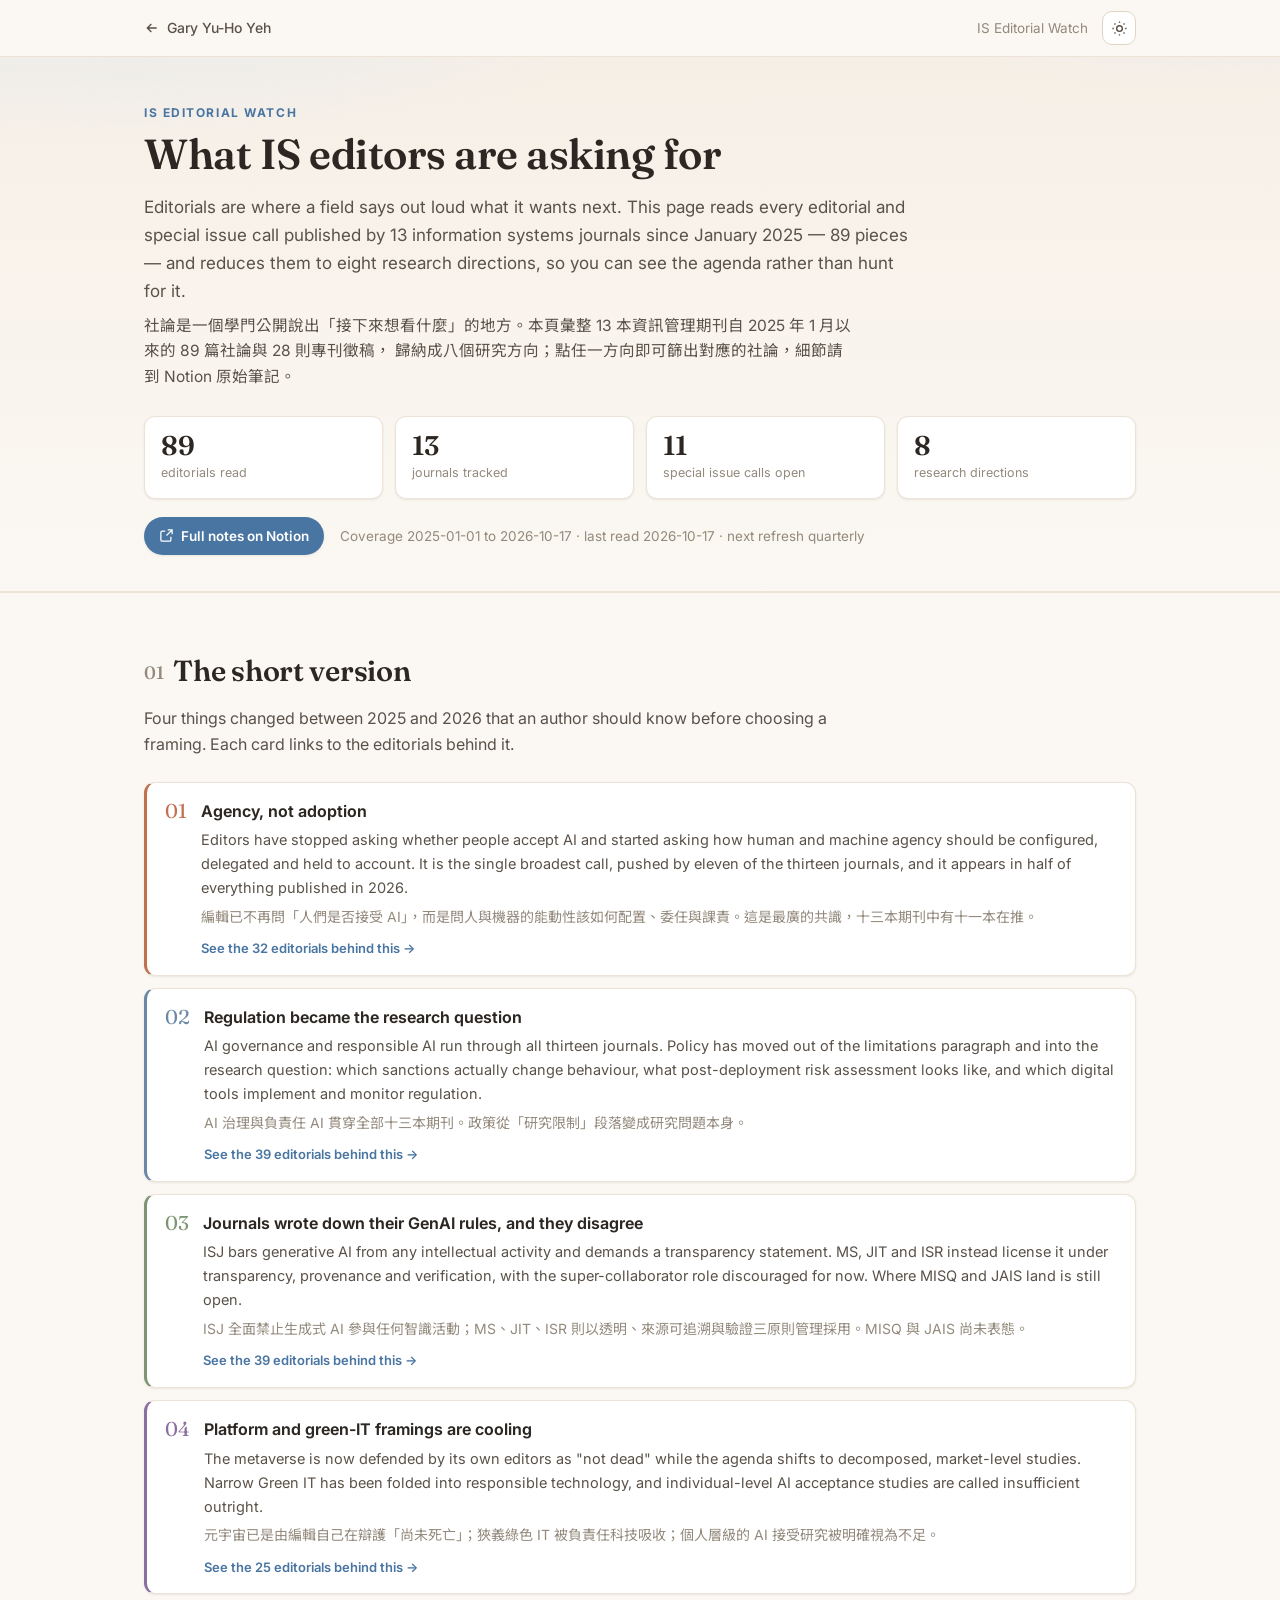
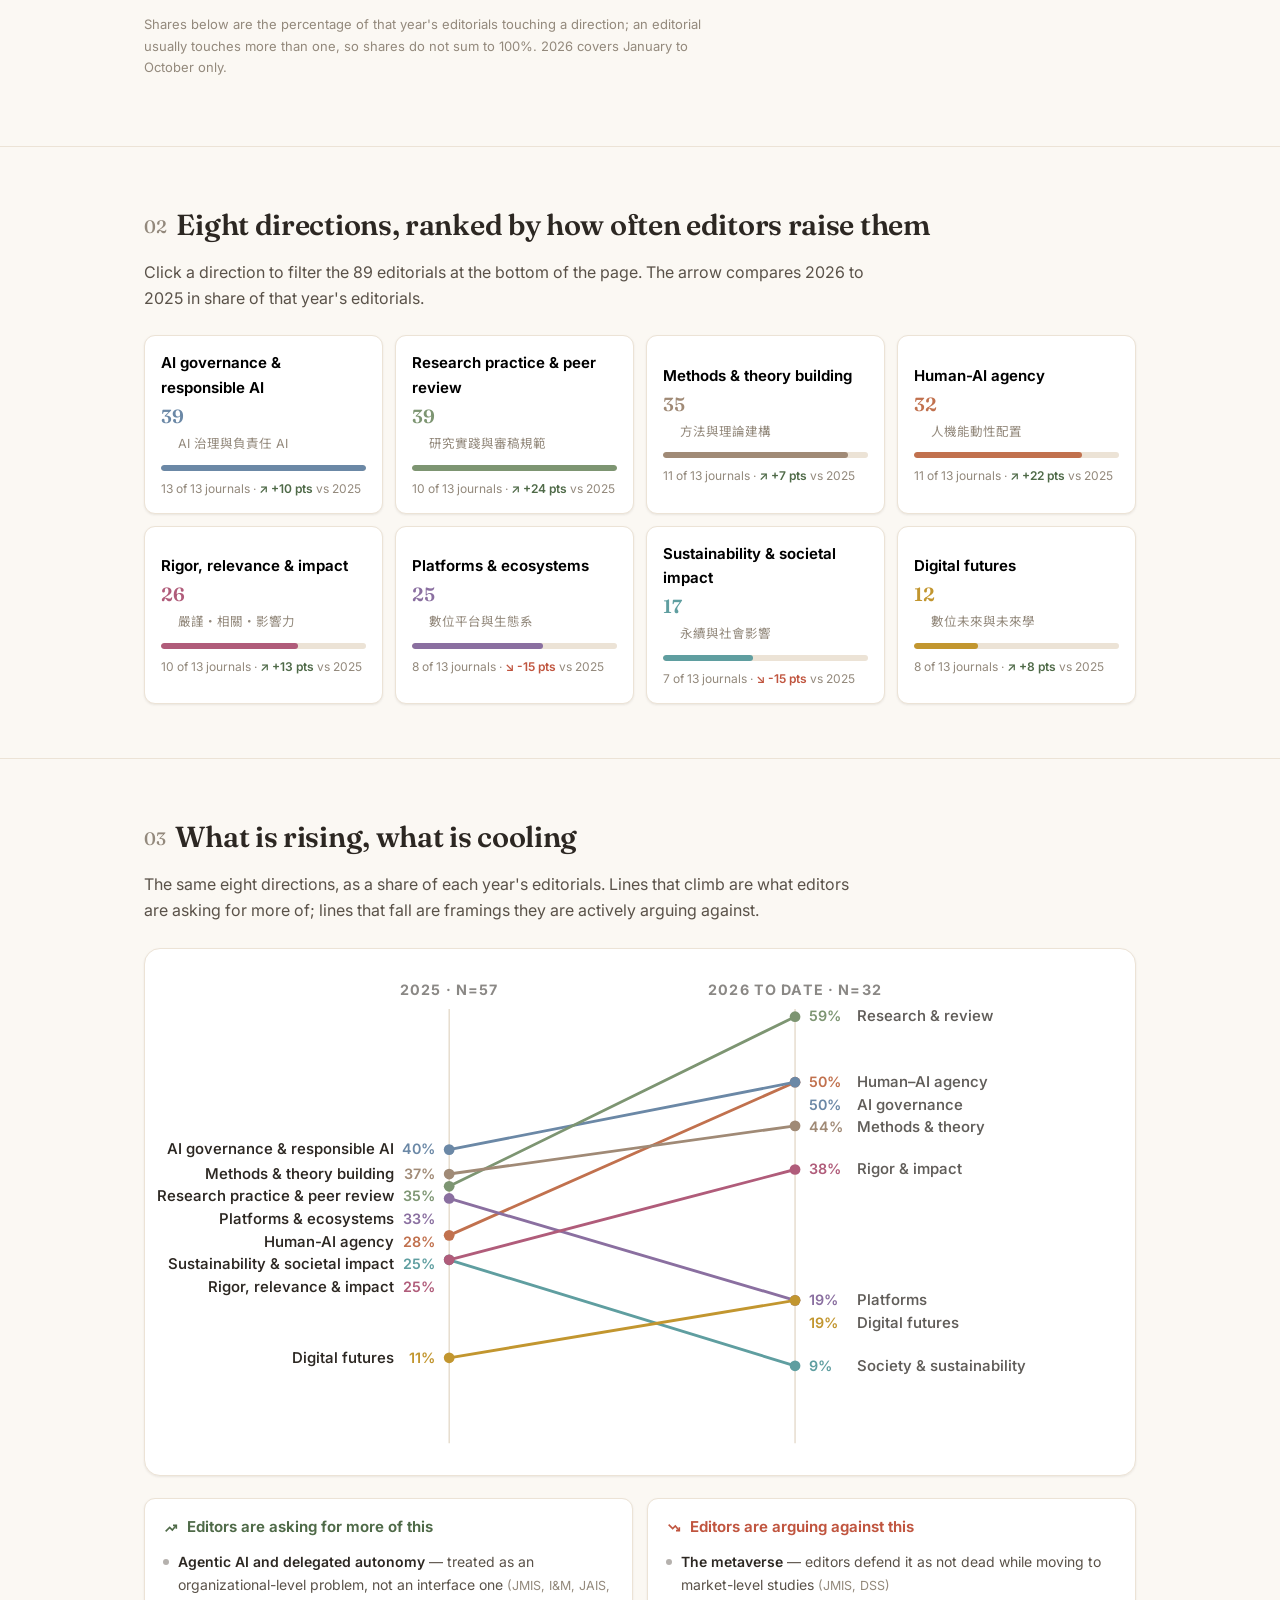
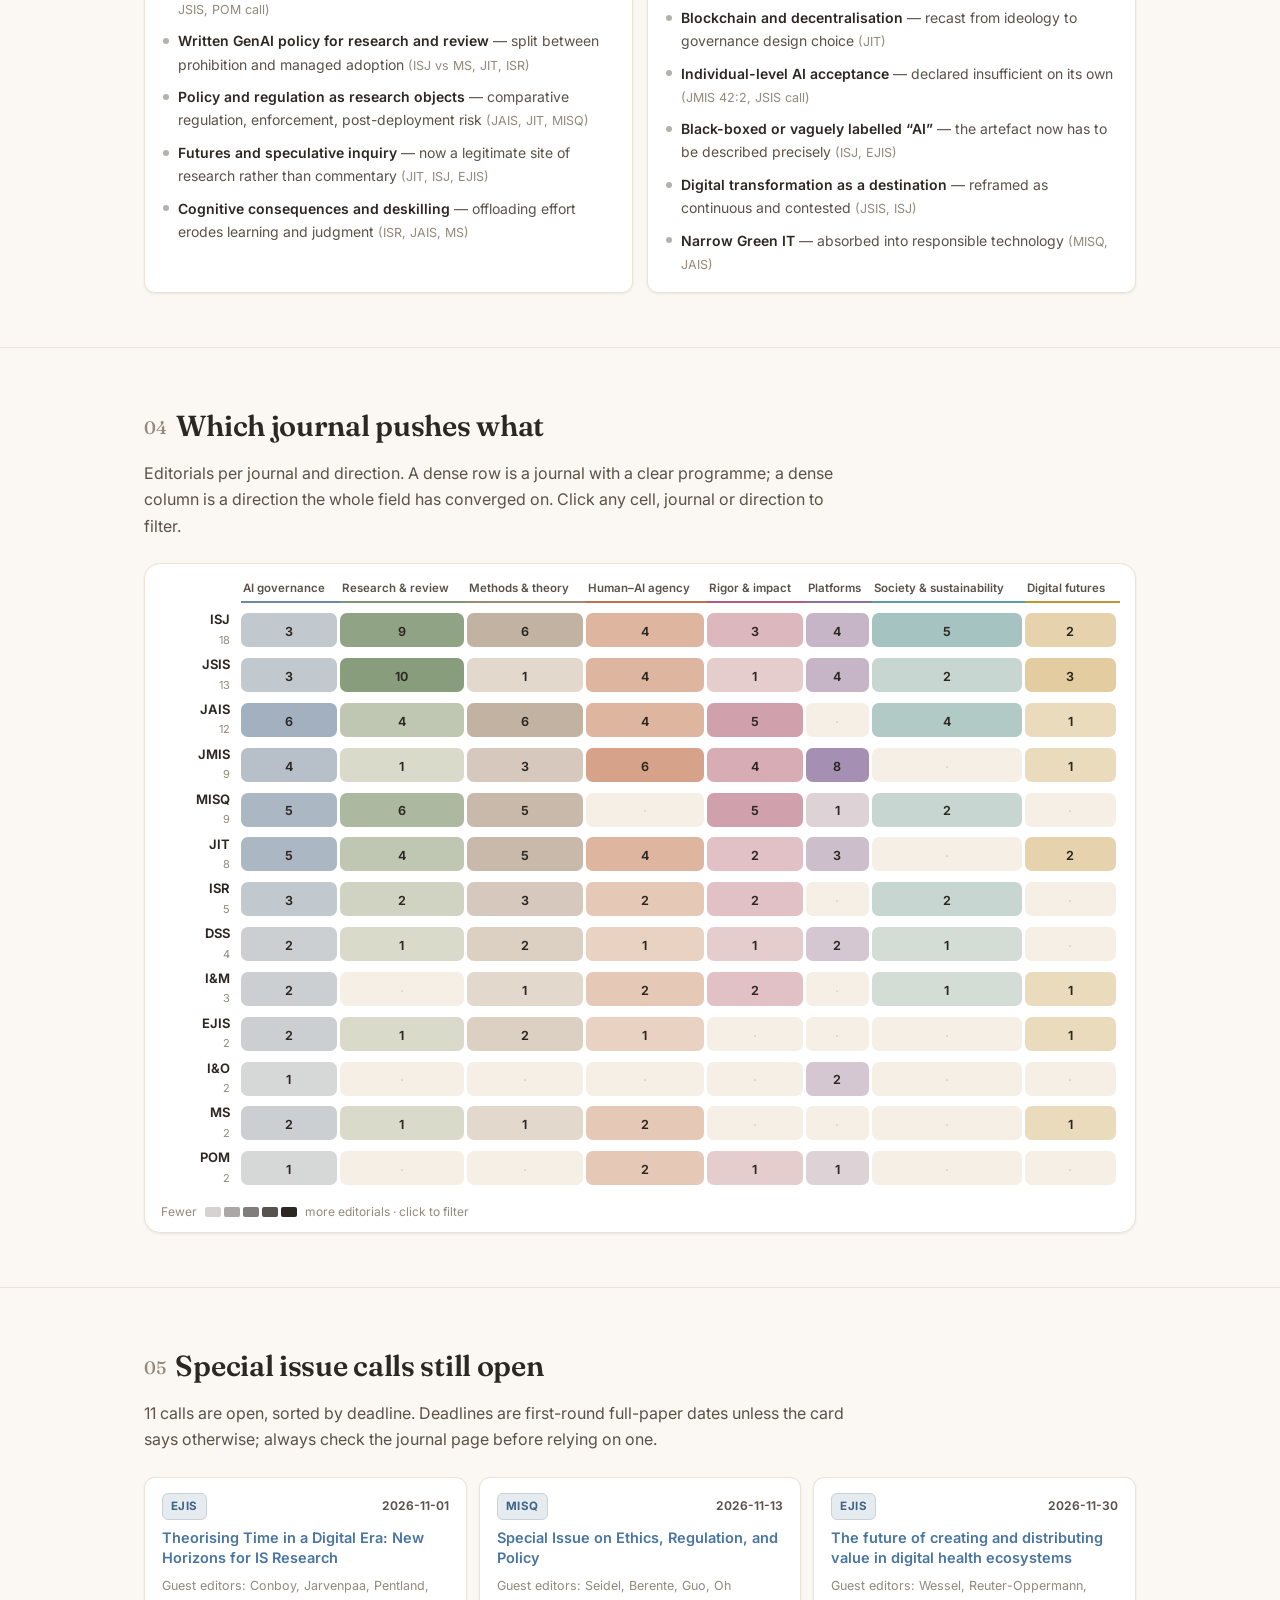
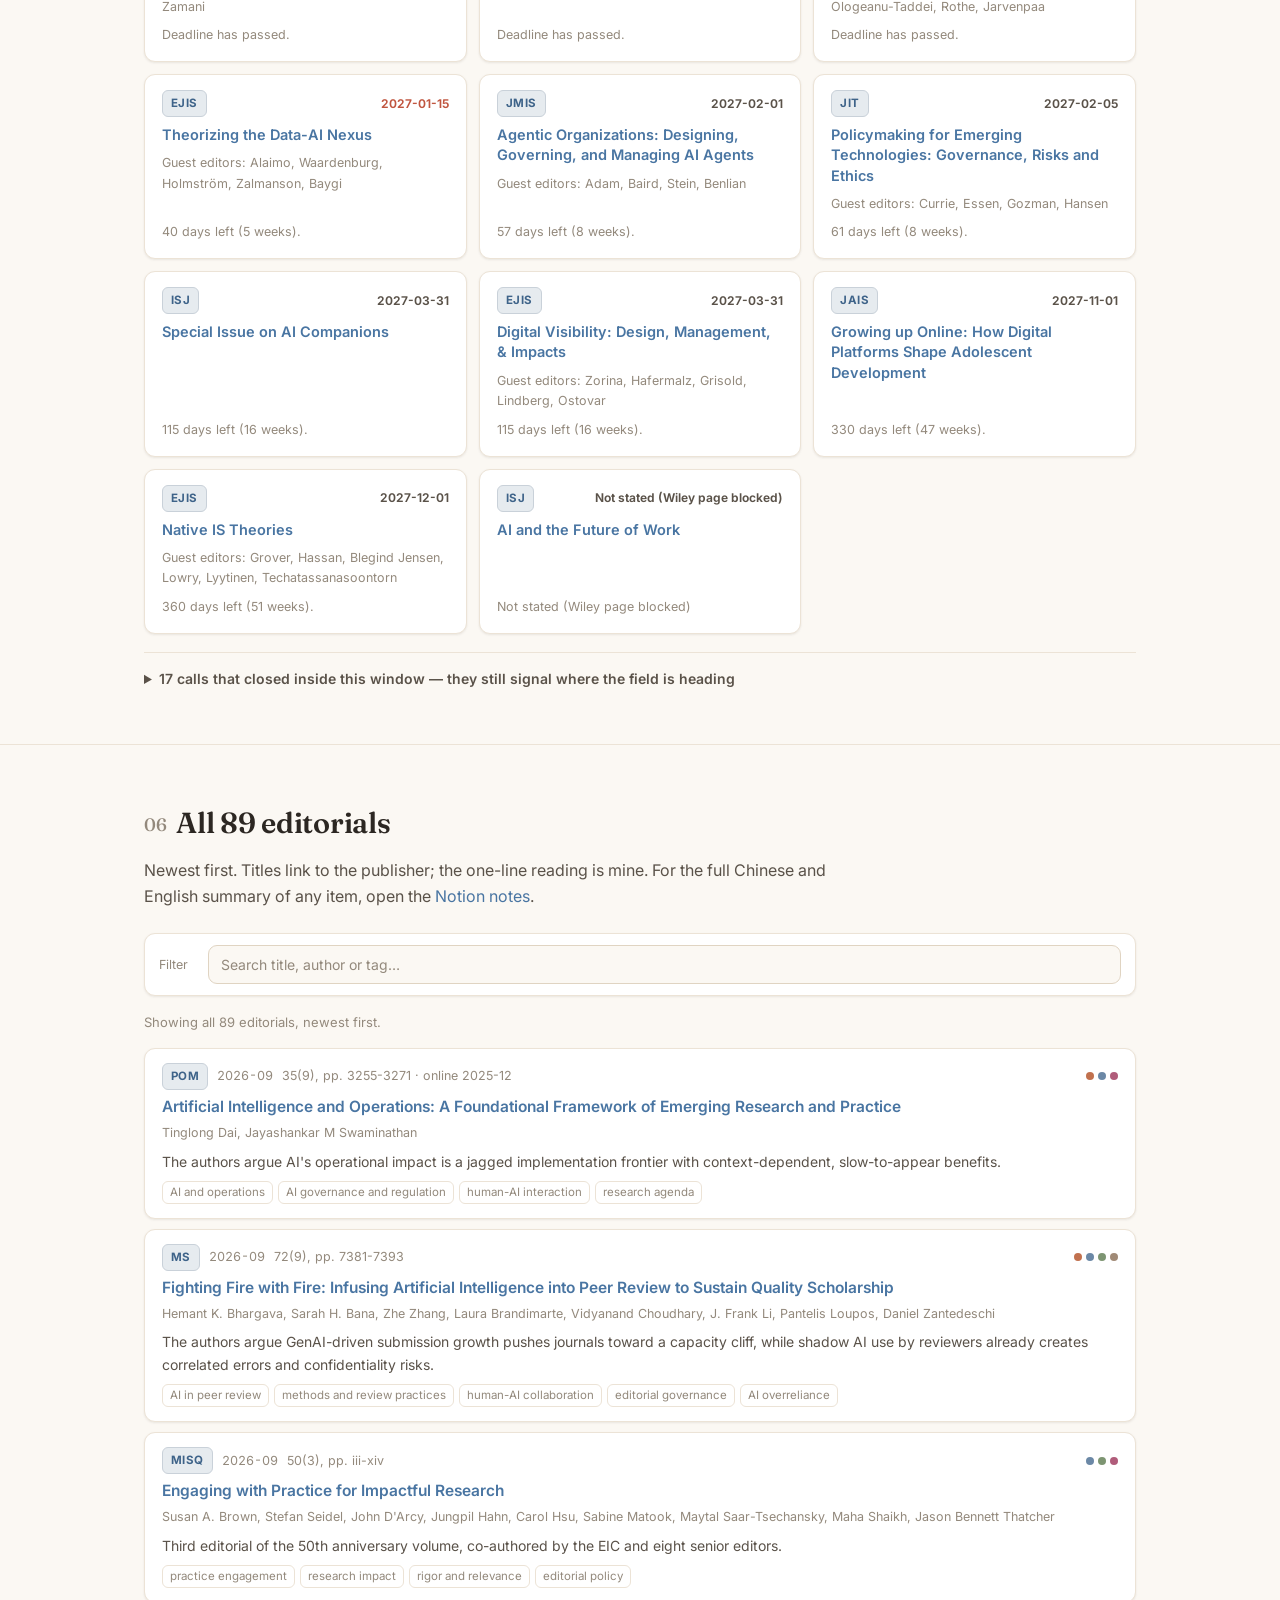
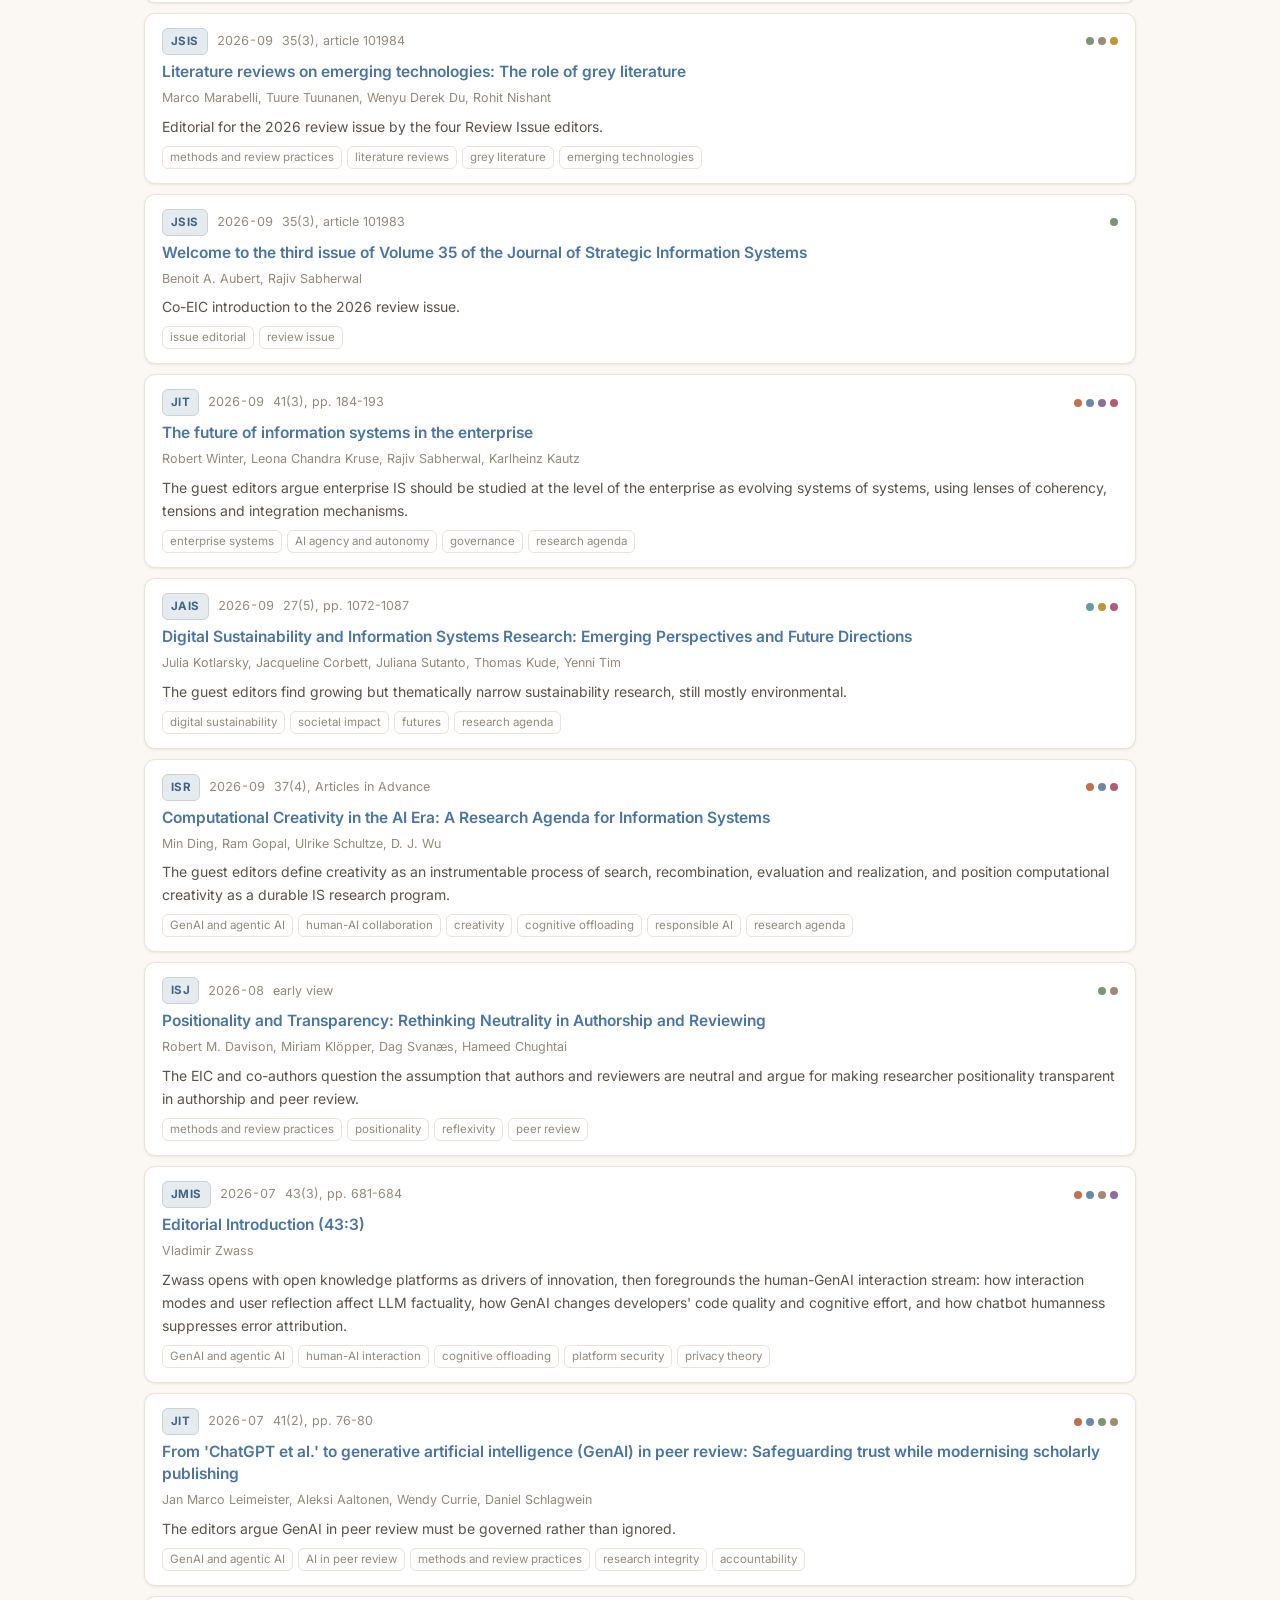
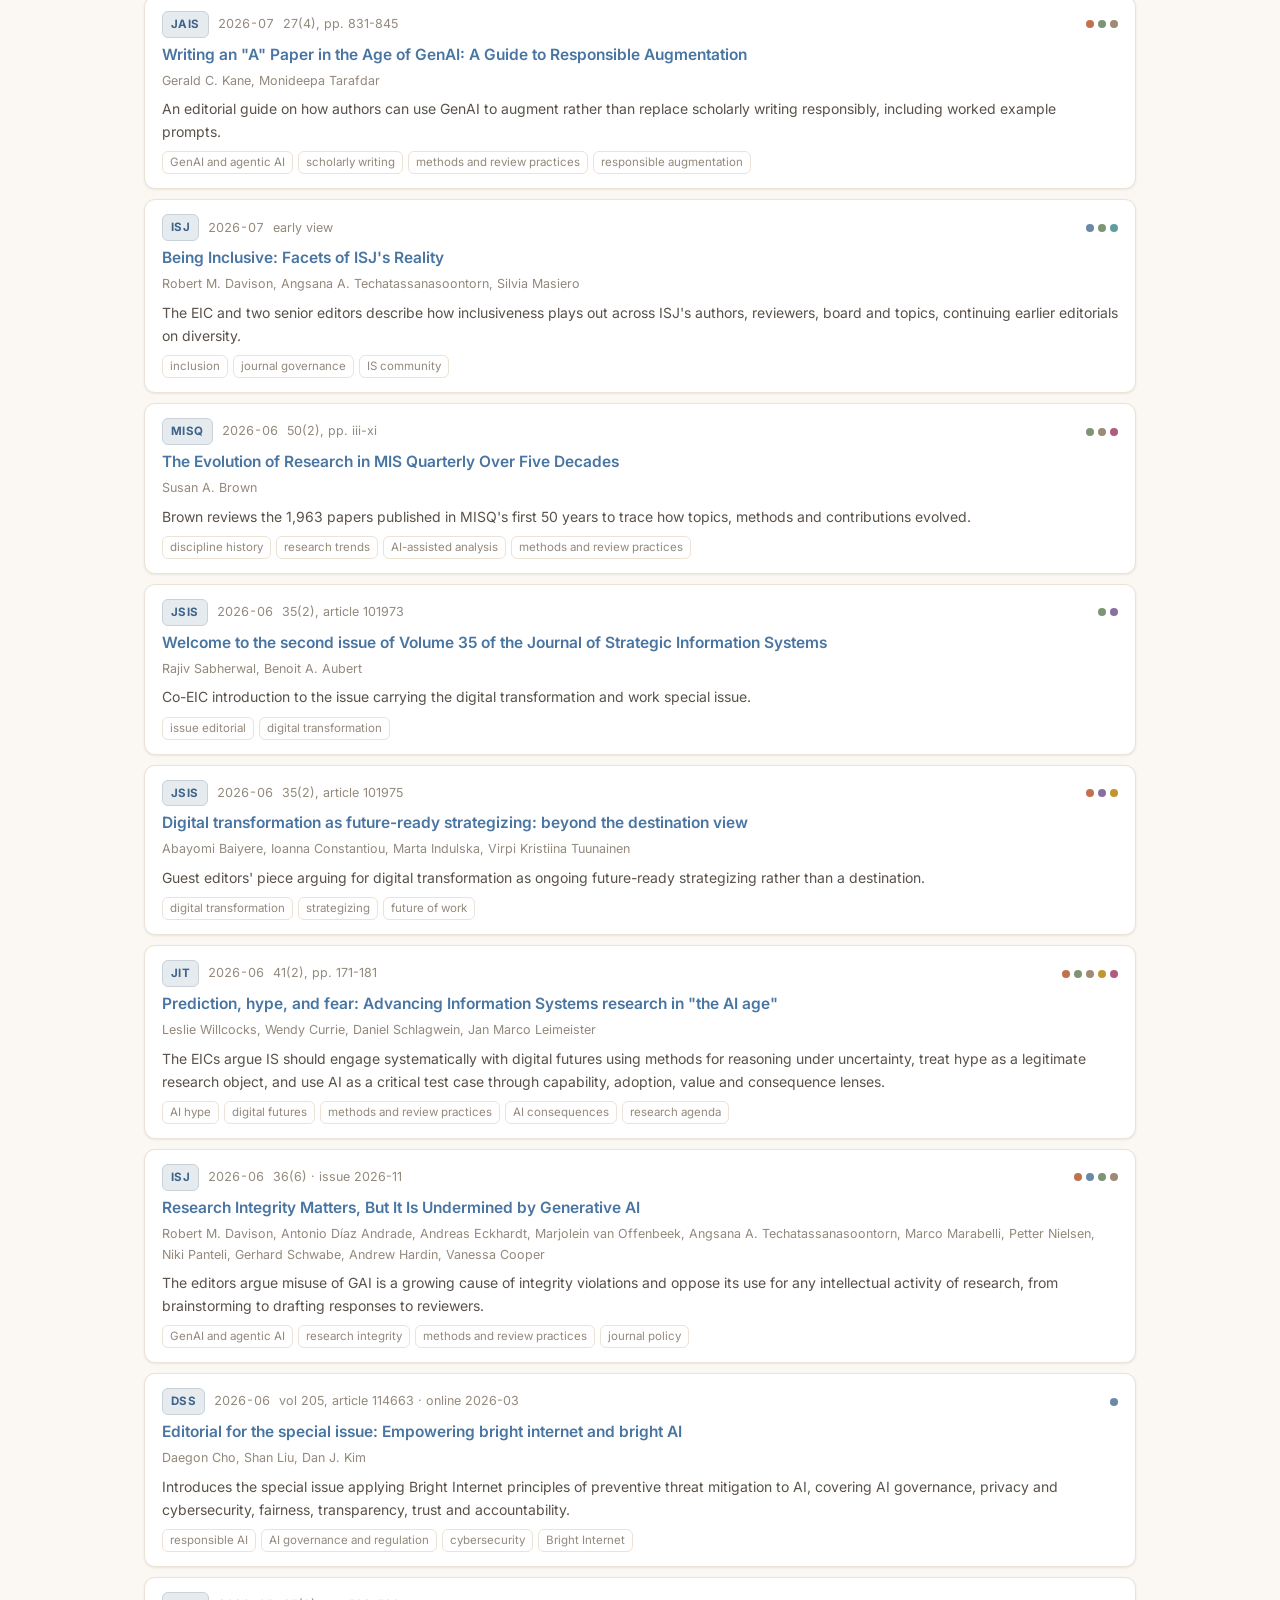
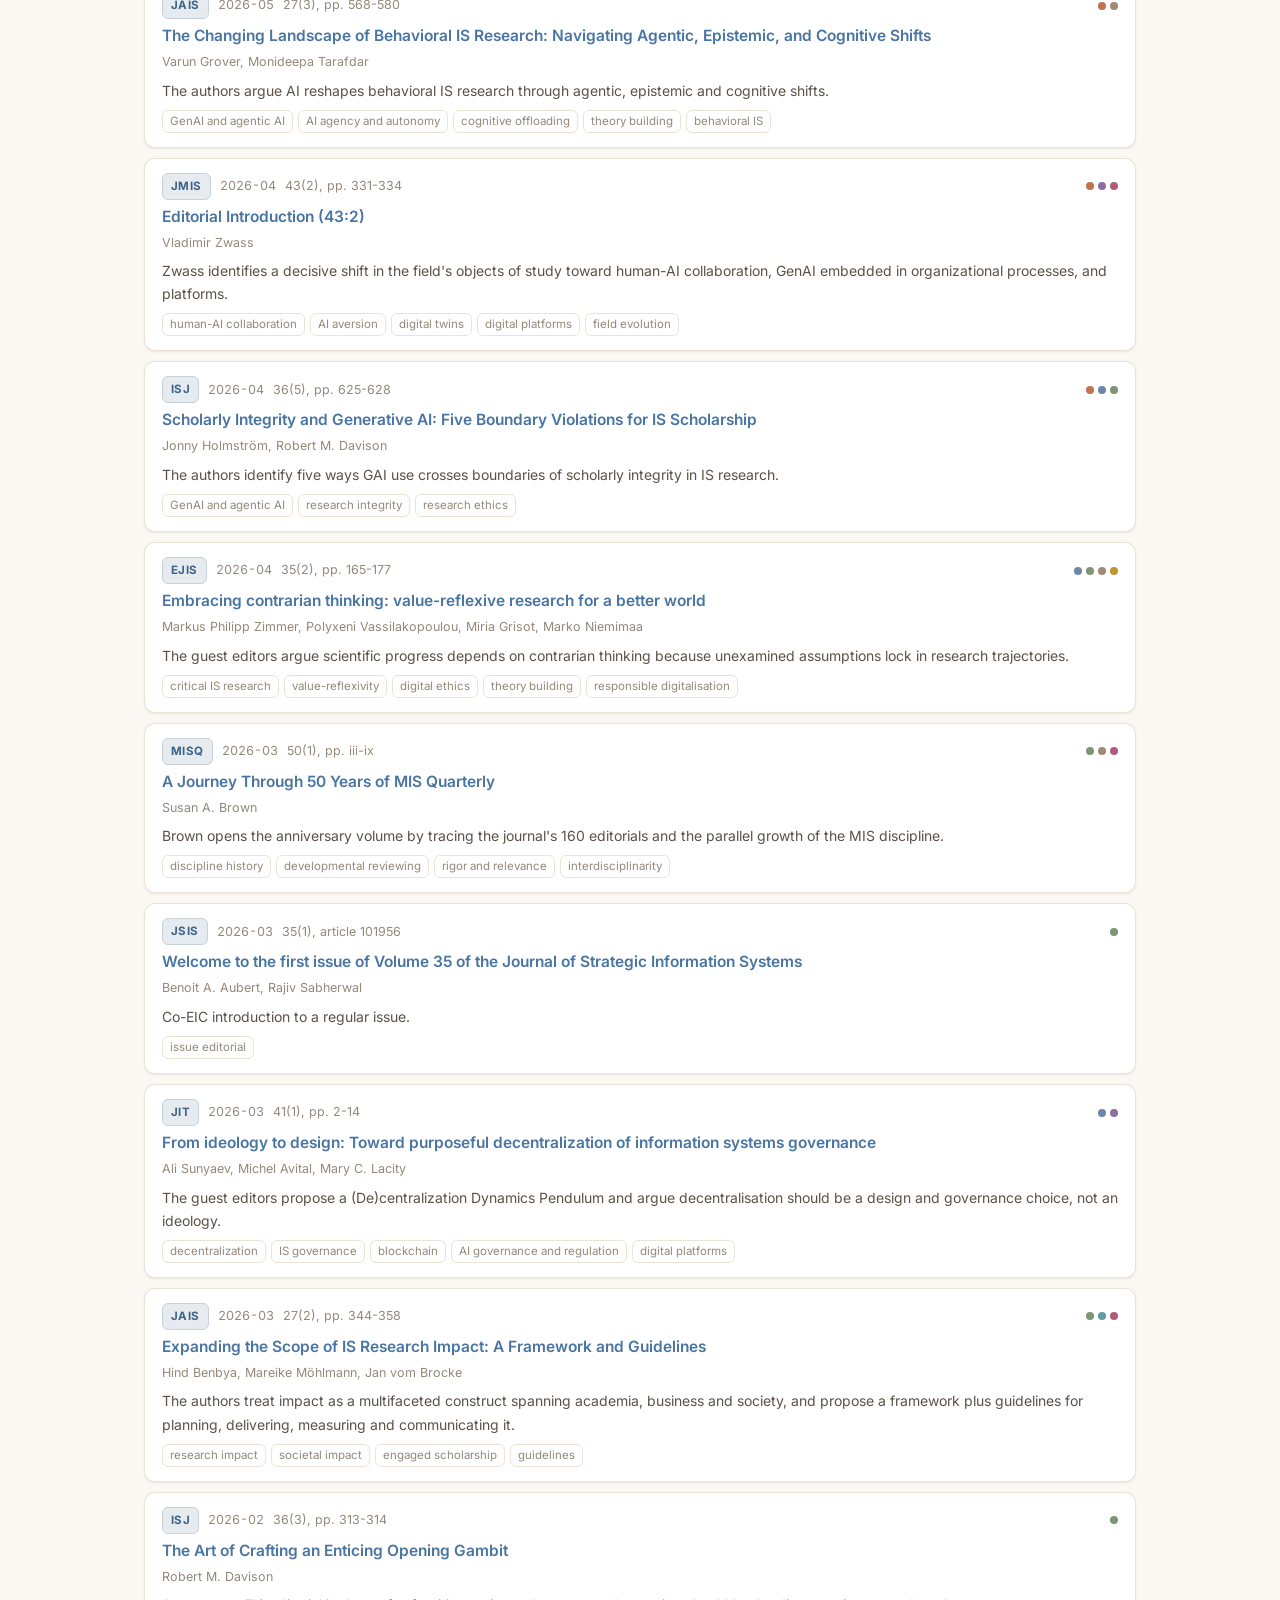
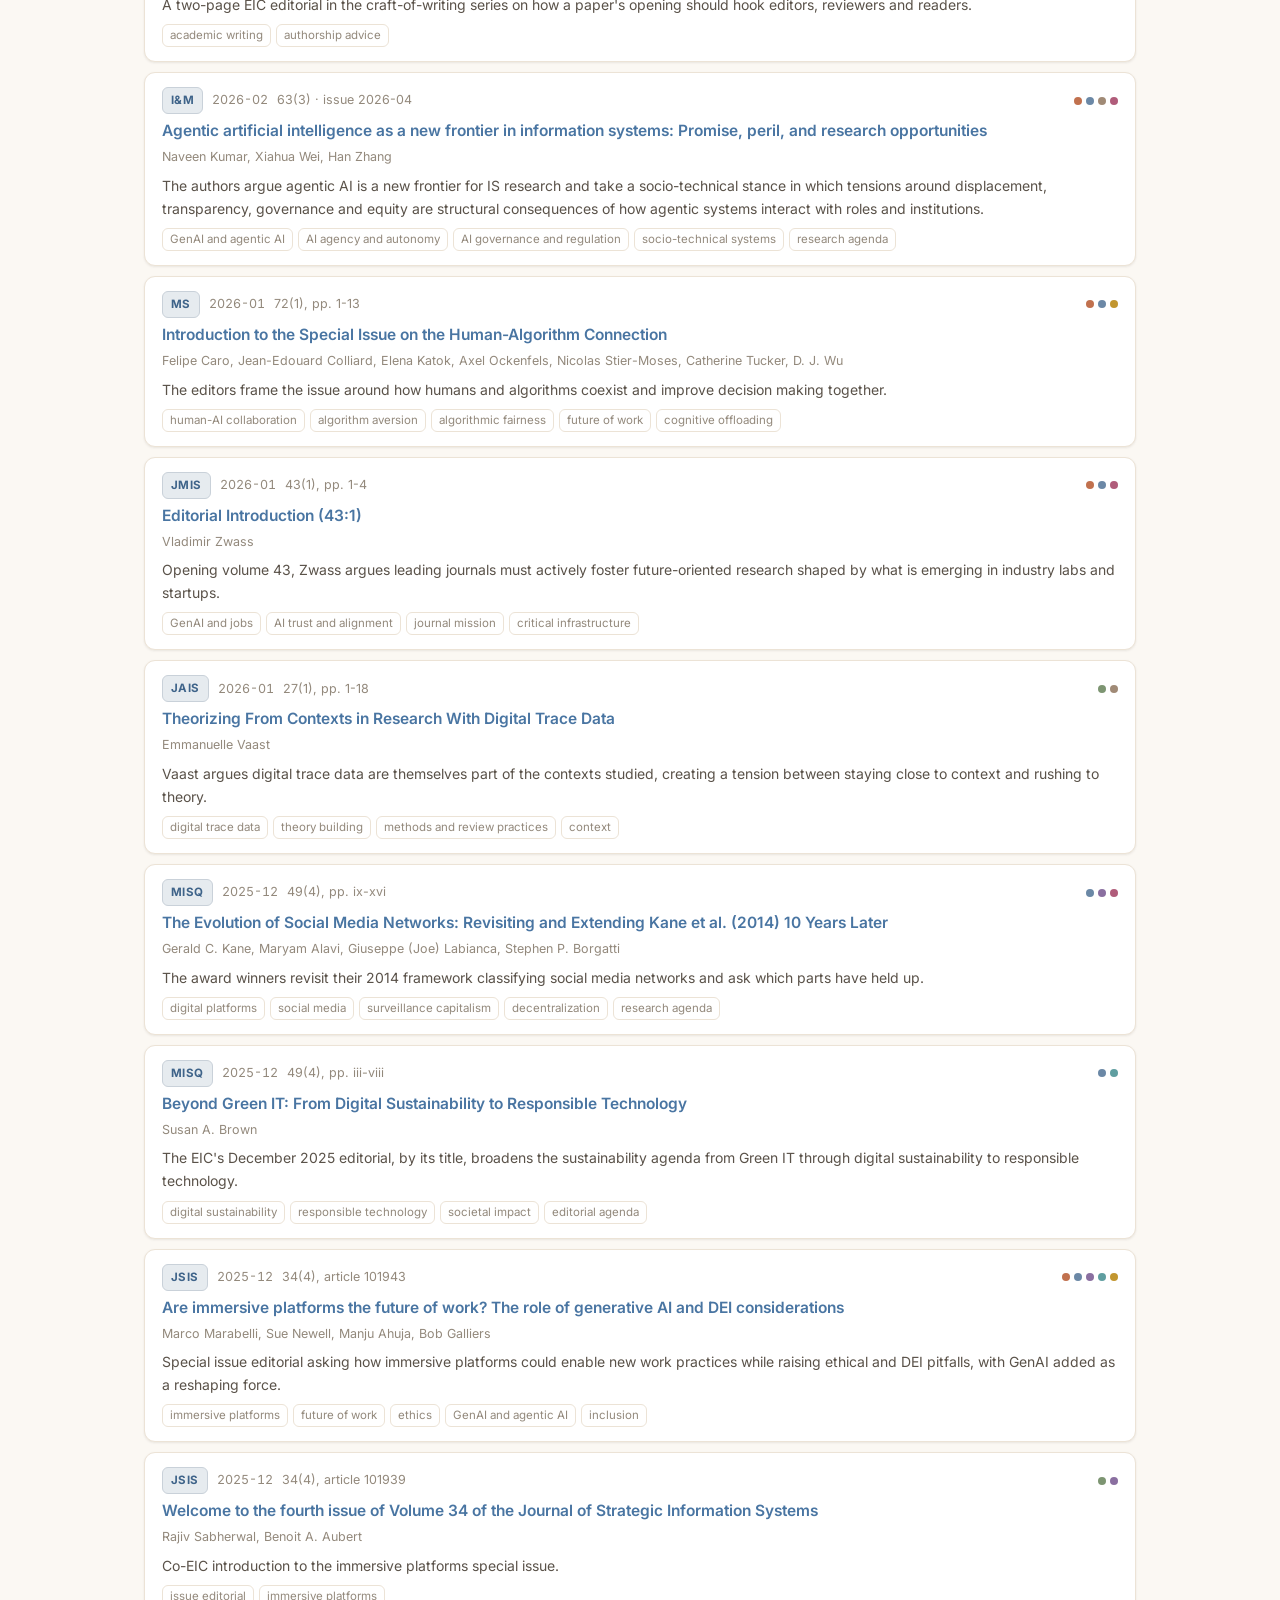
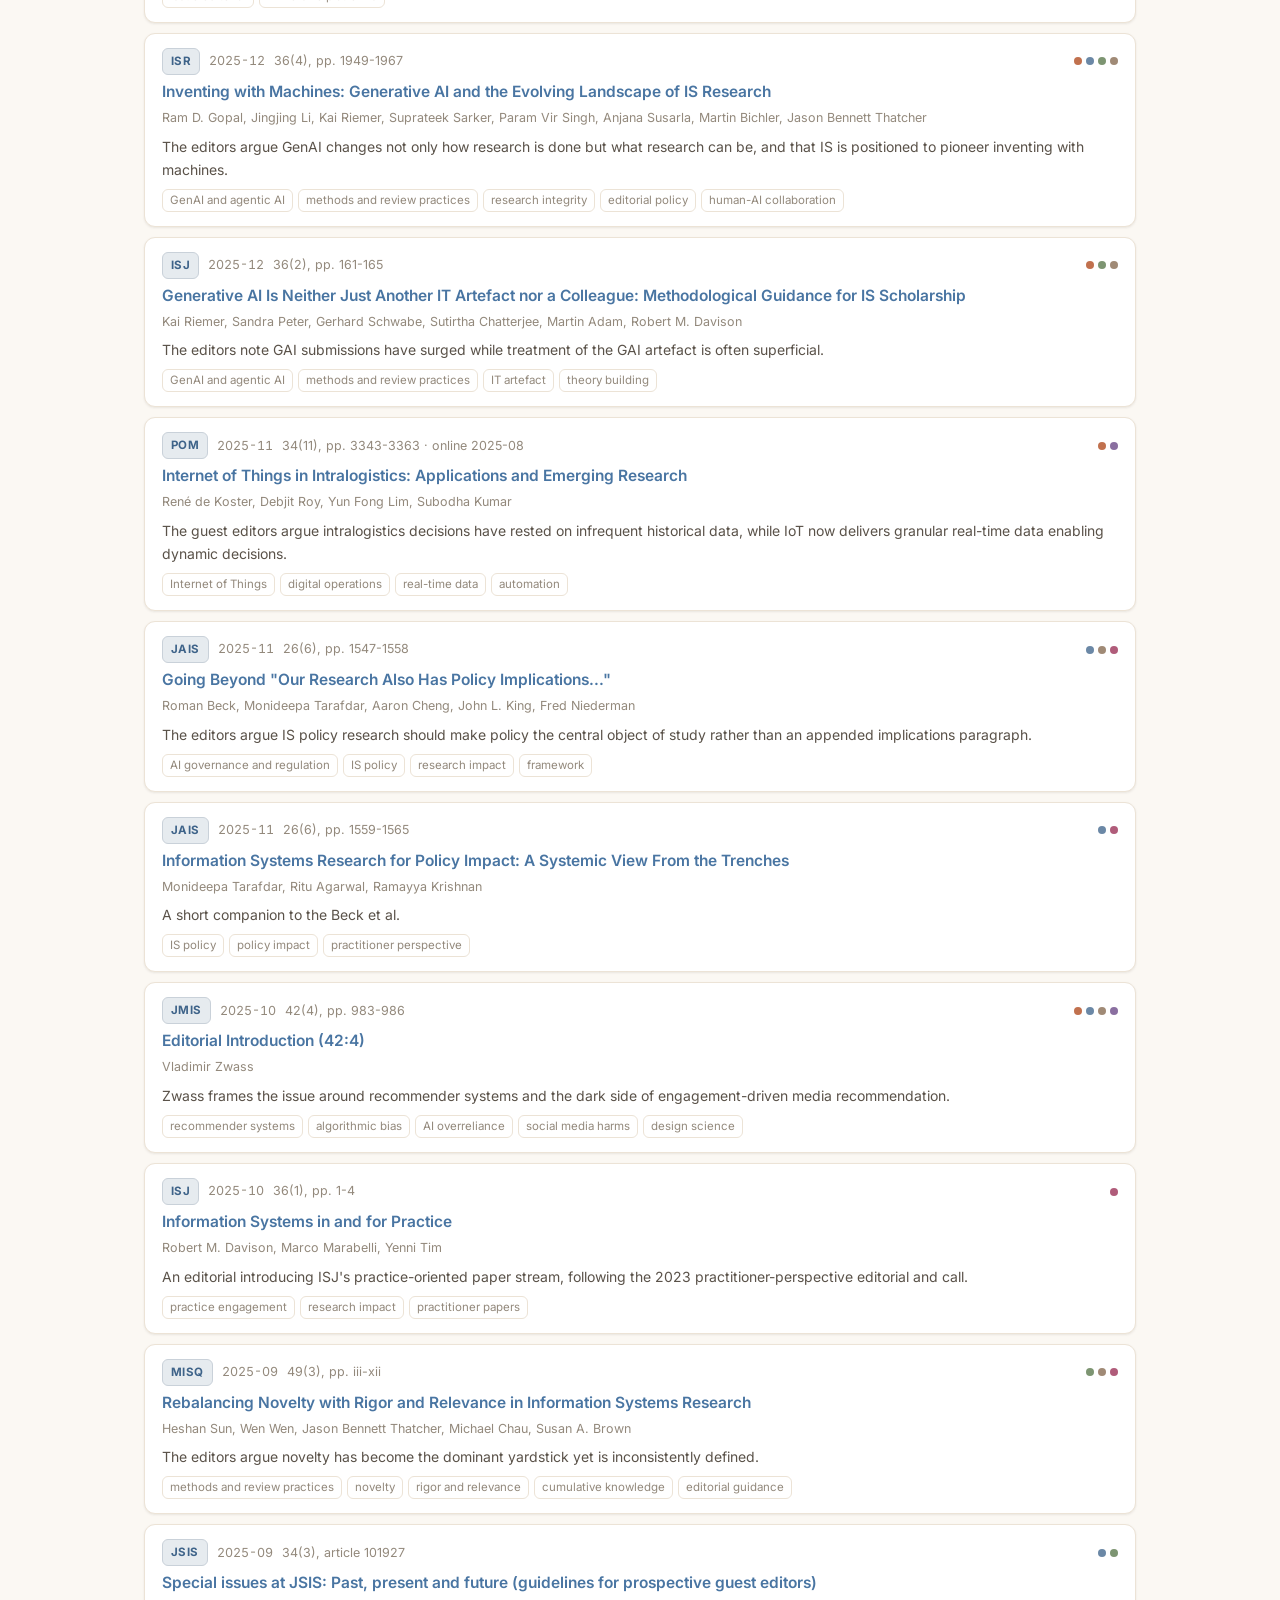
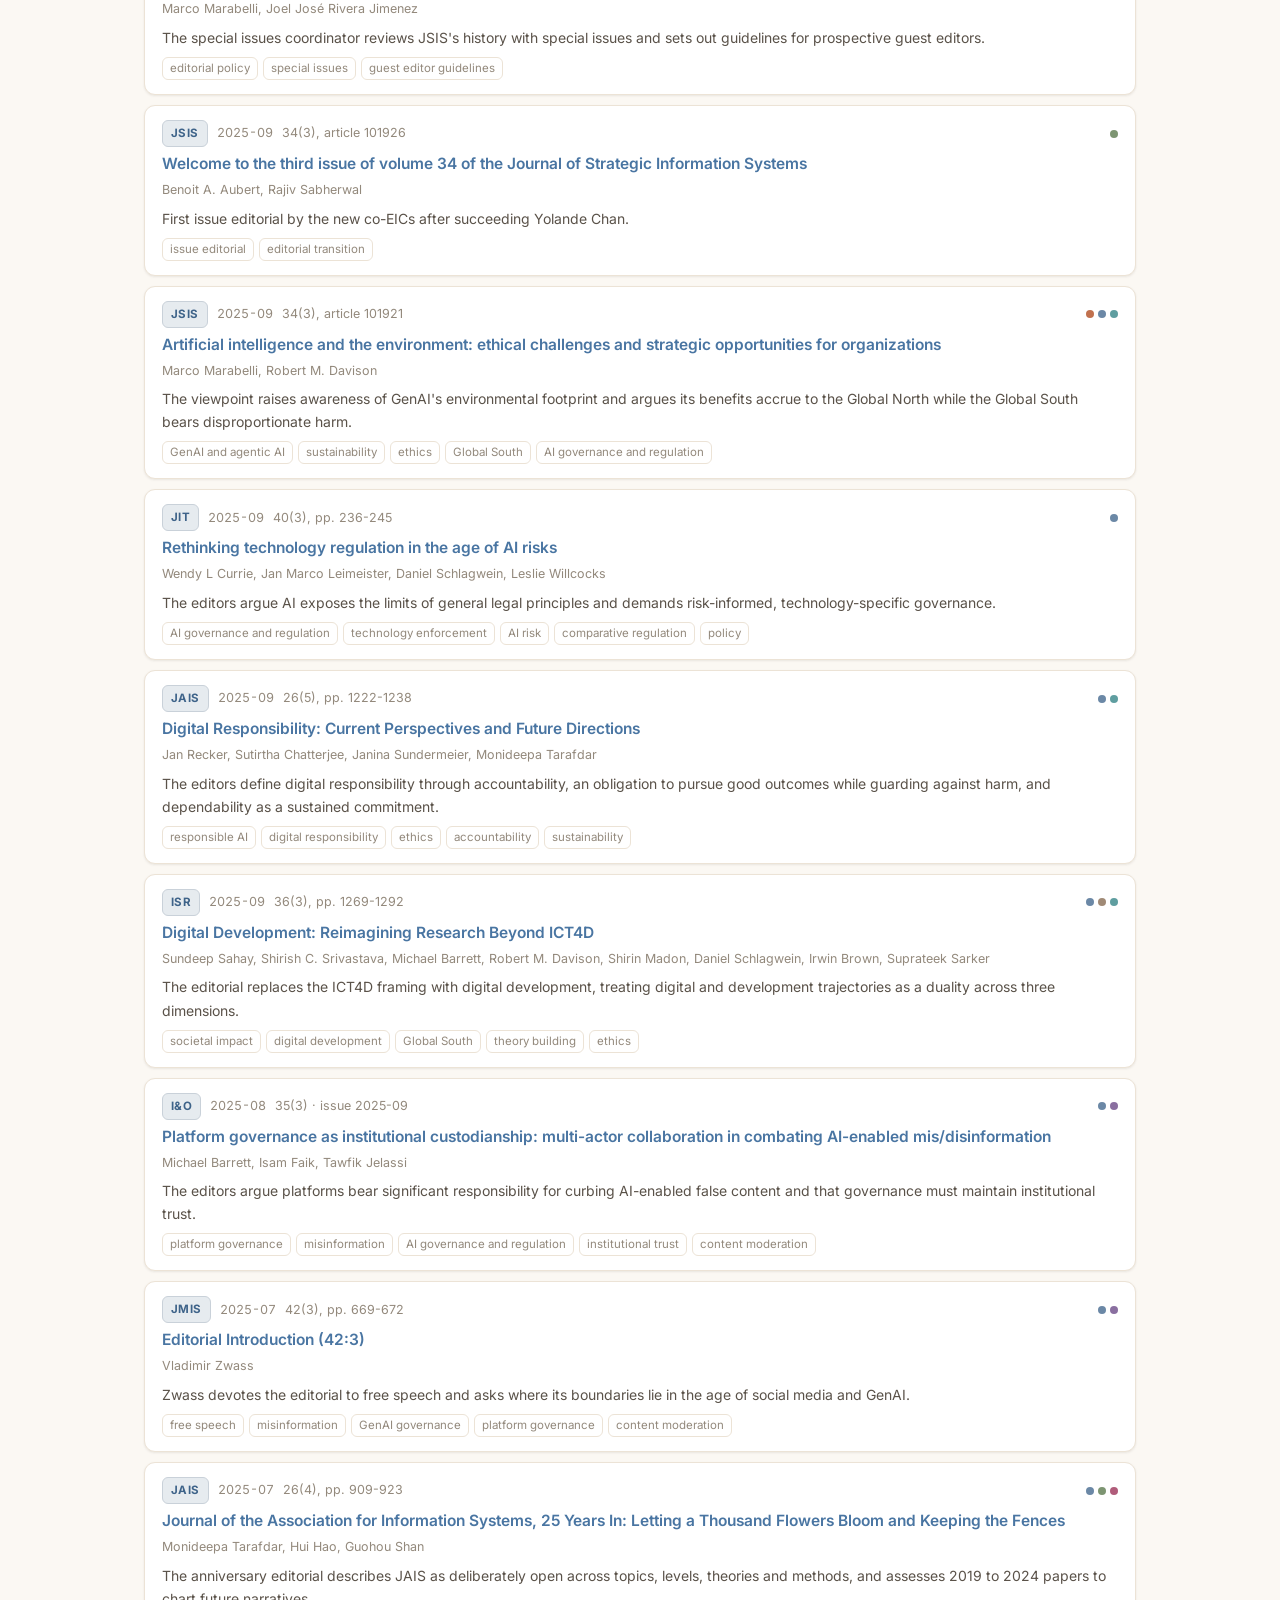
==== editorial-watch/index.html @ 1ed6191e "Add IS Editorial Watch, a quarterly reading of the field's editorials Eighty-nine editorials and twe" ====
<!DOCTYPE html>
<html lang="en">
<head>
<script>(function(){var d=document.documentElement;d.classList.add('js');try{var t=localStorage.getItem('theme');if(t)d.setAttribute('data-theme',t);}catch(e){}var m=new Date().getMonth(),x=(location.search.match(/[?&]season=(winter|spring|summer|autumn)/)||[])[1];d.setAttribute('data-season',x||(m===11||m<2?'winter':m<5?'spring':m<8?'summer':'autumn'));})();</script>
<meta charset="UTF-8" />
<meta name="viewport" content="width=device-width, initial-scale=1.0" />
<meta name="color-scheme" content="light dark" />

<title>IS Editorial Watch — What Information Systems Editors Are Asking For</title>
<meta name="description" content="A quarterly reading of 89 editorials and 28 special issue calls from 13 information systems journals (2025-01-01 to 2026-10-17). Eight research directions, which journal pushes which, what is rising and what is cooling. Maintained by Gary Yu-Ho Yeh (葉欲禾)." />
<meta name="author" content="Gary Yu-Ho Yeh" />
<meta name="keywords" content="IS editorials, information systems research agenda, MIS Quarterly editorial, ISR editorial, JMIS, ISJ, JAIS, JIT, JSIS, EJIS, special issue calls for papers, agentic AI, AI governance, GenAI policy, research trends" />
<link rel="canonical" href="https://gary2686.github.io/editorial-watch/" />
<meta name="robots" content="index, follow, max-snippet:-1, max-image-preview:large" />

<meta property="og:type" content="article" />
<meta property="og:title" content="IS Editorial Watch — What Information Systems Editors Are Asking For" />
<meta property="og:description" content="89 editorials and 28 calls for papers across 13 IS journals, read for research direction. Updated quarterly." />
<meta property="og:url" content="https://gary2686.github.io/editorial-watch/" />
<meta property="og:locale" content="en_US" />
<meta name="twitter:card" content="summary" />
<meta name="twitter:title" content="IS Editorial Watch" />
<meta name="twitter:description" content="What IS journal editors are asking for, read quarterly across 13 journals." />

<link rel="preconnect" href="https://fonts.googleapis.com" />
<link rel="preconnect" href="https://fonts.gstatic.com" crossorigin />
<link href="https://fonts.googleapis.com/css2?family=Fraunces:opsz,wght@9..144,400;9..144,500;9..144,600;9..144,700&family=Inter:wght@400;450;500;600;700&family=Noto+Sans+TC:wght@400;500;700&family=Noto+Serif+TC:wght@500;600&display=swap" rel="stylesheet" />

<script type="application/ld+json">
{
  "@context": "https://schema.org",
  "@graph": [
    {
      "@type": "CollectionPage",
      "@id": "https://gary2686.github.io/editorial-watch/#webpage",
      "url": "https://gary2686.github.io/editorial-watch/",
      "name": "IS Editorial Watch — What Information Systems Editors Are Asking For",
      "description": "A quarterly reading of 89 editorials and 28 special issue calls from 13 information systems journals, reduced to 8 research directions.",
      "inLanguage": [
        "en",
        "zh-Hant"
      ],
      "dateModified": "2026-10-17",
      "isPartOf": {
        "@id": "https://gary2686.github.io/#website"
      },
      "author": {
        "@id": "https://gary2686.github.io/#person"
      },
      "about": [
        {
          "@type": "Thing",
          "name": "AI governance & responsible AI"
        },
        {
          "@type": "Thing",
          "name": "Research practice & peer review"
        },
        {
          "@type": "Thing",
          "name": "Methods & theory building"
        },
        {
          "@type": "Thing",
          "name": "Human-AI agency"
        },
        {
          "@type": "Thing",
          "name": "Rigor, relevance & impact"
        },
        {
          "@type": "Thing",
          "name": "Platforms & ecosystems"
        },
        {
          "@type": "Thing",
          "name": "Sustainability & societal impact"
        },
        {
          "@type": "Thing",
          "name": "Digital futures"
        }
      ],
      "mainEntity": {
        "@id": "https://gary2686.github.io/editorial-watch/#directions"
      }
    },
    {
      "@type": "ItemList",
      "@id": "https://gary2686.github.io/editorial-watch/#directions",
      "name": "Research directions IS editors are asking for",
      "numberOfItems": 8,
      "itemListOrder": "https://schema.org/ItemListOrderDescending",
      "itemListElement": [
        {
          "@type": "ListItem",
          "position": 1,
          "item": {
            "@type": "DefinedTerm",
            "name": "AI governance & responsible AI",
            "alternateName": "AI 治理與負責任 AI",
            "description": "Raised in 39 of 89 editorials across 13 journals; 50% of 2026 editorials versus 40% of 2025.",
            "inDefinedTermSet": {
              "@type": "DefinedTermSet",
              "name": "IS Editorial Watch directions"
            }
          }
        },
        {
          "@type": "ListItem",
          "position": 2,
          "item": {
            "@type": "DefinedTerm",
            "name": "Research practice & peer review",
            "alternateName": "研究實踐與審稿規範",
            "description": "Raised in 39 of 89 editorials across 10 journals; 59% of 2026 editorials versus 35% of 2025.",
            "inDefinedTermSet": {
              "@type": "DefinedTermSet",
              "name": "IS Editorial Watch directions"
            }
          }
        },
        {
          "@type": "ListItem",
          "position": 3,
          "item": {
            "@type": "DefinedTerm",
            "name": "Methods & theory building",
            "alternateName": "方法與理論建構",
            "description": "Raised in 35 of 89 editorials across 11 journals; 44% of 2026 editorials versus 37% of 2025.",
            "inDefinedTermSet": {
              "@type": "DefinedTermSet",
              "name": "IS Editorial Watch directions"
            }
          }
        },
        {
          "@type": "ListItem",
          "position": 4,
          "item": {
            "@type": "DefinedTerm",
            "name": "Human-AI agency",
            "alternateName": "人機能動性配置",
            "description": "Raised in 32 of 89 editorials across 11 journals; 50% of 2026 editorials versus 28% of 2025.",
            "inDefinedTermSet": {
              "@type": "DefinedTermSet",
              "name": "IS Editorial Watch directions"
            }
          }
        },
        {
          "@type": "ListItem",
          "position": 5,
          "item": {
            "@type": "DefinedTerm",
            "name": "Rigor, relevance & impact",
            "alternateName": "嚴謹・相關・影響力",
            "description": "Raised in 26 of 89 editorials across 10 journals; 38% of 2026 editorials versus 25% of 2025.",
            "inDefinedTermSet": {
              "@type": "DefinedTermSet",
              "name": "IS Editorial Watch directions"
            }
          }
        },
        {
          "@type": "ListItem",
          "position": 6,
          "item": {
            "@type": "DefinedTerm",
            "name": "Platforms & ecosystems",
            "alternateName": "數位平台與生態系",
            "description": "Raised in 25 of 89 editorials across 8 journals; 19% of 2026 editorials versus 33% of 2025.",
            "inDefinedTermSet": {
              "@type": "DefinedTermSet",
              "name": "IS Editorial Watch directions"
            }
          }
        },
        {
          "@type": "ListItem",
          "position": 7,
          "item": {
            "@type": "DefinedTerm",
            "name": "Sustainability & societal impact",
            "alternateName": "永續與社會影響",
            "description": "Raised in 17 of 89 editorials across 7 journals; 9% of 2026 editorials versus 25% of 2025.",
            "inDefinedTermSet": {
              "@type": "DefinedTermSet",
              "name": "IS Editorial Watch directions"
            }
          }
        },
        {
          "@type": "ListItem",
          "position": 8,
          "item": {
            "@type": "DefinedTerm",
            "name": "Digital futures",
            "alternateName": "數位未來與未來學",
            "description": "Raised in 12 of 89 editorials across 8 journals; 19% of 2026 editorials versus 11% of 2025.",
            "inDefinedTermSet": {
              "@type": "DefinedTermSet",
              "name": "IS Editorial Watch directions"
            }
          }
        }
      ]
    },
    {
      "@type": "Dataset",
      "@id": "https://gary2686.github.io/editorial-watch/#dataset",
      "name": "IS Editorial Watch",
      "description": "Editorials and special issue calls for papers from 13 information systems journals, each coded with research direction tags.",
      "url": "https://gary2686.github.io/editorial-watch/",
      "temporalCoverage": "2025-01-01/2026-10-17",
      "dateModified": "2026-10-17",
      "creator": {
        "@id": "https://gary2686.github.io/#person"
      },
      "license": "https://creativecommons.org/licenses/by/4.0/",
      "isAccessibleForFree": true,
      "variableMeasured": [
        "AI governance & responsible AI",
        "Research practice & peer review",
        "Methods & theory building",
        "Human-AI agency",
        "Rigor, relevance & impact",
        "Platforms & ecosystems",
        "Sustainability & societal impact",
        "Digital futures"
      ],
      "distribution": {
        "@type": "DataDownload",
        "encodingFormat": "application/json",
        "contentUrl": "https://gary2686.github.io/data/editorial-watch.json"
      }
    }
  ]
}
</script>

<style>
/* ===================================================================
   IS Editorial Watch — page styles.
   Tokens are copied from index.html on purpose: the two pages are
   independent files, and the look has to match byte for byte.
   =================================================================== */
:root {
  --bg: #fbf8f3;
  --bg-tint: #f6efe6;
  --surface: #ffffff;
  --ink: #2c2722;
  --ink-soft: #5a5249;
  --muted: #93897c;
  --line: #ece3d6;
  --line-strong: #e0d4c2;

  --clay: #c1714e;  --clay-soft: #f3e3da;
  --sage: #7d9572;  --sage-soft: #e7eee2;
  --gold: #c2962f;  --gold-soft: #f4ead0;
  --blue: #6b88a6;  --blue-soft: #e3eaf1;

  --shadow-sm: 0 1px 2px rgba(60,45,30,.04), 0 1px 3px rgba(60,45,30,.05);
  --shadow-md: 0 4px 14px rgba(60,45,30,.06), 0 2px 6px rgba(60,45,30,.04);
  --shadow-lg: 0 12px 32px rgba(60,45,30,.09), 0 4px 10px rgba(60,45,30,.05);
  --radius: 16px;
  --radius-sm: 11px;
  --maxw: 1040px;
  --nav-h: 56px;

  --on-accent: #ffffff;
  --nav-bg: rgba(251, 248, 243, .88);
  --row-hover: #fffdfa;
  --ok: #4f6a48;
  --bad: #c0553f;
  --chip-line: #e8cdbd;
  --chip-fg: #8e4a2c;
  --link-hover: #a4582f;
  --clay-hover: #ac6244;

  /* Eight direction colours. Fixed all year: a category is not a mood,
     so these never follow the season the way --clay does. */
  --t-agency:     #c1714e;
  --t-governance: #6b88a6;
  --t-research:   #7d9572;
  --t-methods:    #a08a76;
  --t-platforms:  #8a6fa0;
  --t-society:    #5f9ea0;
  --t-futures:    #c2962f;
  --t-impact:     #b05c7a;
}

@media (prefers-color-scheme: dark) {
  :root:not([data-theme="light"]) {
    --bg: #14110e;
    --bg-tint: #1d1915;
    --surface: #1b1713;
    --ink: #f2ece3;
    --ink-soft: #c5b9a9;
    --muted: #978a7a;
    --line: #2c2620;
    --line-strong: #3d342b;

    --clay: #e09468;  --clay-soft: #3b2a1f;
    --sage: #9cb690;  --sage-soft: #26301f;
    --gold: #dcb75c;  --gold-soft: #3a3018;
    --blue: #93b2d2;  --blue-soft: #1f2d3a;

    --shadow-sm: 0 1px 2px rgba(0,0,0,.4), 0 1px 3px rgba(0,0,0,.3);
    --shadow-md: 0 4px 14px rgba(0,0,0,.45), 0 2px 6px rgba(0,0,0,.3);
    --shadow-lg: 0 12px 32px rgba(0,0,0,.55), 0 4px 10px rgba(0,0,0,.35);

    --on-accent: #1b1713;
    --nav-bg: rgba(20, 17, 14, .86);
    --row-hover: #211c17;
    --ok: #9cb690;
    --bad: #e58b73;
    --chip-line: #4d382a;
    --chip-fg: #eab68f;
    --link-hover: #efb288;
    --clay-hover: #eda87f;

    --t-agency:     #e09468;
    --t-governance: #93b2d2;
    --t-research:   #9cb690;
    --t-methods:    #c0a890;
    --t-platforms:  #b79cd0;
    --t-society:    #7fc0c2;
    --t-futures:    #dcb75c;
    --t-impact:     #d78fa6;
  }
}
:root[data-theme="dark"] {
  --bg: #14110e;
  --bg-tint: #1d1915;
  --surface: #1b1713;
  --ink: #f2ece3;
  --ink-soft: #c5b9a9;
  --muted: #978a7a;
  --line: #2c2620;
  --line-strong: #3d342b;

  --clay: #e09468;  --clay-soft: #3b2a1f;
  --sage: #9cb690;  --sage-soft: #26301f;
  --gold: #dcb75c;  --gold-soft: #3a3018;
  --blue: #93b2d2;  --blue-soft: #1f2d3a;

  --shadow-sm: 0 1px 2px rgba(0,0,0,.4), 0 1px 3px rgba(0,0,0,.3);
  --shadow-md: 0 4px 14px rgba(0,0,0,.45), 0 2px 6px rgba(0,0,0,.3);
  --shadow-lg: 0 12px 32px rgba(0,0,0,.55), 0 4px 10px rgba(0,0,0,.35);

  --on-accent: #1b1713;
  --nav-bg: rgba(20, 17, 14, .86);
  --row-hover: #211c17;
  --ok: #9cb690;
  --bad: #e58b73;
  --chip-line: #4d382a;
  --chip-fg: #eab68f;
  --link-hover: #efb288;
  --clay-hover: #eda87f;

  --t-agency:     #e09468;
  --t-governance: #93b2d2;
  --t-research:   #9cb690;
  --t-methods:    #c0a890;
  --t-platforms:  #b79cd0;
  --t-society:    #7fc0c2;
  --t-futures:    #dcb75c;
  --t-impact:     #d78fa6;
}

/* The seasonal accent, same four palettes as the profile page. */
:root[data-season="autumn"] { --clay: #c1714e; --clay-soft: #f3e3da; --clay-hover: #ac6244; --link-hover: #a4582f; --chip-line: #e8cdbd; --chip-fg: #8e4a2c; }
:root[data-season="winter"] { --clay: #4975a2; --clay-soft: #e6ebef; --clay-hover: #3e6389; --link-hover: #3e6389; --chip-line: #c9d1d9; --chip-fg: #3e6389; }
:root[data-season="spring"] { --clay: #a65979; --clay-soft: #eee7ea; --clay-hover: #8f4d68; --link-hover: #8f4d68; --chip-line: #d7cbd0; --chip-fg: #8f4d68; }
:root[data-season="summer"] { --clay: #2a7e7b; --clay-soft: #e5f0f0; --clay-hover: #216361; --link-hover: #216361; --chip-line: #c7dbdb; --chip-fg: #216361; }
@media (prefers-color-scheme: dark) {
  :root:not([data-theme="light"])[data-season="autumn"] { --clay: #e09468; --clay-soft: #3b2a1f; --clay-hover: #eda87f; --link-hover: #efb288; --chip-line: #4d382a; --chip-fg: #eab68f; }
  :root:not([data-theme="light"])[data-season="winter"] { --clay: #80a3c6; --clay-soft: #1e242a; --clay-hover: #95b2cf; --link-hover: #95b2cf; --chip-line: #38424c; --chip-fg: #8eadcc; }
  :root:not([data-theme="light"])[data-season="spring"] { --clay: #c492a7; --clay-soft: #291f23; --clay-hover: #cfa6b7; --link-hover: #cfa6b7; --chip-line: #4a3a41; --chip-fg: #cb9fb2; }
  :root:not([data-theme="light"])[data-season="summer"] { --clay: #40bfbb; --clay-soft: #1c2c2b; --clay-hover: #57c7c3; --link-hover: #57c7c3; --chip-line: #35504f; --chip-fg: #4fc4c0; }
}
:root[data-theme="dark"][data-season="autumn"] { --clay: #e09468; --clay-soft: #3b2a1f; --clay-hover: #eda87f; --link-hover: #efb288; --chip-line: #4d382a; --chip-fg: #eab68f; }
:root[data-theme="dark"][data-season="winter"] { --clay: #80a3c6; --clay-soft: #1e242a; --clay-hover: #95b2cf; --link-hover: #95b2cf; --chip-line: #38424c; --chip-fg: #8eadcc; }
:root[data-theme="dark"][data-season="spring"] { --clay: #c492a7; --clay-soft: #291f23; --clay-hover: #cfa6b7; --link-hover: #cfa6b7; --chip-line: #4a3a41; --chip-fg: #cb9fb2; }
:root[data-theme="dark"][data-season="summer"] { --clay: #40bfbb; --clay-soft: #1c2c2b; --clay-hover: #57c7c3; --link-hover: #57c7c3; --chip-line: #35504f; --chip-fg: #4fc4c0; }

* { box-sizing: border-box; }
html { scroll-behavior: smooth; scroll-padding-top: calc(var(--nav-h) + 18px); }
body {
  margin: 0;
  font-family: "Inter", system-ui, -apple-system, "Segoe UI", "Noto Sans TC", "PingFang TC", "Microsoft JhengHei", sans-serif;
  color: var(--ink); background: var(--bg); line-height: 1.65;
  -webkit-font-smoothing: antialiased; text-rendering: optimizeLegibility;
}
a { color: var(--clay); text-decoration: none; transition: color .15s ease; }
a:hover { color: var(--link-hover); text-decoration: underline; text-underline-offset: 2px; }
:focus-visible { outline: 2px solid var(--clay); outline-offset: 3px; border-radius: 4px; }
.wrap { max-width: var(--maxw); margin: 0 auto; padding: 0 24px; }
.skip { position: absolute; left: -9999px; top: 0; z-index: 100; background: var(--ink); color: #fff; padding: 10px 16px; border-radius: 0 0 8px 0; }
.skip:focus { left: 0; }

/* ---------- top bar ---------- */
.topbar {
  position: sticky; top: 0; z-index: 40; background: var(--nav-bg);
  backdrop-filter: saturate(180%) blur(12px);
  -webkit-backdrop-filter: saturate(180%) blur(12px);
  border-bottom: 1px solid var(--line);
}
.topbar-in {
  max-width: var(--maxw); margin: 0 auto; padding: 0 24px; height: var(--nav-h);
  display: flex; align-items: center; gap: 14px;
}
.home-link { display: inline-flex; align-items: center; gap: 7px; font-size: 14px; font-weight: 500; color: var(--ink-soft); }
.home-link:hover { color: var(--clay); text-decoration: none; }
.home-link svg { width: 16px; height: 16px; }
.topbar .here { font-size: 13.5px; color: var(--muted); margin-left: auto; }
.theme-toggle {
  flex: none; display: inline-flex; align-items: center; justify-content: center;
  width: 34px; height: 34px; border-radius: 10px; cursor: pointer;
  background: var(--surface); border: 1px solid var(--line-strong); color: var(--ink-soft);
}
.theme-toggle:hover { color: var(--clay); border-color: var(--clay); }
.theme-toggle svg { width: 17px; height: 17px; }
.theme-toggle .ico-moon { display: none; }
@media (prefers-color-scheme: dark) {
  :root:not([data-theme="light"]) .theme-toggle .ico-sun { display: none; }
  :root:not([data-theme="light"]) .theme-toggle .ico-moon { display: block; }
}
:root[data-theme="dark"] .theme-toggle .ico-sun { display: none; }
:root[data-theme="dark"] .theme-toggle .ico-moon { display: block; }
:root[data-theme="light"] .theme-toggle .ico-sun { display: block; }
:root[data-theme="light"] .theme-toggle .ico-moon { display: none; }

/* ---------- hero ---------- */
.hero {
  background:
    radial-gradient(900px 320px at 10% -20%, var(--clay-soft) 0%, transparent 62%),
    radial-gradient(760px 300px at 94% -25%, var(--blue-soft) 0%, transparent 55%),
    linear-gradient(180deg, var(--bg-tint) 0%, var(--bg) 100%);
  border-bottom: 1px solid var(--line);
  padding: 46px 0 36px;
}
.eyebrow { margin: 0 0 8px; font-size: 12px; font-weight: 700; letter-spacing: .13em; text-transform: uppercase; color: var(--clay); }
h1 {
  font-family: "Fraunces", Georgia, "Noto Serif TC", serif;
  font-size: clamp(29px, 4.6vw, 42px); font-weight: 600; letter-spacing: -.5px;
  margin: 0; line-height: 1.14; max-width: 24ch;
}
.lede { font-size: 17px; color: var(--ink-soft); max-width: 70ch; margin: 14px 0 0; }
.lede-zh { font-size: 15.5px; color: var(--ink-soft); max-width: 46em; margin: 8px 0 0; }
.meta-line { margin: 18px 0 0; font-size: 13.5px; color: var(--muted); display: flex; flex-wrap: wrap; gap: 8px 16px; align-items: center; }
.src-btn {
  display: inline-flex; align-items: center; gap: 7px; padding: 8px 15px;
  border-radius: 999px; background: var(--clay); color: var(--on-accent);
  font-size: 13.5px; font-weight: 600; box-shadow: var(--shadow-sm);
}
.src-btn:hover { background: var(--clay-hover); color: var(--on-accent); text-decoration: none; }
.src-btn svg { width: 15px; height: 15px; }

/* ---------- stat tiles ---------- */
.stats { display: grid; grid-template-columns: repeat(4, 1fr); gap: 12px; margin: 26px 0 0; }
.stat { background: var(--surface); border: 1px solid var(--line); border-radius: var(--radius-sm); padding: 14px 16px; box-shadow: var(--shadow-sm); }
.stat b { display: block; font-family: "Fraunces", Georgia, serif; font-size: 27px; font-weight: 600; line-height: 1.1; }
.stat span { display: block; font-size: 12.5px; color: var(--muted); margin-top: 3px; }

/* ---------- sections ---------- */
.section { padding: 54px 0; border-top: 1px solid var(--line); }
.section h2 {
  font-family: "Fraunces", Georgia, "Noto Serif TC", serif;
  font-size: clamp(22px, 3.2vw, 29px); font-weight: 600; letter-spacing: -.3px;
  margin: 0 0 10px;
}
.section h2 .num { color: var(--muted); font-size: .62em; font-weight: 500; margin-right: 10px; vertical-align: 2px; }
.sub { color: var(--ink-soft); max-width: 72ch; margin: 0 0 24px; }
.note { font-size: 13px; color: var(--muted); max-width: 70ch; }

/* ---------- takeaways ---------- */
.takeaways { display: grid; gap: 12px; margin: 0 0 20px; }
.tk { display: flex; gap: 14px; background: var(--surface); border: 1px solid var(--line); border-left: 3px solid var(--c, var(--clay)); border-radius: var(--radius-sm); padding: 15px 18px; box-shadow: var(--shadow-sm); }
.tk-n { font-family: "Fraunces", Georgia, serif; font-size: 20px; color: var(--c, var(--clay)); line-height: 1.3; flex: none; }
.tk h3 { margin: 0 0 4px; font-size: 16px; font-weight: 650; }
.tk p { margin: 0; font-size: 14.5px; color: var(--ink-soft); }
.tk p.zh { margin-top: 5px; font-size: 14px; color: var(--muted); }

/* ---------- direction cards ---------- */
.dirs { display: grid; grid-template-columns: repeat(auto-fill, minmax(236px, 1fr)); gap: 12px; }
.dir {
  position: relative; text-align: left; cursor: pointer; font: inherit;
  background: var(--surface); border: 1px solid var(--line); border-radius: var(--radius-sm);
  padding: 15px 16px 14px; box-shadow: var(--shadow-sm);
  transition: transform .16s ease, box-shadow .16s ease, border-color .16s ease;
}
.dir:hover { transform: translateY(-2px); box-shadow: var(--shadow-md); border-color: var(--c); }
.dir[aria-pressed="true"] { border-color: var(--c); box-shadow: 0 0 0 2px var(--c) inset, var(--shadow-md); }
.dir-top { display: flex; align-items: baseline; gap: 8px; }
.dir > * { display: block; }
.dot { width: 9px; height: 9px; border-radius: 50%; background: var(--c); flex: none; transform: translateY(-1px); }
.dir h3 { margin: 0; font-size: 15px; font-weight: 650; flex: 1; }
.dir .n { font-family: "Fraunces", Georgia, serif; font-size: 19px; font-weight: 600; color: var(--c); }
.dir .zh { display: block; font-size: 12.5px; color: var(--muted); margin: 2px 0 10px 17px; }
.bar { display: block; height: 6px; border-radius: 99px; background: var(--line); overflow: hidden; }
.bar i { display: block; height: 100%; background: var(--c); border-radius: 99px; }
.dir .foot { display: block; margin: 8px 0 0; font-size: 12px; color: var(--muted); }
.dir .trend { font-weight: 600; }
.dir .trend.up { color: var(--ok); }
.dir .trend.down { color: var(--bad); }

/* ---------- slope chart ---------- */
.chart-card { background: var(--surface); border: 1px solid var(--line); border-radius: var(--radius); padding: 10px 6px 4px; box-shadow: var(--shadow-sm); overflow-x: auto; }
.chart-card svg { display: block; width: 100%; height: auto; min-width: 620px; }
.slope-line { fill: none; stroke-width: 2.4; stroke-linecap: round; }
.slope-lab { font-size: 12.5px; font-weight: 550; }
.slope-val { font-size: 12px; font-weight: 600; }
.slope-axis { font-size: 12px; font-weight: 700; letter-spacing: .08em; text-transform: uppercase; }
.slope-rule { stroke: var(--line-strong); stroke-width: 1; }
.slope-g { transition: opacity .18s ease; cursor: pointer; }
.chart-card.has-sel .slope-g:not(.on) { opacity: .22; }

/* ---------- rising / fading ---------- */
.rf { display: grid; grid-template-columns: 1fr 1fr; gap: 14px; margin-top: 22px; }
.rf-col { background: var(--surface); border: 1px solid var(--line); border-radius: var(--radius-sm); padding: 16px 18px; box-shadow: var(--shadow-sm); }
.rf-col h3 { margin: 0 0 10px; font-size: 15px; font-weight: 650; display: flex; align-items: center; gap: 8px; }
.rf-col h3 svg { width: 16px; height: 16px; }
.rf-up h3 { color: var(--ok); }
.rf-down h3 { color: var(--bad); }
.rf-col ul { margin: 0; padding: 0; list-style: none; display: grid; gap: 9px; }
.rf-col li { font-size: 14px; color: var(--ink-soft); padding-left: 15px; position: relative; }
.rf-col li::before { content: ""; position: absolute; left: 0; top: .62em; width: 6px; height: 6px; border-radius: 50%; background: currentColor; opacity: .45; }
.rf-col li b { color: var(--ink); font-weight: 600; }
.rf-col li i { font-style: normal; color: var(--muted); font-size: 12.5px; }

/* ---------- matrix ---------- */
.mx-scroll { overflow-x: auto; background: var(--surface); border: 1px solid var(--line); border-radius: var(--radius); box-shadow: var(--shadow-sm); padding: 14px 16px 10px; }
.mx { border-collapse: separate; border-spacing: 3px; min-width: 660px; width: 100%; }
.mx th, .mx td { padding: 0; }
.mx thead th { vertical-align: bottom; font-size: 11.5px; font-weight: 600; color: var(--ink-soft); line-height: 1.25; text-align: left; }
.mx thead th button { all: unset; cursor: pointer; display: block; width: 100%; padding: 0 2px 6px; border-bottom: 2px solid var(--c); }
.mx thead th button:hover { color: var(--c); }
.mx thead th.corner { width: 74px; }
.mx tbody th { text-align: right; padding-right: 8px; white-space: nowrap; }
.mx tbody th button { all: unset; cursor: pointer; font-size: 13px; font-weight: 650; }
.mx tbody th button:hover { color: var(--clay); }
.mx tbody th small { display: block; font-size: 11px; font-weight: 400; color: var(--muted); }
.cell { position: relative; display: block; width: 100%; height: 34px; cursor: pointer;
        border: 0; border-radius: 7px; background: var(--bg-tint); font: inherit; }
.cell .fill { position: absolute; inset: 0; border-radius: 7px; background: var(--c); opacity: var(--a); }
.cell .v { position: relative; font-size: 12.5px; font-weight: 650; color: var(--ink); }
.cell[data-v="0"] { cursor: default; }
.cell[data-v="0"] .v { color: var(--line-strong); }
.cell:not([data-v="0"]):hover { box-shadow: 0 0 0 2px var(--c); }
.mx-legend { margin: 10px 0 0; font-size: 12px; color: var(--muted); display: flex; align-items: center; gap: 8px; }
.mx-legend .sw { display: inline-flex; gap: 3px; }
.mx-legend .sw i { width: 16px; height: 10px; border-radius: 2px; background: var(--ink); }

/* ---------- calls ---------- */
.calls { display: grid; grid-template-columns: repeat(auto-fill, minmax(290px, 1fr)); gap: 12px; }
.call { background: var(--surface); border: 1px solid var(--line); border-radius: var(--radius-sm); padding: 15px 17px; box-shadow: var(--shadow-sm); display: flex; flex-direction: column; gap: 8px; }
.call-top { display: flex; align-items: center; gap: 9px; }
.jbadge { flex: none; font-size: 11.5px; font-weight: 700; letter-spacing: .04em; padding: 3px 8px; border-radius: 6px; background: var(--clay-soft); color: var(--chip-fg); border: 1px solid var(--chip-line); }
.call .due { margin-left: auto; font-size: 12px; font-weight: 650; color: var(--ink-soft); }
.call .due.soon { color: var(--bad); }
.call h3 { margin: 0; font-size: 14.5px; font-weight: 600; line-height: 1.4; }
.call .ed { margin: 0; font-size: 12.5px; color: var(--muted); }
.call .cd { margin: auto 0 0; font-size: 12.5px; color: var(--muted); }
details.closed-calls { margin-top: 18px; border-top: 1px solid var(--line); padding-top: 14px; }
details.closed-calls summary { cursor: pointer; font-size: 14px; font-weight: 600; color: var(--ink-soft); }
details.closed-calls summary:hover { color: var(--clay); }
.closed-list { margin: 14px 0 0; padding: 0; list-style: none; display: grid; gap: 8px; }
.closed-list li { font-size: 13.5px; color: var(--ink-soft); display: flex; gap: 10px; align-items: baseline; }
.closed-list time { flex: none; font-variant-numeric: tabular-nums; color: var(--muted); font-size: 12.5px; width: 5.6em; }

/* ---------- filter bar + item list ---------- */
.filterbar { display: flex; flex-wrap: wrap; align-items: center; gap: 10px; margin: 0 0 16px;
             background: var(--surface); border: 1px solid var(--line); border-radius: var(--radius-sm);
             padding: 11px 14px; box-shadow: var(--shadow-sm); }
.filterbar .lbl { font-size: 12.5px; color: var(--muted); }
.fchip { display: inline-flex; align-items: center; gap: 6px; font-size: 13px; font-weight: 600;
         background: var(--clay-soft); color: var(--chip-fg); border: 1px solid var(--chip-line);
         border-radius: 999px; padding: 4px 6px 4px 11px; }
.fchip button { all: unset; cursor: pointer; width: 17px; height: 17px; border-radius: 50%;
                display: inline-flex; align-items: center; justify-content: center; font-size: 14px; line-height: 1; }
.fchip button:hover { background: rgba(0,0,0,.08); }
.search { flex: 1; min-width: 160px; }
.search input {
  width: 100%; font: inherit; font-size: 14px; padding: 7px 12px;
  border: 1px solid var(--line-strong); border-radius: 9px;
  background: var(--bg); color: var(--ink);
}
.search input::placeholder { color: var(--muted); }
.clear-all { all: unset; cursor: pointer; font-size: 13px; font-weight: 600; color: var(--clay); }
.clear-all:hover { color: var(--link-hover); text-decoration: underline; }
.clear-all[hidden] { display: none; }
.count-line { font-size: 13px; color: var(--muted); margin: 0 0 14px; }

.items { margin: 0; padding: 0; list-style: none; display: grid; gap: 10px; }
.item { background: var(--surface); border: 1px solid var(--line); border-radius: var(--radius-sm);
        padding: 14px 17px; box-shadow: var(--shadow-sm); transition: border-color .15s ease; }
.item:hover { border-color: var(--line-strong); background: var(--row-hover); }
.item-top { display: flex; flex-wrap: wrap; align-items: center; gap: 9px; margin-bottom: 6px; }
.item-top time { font-size: 12.5px; color: var(--muted); font-variant-numeric: tabular-nums; }
.item-top .vol { font-size: 12.5px; color: var(--muted); }
.item-top .tdots { margin-left: auto; display: inline-flex; gap: 4px; }
.item-top .tdots i { width: 8px; height: 8px; border-radius: 50%; background: var(--c); }
.item h3 { margin: 0 0 5px; font-size: 15.5px; font-weight: 600; line-height: 1.42; }
.item .au { margin: 0 0 6px; font-size: 12.5px; color: var(--muted); }
.item .kp { margin: 0; font-size: 14px; color: var(--ink-soft); }
.item .tg { margin: 8px 0 0; display: flex; flex-wrap: wrap; gap: 5px; }
.item .tg span { font-size: 11.5px; color: var(--muted); border: 1px solid var(--line); border-radius: 6px; padding: 1px 7px; }
.empty { display: none; padding: 26px; text-align: center; color: var(--muted); font-size: 14px;
         border: 1px dashed var(--line-strong); border-radius: var(--radius-sm); }
.is-empty .empty { display: block; }
.item[hidden] { display: none; }

/* ---------- method note + footer ---------- */
.how { background: var(--surface); border: 1px solid var(--line); border-radius: var(--radius); padding: 20px 22px; box-shadow: var(--shadow-sm); }
.how ol { margin: 0; padding-left: 1.3em; }
.how li { font-size: 14.5px; color: var(--ink-soft); margin-bottom: 7px; }
.how li:last-child { margin-bottom: 0; }
footer { border-top: 1px solid var(--line); padding: 28px 24px 40px; text-align: center; color: var(--muted); font-size: 13.5px; background: var(--bg-tint); }

/* ---------- reveal ---------- */
.js [data-reveal] { opacity: 0; transform: translateY(12px); }
.js [data-reveal].seen { opacity: 1; transform: none; transition: opacity .5s ease, transform .5s ease; }
html:not(.js) [data-reveal] { opacity: 1; transform: none; }

@media (max-width: 860px) {
  .stats { grid-template-columns: repeat(2, 1fr); }
  .rf { grid-template-columns: 1fr; }
}
@media (max-width: 560px) {
  .hero { padding: 34px 0 28px; }
  .section { padding: 42px 0; }
  .wrap { padding: 0 16px; }
  .topbar-in { padding: 0 16px; }
}
@media (prefers-reduced-motion: reduce) {
  html { scroll-behavior: auto; }
  * { transition: none !important; animation: none !important; }
  .js [data-reveal] { opacity: 1; transform: none; }
}
@media print {
  .topbar, .filterbar, .theme-toggle { display: none; }
  .item, .call, .dir { break-inside: avoid; box-shadow: none; }
  .item[hidden] { display: block !important; }
}
</style>
</head>
<body>

<a class="skip" href="#main">Skip to main content</a>

<div class="topbar">
  <div class="topbar-in">
    <a class="home-link" href="/">
      <svg viewBox="0 0 24 24" fill="none" stroke="currentColor" stroke-width="2"><path d="M19 12H5M11 6l-6 6 6 6"/></svg>
      Gary Yu-Ho Yeh
    </a>
    <span class="here">IS Editorial Watch</span>
    <button type="button" class="theme-toggle" id="theme-toggle" aria-label="Switch colour theme" title="Light / dark">
      <svg class="ico-sun" viewBox="0 0 24 24" fill="none" stroke="currentColor" stroke-width="2"><circle cx="12" cy="12" r="4"/><path d="M12 2v2M12 20v2M4.9 4.9l1.4 1.4M17.7 17.7l1.4 1.4M2 12h2M20 12h2M4.9 19.1l1.4-1.4M17.7 6.3l1.4-1.4"/></svg>
      <svg class="ico-moon" viewBox="0 0 24 24" fill="none" stroke="currentColor" stroke-width="2"><path d="M21 12.8A9 9 0 1 1 11.2 3a7 7 0 0 0 9.8 9.8Z"/></svg>
    </button>
  </div>
</div>

<header class="hero">
  <div class="wrap">
    <p class="eyebrow">IS Editorial Watch</p>
    <h1>What IS editors are asking for</h1>
    <p class="lede">
      Editorials are where a field says out loud what it wants next. This page reads every editorial and
      special issue call published by 13 information systems journals since January 2025 — 89 pieces —
      and reduces them to eight research directions, so you can see the agenda rather than hunt for it.
    </p>
    <p class="lede-zh" lang="zh-Hant">
      社論是一個學門公開說出「接下來想看什麼」的地方。本頁彙整 13 本資訊管理期刊自 2025 年 1 月以來的 89 篇社論與 28 則專刊徵稿，
      歸納成八個研究方向；點任一方向即可篩出對應的社論，細節請到 Notion 原始筆記。
    </p>
    <div class="stats">
      <div class="stat"><b>89</b><span>editorials read</span></div>
      <div class="stat"><b>13</b><span>journals tracked</span></div>
      <div class="stat"><b>11</b><span>special issue calls open</span></div>
      <div class="stat"><b>8</b><span>research directions</span></div>
    </div>
    <p class="meta-line">
      <a class="src-btn" href="https://app.notion.com/p/3fc65a04846a81ecb6cbf6d723de47f8" target="_blank" rel="noopener">
        <svg viewBox="0 0 24 24" fill="none" stroke="currentColor" stroke-width="2"><path d="M14 3h7v7M21 3l-9 9M19 14v5a2 2 0 0 1-2 2H5a2 2 0 0 1-2-2V7a2 2 0 0 1 2-2h5"/></svg>
        Full notes on Notion
      </a>
      <span>Coverage 2025-01-01 to 2026-10-17 · last read 2026-10-17 · next refresh quarterly</span>
    </p>
  </div>
</header>

<main id="main">

  <section class="section" id="short">
    <div class="wrap">
      <h2><span class="num">01</span>The short version</h2>
      <p class="sub">
        Four things changed between 2025 and 2026 that an author should know before choosing a framing.
        Each card links to the editorials behind it.
      </p>
      <div class="takeaways">
        <div class="tk" data-reveal style="--c:var(--t-agency)">
          <span class="tk-n">01</span>
          <div>
            <h3>Agency, not adoption</h3>
            <p>Editors have stopped asking whether people accept AI and started asking how human and machine agency should be configured, delegated and held to account. It is the single broadest call, pushed by eleven of the thirteen journals, and it appears in half of everything published in 2026.</p>
            <p class="zh" lang="zh-Hant">編輯已不再問「人們是否接受 AI」，而是問人與機器的能動性該如何配置、委任與課責。這是最廣的共識，十三本期刊中有十一本在推。</p>
            <p style="margin:8px 0 0"><button type="button" class="clear-all" data-pick-theme="agency">See the 32 editorials behind this →</button></p>
          </div>
        </div>
        <div class="tk" data-reveal style="--c:var(--t-governance)">
          <span class="tk-n">02</span>
          <div>
            <h3>Regulation became the research question</h3>
            <p>AI governance and responsible AI run through all thirteen journals. Policy has moved out of the limitations paragraph and into the research question: which sanctions actually change behaviour, what post-deployment risk assessment looks like, and which digital tools implement and monitor regulation.</p>
            <p class="zh" lang="zh-Hant">AI 治理與負責任 AI 貫穿全部十三本期刊。政策從「研究限制」段落變成研究問題本身。</p>
            <p style="margin:8px 0 0"><button type="button" class="clear-all" data-pick-theme="governance">See the 39 editorials behind this →</button></p>
          </div>
        </div>
        <div class="tk" data-reveal style="--c:var(--t-research)">
          <span class="tk-n">03</span>
          <div>
            <h3>Journals wrote down their GenAI rules, and they disagree</h3>
            <p>ISJ bars generative AI from any intellectual activity and demands a transparency statement. MS, JIT and ISR instead license it under transparency, provenance and verification, with the super-collaborator role discouraged for now. Where MISQ and JAIS land is still open.</p>
            <p class="zh" lang="zh-Hant">ISJ 全面禁止生成式 AI 參與任何智識活動；MS、JIT、ISR 則以透明、來源可追溯與驗證三原則管理採用。MISQ 與 JAIS 尚未表態。</p>
            <p style="margin:8px 0 0"><button type="button" class="clear-all" data-pick-theme="research">See the 39 editorials behind this →</button></p>
          </div>
        </div>
        <div class="tk" data-reveal style="--c:var(--t-platforms)">
          <span class="tk-n">04</span>
          <div>
            <h3>Platform and green-IT framings are cooling</h3>
            <p>The metaverse is now defended by its own editors as &quot;not dead&quot; while the agenda shifts to decomposed, market-level studies. Narrow Green IT has been folded into responsible technology, and individual-level AI acceptance studies are called insufficient outright.</p>
            <p class="zh" lang="zh-Hant">元宇宙已是由編輯自己在辯護「尚未死亡」；狹義綠色 IT 被負責任科技吸收；個人層級的 AI 接受研究被明確視為不足。</p>
            <p style="margin:8px 0 0"><button type="button" class="clear-all" data-pick-theme="platforms">See the 25 editorials behind this →</button></p>
          </div>
        </div>
      </div>
      <p class="note">
        Shares below are the percentage of that year's editorials touching a direction; an editorial usually
        touches more than one, so shares do not sum to 100%. 2026 covers January to October only.
      </p>
    </div>
  </section>

  <section class="section" id="directions">
    <div class="wrap">
      <h2><span class="num">02</span>Eight directions, ranked by how often editors raise them</h2>
      <p class="sub">
        Click a direction to filter the 89 editorials at the bottom of the page. The arrow compares
        2026 to 2025 in share of that year's editorials.
      </p>
      <div class="dirs">
        <button type="button" class="dir" data-theme="governance" data-reveal aria-pressed="false" style="--c:var(--t-governance)">
          <span class="dir-top"><i class="dot"></i><h3>AI governance &amp; responsible AI</h3><span class="n">39</span></span>
          <span class="zh" lang="zh-Hant">AI 治理與負責任 AI</span>
          <span class="bar"><i style="width:100%"></i></span>
          <span class="foot">13 of 13 journals · <span class="trend up">↗ +10 pts</span> vs 2025</span>
        </button>
        <button type="button" class="dir" data-theme="research" data-reveal aria-pressed="false" style="--c:var(--t-research)">
          <span class="dir-top"><i class="dot"></i><h3>Research practice &amp; peer review</h3><span class="n">39</span></span>
          <span class="zh" lang="zh-Hant">研究實踐與審稿規範</span>
          <span class="bar"><i style="width:100%"></i></span>
          <span class="foot">10 of 13 journals · <span class="trend up">↗ +24 pts</span> vs 2025</span>
        </button>
        <button type="button" class="dir" data-theme="methods" data-reveal aria-pressed="false" style="--c:var(--t-methods)">
          <span class="dir-top"><i class="dot"></i><h3>Methods &amp; theory building</h3><span class="n">35</span></span>
          <span class="zh" lang="zh-Hant">方法與理論建構</span>
          <span class="bar"><i style="width:90%"></i></span>
          <span class="foot">11 of 13 journals · <span class="trend up">↗ +7 pts</span> vs 2025</span>
        </button>
        <button type="button" class="dir" data-theme="agency" data-reveal aria-pressed="false" style="--c:var(--t-agency)">
          <span class="dir-top"><i class="dot"></i><h3>Human-AI agency</h3><span class="n">32</span></span>
          <span class="zh" lang="zh-Hant">人機能動性配置</span>
          <span class="bar"><i style="width:82%"></i></span>
          <span class="foot">11 of 13 journals · <span class="trend up">↗ +22 pts</span> vs 2025</span>
        </button>
        <button type="button" class="dir" data-theme="impact" data-reveal aria-pressed="false" style="--c:var(--t-impact)">
          <span class="dir-top"><i class="dot"></i><h3>Rigor, relevance &amp; impact</h3><span class="n">26</span></span>
          <span class="zh" lang="zh-Hant">嚴謹・相關・影響力</span>
          <span class="bar"><i style="width:67%"></i></span>
          <span class="foot">10 of 13 journals · <span class="trend up">↗ +13 pts</span> vs 2025</span>
        </button>
        <button type="button" class="dir" data-theme="platforms" data-reveal aria-pressed="false" style="--c:var(--t-platforms)">
          <span class="dir-top"><i class="dot"></i><h3>Platforms &amp; ecosystems</h3><span class="n">25</span></span>
          <span class="zh" lang="zh-Hant">數位平台與生態系</span>
          <span class="bar"><i style="width:64%"></i></span>
          <span class="foot">8 of 13 journals · <span class="trend down">↘ -15 pts</span> vs 2025</span>
        </button>
        <button type="button" class="dir" data-theme="society" data-reveal aria-pressed="false" style="--c:var(--t-society)">
          <span class="dir-top"><i class="dot"></i><h3>Sustainability &amp; societal impact</h3><span class="n">17</span></span>
          <span class="zh" lang="zh-Hant">永續與社會影響</span>
          <span class="bar"><i style="width:44%"></i></span>
          <span class="foot">7 of 13 journals · <span class="trend down">↘ -15 pts</span> vs 2025</span>
        </button>
        <button type="button" class="dir" data-theme="futures" data-reveal aria-pressed="false" style="--c:var(--t-futures)">
          <span class="dir-top"><i class="dot"></i><h3>Digital futures</h3><span class="n">12</span></span>
          <span class="zh" lang="zh-Hant">數位未來與未來學</span>
          <span class="bar"><i style="width:31%"></i></span>
          <span class="foot">8 of 13 journals · <span class="trend up">↗ +8 pts</span> vs 2025</span>
        </button>
      </div>
    </div>
  </section>

  <section class="section" id="momentum">
    <div class="wrap">
      <h2><span class="num">03</span>What is rising, what is cooling</h2>
      <p class="sub">
        The same eight directions, as a share of each year's editorials. Lines that climb are what editors
        are asking for more of; lines that fall are framings they are actively arguing against.
      </p>
      <div class="chart-card" id="slope-card" data-reveal>
        <svg viewBox="0 0 820 430" role="img" aria-labelledby="slope-t slope-d">
          <title id="slope-t">Share of each year's editorials by research direction</title>
          <desc id="slope-d">AI governance &amp; responsible AI 40% in 2025 to 50% in 2026; Research practice &amp; peer review 35% in 2025 to 59% in 2026; Methods &amp; theory building 37% in 2025 to 44% in 2026; Human-AI agency 28% in 2025 to 50% in 2026; Rigor, relevance &amp; impact 25% in 2025 to 38% in 2026; Platforms &amp; ecosystems 33% in 2025 to 19% in 2026; Sustainability &amp; societal impact 25% in 2025 to 9% in 2026; Digital futures 11% in 2025 to 19% in 2026</desc>
          <line class="slope-rule" x1="250" y1="42" x2="250" y2="406"/>
          <line class="slope-rule" x1="540" y1="42" x2="540" y2="406"/>
          <text class="slope-axis" x="250" y="30" text-anchor="middle" fill="currentColor" opacity=".55">2025 · n=57</text>
          <text class="slope-axis" x="540" y="30" text-anchor="middle" fill="currentColor" opacity=".55">2026 to date · n=32</text>
          <g class="slope-g" data-theme="agency" tabindex="0" role="button" aria-label="Human-AI agency, 28% in 2025, 50% in 2026">
            <line class="slope-line" x1="250" y1="231.7" x2="540" y2="103.3" stroke="var(--t-agency)"/>
            <circle cx="250" cy="231.7" r="4.5" fill="var(--t-agency)"/>
            <circle cx="540" cy="103.3" r="4.5" fill="var(--t-agency)"/>
            <text class="slope-lab" x="204" y="241.3" text-anchor="end" fill="currentColor">Human-AI agency</text>
            <text class="slope-val" x="238" y="241.3" text-anchor="end" fill="var(--t-agency)">28%</text>
            <text class="slope-val" x="552" y="107.3" fill="var(--t-agency)">50%</text>
            <text class="slope-lab" x="592" y="107.3" fill="currentColor" opacity=".75">Human–AI agency</text>
          </g>
          <g class="slope-g" data-theme="governance" tabindex="0" role="button" aria-label="AI governance &amp; responsible AI, 40% in 2025, 50% in 2026">
            <line class="slope-line" x1="250" y1="159.8" x2="540" y2="103.3" stroke="var(--t-governance)"/>
            <circle cx="250" cy="159.8" r="4.5" fill="var(--t-governance)"/>
            <circle cx="540" cy="103.3" r="4.5" fill="var(--t-governance)"/>
            <text class="slope-lab" x="204" y="163.8" text-anchor="end" fill="currentColor">AI governance &amp; responsible AI</text>
            <text class="slope-val" x="238" y="163.8" text-anchor="end" fill="var(--t-governance)">40%</text>
            <text class="slope-val" x="552" y="126.3" fill="var(--t-governance)">50%</text>
            <text class="slope-lab" x="592" y="126.3" fill="currentColor" opacity=".75">AI governance</text>
          </g>
          <g class="slope-g" data-theme="research" tabindex="0" role="button" aria-label="Research practice &amp; peer review, 35% in 2025, 59% in 2026">
            <line class="slope-line" x1="250" y1="190.6" x2="540" y2="48.4" stroke="var(--t-research)"/>
            <circle cx="250" cy="190.6" r="4.5" fill="var(--t-research)"/>
            <circle cx="540" cy="48.4" r="4.5" fill="var(--t-research)"/>
            <text class="slope-lab" x="204" y="203.3" text-anchor="end" fill="currentColor">Research practice &amp; peer review</text>
            <text class="slope-val" x="238" y="203.3" text-anchor="end" fill="var(--t-research)">35%</text>
            <text class="slope-val" x="552" y="52.4" fill="var(--t-research)">59%</text>
            <text class="slope-lab" x="592" y="52.4" fill="currentColor" opacity=".75">Research &amp; review</text>
          </g>
          <g class="slope-g" data-theme="methods" tabindex="0" role="button" aria-label="Methods &amp; theory building, 37% in 2025, 44% in 2026">
            <line class="slope-line" x1="250" y1="180.3" x2="540" y2="139.9" stroke="var(--t-methods)"/>
            <circle cx="250" cy="180.3" r="4.5" fill="var(--t-methods)"/>
            <circle cx="540" cy="139.9" r="4.5" fill="var(--t-methods)"/>
            <text class="slope-lab" x="204" y="184.3" text-anchor="end" fill="currentColor">Methods &amp; theory building</text>
            <text class="slope-val" x="238" y="184.3" text-anchor="end" fill="var(--t-methods)">37%</text>
            <text class="slope-val" x="552" y="145.3" fill="var(--t-methods)">44%</text>
            <text class="slope-lab" x="592" y="145.3" fill="currentColor" opacity=".75">Methods &amp; theory</text>
          </g>
          <g class="slope-g" data-theme="platforms" tabindex="0" role="button" aria-label="Platforms &amp; ecosystems, 33% in 2025, 19% in 2026">
            <line class="slope-line" x1="250" y1="200.8" x2="540" y2="286.2" stroke="var(--t-platforms)"/>
            <circle cx="250" cy="200.8" r="4.5" fill="var(--t-platforms)"/>
            <circle cx="540" cy="286.2" r="4.5" fill="var(--t-platforms)"/>
            <text class="slope-lab" x="204" y="222.3" text-anchor="end" fill="currentColor">Platforms &amp; ecosystems</text>
            <text class="slope-val" x="238" y="222.3" text-anchor="end" fill="var(--t-platforms)">33%</text>
            <text class="slope-val" x="552" y="290.2" fill="var(--t-platforms)">19%</text>
            <text class="slope-lab" x="592" y="290.2" fill="currentColor" opacity=".75">Platforms</text>
          </g>
          <g class="slope-g" data-theme="society" tabindex="0" role="button" aria-label="Sustainability &amp; societal impact, 25% in 2025, 9% in 2026">
            <line class="slope-line" x1="250" y1="252.2" x2="540" y2="341.1" stroke="var(--t-society)"/>
            <circle cx="250" cy="252.2" r="4.5" fill="var(--t-society)"/>
            <circle cx="540" cy="341.1" r="4.5" fill="var(--t-society)"/>
            <text class="slope-lab" x="204" y="260.3" text-anchor="end" fill="currentColor">Sustainability &amp; societal impact</text>
            <text class="slope-val" x="238" y="260.3" text-anchor="end" fill="var(--t-society)">25%</text>
            <text class="slope-val" x="552" y="345.1" fill="var(--t-society)">9%</text>
            <text class="slope-lab" x="592" y="345.1" fill="currentColor" opacity=".75">Society &amp; sustainability</text>
          </g>
          <g class="slope-g" data-theme="futures" tabindex="0" role="button" aria-label="Digital futures, 11% in 2025, 19% in 2026">
            <line class="slope-line" x1="250" y1="334.4" x2="540" y2="286.2" stroke="var(--t-futures)"/>
            <circle cx="250" cy="334.4" r="4.5" fill="var(--t-futures)"/>
            <circle cx="540" cy="286.2" r="4.5" fill="var(--t-futures)"/>
            <text class="slope-lab" x="204" y="338.4" text-anchor="end" fill="currentColor">Digital futures</text>
            <text class="slope-val" x="238" y="338.4" text-anchor="end" fill="var(--t-futures)">11%</text>
            <text class="slope-val" x="552" y="309.2" fill="var(--t-futures)">19%</text>
            <text class="slope-lab" x="592" y="309.2" fill="currentColor" opacity=".75">Digital futures</text>
          </g>
          <g class="slope-g" data-theme="impact" tabindex="0" role="button" aria-label="Rigor, relevance &amp; impact, 25% in 2025, 38% in 2026">
            <line class="slope-line" x1="250" y1="252.2" x2="540" y2="176.5" stroke="var(--t-impact)"/>
            <circle cx="250" cy="252.2" r="4.5" fill="var(--t-impact)"/>
            <circle cx="540" cy="176.5" r="4.5" fill="var(--t-impact)"/>
            <text class="slope-lab" x="204" y="279.3" text-anchor="end" fill="currentColor">Rigor, relevance &amp; impact</text>
            <text class="slope-val" x="238" y="279.3" text-anchor="end" fill="var(--t-impact)">25%</text>
            <text class="slope-val" x="552" y="180.5" fill="var(--t-impact)">38%</text>
            <text class="slope-lab" x="592" y="180.5" fill="currentColor" opacity=".75">Rigor &amp; impact</text>
          </g>
        </svg>
      </div>
      <div class="rf">
      <div class="rf-col rf-up" data-reveal>
        <h3><svg viewBox="0 0 24 24" fill="none" stroke="currentColor" stroke-width="2.4"><path d="m4 17 6-6 4 4 6-7"/><path d="M15 8h5v5"/></svg>Editors are asking for more of this</h3>
        <ul>
          <li><b>Agentic AI and delegated autonomy</b> — treated as an organizational-level problem, not an interface one <i>(JMIS, I&amp;M, JAIS, JSIS, POM call)</i></li>
          <li><b>Written GenAI policy for research and review</b> — split between prohibition and managed adoption <i>(ISJ vs MS, JIT, ISR)</i></li>
          <li><b>Policy and regulation as research objects</b> — comparative regulation, enforcement, post-deployment risk <i>(JAIS, JIT, MISQ)</i></li>
          <li><b>Futures and speculative inquiry</b> — now a legitimate site of research rather than commentary <i>(JIT, ISJ, EJIS)</i></li>
          <li><b>Cognitive consequences and deskilling</b> — offloading effort erodes learning and judgment <i>(ISR, JAIS, MS)</i></li>
        </ul>
      </div>
      <div class="rf-col rf-down" data-reveal>
        <h3><svg viewBox="0 0 24 24" fill="none" stroke="currentColor" stroke-width="2.4"><path d="m4 7 6 6 4-4 6 7"/><path d="M15 16h5v-5"/></svg>Editors are arguing against this</h3>
        <ul>
          <li><b>The metaverse</b> — editors defend it as not dead while moving to market-level studies <i>(JMIS, DSS)</i></li>
          <li><b>Blockchain and decentralisation</b> — recast from ideology to governance design choice <i>(JIT)</i></li>
          <li><b>Individual-level AI acceptance</b> — declared insufficient on its own <i>(JMIS 42:2, JSIS call)</i></li>
          <li><b>Black-boxed or vaguely labelled “AI”</b> — the artefact now has to be described precisely <i>(ISJ, EJIS)</i></li>
          <li><b>Digital transformation as a destination</b> — reframed as continuous and contested <i>(JSIS, ISJ)</i></li>
          <li><b>Narrow Green IT</b> — absorbed into responsible technology <i>(MISQ, JAIS)</i></li>
        </ul>
      </div>
      </div>
    </div>
  </section>

  <section class="section" id="journals">
    <div class="wrap">
      <h2><span class="num">04</span>Which journal pushes what</h2>
      <p class="sub">
        Editorials per journal and direction. A dense row is a journal with a clear programme; a dense column
        is a direction the whole field has converged on. Click any cell, journal or direction to filter.
      </p>
      <div class="mx-scroll" data-reveal>
      <table class="mx">
        <caption class="skip">Editorials by journal and research direction</caption>
        <thead><tr><th class="corner"><span class="skip">Journal</span></th>
          <th scope="col" style="--c:var(--t-governance)"><button type="button" data-pick-theme="governance" title="AI governance &amp; responsible AI">AI governance</button></th>
          <th scope="col" style="--c:var(--t-research)"><button type="button" data-pick-theme="research" title="Research practice &amp; peer review">Research &amp; review</button></th>
          <th scope="col" style="--c:var(--t-methods)"><button type="button" data-pick-theme="methods" title="Methods &amp; theory building">Methods &amp; theory</button></th>
          <th scope="col" style="--c:var(--t-agency)"><button type="button" data-pick-theme="agency" title="Human-AI agency">Human–AI agency</button></th>
          <th scope="col" style="--c:var(--t-impact)"><button type="button" data-pick-theme="impact" title="Rigor, relevance &amp; impact">Rigor &amp; impact</button></th>
          <th scope="col" style="--c:var(--t-platforms)"><button type="button" data-pick-theme="platforms" title="Platforms &amp; ecosystems">Platforms</button></th>
          <th scope="col" style="--c:var(--t-society)"><button type="button" data-pick-theme="society" title="Sustainability &amp; societal impact">Society &amp; sustainability</button></th>
          <th scope="col" style="--c:var(--t-futures)"><button type="button" data-pick-theme="futures" title="Digital futures">Digital futures</button></th>
        </tr></thead>
        <tbody>
          <tr><th scope="row"><button type="button" data-pick-journal="ISJ" title="Information Systems Journal">ISJ<small>18</small></button></th>
            <td><button type="button" class="cell" data-v="3" data-journal="ISJ" data-theme="governance" style="--c:var(--t-governance);--a:0.38" aria-label="ISJ, AI governance &amp; responsible AI: 3"><span class="fill"></span><span class="v">3</span></button></td>
            <td><button type="button" class="cell" data-v="9" data-journal="ISJ" data-theme="research" style="--c:var(--t-research);--a:0.83" aria-label="ISJ, Research practice &amp; peer review: 9"><span class="fill"></span><span class="v">9</span></button></td>
            <td><button type="button" class="cell" data-v="6" data-journal="ISJ" data-theme="methods" style="--c:var(--t-methods);--a:0.60" aria-label="ISJ, Methods &amp; theory building: 6"><span class="fill"></span><span class="v">6</span></button></td>
            <td><button type="button" class="cell" data-v="4" data-journal="ISJ" data-theme="agency" style="--c:var(--t-agency);--a:0.46" aria-label="ISJ, Human-AI agency: 4"><span class="fill"></span><span class="v">4</span></button></td>
            <td><button type="button" class="cell" data-v="3" data-journal="ISJ" data-theme="impact" style="--c:var(--t-impact);--a:0.38" aria-label="ISJ, Rigor, relevance &amp; impact: 3"><span class="fill"></span><span class="v">3</span></button></td>
            <td><button type="button" class="cell" data-v="4" data-journal="ISJ" data-theme="platforms" style="--c:var(--t-platforms);--a:0.46" aria-label="ISJ, Platforms &amp; ecosystems: 4"><span class="fill"></span><span class="v">4</span></button></td>
            <td><button type="button" class="cell" data-v="5" data-journal="ISJ" data-theme="society" style="--c:var(--t-society);--a:0.53" aria-label="ISJ, Sustainability &amp; societal impact: 5"><span class="fill"></span><span class="v">5</span></button></td>
            <td><button type="button" class="cell" data-v="2" data-journal="ISJ" data-theme="futures" style="--c:var(--t-futures);--a:0.31" aria-label="ISJ, Digital futures: 2"><span class="fill"></span><span class="v">2</span></button></td>
          </tr>
          <tr><th scope="row"><button type="button" data-pick-journal="JSIS" title="Journal of Strategic Information Systems">JSIS<small>13</small></button></th>
            <td><button type="button" class="cell" data-v="3" data-journal="JSIS" data-theme="governance" style="--c:var(--t-governance);--a:0.38" aria-label="JSIS, AI governance &amp; responsible AI: 3"><span class="fill"></span><span class="v">3</span></button></td>
            <td><button type="button" class="cell" data-v="10" data-journal="JSIS" data-theme="research" style="--c:var(--t-research);--a:0.90" aria-label="JSIS, Research practice &amp; peer review: 10"><span class="fill"></span><span class="v">10</span></button></td>
            <td><button type="button" class="cell" data-v="1" data-journal="JSIS" data-theme="methods" style="--c:var(--t-methods);--a:0.23" aria-label="JSIS, Methods &amp; theory building: 1"><span class="fill"></span><span class="v">1</span></button></td>
            <td><button type="button" class="cell" data-v="4" data-journal="JSIS" data-theme="agency" style="--c:var(--t-agency);--a:0.46" aria-label="JSIS, Human-AI agency: 4"><span class="fill"></span><span class="v">4</span></button></td>
            <td><button type="button" class="cell" data-v="1" data-journal="JSIS" data-theme="impact" style="--c:var(--t-impact);--a:0.23" aria-label="JSIS, Rigor, relevance &amp; impact: 1"><span class="fill"></span><span class="v">1</span></button></td>
            <td><button type="button" class="cell" data-v="4" data-journal="JSIS" data-theme="platforms" style="--c:var(--t-platforms);--a:0.46" aria-label="JSIS, Platforms &amp; ecosystems: 4"><span class="fill"></span><span class="v">4</span></button></td>
            <td><button type="button" class="cell" data-v="2" data-journal="JSIS" data-theme="society" style="--c:var(--t-society);--a:0.31" aria-label="JSIS, Sustainability &amp; societal impact: 2"><span class="fill"></span><span class="v">2</span></button></td>
            <td><button type="button" class="cell" data-v="3" data-journal="JSIS" data-theme="futures" style="--c:var(--t-futures);--a:0.38" aria-label="JSIS, Digital futures: 3"><span class="fill"></span><span class="v">3</span></button></td>
          </tr>
          <tr><th scope="row"><button type="button" data-pick-journal="JAIS" title="Journal of the Association for Information Systems">JAIS<small>12</small></button></th>
            <td><button type="button" class="cell" data-v="6" data-journal="JAIS" data-theme="governance" style="--c:var(--t-governance);--a:0.60" aria-label="JAIS, AI governance &amp; responsible AI: 6"><span class="fill"></span><span class="v">6</span></button></td>
            <td><button type="button" class="cell" data-v="4" data-journal="JAIS" data-theme="research" style="--c:var(--t-research);--a:0.46" aria-label="JAIS, Research practice &amp; peer review: 4"><span class="fill"></span><span class="v">4</span></button></td>
            <td><button type="button" class="cell" data-v="6" data-journal="JAIS" data-theme="methods" style="--c:var(--t-methods);--a:0.60" aria-label="JAIS, Methods &amp; theory building: 6"><span class="fill"></span><span class="v">6</span></button></td>
            <td><button type="button" class="cell" data-v="4" data-journal="JAIS" data-theme="agency" style="--c:var(--t-agency);--a:0.46" aria-label="JAIS, Human-AI agency: 4"><span class="fill"></span><span class="v">4</span></button></td>
            <td><button type="button" class="cell" data-v="5" data-journal="JAIS" data-theme="impact" style="--c:var(--t-impact);--a:0.53" aria-label="JAIS, Rigor, relevance &amp; impact: 5"><span class="fill"></span><span class="v">5</span></button></td>
            <td><button type="button" class="cell" data-v="0" data-journal="JAIS" data-theme="platforms" style="--c:var(--t-platforms);--a:0.00" aria-label="JAIS, Platforms &amp; ecosystems: 0"><span class="fill"></span><span class="v">·</span></button></td>
            <td><button type="button" class="cell" data-v="4" data-journal="JAIS" data-theme="society" style="--c:var(--t-society);--a:0.46" aria-label="JAIS, Sustainability &amp; societal impact: 4"><span class="fill"></span><span class="v">4</span></button></td>
            <td><button type="button" class="cell" data-v="1" data-journal="JAIS" data-theme="futures" style="--c:var(--t-futures);--a:0.23" aria-label="JAIS, Digital futures: 1"><span class="fill"></span><span class="v">1</span></button></td>
          </tr>
          <tr><th scope="row"><button type="button" data-pick-journal="JMIS" title="Journal of Management Information Systems">JMIS<small>9</small></button></th>
            <td><button type="button" class="cell" data-v="4" data-journal="JMIS" data-theme="governance" style="--c:var(--t-governance);--a:0.46" aria-label="JMIS, AI governance &amp; responsible AI: 4"><span class="fill"></span><span class="v">4</span></button></td>
            <td><button type="button" class="cell" data-v="1" data-journal="JMIS" data-theme="research" style="--c:var(--t-research);--a:0.23" aria-label="JMIS, Research practice &amp; peer review: 1"><span class="fill"></span><span class="v">1</span></button></td>
            <td><button type="button" class="cell" data-v="3" data-journal="JMIS" data-theme="methods" style="--c:var(--t-methods);--a:0.38" aria-label="JMIS, Methods &amp; theory building: 3"><span class="fill"></span><span class="v">3</span></button></td>
            <td><button type="button" class="cell" data-v="6" data-journal="JMIS" data-theme="agency" style="--c:var(--t-agency);--a:0.60" aria-label="JMIS, Human-AI agency: 6"><span class="fill"></span><span class="v">6</span></button></td>
            <td><button type="button" class="cell" data-v="4" data-journal="JMIS" data-theme="impact" style="--c:var(--t-impact);--a:0.46" aria-label="JMIS, Rigor, relevance &amp; impact: 4"><span class="fill"></span><span class="v">4</span></button></td>
            <td><button type="button" class="cell" data-v="8" data-journal="JMIS" data-theme="platforms" style="--c:var(--t-platforms);--a:0.75" aria-label="JMIS, Platforms &amp; ecosystems: 8"><span class="fill"></span><span class="v">8</span></button></td>
            <td><button type="button" class="cell" data-v="0" data-journal="JMIS" data-theme="society" style="--c:var(--t-society);--a:0.00" aria-label="JMIS, Sustainability &amp; societal impact: 0"><span class="fill"></span><span class="v">·</span></button></td>
            <td><button type="button" class="cell" data-v="1" data-journal="JMIS" data-theme="futures" style="--c:var(--t-futures);--a:0.23" aria-label="JMIS, Digital futures: 1"><span class="fill"></span><span class="v">1</span></button></td>
          </tr>
          <tr><th scope="row"><button type="button" data-pick-journal="MISQ" title="MIS Quarterly">MISQ<small>9</small></button></th>
            <td><button type="button" class="cell" data-v="5" data-journal="MISQ" data-theme="governance" style="--c:var(--t-governance);--a:0.53" aria-label="MISQ, AI governance &amp; responsible AI: 5"><span class="fill"></span><span class="v">5</span></button></td>
            <td><button type="button" class="cell" data-v="6" data-journal="MISQ" data-theme="research" style="--c:var(--t-research);--a:0.60" aria-label="MISQ, Research practice &amp; peer review: 6"><span class="fill"></span><span class="v">6</span></button></td>
            <td><button type="button" class="cell" data-v="5" data-journal="MISQ" data-theme="methods" style="--c:var(--t-methods);--a:0.53" aria-label="MISQ, Methods &amp; theory building: 5"><span class="fill"></span><span class="v">5</span></button></td>
            <td><button type="button" class="cell" data-v="0" data-journal="MISQ" data-theme="agency" style="--c:var(--t-agency);--a:0.00" aria-label="MISQ, Human-AI agency: 0"><span class="fill"></span><span class="v">·</span></button></td>
            <td><button type="button" class="cell" data-v="5" data-journal="MISQ" data-theme="impact" style="--c:var(--t-impact);--a:0.53" aria-label="MISQ, Rigor, relevance &amp; impact: 5"><span class="fill"></span><span class="v">5</span></button></td>
            <td><button type="button" class="cell" data-v="1" data-journal="MISQ" data-theme="platforms" style="--c:var(--t-platforms);--a:0.23" aria-label="MISQ, Platforms &amp; ecosystems: 1"><span class="fill"></span><span class="v">1</span></button></td>
            <td><button type="button" class="cell" data-v="2" data-journal="MISQ" data-theme="society" style="--c:var(--t-society);--a:0.31" aria-label="MISQ, Sustainability &amp; societal impact: 2"><span class="fill"></span><span class="v">2</span></button></td>
            <td><button type="button" class="cell" data-v="0" data-journal="MISQ" data-theme="futures" style="--c:var(--t-futures);--a:0.00" aria-label="MISQ, Digital futures: 0"><span class="fill"></span><span class="v">·</span></button></td>
          </tr>
          <tr><th scope="row"><button type="button" data-pick-journal="JIT" title="Journal of Information Technology">JIT<small>8</small></button></th>
            <td><button type="button" class="cell" data-v="5" data-journal="JIT" data-theme="governance" style="--c:var(--t-governance);--a:0.53" aria-label="JIT, AI governance &amp; responsible AI: 5"><span class="fill"></span><span class="v">5</span></button></td>
            <td><button type="button" class="cell" data-v="4" data-journal="JIT" data-theme="research" style="--c:var(--t-research);--a:0.46" aria-label="JIT, Research practice &amp; peer review: 4"><span class="fill"></span><span class="v">4</span></button></td>
            <td><button type="button" class="cell" data-v="5" data-journal="JIT" data-theme="methods" style="--c:var(--t-methods);--a:0.53" aria-label="JIT, Methods &amp; theory building: 5"><span class="fill"></span><span class="v">5</span></button></td>
            <td><button type="button" class="cell" data-v="4" data-journal="JIT" data-theme="agency" style="--c:var(--t-agency);--a:0.46" aria-label="JIT, Human-AI agency: 4"><span class="fill"></span><span class="v">4</span></button></td>
            <td><button type="button" class="cell" data-v="2" data-journal="JIT" data-theme="impact" style="--c:var(--t-impact);--a:0.31" aria-label="JIT, Rigor, relevance &amp; impact: 2"><span class="fill"></span><span class="v">2</span></button></td>
            <td><button type="button" class="cell" data-v="3" data-journal="JIT" data-theme="platforms" style="--c:var(--t-platforms);--a:0.38" aria-label="JIT, Platforms &amp; ecosystems: 3"><span class="fill"></span><span class="v">3</span></button></td>
            <td><button type="button" class="cell" data-v="0" data-journal="JIT" data-theme="society" style="--c:var(--t-society);--a:0.00" aria-label="JIT, Sustainability &amp; societal impact: 0"><span class="fill"></span><span class="v">·</span></button></td>
            <td><button type="button" class="cell" data-v="2" data-journal="JIT" data-theme="futures" style="--c:var(--t-futures);--a:0.31" aria-label="JIT, Digital futures: 2"><span class="fill"></span><span class="v">2</span></button></td>
          </tr>
          <tr><th scope="row"><button type="button" data-pick-journal="ISR" title="Information Systems Research">ISR<small>5</small></button></th>
            <td><button type="button" class="cell" data-v="3" data-journal="ISR" data-theme="governance" style="--c:var(--t-governance);--a:0.38" aria-label="ISR, AI governance &amp; responsible AI: 3"><span class="fill"></span><span class="v">3</span></button></td>
            <td><button type="button" class="cell" data-v="2" data-journal="ISR" data-theme="research" style="--c:var(--t-research);--a:0.31" aria-label="ISR, Research practice &amp; peer review: 2"><span class="fill"></span><span class="v">2</span></button></td>
            <td><button type="button" class="cell" data-v="3" data-journal="ISR" data-theme="methods" style="--c:var(--t-methods);--a:0.38" aria-label="ISR, Methods &amp; theory building: 3"><span class="fill"></span><span class="v">3</span></button></td>
            <td><button type="button" class="cell" data-v="2" data-journal="ISR" data-theme="agency" style="--c:var(--t-agency);--a:0.31" aria-label="ISR, Human-AI agency: 2"><span class="fill"></span><span class="v">2</span></button></td>
            <td><button type="button" class="cell" data-v="2" data-journal="ISR" data-theme="impact" style="--c:var(--t-impact);--a:0.31" aria-label="ISR, Rigor, relevance &amp; impact: 2"><span class="fill"></span><span class="v">2</span></button></td>
            <td><button type="button" class="cell" data-v="0" data-journal="ISR" data-theme="platforms" style="--c:var(--t-platforms);--a:0.00" aria-label="ISR, Platforms &amp; ecosystems: 0"><span class="fill"></span><span class="v">·</span></button></td>
            <td><button type="button" class="cell" data-v="2" data-journal="ISR" data-theme="society" style="--c:var(--t-society);--a:0.31" aria-label="ISR, Sustainability &amp; societal impact: 2"><span class="fill"></span><span class="v">2</span></button></td>
            <td><button type="button" class="cell" data-v="0" data-journal="ISR" data-theme="futures" style="--c:var(--t-futures);--a:0.00" aria-label="ISR, Digital futures: 0"><span class="fill"></span><span class="v">·</span></button></td>
          </tr>
          <tr><th scope="row"><button type="button" data-pick-journal="DSS" title="Decision Support Systems">DSS<small>4</small></button></th>
            <td><button type="button" class="cell" data-v="2" data-journal="DSS" data-theme="governance" style="--c:var(--t-governance);--a:0.31" aria-label="DSS, AI governance &amp; responsible AI: 2"><span class="fill"></span><span class="v">2</span></button></td>
            <td><button type="button" class="cell" data-v="1" data-journal="DSS" data-theme="research" style="--c:var(--t-research);--a:0.23" aria-label="DSS, Research practice &amp; peer review: 1"><span class="fill"></span><span class="v">1</span></button></td>
            <td><button type="button" class="cell" data-v="2" data-journal="DSS" data-theme="methods" style="--c:var(--t-methods);--a:0.31" aria-label="DSS, Methods &amp; theory building: 2"><span class="fill"></span><span class="v">2</span></button></td>
            <td><button type="button" class="cell" data-v="1" data-journal="DSS" data-theme="agency" style="--c:var(--t-agency);--a:0.23" aria-label="DSS, Human-AI agency: 1"><span class="fill"></span><span class="v">1</span></button></td>
            <td><button type="button" class="cell" data-v="1" data-journal="DSS" data-theme="impact" style="--c:var(--t-impact);--a:0.23" aria-label="DSS, Rigor, relevance &amp; impact: 1"><span class="fill"></span><span class="v">1</span></button></td>
            <td><button type="button" class="cell" data-v="2" data-journal="DSS" data-theme="platforms" style="--c:var(--t-platforms);--a:0.31" aria-label="DSS, Platforms &amp; ecosystems: 2"><span class="fill"></span><span class="v">2</span></button></td>
            <td><button type="button" class="cell" data-v="1" data-journal="DSS" data-theme="society" style="--c:var(--t-society);--a:0.23" aria-label="DSS, Sustainability &amp; societal impact: 1"><span class="fill"></span><span class="v">1</span></button></td>
            <td><button type="button" class="cell" data-v="0" data-journal="DSS" data-theme="futures" style="--c:var(--t-futures);--a:0.00" aria-label="DSS, Digital futures: 0"><span class="fill"></span><span class="v">·</span></button></td>
          </tr>
          <tr><th scope="row"><button type="button" data-pick-journal="I&amp;M" title="Information &amp; Management">I&amp;M<small>3</small></button></th>
            <td><button type="button" class="cell" data-v="2" data-journal="I&amp;M" data-theme="governance" style="--c:var(--t-governance);--a:0.31" aria-label="I&amp;M, AI governance &amp; responsible AI: 2"><span class="fill"></span><span class="v">2</span></button></td>
            <td><button type="button" class="cell" data-v="0" data-journal="I&amp;M" data-theme="research" style="--c:var(--t-research);--a:0.00" aria-label="I&amp;M, Research practice &amp; peer review: 0"><span class="fill"></span><span class="v">·</span></button></td>
            <td><button type="button" class="cell" data-v="1" data-journal="I&amp;M" data-theme="methods" style="--c:var(--t-methods);--a:0.23" aria-label="I&amp;M, Methods &amp; theory building: 1"><span class="fill"></span><span class="v">1</span></button></td>
            <td><button type="button" class="cell" data-v="2" data-journal="I&amp;M" data-theme="agency" style="--c:var(--t-agency);--a:0.31" aria-label="I&amp;M, Human-AI agency: 2"><span class="fill"></span><span class="v">2</span></button></td>
            <td><button type="button" class="cell" data-v="2" data-journal="I&amp;M" data-theme="impact" style="--c:var(--t-impact);--a:0.31" aria-label="I&amp;M, Rigor, relevance &amp; impact: 2"><span class="fill"></span><span class="v">2</span></button></td>
            <td><button type="button" class="cell" data-v="0" data-journal="I&amp;M" data-theme="platforms" style="--c:var(--t-platforms);--a:0.00" aria-label="I&amp;M, Platforms &amp; ecosystems: 0"><span class="fill"></span><span class="v">·</span></button></td>
            <td><button type="button" class="cell" data-v="1" data-journal="I&amp;M" data-theme="society" style="--c:var(--t-society);--a:0.23" aria-label="I&amp;M, Sustainability &amp; societal impact: 1"><span class="fill"></span><span class="v">1</span></button></td>
            <td><button type="button" class="cell" data-v="1" data-journal="I&amp;M" data-theme="futures" style="--c:var(--t-futures);--a:0.23" aria-label="I&amp;M, Digital futures: 1"><span class="fill"></span><span class="v">1</span></button></td>
          </tr>
          <tr><th scope="row"><button type="button" data-pick-journal="EJIS" title="European Journal of Information Systems">EJIS<small>2</small></button></th>
            <td><button type="button" class="cell" data-v="2" data-journal="EJIS" data-theme="governance" style="--c:var(--t-governance);--a:0.31" aria-label="EJIS, AI governance &amp; responsible AI: 2"><span class="fill"></span><span class="v">2</span></button></td>
            <td><button type="button" class="cell" data-v="1" data-journal="EJIS" data-theme="research" style="--c:var(--t-research);--a:0.23" aria-label="EJIS, Research practice &amp; peer review: 1"><span class="fill"></span><span class="v">1</span></button></td>
            <td><button type="button" class="cell" data-v="2" data-journal="EJIS" data-theme="methods" style="--c:var(--t-methods);--a:0.31" aria-label="EJIS, Methods &amp; theory building: 2"><span class="fill"></span><span class="v">2</span></button></td>
            <td><button type="button" class="cell" data-v="1" data-journal="EJIS" data-theme="agency" style="--c:var(--t-agency);--a:0.23" aria-label="EJIS, Human-AI agency: 1"><span class="fill"></span><span class="v">1</span></button></td>
            <td><button type="button" class="cell" data-v="0" data-journal="EJIS" data-theme="impact" style="--c:var(--t-impact);--a:0.00" aria-label="EJIS, Rigor, relevance &amp; impact: 0"><span class="fill"></span><span class="v">·</span></button></td>
            <td><button type="button" class="cell" data-v="0" data-journal="EJIS" data-theme="platforms" style="--c:var(--t-platforms);--a:0.00" aria-label="EJIS, Platforms &amp; ecosystems: 0"><span class="fill"></span><span class="v">·</span></button></td>
            <td><button type="button" class="cell" data-v="0" data-journal="EJIS" data-theme="society" style="--c:var(--t-society);--a:0.00" aria-label="EJIS, Sustainability &amp; societal impact: 0"><span class="fill"></span><span class="v">·</span></button></td>
            <td><button type="button" class="cell" data-v="1" data-journal="EJIS" data-theme="futures" style="--c:var(--t-futures);--a:0.23" aria-label="EJIS, Digital futures: 1"><span class="fill"></span><span class="v">1</span></button></td>
          </tr>
          <tr><th scope="row"><button type="button" data-pick-journal="I&amp;O" title="Information and Organization">I&amp;O<small>2</small></button></th>
            <td><button type="button" class="cell" data-v="1" data-journal="I&amp;O" data-theme="governance" style="--c:var(--t-governance);--a:0.23" aria-label="I&amp;O, AI governance &amp; responsible AI: 1"><span class="fill"></span><span class="v">1</span></button></td>
            <td><button type="button" class="cell" data-v="0" data-journal="I&amp;O" data-theme="research" style="--c:var(--t-research);--a:0.00" aria-label="I&amp;O, Research practice &amp; peer review: 0"><span class="fill"></span><span class="v">·</span></button></td>
            <td><button type="button" class="cell" data-v="0" data-journal="I&amp;O" data-theme="methods" style="--c:var(--t-methods);--a:0.00" aria-label="I&amp;O, Methods &amp; theory building: 0"><span class="fill"></span><span class="v">·</span></button></td>
            <td><button type="button" class="cell" data-v="0" data-journal="I&amp;O" data-theme="agency" style="--c:var(--t-agency);--a:0.00" aria-label="I&amp;O, Human-AI agency: 0"><span class="fill"></span><span class="v">·</span></button></td>
            <td><button type="button" class="cell" data-v="0" data-journal="I&amp;O" data-theme="impact" style="--c:var(--t-impact);--a:0.00" aria-label="I&amp;O, Rigor, relevance &amp; impact: 0"><span class="fill"></span><span class="v">·</span></button></td>
            <td><button type="button" class="cell" data-v="2" data-journal="I&amp;O" data-theme="platforms" style="--c:var(--t-platforms);--a:0.31" aria-label="I&amp;O, Platforms &amp; ecosystems: 2"><span class="fill"></span><span class="v">2</span></button></td>
            <td><button type="button" class="cell" data-v="0" data-journal="I&amp;O" data-theme="society" style="--c:var(--t-society);--a:0.00" aria-label="I&amp;O, Sustainability &amp; societal impact: 0"><span class="fill"></span><span class="v">·</span></button></td>
            <td><button type="button" class="cell" data-v="0" data-journal="I&amp;O" data-theme="futures" style="--c:var(--t-futures);--a:0.00" aria-label="I&amp;O, Digital futures: 0"><span class="fill"></span><span class="v">·</span></button></td>
          </tr>
          <tr><th scope="row"><button type="button" data-pick-journal="MS" title="Management Science">MS<small>2</small></button></th>
            <td><button type="button" class="cell" data-v="2" data-journal="MS" data-theme="governance" style="--c:var(--t-governance);--a:0.31" aria-label="MS, AI governance &amp; responsible AI: 2"><span class="fill"></span><span class="v">2</span></button></td>
            <td><button type="button" class="cell" data-v="1" data-journal="MS" data-theme="research" style="--c:var(--t-research);--a:0.23" aria-label="MS, Research practice &amp; peer review: 1"><span class="fill"></span><span class="v">1</span></button></td>
            <td><button type="button" class="cell" data-v="1" data-journal="MS" data-theme="methods" style="--c:var(--t-methods);--a:0.23" aria-label="MS, Methods &amp; theory building: 1"><span class="fill"></span><span class="v">1</span></button></td>
            <td><button type="button" class="cell" data-v="2" data-journal="MS" data-theme="agency" style="--c:var(--t-agency);--a:0.31" aria-label="MS, Human-AI agency: 2"><span class="fill"></span><span class="v">2</span></button></td>
            <td><button type="button" class="cell" data-v="0" data-journal="MS" data-theme="impact" style="--c:var(--t-impact);--a:0.00" aria-label="MS, Rigor, relevance &amp; impact: 0"><span class="fill"></span><span class="v">·</span></button></td>
            <td><button type="button" class="cell" data-v="0" data-journal="MS" data-theme="platforms" style="--c:var(--t-platforms);--a:0.00" aria-label="MS, Platforms &amp; ecosystems: 0"><span class="fill"></span><span class="v">·</span></button></td>
            <td><button type="button" class="cell" data-v="0" data-journal="MS" data-theme="society" style="--c:var(--t-society);--a:0.00" aria-label="MS, Sustainability &amp; societal impact: 0"><span class="fill"></span><span class="v">·</span></button></td>
            <td><button type="button" class="cell" data-v="1" data-journal="MS" data-theme="futures" style="--c:var(--t-futures);--a:0.23" aria-label="MS, Digital futures: 1"><span class="fill"></span><span class="v">1</span></button></td>
          </tr>
          <tr><th scope="row"><button type="button" data-pick-journal="POM" title="Production and Operations Management">POM<small>2</small></button></th>
            <td><button type="button" class="cell" data-v="1" data-journal="POM" data-theme="governance" style="--c:var(--t-governance);--a:0.23" aria-label="POM, AI governance &amp; responsible AI: 1"><span class="fill"></span><span class="v">1</span></button></td>
            <td><button type="button" class="cell" data-v="0" data-journal="POM" data-theme="research" style="--c:var(--t-research);--a:0.00" aria-label="POM, Research practice &amp; peer review: 0"><span class="fill"></span><span class="v">·</span></button></td>
            <td><button type="button" class="cell" data-v="0" data-journal="POM" data-theme="methods" style="--c:var(--t-methods);--a:0.00" aria-label="POM, Methods &amp; theory building: 0"><span class="fill"></span><span class="v">·</span></button></td>
            <td><button type="button" class="cell" data-v="2" data-journal="POM" data-theme="agency" style="--c:var(--t-agency);--a:0.31" aria-label="POM, Human-AI agency: 2"><span class="fill"></span><span class="v">2</span></button></td>
            <td><button type="button" class="cell" data-v="1" data-journal="POM" data-theme="impact" style="--c:var(--t-impact);--a:0.23" aria-label="POM, Rigor, relevance &amp; impact: 1"><span class="fill"></span><span class="v">1</span></button></td>
            <td><button type="button" class="cell" data-v="1" data-journal="POM" data-theme="platforms" style="--c:var(--t-platforms);--a:0.23" aria-label="POM, Platforms &amp; ecosystems: 1"><span class="fill"></span><span class="v">1</span></button></td>
            <td><button type="button" class="cell" data-v="0" data-journal="POM" data-theme="society" style="--c:var(--t-society);--a:0.00" aria-label="POM, Sustainability &amp; societal impact: 0"><span class="fill"></span><span class="v">·</span></button></td>
            <td><button type="button" class="cell" data-v="0" data-journal="POM" data-theme="futures" style="--c:var(--t-futures);--a:0.00" aria-label="POM, Digital futures: 0"><span class="fill"></span><span class="v">·</span></button></td>
          </tr>
        </tbody>
      </table>
      <p class="mx-legend">Fewer <span class="sw"><i style="opacity:0.20"></i><i style="opacity:0.40"></i><i style="opacity:0.60"></i><i style="opacity:0.80"></i><i style="opacity:1.00"></i></span> more editorials · click to filter</p>
      </div>
    </div>
  </section>

  <section class="section" id="calls">
    <div class="wrap">
      <h2><span class="num">05</span>Special issue calls still open</h2>
      <p class="sub">
        11 calls are open, sorted by deadline. Deadlines are first-round full-paper dates unless the
        card says otherwise; always check the journal page before relying on one.
      </p>
      <div class="calls">
        <article class="call" data-due="2026-11-01" data-reveal>
          <div class="call-top"><span class="jbadge">EJIS</span><span class="due">2026-11-01</span></div>
          <h3><a href="https://think.taylorandfrancis.com/special_issues/ejis-theorising-time/" target="_blank" rel="noopener">Theorising Time in a Digital Era: New Horizons for IS Research</a></h3>
          <p class="ed">Guest editors: Conboy, Jarvenpaa, Pentland, Zamani</p>
          <p class="cd">Deadline 2026-11-01</p>
        </article>
        <article class="call" data-due="2026-11-13" data-reveal>
          <div class="call-top"><span class="jbadge">MISQ</span><span class="due">2026-11-13</span></div>
          <h3><a href="https://misq.umn.edu/pages/call_for_papers_ethics_and_regulations" target="_blank" rel="noopener">Special Issue on Ethics, Regulation, and Policy</a></h3>
          <p class="ed">Guest editors: Seidel, Berente, Guo, Oh</p>
          <p class="cd">Deadline 2026-11-13</p>
        </article>
        <article class="call" data-due="2026-11-30" data-reveal>
          <div class="call-top"><span class="jbadge">EJIS</span><span class="due">2026-11-30</span></div>
          <h3><a href="https://think.taylorandfrancis.com/special_issues/digital-health-ecosystems/" target="_blank" rel="noopener">The future of creating and distributing value in digital health ecosystems</a></h3>
          <p class="ed">Guest editors: Wessel, Reuter-Oppermann, Ologeanu-Taddei, Rothe, Jarvenpaa</p>
          <p class="cd">Deadline 2026-11-30</p>
        </article>
        <article class="call" data-due="2027-01-15" data-reveal>
          <div class="call-top"><span class="jbadge">EJIS</span><span class="due">2027-01-15</span></div>
          <h3><a href="https://think.taylorandfrancis.com/special_issues/theorizing-the-data-ai-nexus/" target="_blank" rel="noopener">Theorizing the Data-AI Nexus</a></h3>
          <p class="ed">Guest editors: Alaimo, Waardenburg, Holmström, Zalmanson, Baygi</p>
          <p class="cd">Deadline 2027-01-15</p>
        </article>
        <article class="call" data-due="2027-02-01" data-reveal>
          <div class="call-top"><span class="jbadge">JMIS</span><span class="due">2027-02-01</span></div>
          <h3><a href="https://www.jmis-web.org/cfps/JMIS_CfP_Agentic_Organizations.pdf" target="_blank" rel="noopener">Agentic Organizations: Designing, Governing, and Managing AI Agents</a></h3>
          <p class="ed">Guest editors: Adam, Baird, Stein, Benlian</p>
          <p class="cd">Deadline Abstracts 2026-12-15; full papers 2027-02-01</p>
        </article>
        <article class="call" data-due="2027-02-05" data-reveal>
          <div class="call-top"><span class="jbadge">JIT</span><span class="due">2027-02-05</span></div>
          <h3><a href="https://journals.sagepub.com/page/jin/call-for-papers" target="_blank" rel="noopener">Policymaking for Emerging Technologies: Governance, Risks and Ethics</a></h3>
          <p class="ed">Guest editors: Currie, Essen, Gozman, Hansen</p>
          <p class="cd">Deadline 2027-02-05</p>
        </article>
        <article class="call" data-due="2027-03-31" data-reveal>
          <div class="call-top"><span class="jbadge">ISJ</span><span class="due">2027-03-31</span></div>
          <h3><a href="https://onlinelibrary.wiley.com/page/journal/13652575/homepage/call-for-papers/si-2026-000664" target="_blank" rel="noopener">Special Issue on AI Companions</a></h3>
          
          <p class="cd">Deadline 2027-03-31 (unverified; Wiley page blocked)</p>
        </article>
        <article class="call" data-due="2027-03-31" data-reveal>
          <div class="call-top"><span class="jbadge">EJIS</span><span class="due">2027-03-31</span></div>
          <h3><a href="https://think.taylorandfrancis.com/special_issues/ejis-digital-visibility/" target="_blank" rel="noopener">Digital Visibility: Design, Management, &amp; Impacts</a></h3>
          <p class="ed">Guest editors: Zorina, Hafermalz, Grisold, Lindberg, Ostovar</p>
          <p class="cd">Deadline 2027-03-31</p>
        </article>
        <article class="call" data-due="2027-11-01" data-reveal>
          <div class="call-top"><span class="jbadge">JAIS</span><span class="due">2027-11-01</span></div>
          <h3><a href="https://aisel.aisnet.org/jais/specialissues.html" target="_blank" rel="noopener">Growing up Online: How Digital Platforms Shape Adolescent Development</a></h3>
          
          <p class="cd">Deadline 2027-11-01</p>
        </article>
        <article class="call" data-due="2027-12-01" data-reveal>
          <div class="call-top"><span class="jbadge">EJIS</span><span class="due">2027-12-01</span></div>
          <h3><a href="https://think.taylorandfrancis.com/special_issues/ejis-native-is-theories/" target="_blank" rel="noopener">Native IS Theories</a></h3>
          <p class="ed">Guest editors: Grover, Hassan, Blegind Jensen, Lowry, Lyytinen, Techatassanasoontorn</p>
          <p class="cd">Deadline 2027-12-01</p>
        </article>
        <article class="call" data-reveal>
          <div class="call-top"><span class="jbadge">ISJ</span><span class="due">Not stated (Wiley page blocked)</span></div>
          <h3><a href="https://onlinelibrary.wiley.com/page/journal/13652575/homepage/call-for-papers/si-2026-000678" target="_blank" rel="noopener">AI and the Future of Work</a></h3>
          
          <p class="cd">Not stated (Wiley page blocked)</p>
        </article>
      </div>
      <details class="closed-calls">
        <summary>17 calls that closed inside this window — they still signal where the field is heading</summary>
        <ul class="closed-list">
          <li><time>2026-10-15</time><span><span class="jbadge">JIT</span> <a href="https://journals.sagepub.com/pb-assets/cmscontent/JIN/JIT_CFP_SI_Digital_Futures-1771402799850.pdf" target="_blank" rel="noopener">Futuring: &quot;Digital&quot; Futures as a Novel Site of Inquiry and Imagination</a></span></li>
          <li><time>2026-09-30</time><span><span class="jbadge">JSIS</span> <a href="https://callsforpapers.org/call/jsis-india-at-the-intersection-reconfiguring-commerce-capabilities-and-culture-in-age-of-technological-acceleration" target="_blank" rel="noopener">India at the Intersection: Reconfiguring Commerce, Capabilities and Culture in Age of Technological Acceleration</a></span></li>
          <li><time>2026-09-07</time><span><span class="jbadge">ISR</span> <a href="https://pubsonline.informs.org/page/isre/calls-for-papers" target="_blank" rel="noopener">Special Issue on Generative AI and New Methods of Inquiry in Information Systems Research</a></span></li>
          <li><time>2026-08-31</time><span><span class="jbadge">EJIS</span> <a href="https://think.taylorandfrancis.com/special_issues/ejis-neurois/" target="_blank" rel="noopener">Neurophysiological Foundations and Effects of Contemporary Digital Technologies</a></span></li>
          <li><time>2026-07-31</time><span><span class="jbadge">JSIS</span> <a href="https://callsforpapers.org/call/jsis-unpacking-the-multifaceted-impact-of-generative-artificial-intelligence-on-organisations" target="_blank" rel="noopener">Unpacking the Multifaceted Impact of Generative Artificial Intelligence on Organisations</a></span></li>
          <li><time>2026-06-30</time><span><span class="jbadge">POM</span> <a href="https://doi.org/10.1177/10591478251403267" target="_blank" rel="noopener">Generative AI (GenAI) and Agentic AI at the Operations-Marketing Interface</a></span></li>
          <li><time>2026-06-01</time><span><span class="jbadge">I&amp;M</span> <a href="https://www.sciencedirect.com/special-issue/327959/transformative-ai-in-online-markets-development-impact-and-the-road-ahead" target="_blank" rel="noopener">Transformative AI in Online Markets: Development, Impact, and the Road Ahead</a></span></li>
          <li><time>2026-04-30</time><span><span class="jbadge">JMIS</span> <a href="https://www.jmis-web.org/cfps/JMIS_CfP_AI_and_Media.pdf" target="_blank" rel="noopener">Generative AI as Driver of Change in Media</a></span></li>
          <li><time>2026-01-31</time><span><span class="jbadge">JMIS</span> <a href="https://www.jmis-web.org/cfps/JMIS_CFP_CNI_Special_Section.pdf" target="_blank" rel="noopener">Special Section on Critical National Infrastructure</a></span></li>
          <li><time>2026-01-30</time><span><span class="jbadge">EJIS</span> <a href="https://think.taylorandfrancis.com/special_issues/ejis-digital-futures/" target="_blank" rel="noopener">Designing our Digital Futures: Challenging Current Assumptions and Envisioning the Future of IS Design and Development</a></span></li>
          <li><time>2025-12-31</time><span><span class="jbadge">MS</span> <a href="https://doi.org/10.1287/mnsc.2024.call.v70.n10" target="_blank" rel="noopener">Virtual Special Issue on AI for Finance and Business Decisions</a></span></li>
          <li><time>2025-10-31</time><span><span class="jbadge">MISQ</span> <a href="https://misq.umn.edu/pages/call_for_papers_ai_ia" target="_blank" rel="noopener">Special Issue on the AI-IA Nexus: The Future of Information Systems Security, Privacy, and Quality</a></span></li>
          <li><time>2025-09-15</time><span><span class="jbadge">JSIS</span> <a href="https://callsforpapers.org/call/jsis-platform-partnerships" target="_blank" rel="noopener">Platform Partnerships</a></span></li>
          <li><time>2025-09-01</time><span><span class="jbadge">JSIS</span> <a href="https://callsforpapers.org/call/jsis-call-for-special-issue-review-articles" target="_blank" rel="noopener">2027 Review Issue: Call for Special Issue Review Articles</a></span></li>
          <li><time>2025-08-15</time><span><span class="jbadge">JIT</span> <a href="https://journals.sagepub.com/page/jin/call-for-papers" target="_blank" rel="noopener">Human-AI Collaboration, Emerging Digital Work Configurations and the Changing Nature of Work</a></span></li>
          <li><time>2025-07-31</time><span><span class="jbadge">JAIS</span> <a href="https://aisel.aisnet.org/jais/specialissues.html" target="_blank" rel="noopener">Contemporary Innovation in Information Infrastructures</a></span></li>
          <li><time>2025-04-01</time><span><span class="jbadge">JIT</span> <a href="https://journals.sagepub.com/pb-assets/JIT%20SI%20Future%20of%20IS%20in%20the%20Enterprise-1729852404520.pdf" target="_blank" rel="noopener">The Future of Information Systems in the Enterprise</a></span></li>
        </ul>
      </details>
    </div>
  </section>

  <section class="section" id="all">
    <div class="wrap">
      <h2><span class="num">06</span>All 89 editorials</h2>
      <p class="sub">
        Newest first. Titles link to the publisher; the one-line reading is mine. For the full Chinese and
        English summary of any item, open the <a href="https://app.notion.com/p/3fc65a04846a81ecb6cbf6d723de47f8" target="_blank" rel="noopener">Notion notes</a>.
      </p>
      <div class="filterbar">
        <span class="lbl">Filter</span>
        <span id="active-chips"></span>
        <label class="search">
          <span class="skip">Search editorials</span>
          <input type="search" id="search" placeholder="Search title, author or tag…" autocomplete="off" />
        </label>
        <button type="button" class="clear-all" id="clear-all" hidden>Clear filters</button>
      </div>
      <p class="count-line" id="count-line">Showing all 89 editorials, newest first.</p>
      <ul class="items" id="item-list">
        <li class="item" data-journal="POM" data-year="2026" data-themes="agency governance impact" data-text="artificial intelligence and operations: a foundational framework of emerging research and practice tinglong dai, jayashankar m swaminathan ai and operations ai governance and regulation human-ai interaction research agenda production and operations management pom">
          <div class="item-top"><span class="jbadge">POM</span><time datetime="2026-09">2026-09</time><span class="vol">35(9), pp. 3255-3271 · online 2025-12</span><span class="tdots" aria-hidden="true"><i style="--c:var(--t-agency)" title="Human-AI agency"></i><i style="--c:var(--t-governance)" title="AI governance &amp; responsible AI"></i><i style="--c:var(--t-impact)" title="Rigor, relevance &amp; impact"></i></span></div>
          <h3><a href="https://doi.org/10.1177/10591478251412943" target="_blank" rel="noopener">Artificial Intelligence and Operations: A Foundational Framework of Emerging Research and Practice</a></h3>
          <p class="au">Tinglong Dai, Jayashankar M Swaminathan</p>
          <p class="kp">The authors argue AI&#x27;s operational impact is a jagged implementation frontier with context-dependent, slow-to-appear benefits.</p>
          <div class="tg"><span>AI and operations</span><span>AI governance and regulation</span><span>human-AI interaction</span><span>research agenda</span></div>
        </li>
        <li class="item" data-journal="MS" data-year="2026" data-themes="agency governance research methods" data-text="fighting fire with fire: infusing artificial intelligence into peer review to sustain quality scholarship hemant k. bhargava, sarah h. bana, zhe zhang, laura brandimarte, vidyanand choudhary, j. frank li, pantelis loupos, daniel zantedeschi ai in peer review methods and review practices human-ai collaboration editorial governance ai overreliance management science ms">
          <div class="item-top"><span class="jbadge">MS</span><time datetime="2026-09">2026-09</time><span class="vol">72(9), pp. 7381-7393</span><span class="tdots" aria-hidden="true"><i style="--c:var(--t-agency)" title="Human-AI agency"></i><i style="--c:var(--t-governance)" title="AI governance &amp; responsible AI"></i><i style="--c:var(--t-research)" title="Research practice &amp; peer review"></i><i style="--c:var(--t-methods)" title="Methods &amp; theory building"></i></span></div>
          <h3><a href="https://doi.org/10.1287/mnsc.2026.00184" target="_blank" rel="noopener">Fighting Fire with Fire: Infusing Artificial Intelligence into Peer Review to Sustain Quality Scholarship</a></h3>
          <p class="au">Hemant K. Bhargava, Sarah H. Bana, Zhe Zhang, Laura Brandimarte, Vidyanand Choudhary, J. Frank Li, Pantelis Loupos, Daniel Zantedeschi</p>
          <p class="kp">The authors argue GenAI-driven submission growth pushes journals toward a capacity cliff, while shadow AI use by reviewers already creates correlated errors and confidentiality risks.</p>
          <div class="tg"><span>AI in peer review</span><span>methods and review practices</span><span>human-AI collaboration</span><span>editorial governance</span><span>AI overreliance</span></div>
        </li>
        <li class="item" data-journal="MISQ" data-year="2026" data-themes="governance research impact" data-text="engaging with practice for impactful research susan a. brown, stefan seidel, john d&#x27;arcy, jungpil hahn, carol hsu, sabine matook, maytal saar-tsechansky, maha shaikh, jason bennett thatcher practice engagement research impact rigor and relevance editorial policy mis quarterly misq">
          <div class="item-top"><span class="jbadge">MISQ</span><time datetime="2026-09">2026-09</time><span class="vol">50(3), pp. iii-xiv</span><span class="tdots" aria-hidden="true"><i style="--c:var(--t-governance)" title="AI governance &amp; responsible AI"></i><i style="--c:var(--t-research)" title="Research practice &amp; peer review"></i><i style="--c:var(--t-impact)" title="Rigor, relevance &amp; impact"></i></span></div>
          <h3><a href="https://doi.org/10.25300/misq/2026/503e1" target="_blank" rel="noopener">Engaging with Practice for Impactful Research</a></h3>
          <p class="au">Susan A. Brown, Stefan Seidel, John D&#x27;Arcy, Jungpil Hahn, Carol Hsu, Sabine Matook, Maytal Saar-Tsechansky, Maha Shaikh, Jason Bennett Thatcher</p>
          <p class="kp">Third editorial of the 50th anniversary volume, co-authored by the EIC and eight senior editors.</p>
          <div class="tg"><span>practice engagement</span><span>research impact</span><span>rigor and relevance</span><span>editorial policy</span></div>
        </li>
        <li class="item" data-journal="JSIS" data-year="2026" data-themes="research methods futures" data-text="literature reviews on emerging technologies: the role of grey literature marco marabelli, tuure tuunanen, wenyu derek du, rohit nishant methods and review practices literature reviews grey literature emerging technologies journal of strategic information systems jsis">
          <div class="item-top"><span class="jbadge">JSIS</span><time datetime="2026-09">2026-09</time><span class="vol">35(3), article 101984</span><span class="tdots" aria-hidden="true"><i style="--c:var(--t-research)" title="Research practice &amp; peer review"></i><i style="--c:var(--t-methods)" title="Methods &amp; theory building"></i><i style="--c:var(--t-futures)" title="Digital futures"></i></span></div>
          <h3><a href="https://doi.org/10.1016/j.jsis.2026.101984" target="_blank" rel="noopener">Literature reviews on emerging technologies: The role of grey literature</a></h3>
          <p class="au">Marco Marabelli, Tuure Tuunanen, Wenyu Derek Du, Rohit Nishant</p>
          <p class="kp">Editorial for the 2026 review issue by the four Review Issue editors.</p>
          <div class="tg"><span>methods and review practices</span><span>literature reviews</span><span>grey literature</span><span>emerging technologies</span></div>
        </li>
        <li class="item" data-journal="JSIS" data-year="2026" data-themes="research" data-text="welcome to the third issue of volume 35 of the journal of strategic information systems benoit a. aubert, rajiv sabherwal issue editorial review issue journal of strategic information systems jsis">
          <div class="item-top"><span class="jbadge">JSIS</span><time datetime="2026-09">2026-09</time><span class="vol">35(3), article 101983</span><span class="tdots" aria-hidden="true"><i style="--c:var(--t-research)" title="Research practice &amp; peer review"></i></span></div>
          <h3><a href="https://doi.org/10.1016/j.jsis.2026.101983" target="_blank" rel="noopener">Welcome to the third issue of Volume 35 of the Journal of Strategic Information Systems</a></h3>
          <p class="au">Benoit A. Aubert, Rajiv Sabherwal</p>
          <p class="kp">Co-EIC introduction to the 2026 review issue.</p>
          <div class="tg"><span>issue editorial</span><span>review issue</span></div>
        </li>
        <li class="item" data-journal="JIT" data-year="2026" data-themes="agency governance platforms impact" data-text="the future of information systems in the enterprise robert winter, leona chandra kruse, rajiv sabherwal, karlheinz kautz enterprise systems ai agency and autonomy governance research agenda journal of information technology jit">
          <div class="item-top"><span class="jbadge">JIT</span><time datetime="2026-09">2026-09</time><span class="vol">41(3), pp. 184-193</span><span class="tdots" aria-hidden="true"><i style="--c:var(--t-agency)" title="Human-AI agency"></i><i style="--c:var(--t-governance)" title="AI governance &amp; responsible AI"></i><i style="--c:var(--t-platforms)" title="Platforms &amp; ecosystems"></i><i style="--c:var(--t-impact)" title="Rigor, relevance &amp; impact"></i></span></div>
          <h3><a href="https://doi.org/10.1177/02683962261488060" target="_blank" rel="noopener">The future of information systems in the enterprise</a></h3>
          <p class="au">Robert Winter, Leona Chandra Kruse, Rajiv Sabherwal, Karlheinz Kautz</p>
          <p class="kp">The guest editors argue enterprise IS should be studied at the level of the enterprise as evolving systems of systems, using lenses of coherency, tensions and integration mechanisms.</p>
          <div class="tg"><span>enterprise systems</span><span>AI agency and autonomy</span><span>governance</span><span>research agenda</span></div>
        </li>
        <li class="item" data-journal="JAIS" data-year="2026" data-themes="society futures impact" data-text="digital sustainability and information systems research: emerging perspectives and future directions julia kotlarsky, jacqueline corbett, juliana sutanto, thomas kude, yenni tim digital sustainability societal impact futures research agenda journal of the association for information systems jais">
          <div class="item-top"><span class="jbadge">JAIS</span><time datetime="2026-09">2026-09</time><span class="vol">27(5), pp. 1072-1087</span><span class="tdots" aria-hidden="true"><i style="--c:var(--t-society)" title="Sustainability &amp; societal impact"></i><i style="--c:var(--t-futures)" title="Digital futures"></i><i style="--c:var(--t-impact)" title="Rigor, relevance &amp; impact"></i></span></div>
          <h3><a href="https://doi.org/10.17705/1jais.01014" target="_blank" rel="noopener">Digital Sustainability and Information Systems Research: Emerging Perspectives and Future Directions</a></h3>
          <p class="au">Julia Kotlarsky, Jacqueline Corbett, Juliana Sutanto, Thomas Kude, Yenni Tim</p>
          <p class="kp">The guest editors find growing but thematically narrow sustainability research, still mostly environmental.</p>
          <div class="tg"><span>digital sustainability</span><span>societal impact</span><span>futures</span><span>research agenda</span></div>
        </li>
        <li class="item" data-journal="ISR" data-year="2026" data-themes="agency governance impact" data-text="computational creativity in the ai era: a research agenda for information systems min ding, ram gopal, ulrike schultze, d. j. wu genai and agentic ai human-ai collaboration creativity cognitive offloading responsible ai research agenda information systems research isr">
          <div class="item-top"><span class="jbadge">ISR</span><time datetime="2026-09">2026-09</time><span class="vol">37(4), Articles in Advance</span><span class="tdots" aria-hidden="true"><i style="--c:var(--t-agency)" title="Human-AI agency"></i><i style="--c:var(--t-governance)" title="AI governance &amp; responsible AI"></i><i style="--c:var(--t-impact)" title="Rigor, relevance &amp; impact"></i></span></div>
          <h3><a href="https://doi.org/10.1287/isre.2026.editorial.v37.n4" target="_blank" rel="noopener">Computational Creativity in the AI Era: A Research Agenda for Information Systems</a></h3>
          <p class="au">Min Ding, Ram Gopal, Ulrike Schultze, D. J. Wu</p>
          <p class="kp">The guest editors define creativity as an instrumentable process of search, recombination, evaluation and realization, and position computational creativity as a durable IS research program.</p>
          <div class="tg"><span>GenAI and agentic AI</span><span>human-AI collaboration</span><span>creativity</span><span>cognitive offloading</span><span>responsible AI</span><span>research agenda</span></div>
        </li>
        <li class="item" data-journal="ISJ" data-year="2026" data-themes="research methods" data-text="positionality and transparency: rethinking neutrality in authorship and reviewing robert m. davison, miriam klöpper, dag svanæs, hameed chughtai methods and review practices positionality reflexivity peer review information systems journal isj">
          <div class="item-top"><span class="jbadge">ISJ</span><time datetime="2026-08">2026-08</time><span class="vol">early view</span><span class="tdots" aria-hidden="true"><i style="--c:var(--t-research)" title="Research practice &amp; peer review"></i><i style="--c:var(--t-methods)" title="Methods &amp; theory building"></i></span></div>
          <h3><a href="https://doi.org/10.1111/isj.70058" target="_blank" rel="noopener">Positionality and Transparency: Rethinking Neutrality in Authorship and Reviewing</a></h3>
          <p class="au">Robert M. Davison, Miriam Klöpper, Dag Svanæs, Hameed Chughtai</p>
          <p class="kp">The EIC and co-authors question the assumption that authors and reviewers are neutral and argue for making researcher positionality transparent in authorship and peer review.</p>
          <div class="tg"><span>methods and review practices</span><span>positionality</span><span>reflexivity</span><span>peer review</span></div>
        </li>
        <li class="item" data-journal="JMIS" data-year="2026" data-themes="agency governance methods platforms" data-text="editorial introduction (43:3) vladimir zwass genai and agentic ai human-ai interaction cognitive offloading platform security privacy theory journal of management information systems jmis">
          <div class="item-top"><span class="jbadge">JMIS</span><time datetime="2026-07">2026-07</time><span class="vol">43(3), pp. 681-684</span><span class="tdots" aria-hidden="true"><i style="--c:var(--t-agency)" title="Human-AI agency"></i><i style="--c:var(--t-governance)" title="AI governance &amp; responsible AI"></i><i style="--c:var(--t-methods)" title="Methods &amp; theory building"></i><i style="--c:var(--t-platforms)" title="Platforms &amp; ecosystems"></i></span></div>
          <h3><a href="https://doi.org/10.1080/07421222.2026.2692277" target="_blank" rel="noopener">Editorial Introduction (43:3)</a></h3>
          <p class="au">Vladimir Zwass</p>
          <p class="kp">Zwass opens with open knowledge platforms as drivers of innovation, then foregrounds the human-GenAI interaction stream: how interaction modes and user reflection affect LLM factuality, how GenAI changes developers&#x27; code quality and cognitive effort, and how chatbot humanness suppresses error attribution.</p>
          <div class="tg"><span>GenAI and agentic AI</span><span>human-AI interaction</span><span>cognitive offloading</span><span>platform security</span><span>privacy theory</span></div>
        </li>
        <li class="item" data-journal="JIT" data-year="2026" data-themes="agency governance research methods" data-text="from &#x27;chatgpt et al.&#x27; to generative artificial intelligence (genai) in peer review: safeguarding trust while modernising scholarly publishing jan marco leimeister, aleksi aaltonen, wendy currie, daniel schlagwein genai and agentic ai ai in peer review methods and review practices research integrity accountability journal of information technology jit">
          <div class="item-top"><span class="jbadge">JIT</span><time datetime="2026-07">2026-07</time><span class="vol">41(2), pp. 76-80</span><span class="tdots" aria-hidden="true"><i style="--c:var(--t-agency)" title="Human-AI agency"></i><i style="--c:var(--t-governance)" title="AI governance &amp; responsible AI"></i><i style="--c:var(--t-research)" title="Research practice &amp; peer review"></i><i style="--c:var(--t-methods)" title="Methods &amp; theory building"></i></span></div>
          <h3><a href="https://doi.org/10.1177/02683962261458829" target="_blank" rel="noopener">From &#x27;ChatGPT et al.&#x27; to generative artificial intelligence (GenAI) in peer review: Safeguarding trust while modernising scholarly publishing</a></h3>
          <p class="au">Jan Marco Leimeister, Aleksi Aaltonen, Wendy Currie, Daniel Schlagwein</p>
          <p class="kp">The editors argue GenAI in peer review must be governed rather than ignored.</p>
          <div class="tg"><span>GenAI and agentic AI</span><span>AI in peer review</span><span>methods and review practices</span><span>research integrity</span><span>accountability</span></div>
        </li>
        <li class="item" data-journal="JAIS" data-year="2026" data-themes="agency research methods" data-text="writing an &quot;a&quot; paper in the age of genai: a guide to responsible augmentation gerald c. kane, monideepa tarafdar genai and agentic ai scholarly writing methods and review practices responsible augmentation journal of the association for information systems jais">
          <div class="item-top"><span class="jbadge">JAIS</span><time datetime="2026-07">2026-07</time><span class="vol">27(4), pp. 831-845</span><span class="tdots" aria-hidden="true"><i style="--c:var(--t-agency)" title="Human-AI agency"></i><i style="--c:var(--t-research)" title="Research practice &amp; peer review"></i><i style="--c:var(--t-methods)" title="Methods &amp; theory building"></i></span></div>
          <h3><a href="https://doi.org/10.17705/1jais.01009" target="_blank" rel="noopener">Writing an &quot;A&quot; Paper in the Age of GenAI: A Guide to Responsible Augmentation</a></h3>
          <p class="au">Gerald C. Kane, Monideepa Tarafdar</p>
          <p class="kp">An editorial guide on how authors can use GenAI to augment rather than replace scholarly writing responsibly, including worked example prompts.</p>
          <div class="tg"><span>GenAI and agentic AI</span><span>scholarly writing</span><span>methods and review practices</span><span>responsible augmentation</span></div>
        </li>
        <li class="item" data-journal="ISJ" data-year="2026" data-themes="governance research society" data-text="being inclusive: facets of isj&#x27;s reality robert m. davison, angsana a. techatassanasoontorn, silvia masiero inclusion journal governance is community information systems journal isj">
          <div class="item-top"><span class="jbadge">ISJ</span><time datetime="2026-07">2026-07</time><span class="vol">early view</span><span class="tdots" aria-hidden="true"><i style="--c:var(--t-governance)" title="AI governance &amp; responsible AI"></i><i style="--c:var(--t-research)" title="Research practice &amp; peer review"></i><i style="--c:var(--t-society)" title="Sustainability &amp; societal impact"></i></span></div>
          <h3><a href="https://doi.org/10.1111/isj.70056" target="_blank" rel="noopener">Being Inclusive: Facets of ISJ&#x27;s Reality</a></h3>
          <p class="au">Robert M. Davison, Angsana A. Techatassanasoontorn, Silvia Masiero</p>
          <p class="kp">The EIC and two senior editors describe how inclusiveness plays out across ISJ&#x27;s authors, reviewers, board and topics, continuing earlier editorials on diversity.</p>
          <div class="tg"><span>inclusion</span><span>journal governance</span><span>IS community</span></div>
        </li>
        <li class="item" data-journal="MISQ" data-year="2026" data-themes="research methods impact" data-text="the evolution of research in mis quarterly over five decades susan a. brown discipline history research trends ai-assisted analysis methods and review practices mis quarterly misq">
          <div class="item-top"><span class="jbadge">MISQ</span><time datetime="2026-06">2026-06</time><span class="vol">50(2), pp. iii-xi</span><span class="tdots" aria-hidden="true"><i style="--c:var(--t-research)" title="Research practice &amp; peer review"></i><i style="--c:var(--t-methods)" title="Methods &amp; theory building"></i><i style="--c:var(--t-impact)" title="Rigor, relevance &amp; impact"></i></span></div>
          <h3><a href="https://doi.org/10.25300/misq/2026/502e1" target="_blank" rel="noopener">The Evolution of Research in MIS Quarterly Over Five Decades</a></h3>
          <p class="au">Susan A. Brown</p>
          <p class="kp">Brown reviews the 1,963 papers published in MISQ&#x27;s first 50 years to trace how topics, methods and contributions evolved.</p>
          <div class="tg"><span>discipline history</span><span>research trends</span><span>AI-assisted analysis</span><span>methods and review practices</span></div>
        </li>
        <li class="item" data-journal="JSIS" data-year="2026" data-themes="research platforms" data-text="welcome to the second issue of volume 35 of the journal of strategic information systems rajiv sabherwal, benoit a. aubert issue editorial digital transformation journal of strategic information systems jsis">
          <div class="item-top"><span class="jbadge">JSIS</span><time datetime="2026-06">2026-06</time><span class="vol">35(2), article 101973</span><span class="tdots" aria-hidden="true"><i style="--c:var(--t-research)" title="Research practice &amp; peer review"></i><i style="--c:var(--t-platforms)" title="Platforms &amp; ecosystems"></i></span></div>
          <h3><a href="https://doi.org/10.1016/j.jsis.2026.101973" target="_blank" rel="noopener">Welcome to the second issue of Volume 35 of the Journal of Strategic Information Systems</a></h3>
          <p class="au">Rajiv Sabherwal, Benoit A. Aubert</p>
          <p class="kp">Co-EIC introduction to the issue carrying the digital transformation and work special issue.</p>
          <div class="tg"><span>issue editorial</span><span>digital transformation</span></div>
        </li>
        <li class="item" data-journal="JSIS" data-year="2026" data-themes="agency platforms futures" data-text="digital transformation as future-ready strategizing: beyond the destination view abayomi baiyere, ioanna constantiou, marta indulska, virpi kristiina tuunainen digital transformation strategizing future of work journal of strategic information systems jsis">
          <div class="item-top"><span class="jbadge">JSIS</span><time datetime="2026-06">2026-06</time><span class="vol">35(2), article 101975</span><span class="tdots" aria-hidden="true"><i style="--c:var(--t-agency)" title="Human-AI agency"></i><i style="--c:var(--t-platforms)" title="Platforms &amp; ecosystems"></i><i style="--c:var(--t-futures)" title="Digital futures"></i></span></div>
          <h3><a href="https://doi.org/10.1016/j.jsis.2026.101975" target="_blank" rel="noopener">Digital transformation as future-ready strategizing: beyond the destination view</a></h3>
          <p class="au">Abayomi Baiyere, Ioanna Constantiou, Marta Indulska, Virpi Kristiina Tuunainen</p>
          <p class="kp">Guest editors&#x27; piece arguing for digital transformation as ongoing future-ready strategizing rather than a destination.</p>
          <div class="tg"><span>digital transformation</span><span>strategizing</span><span>future of work</span></div>
        </li>
        <li class="item" data-journal="JIT" data-year="2026" data-themes="agency research methods futures impact" data-text="prediction, hype, and fear: advancing information systems research in &quot;the ai age&quot; leslie willcocks, wendy currie, daniel schlagwein, jan marco leimeister ai hype digital futures methods and review practices ai consequences research agenda journal of information technology jit">
          <div class="item-top"><span class="jbadge">JIT</span><time datetime="2026-06">2026-06</time><span class="vol">41(2), pp. 171-181</span><span class="tdots" aria-hidden="true"><i style="--c:var(--t-agency)" title="Human-AI agency"></i><i style="--c:var(--t-research)" title="Research practice &amp; peer review"></i><i style="--c:var(--t-methods)" title="Methods &amp; theory building"></i><i style="--c:var(--t-futures)" title="Digital futures"></i><i style="--c:var(--t-impact)" title="Rigor, relevance &amp; impact"></i></span></div>
          <h3><a href="https://doi.org/10.1177/02683962261460071" target="_blank" rel="noopener">Prediction, hype, and fear: Advancing Information Systems research in &quot;the AI age&quot;</a></h3>
          <p class="au">Leslie Willcocks, Wendy Currie, Daniel Schlagwein, Jan Marco Leimeister</p>
          <p class="kp">The EICs argue IS should engage systematically with digital futures using methods for reasoning under uncertainty, treat hype as a legitimate research object, and use AI as a critical test case through capability, adoption, value and consequence lenses.</p>
          <div class="tg"><span>AI hype</span><span>digital futures</span><span>methods and review practices</span><span>AI consequences</span><span>research agenda</span></div>
        </li>
        <li class="item" data-journal="ISJ" data-year="2026" data-themes="agency governance research methods" data-text="research integrity matters, but it is undermined by generative ai robert m. davison, antonio díaz andrade, andreas eckhardt, marjolein van offenbeek, angsana a. techatassanasoontorn, marco marabelli, petter nielsen, niki panteli, gerhard schwabe, andrew hardin, vanessa cooper genai and agentic ai research integrity methods and review practices journal policy information systems journal isj">
          <div class="item-top"><span class="jbadge">ISJ</span><time datetime="2026-06">2026-06</time><span class="vol">36(6) · issue 2026-11</span><span class="tdots" aria-hidden="true"><i style="--c:var(--t-agency)" title="Human-AI agency"></i><i style="--c:var(--t-governance)" title="AI governance &amp; responsible AI"></i><i style="--c:var(--t-research)" title="Research practice &amp; peer review"></i><i style="--c:var(--t-methods)" title="Methods &amp; theory building"></i></span></div>
          <h3><a href="https://doi.org/10.1111/isj.70055" target="_blank" rel="noopener">Research Integrity Matters, But It Is Undermined by Generative AI</a></h3>
          <p class="au">Robert M. Davison, Antonio Díaz Andrade, Andreas Eckhardt, Marjolein van Offenbeek, Angsana A. Techatassanasoontorn, Marco Marabelli, Petter Nielsen, Niki Panteli, Gerhard Schwabe, Andrew Hardin, Vanessa Cooper</p>
          <p class="kp">The editors argue misuse of GAI is a growing cause of integrity violations and oppose its use for any intellectual activity of research, from brainstorming to drafting responses to reviewers.</p>
          <div class="tg"><span>GenAI and agentic AI</span><span>research integrity</span><span>methods and review practices</span><span>journal policy</span></div>
        </li>
        <li class="item" data-journal="DSS" data-year="2026" data-themes="governance" data-text="editorial for the special issue: empowering bright internet and bright ai daegon cho, shan liu, dan j. kim responsible ai ai governance and regulation cybersecurity bright internet decision support systems dss">
          <div class="item-top"><span class="jbadge">DSS</span><time datetime="2026-06">2026-06</time><span class="vol">vol 205, article 114663 · online 2026-03</span><span class="tdots" aria-hidden="true"><i style="--c:var(--t-governance)" title="AI governance &amp; responsible AI"></i></span></div>
          <h3><a href="https://doi.org/10.1016/j.dss.2026.114663" target="_blank" rel="noopener">Editorial for the special issue: Empowering bright internet and bright AI</a></h3>
          <p class="au">Daegon Cho, Shan Liu, Dan J. Kim</p>
          <p class="kp">Introduces the special issue applying Bright Internet principles of preventive threat mitigation to AI, covering AI governance, privacy and cybersecurity, fairness, transparency, trust and accountability.</p>
          <div class="tg"><span>responsible AI</span><span>AI governance and regulation</span><span>cybersecurity</span><span>Bright Internet</span></div>
        </li>
        <li class="item" data-journal="JAIS" data-year="2026" data-themes="agency methods" data-text="the changing landscape of behavioral is research: navigating agentic, epistemic, and cognitive shifts varun grover, monideepa tarafdar genai and agentic ai ai agency and autonomy cognitive offloading theory building behavioral is journal of the association for information systems jais">
          <div class="item-top"><span class="jbadge">JAIS</span><time datetime="2026-05">2026-05</time><span class="vol">27(3), pp. 568-580</span><span class="tdots" aria-hidden="true"><i style="--c:var(--t-agency)" title="Human-AI agency"></i><i style="--c:var(--t-methods)" title="Methods &amp; theory building"></i></span></div>
          <h3><a href="https://doi.org/10.17705/1jais.00994" target="_blank" rel="noopener">The Changing Landscape of Behavioral IS Research: Navigating Agentic, Epistemic, and Cognitive Shifts</a></h3>
          <p class="au">Varun Grover, Monideepa Tarafdar</p>
          <p class="kp">The authors argue AI reshapes behavioral IS research through agentic, epistemic and cognitive shifts.</p>
          <div class="tg"><span>GenAI and agentic AI</span><span>AI agency and autonomy</span><span>cognitive offloading</span><span>theory building</span><span>behavioral IS</span></div>
        </li>
        <li class="item" data-journal="JMIS" data-year="2026" data-themes="agency platforms impact" data-text="editorial introduction (43:2) vladimir zwass human-ai collaboration ai aversion digital twins digital platforms field evolution journal of management information systems jmis">
          <div class="item-top"><span class="jbadge">JMIS</span><time datetime="2026-04">2026-04</time><span class="vol">43(2), pp. 331-334</span><span class="tdots" aria-hidden="true"><i style="--c:var(--t-agency)" title="Human-AI agency"></i><i style="--c:var(--t-platforms)" title="Platforms &amp; ecosystems"></i><i style="--c:var(--t-impact)" title="Rigor, relevance &amp; impact"></i></span></div>
          <h3><a href="https://doi.org/10.1080/07421222.2026.2647460" target="_blank" rel="noopener">Editorial Introduction (43:2)</a></h3>
          <p class="au">Vladimir Zwass</p>
          <p class="kp">Zwass identifies a decisive shift in the field&#x27;s objects of study toward human-AI collaboration, GenAI embedded in organizational processes, and platforms.</p>
          <div class="tg"><span>human-AI collaboration</span><span>AI aversion</span><span>digital twins</span><span>digital platforms</span><span>field evolution</span></div>
        </li>
        <li class="item" data-journal="ISJ" data-year="2026" data-themes="agency governance research" data-text="scholarly integrity and generative ai: five boundary violations for is scholarship jonny holmström, robert m. davison genai and agentic ai research integrity research ethics information systems journal isj">
          <div class="item-top"><span class="jbadge">ISJ</span><time datetime="2026-04">2026-04</time><span class="vol">36(5), pp. 625-628</span><span class="tdots" aria-hidden="true"><i style="--c:var(--t-agency)" title="Human-AI agency"></i><i style="--c:var(--t-governance)" title="AI governance &amp; responsible AI"></i><i style="--c:var(--t-research)" title="Research practice &amp; peer review"></i></span></div>
          <h3><a href="https://doi.org/10.1111/isj.70044" target="_blank" rel="noopener">Scholarly Integrity and Generative AI: Five Boundary Violations for IS Scholarship</a></h3>
          <p class="au">Jonny Holmström, Robert M. Davison</p>
          <p class="kp">The authors identify five ways GAI use crosses boundaries of scholarly integrity in IS research.</p>
          <div class="tg"><span>GenAI and agentic AI</span><span>research integrity</span><span>research ethics</span></div>
        </li>
        <li class="item" data-journal="EJIS" data-year="2026" data-themes="governance research methods futures" data-text="embracing contrarian thinking: value-reflexive research for a better world markus philipp zimmer, polyxeni vassilakopoulou, miria grisot, marko niemimaa critical is research value-reflexivity digital ethics theory building responsible digitalisation european journal of information systems ejis">
          <div class="item-top"><span class="jbadge">EJIS</span><time datetime="2026-04">2026-04</time><span class="vol">35(2), pp. 165-177</span><span class="tdots" aria-hidden="true"><i style="--c:var(--t-governance)" title="AI governance &amp; responsible AI"></i><i style="--c:var(--t-research)" title="Research practice &amp; peer review"></i><i style="--c:var(--t-methods)" title="Methods &amp; theory building"></i><i style="--c:var(--t-futures)" title="Digital futures"></i></span></div>
          <h3><a href="https://doi.org/10.1080/0960085X.2026.2648981" target="_blank" rel="noopener">Embracing contrarian thinking: value-reflexive research for a better world</a></h3>
          <p class="au">Markus Philipp Zimmer, Polyxeni Vassilakopoulou, Miria Grisot, Marko Niemimaa</p>
          <p class="kp">The guest editors argue scientific progress depends on contrarian thinking because unexamined assumptions lock in research trajectories.</p>
          <div class="tg"><span>critical IS research</span><span>value-reflexivity</span><span>digital ethics</span><span>theory building</span><span>responsible digitalisation</span></div>
        </li>
        <li class="item" data-journal="MISQ" data-year="2026" data-themes="research methods impact" data-text="a journey through 50 years of mis quarterly susan a. brown discipline history developmental reviewing rigor and relevance interdisciplinarity mis quarterly misq">
          <div class="item-top"><span class="jbadge">MISQ</span><time datetime="2026-03">2026-03</time><span class="vol">50(1), pp. iii-ix</span><span class="tdots" aria-hidden="true"><i style="--c:var(--t-research)" title="Research practice &amp; peer review"></i><i style="--c:var(--t-methods)" title="Methods &amp; theory building"></i><i style="--c:var(--t-impact)" title="Rigor, relevance &amp; impact"></i></span></div>
          <h3><a href="https://doi.org/10.25300/misq/2026/501e1" target="_blank" rel="noopener">A Journey Through 50 Years of MIS Quarterly</a></h3>
          <p class="au">Susan A. Brown</p>
          <p class="kp">Brown opens the anniversary volume by tracing the journal&#x27;s 160 editorials and the parallel growth of the MIS discipline.</p>
          <div class="tg"><span>discipline history</span><span>developmental reviewing</span><span>rigor and relevance</span><span>interdisciplinarity</span></div>
        </li>
        <li class="item" data-journal="JSIS" data-year="2026" data-themes="research" data-text="welcome to the first issue of volume 35 of the journal of strategic information systems benoit a. aubert, rajiv sabherwal issue editorial journal of strategic information systems jsis">
          <div class="item-top"><span class="jbadge">JSIS</span><time datetime="2026-03">2026-03</time><span class="vol">35(1), article 101956</span><span class="tdots" aria-hidden="true"><i style="--c:var(--t-research)" title="Research practice &amp; peer review"></i></span></div>
          <h3><a href="https://doi.org/10.1016/j.jsis.2026.101956" target="_blank" rel="noopener">Welcome to the first issue of Volume 35 of the Journal of Strategic Information Systems</a></h3>
          <p class="au">Benoit A. Aubert, Rajiv Sabherwal</p>
          <p class="kp">Co-EIC introduction to a regular issue.</p>
          <div class="tg"><span>issue editorial</span></div>
        </li>
        <li class="item" data-journal="JIT" data-year="2026" data-themes="governance platforms" data-text="from ideology to design: toward purposeful decentralization of information systems governance ali sunyaev, michel avital, mary c. lacity decentralization is governance blockchain ai governance and regulation digital platforms journal of information technology jit">
          <div class="item-top"><span class="jbadge">JIT</span><time datetime="2026-03">2026-03</time><span class="vol">41(1), pp. 2-14</span><span class="tdots" aria-hidden="true"><i style="--c:var(--t-governance)" title="AI governance &amp; responsible AI"></i><i style="--c:var(--t-platforms)" title="Platforms &amp; ecosystems"></i></span></div>
          <h3><a href="https://doi.org/10.1177/02683962261430919" target="_blank" rel="noopener">From ideology to design: Toward purposeful decentralization of information systems governance</a></h3>
          <p class="au">Ali Sunyaev, Michel Avital, Mary C. Lacity</p>
          <p class="kp">The guest editors propose a (De)centralization Dynamics Pendulum and argue decentralisation should be a design and governance choice, not an ideology.</p>
          <div class="tg"><span>decentralization</span><span>IS governance</span><span>blockchain</span><span>AI governance and regulation</span><span>digital platforms</span></div>
        </li>
        <li class="item" data-journal="JAIS" data-year="2026" data-themes="research society impact" data-text="expanding the scope of is research impact: a framework and guidelines hind benbya, mareike möhlmann, jan vom brocke research impact societal impact engaged scholarship guidelines journal of the association for information systems jais">
          <div class="item-top"><span class="jbadge">JAIS</span><time datetime="2026-03">2026-03</time><span class="vol">27(2), pp. 344-358</span><span class="tdots" aria-hidden="true"><i style="--c:var(--t-research)" title="Research practice &amp; peer review"></i><i style="--c:var(--t-society)" title="Sustainability &amp; societal impact"></i><i style="--c:var(--t-impact)" title="Rigor, relevance &amp; impact"></i></span></div>
          <h3><a href="https://doi.org/10.17705/1jais.00987" target="_blank" rel="noopener">Expanding the Scope of IS Research Impact: A Framework and Guidelines</a></h3>
          <p class="au">Hind Benbya, Mareike Möhlmann, Jan vom Brocke</p>
          <p class="kp">The authors treat impact as a multifaceted construct spanning academia, business and society, and propose a framework plus guidelines for planning, delivering, measuring and communicating it.</p>
          <div class="tg"><span>research impact</span><span>societal impact</span><span>engaged scholarship</span><span>guidelines</span></div>
        </li>
        <li class="item" data-journal="ISJ" data-year="2026" data-themes="research" data-text="the art of crafting an enticing opening gambit robert m. davison academic writing authorship advice information systems journal isj">
          <div class="item-top"><span class="jbadge">ISJ</span><time datetime="2026-02">2026-02</time><span class="vol">36(3), pp. 313-314</span><span class="tdots" aria-hidden="true"><i style="--c:var(--t-research)" title="Research practice &amp; peer review"></i></span></div>
          <h3><a href="https://doi.org/10.1111/isj.70033" target="_blank" rel="noopener">The Art of Crafting an Enticing Opening Gambit</a></h3>
          <p class="au">Robert M. Davison</p>
          <p class="kp">A two-page EIC editorial in the craft-of-writing series on how a paper&#x27;s opening should hook editors, reviewers and readers.</p>
          <div class="tg"><span>academic writing</span><span>authorship advice</span></div>
        </li>
        <li class="item" data-journal="I&amp;M" data-year="2026" data-themes="agency governance methods impact" data-text="agentic artificial intelligence as a new frontier in information systems: promise, peril, and research opportunities naveen kumar, xiahua wei, han zhang genai and agentic ai ai agency and autonomy ai governance and regulation socio-technical systems research agenda information &amp; management i&amp;m">
          <div class="item-top"><span class="jbadge">I&amp;M</span><time datetime="2026-02">2026-02</time><span class="vol">63(3) · issue 2026-04</span><span class="tdots" aria-hidden="true"><i style="--c:var(--t-agency)" title="Human-AI agency"></i><i style="--c:var(--t-governance)" title="AI governance &amp; responsible AI"></i><i style="--c:var(--t-methods)" title="Methods &amp; theory building"></i><i style="--c:var(--t-impact)" title="Rigor, relevance &amp; impact"></i></span></div>
          <h3><a href="https://doi.org/10.1016/j.im.2026.104317" target="_blank" rel="noopener">Agentic artificial intelligence as a new frontier in information systems: Promise, peril, and research opportunities</a></h3>
          <p class="au">Naveen Kumar, Xiahua Wei, Han Zhang</p>
          <p class="kp">The authors argue agentic AI is a new frontier for IS research and take a socio-technical stance in which tensions around displacement, transparency, governance and equity are structural consequences of how agentic systems interact with roles and institutions.</p>
          <div class="tg"><span>GenAI and agentic AI</span><span>AI agency and autonomy</span><span>AI governance and regulation</span><span>socio-technical systems</span><span>research agenda</span></div>
        </li>
        <li class="item" data-journal="MS" data-year="2026" data-themes="agency governance futures" data-text="introduction to the special issue on the human-algorithm connection felipe caro, jean-edouard colliard, elena katok, axel ockenfels, nicolas stier-moses, catherine tucker, d. j. wu human-ai collaboration algorithm aversion algorithmic fairness future of work cognitive offloading management science ms">
          <div class="item-top"><span class="jbadge">MS</span><time datetime="2026-01">2026-01</time><span class="vol">72(1), pp. 1-13</span><span class="tdots" aria-hidden="true"><i style="--c:var(--t-agency)" title="Human-AI agency"></i><i style="--c:var(--t-governance)" title="AI governance &amp; responsible AI"></i><i style="--c:var(--t-futures)" title="Digital futures"></i></span></div>
          <h3><a href="https://doi.org/10.1287/mnsc.2023.intro.v72.n1" target="_blank" rel="noopener">Introduction to the Special Issue on the Human-Algorithm Connection</a></h3>
          <p class="au">Felipe Caro, Jean-Edouard Colliard, Elena Katok, Axel Ockenfels, Nicolas Stier-Moses, Catherine Tucker, D. J. Wu</p>
          <p class="kp">The editors frame the issue around how humans and algorithms coexist and improve decision making together.</p>
          <div class="tg"><span>human-AI collaboration</span><span>algorithm aversion</span><span>algorithmic fairness</span><span>future of work</span><span>cognitive offloading</span></div>
        </li>
        <li class="item" data-journal="JMIS" data-year="2026" data-themes="agency governance impact" data-text="editorial introduction (43:1) vladimir zwass genai and jobs ai trust and alignment journal mission critical infrastructure journal of management information systems jmis">
          <div class="item-top"><span class="jbadge">JMIS</span><time datetime="2026-01">2026-01</time><span class="vol">43(1), pp. 1-4</span><span class="tdots" aria-hidden="true"><i style="--c:var(--t-agency)" title="Human-AI agency"></i><i style="--c:var(--t-governance)" title="AI governance &amp; responsible AI"></i><i style="--c:var(--t-impact)" title="Rigor, relevance &amp; impact"></i></span></div>
          <h3><a href="https://doi.org/10.1080/07421222.2025.2602396" target="_blank" rel="noopener">Editorial Introduction (43:1)</a></h3>
          <p class="au">Vladimir Zwass</p>
          <p class="kp">Opening volume 43, Zwass argues leading journals must actively foster future-oriented research shaped by what is emerging in industry labs and startups.</p>
          <div class="tg"><span>GenAI and jobs</span><span>AI trust and alignment</span><span>journal mission</span><span>critical infrastructure</span></div>
        </li>
        <li class="item" data-journal="JAIS" data-year="2026" data-themes="research methods" data-text="theorizing from contexts in research with digital trace data emmanuelle vaast digital trace data theory building methods and review practices context journal of the association for information systems jais">
          <div class="item-top"><span class="jbadge">JAIS</span><time datetime="2026-01">2026-01</time><span class="vol">27(1), pp. 1-18</span><span class="tdots" aria-hidden="true"><i style="--c:var(--t-research)" title="Research practice &amp; peer review"></i><i style="--c:var(--t-methods)" title="Methods &amp; theory building"></i></span></div>
          <h3><a href="https://doi.org/10.17705/1jais.00955" target="_blank" rel="noopener">Theorizing From Contexts in Research With Digital Trace Data</a></h3>
          <p class="au">Emmanuelle Vaast</p>
          <p class="kp">Vaast argues digital trace data are themselves part of the contexts studied, creating a tension between staying close to context and rushing to theory.</p>
          <div class="tg"><span>digital trace data</span><span>theory building</span><span>methods and review practices</span><span>context</span></div>
        </li>
        <li class="item" data-journal="MISQ" data-year="2025" data-themes="governance platforms impact" data-text="the evolution of social media networks: revisiting and extending kane et al. (2014) 10 years later gerald c. kane, maryam alavi, giuseppe (joe) labianca, stephen p. borgatti digital platforms social media surveillance capitalism decentralization research agenda mis quarterly misq">
          <div class="item-top"><span class="jbadge">MISQ</span><time datetime="2025-12">2025-12</time><span class="vol">49(4), pp. ix-xvi</span><span class="tdots" aria-hidden="true"><i style="--c:var(--t-governance)" title="AI governance &amp; responsible AI"></i><i style="--c:var(--t-platforms)" title="Platforms &amp; ecosystems"></i><i style="--c:var(--t-impact)" title="Rigor, relevance &amp; impact"></i></span></div>
          <h3><a href="https://doi.org/10.25300/misq/2025/494e2" target="_blank" rel="noopener">The Evolution of Social Media Networks: Revisiting and Extending Kane et al. (2014) 10 Years Later</a></h3>
          <p class="au">Gerald C. Kane, Maryam Alavi, Giuseppe (Joe) Labianca, Stephen P. Borgatti</p>
          <p class="kp">The award winners revisit their 2014 framework classifying social media networks and ask which parts have held up.</p>
          <div class="tg"><span>digital platforms</span><span>social media</span><span>surveillance capitalism</span><span>decentralization</span><span>research agenda</span></div>
        </li>
        <li class="item" data-journal="MISQ" data-year="2025" data-themes="governance society" data-text="beyond green it: from digital sustainability to responsible technology susan a. brown digital sustainability responsible technology societal impact editorial agenda mis quarterly misq">
          <div class="item-top"><span class="jbadge">MISQ</span><time datetime="2025-12">2025-12</time><span class="vol">49(4), pp. iii-viii</span><span class="tdots" aria-hidden="true"><i style="--c:var(--t-governance)" title="AI governance &amp; responsible AI"></i><i style="--c:var(--t-society)" title="Sustainability &amp; societal impact"></i></span></div>
          <h3><a href="https://doi.org/10.25300/misq/2025/494e1" target="_blank" rel="noopener">Beyond Green IT: From Digital Sustainability to Responsible Technology</a></h3>
          <p class="au">Susan A. Brown</p>
          <p class="kp">The EIC&#x27;s December 2025 editorial, by its title, broadens the sustainability agenda from Green IT through digital sustainability to responsible technology.</p>
          <div class="tg"><span>digital sustainability</span><span>responsible technology</span><span>societal impact</span><span>editorial agenda</span></div>
        </li>
        <li class="item" data-journal="JSIS" data-year="2025" data-themes="agency governance platforms society futures" data-text="are immersive platforms the future of work? the role of generative ai and dei considerations marco marabelli, sue newell, manju ahuja, bob galliers immersive platforms future of work ethics genai and agentic ai inclusion journal of strategic information systems jsis">
          <div class="item-top"><span class="jbadge">JSIS</span><time datetime="2025-12">2025-12</time><span class="vol">34(4), article 101943</span><span class="tdots" aria-hidden="true"><i style="--c:var(--t-agency)" title="Human-AI agency"></i><i style="--c:var(--t-governance)" title="AI governance &amp; responsible AI"></i><i style="--c:var(--t-platforms)" title="Platforms &amp; ecosystems"></i><i style="--c:var(--t-society)" title="Sustainability &amp; societal impact"></i><i style="--c:var(--t-futures)" title="Digital futures"></i></span></div>
          <h3><a href="https://doi.org/10.1016/j.jsis.2025.101943" target="_blank" rel="noopener">Are immersive platforms the future of work? The role of generative AI and DEI considerations</a></h3>
          <p class="au">Marco Marabelli, Sue Newell, Manju Ahuja, Bob Galliers</p>
          <p class="kp">Special issue editorial asking how immersive platforms could enable new work practices while raising ethical and DEI pitfalls, with GenAI added as a reshaping force.</p>
          <div class="tg"><span>immersive platforms</span><span>future of work</span><span>ethics</span><span>GenAI and agentic AI</span><span>inclusion</span></div>
        </li>
        <li class="item" data-journal="JSIS" data-year="2025" data-themes="research platforms" data-text="welcome to the fourth issue of volume 34 of the journal of strategic information systems rajiv sabherwal, benoit a. aubert issue editorial immersive platforms journal of strategic information systems jsis">
          <div class="item-top"><span class="jbadge">JSIS</span><time datetime="2025-12">2025-12</time><span class="vol">34(4), article 101939</span><span class="tdots" aria-hidden="true"><i style="--c:var(--t-research)" title="Research practice &amp; peer review"></i><i style="--c:var(--t-platforms)" title="Platforms &amp; ecosystems"></i></span></div>
          <h3><a href="https://doi.org/10.1016/j.jsis.2025.101939" target="_blank" rel="noopener">Welcome to the fourth issue of Volume 34 of the Journal of Strategic Information Systems</a></h3>
          <p class="au">Rajiv Sabherwal, Benoit A. Aubert</p>
          <p class="kp">Co-EIC introduction to the immersive platforms special issue.</p>
          <div class="tg"><span>issue editorial</span><span>immersive platforms</span></div>
        </li>
        <li class="item" data-journal="ISR" data-year="2025" data-themes="agency governance research methods" data-text="inventing with machines: generative ai and the evolving landscape of is research ram d. gopal, jingjing li, kai riemer, suprateek sarker, param vir singh, anjana susarla, martin bichler, jason bennett thatcher genai and agentic ai methods and review practices research integrity editorial policy human-ai collaboration information systems research isr">
          <div class="item-top"><span class="jbadge">ISR</span><time datetime="2025-12">2025-12</time><span class="vol">36(4), pp. 1949-1967</span><span class="tdots" aria-hidden="true"><i style="--c:var(--t-agency)" title="Human-AI agency"></i><i style="--c:var(--t-governance)" title="AI governance &amp; responsible AI"></i><i style="--c:var(--t-research)" title="Research practice &amp; peer review"></i><i style="--c:var(--t-methods)" title="Methods &amp; theory building"></i></span></div>
          <h3><a href="https://doi.org/10.1287/isre.2025.editorial.v36.n4" target="_blank" rel="noopener">Inventing with Machines: Generative AI and the Evolving Landscape of IS Research</a></h3>
          <p class="au">Ram D. Gopal, Jingjing Li, Kai Riemer, Suprateek Sarker, Param Vir Singh, Anjana Susarla, Martin Bichler, Jason Bennett Thatcher</p>
          <p class="kp">The editors argue GenAI changes not only how research is done but what research can be, and that IS is positioned to pioneer inventing with machines.</p>
          <div class="tg"><span>GenAI and agentic AI</span><span>methods and review practices</span><span>research integrity</span><span>editorial policy</span><span>human-AI collaboration</span></div>
        </li>
        <li class="item" data-journal="ISJ" data-year="2025" data-themes="agency research methods" data-text="generative ai is neither just another it artefact nor a colleague: methodological guidance for is scholarship kai riemer, sandra peter, gerhard schwabe, sutirtha chatterjee, martin adam, robert m. davison genai and agentic ai methods and review practices it artefact theory building information systems journal isj">
          <div class="item-top"><span class="jbadge">ISJ</span><time datetime="2025-12">2025-12</time><span class="vol">36(2), pp. 161-165</span><span class="tdots" aria-hidden="true"><i style="--c:var(--t-agency)" title="Human-AI agency"></i><i style="--c:var(--t-research)" title="Research practice &amp; peer review"></i><i style="--c:var(--t-methods)" title="Methods &amp; theory building"></i></span></div>
          <h3><a href="https://doi.org/10.1111/isj.70027" target="_blank" rel="noopener">Generative AI Is Neither Just Another IT Artefact nor a Colleague: Methodological Guidance for IS Scholarship</a></h3>
          <p class="au">Kai Riemer, Sandra Peter, Gerhard Schwabe, Sutirtha Chatterjee, Martin Adam, Robert M. Davison</p>
          <p class="kp">The editors note GAI submissions have surged while treatment of the GAI artefact is often superficial.</p>
          <div class="tg"><span>GenAI and agentic AI</span><span>methods and review practices</span><span>IT artefact</span><span>theory building</span></div>
        </li>
        <li class="item" data-journal="POM" data-year="2025" data-themes="agency platforms" data-text="internet of things in intralogistics: applications and emerging research rené de koster, debjit roy, yun fong lim, subodha kumar internet of things digital operations real-time data automation production and operations management pom">
          <div class="item-top"><span class="jbadge">POM</span><time datetime="2025-11">2025-11</time><span class="vol">34(11), pp. 3343-3363 · online 2025-08</span><span class="tdots" aria-hidden="true"><i style="--c:var(--t-agency)" title="Human-AI agency"></i><i style="--c:var(--t-platforms)" title="Platforms &amp; ecosystems"></i></span></div>
          <h3><a href="https://doi.org/10.1177/10591478251362677" target="_blank" rel="noopener">Internet of Things in Intralogistics: Applications and Emerging Research</a></h3>
          <p class="au">René de Koster, Debjit Roy, Yun Fong Lim, Subodha Kumar</p>
          <p class="kp">The guest editors argue intralogistics decisions have rested on infrequent historical data, while IoT now delivers granular real-time data enabling dynamic decisions.</p>
          <div class="tg"><span>Internet of Things</span><span>digital operations</span><span>real-time data</span><span>automation</span></div>
        </li>
        <li class="item" data-journal="JAIS" data-year="2025" data-themes="governance methods impact" data-text="going beyond &quot;our research also has policy implications...&quot; roman beck, monideepa tarafdar, aaron cheng, john l. king, fred niederman ai governance and regulation is policy research impact framework journal of the association for information systems jais">
          <div class="item-top"><span class="jbadge">JAIS</span><time datetime="2025-11">2025-11</time><span class="vol">26(6), pp. 1547-1558</span><span class="tdots" aria-hidden="true"><i style="--c:var(--t-governance)" title="AI governance &amp; responsible AI"></i><i style="--c:var(--t-methods)" title="Methods &amp; theory building"></i><i style="--c:var(--t-impact)" title="Rigor, relevance &amp; impact"></i></span></div>
          <h3><a href="https://doi.org/10.17705/1jais.00976" target="_blank" rel="noopener">Going Beyond &quot;Our Research Also Has Policy Implications...&quot;</a></h3>
          <p class="au">Roman Beck, Monideepa Tarafdar, Aaron Cheng, John L. King, Fred Niederman</p>
          <p class="kp">The editors argue IS policy research should make policy the central object of study rather than an appended implications paragraph.</p>
          <div class="tg"><span>AI governance and regulation</span><span>IS policy</span><span>research impact</span><span>framework</span></div>
        </li>
        <li class="item" data-journal="JAIS" data-year="2025" data-themes="governance impact" data-text="information systems research for policy impact: a systemic view from the trenches monideepa tarafdar, ritu agarwal, ramayya krishnan is policy policy impact practitioner perspective journal of the association for information systems jais">
          <div class="item-top"><span class="jbadge">JAIS</span><time datetime="2025-11">2025-11</time><span class="vol">26(6), pp. 1559-1565</span><span class="tdots" aria-hidden="true"><i style="--c:var(--t-governance)" title="AI governance &amp; responsible AI"></i><i style="--c:var(--t-impact)" title="Rigor, relevance &amp; impact"></i></span></div>
          <h3><a href="https://doi.org/10.17705/1jais.00977" target="_blank" rel="noopener">Information Systems Research for Policy Impact: A Systemic View From the Trenches</a></h3>
          <p class="au">Monideepa Tarafdar, Ritu Agarwal, Ramayya Krishnan</p>
          <p class="kp">A short companion to the Beck et al.</p>
          <div class="tg"><span>IS policy</span><span>policy impact</span><span>practitioner perspective</span></div>
        </li>
        <li class="item" data-journal="JMIS" data-year="2025" data-themes="agency governance methods platforms" data-text="editorial introduction (42:4) vladimir zwass recommender systems algorithmic bias ai overreliance social media harms design science journal of management information systems jmis">
          <div class="item-top"><span class="jbadge">JMIS</span><time datetime="2025-10">2025-10</time><span class="vol">42(4), pp. 983-986</span><span class="tdots" aria-hidden="true"><i style="--c:var(--t-agency)" title="Human-AI agency"></i><i style="--c:var(--t-governance)" title="AI governance &amp; responsible AI"></i><i style="--c:var(--t-methods)" title="Methods &amp; theory building"></i><i style="--c:var(--t-platforms)" title="Platforms &amp; ecosystems"></i></span></div>
          <h3><a href="https://doi.org/10.1080/07421222.2025.2561380" target="_blank" rel="noopener">Editorial Introduction (42:4)</a></h3>
          <p class="au">Vladimir Zwass</p>
          <p class="kp">Zwass frames the issue around recommender systems and the dark side of engagement-driven media recommendation.</p>
          <div class="tg"><span>recommender systems</span><span>algorithmic bias</span><span>AI overreliance</span><span>social media harms</span><span>design science</span></div>
        </li>
        <li class="item" data-journal="ISJ" data-year="2025" data-themes="impact" data-text="information systems in and for practice robert m. davison, marco marabelli, yenni tim practice engagement research impact practitioner papers information systems journal isj">
          <div class="item-top"><span class="jbadge">ISJ</span><time datetime="2025-10">2025-10</time><span class="vol">36(1), pp. 1-4</span><span class="tdots" aria-hidden="true"><i style="--c:var(--t-impact)" title="Rigor, relevance &amp; impact"></i></span></div>
          <h3><a href="https://doi.org/10.1111/isj.70016" target="_blank" rel="noopener">Information Systems in and for Practice</a></h3>
          <p class="au">Robert M. Davison, Marco Marabelli, Yenni Tim</p>
          <p class="kp">An editorial introducing ISJ&#x27;s practice-oriented paper stream, following the 2023 practitioner-perspective editorial and call.</p>
          <div class="tg"><span>practice engagement</span><span>research impact</span><span>practitioner papers</span></div>
        </li>
        <li class="item" data-journal="MISQ" data-year="2025" data-themes="research methods impact" data-text="rebalancing novelty with rigor and relevance in information systems research heshan sun, wen wen, jason bennett thatcher, michael chau, susan a. brown methods and review practices novelty rigor and relevance cumulative knowledge editorial guidance mis quarterly misq">
          <div class="item-top"><span class="jbadge">MISQ</span><time datetime="2025-09">2025-09</time><span class="vol">49(3), pp. iii-xii</span><span class="tdots" aria-hidden="true"><i style="--c:var(--t-research)" title="Research practice &amp; peer review"></i><i style="--c:var(--t-methods)" title="Methods &amp; theory building"></i><i style="--c:var(--t-impact)" title="Rigor, relevance &amp; impact"></i></span></div>
          <h3><a href="https://doi.org/10.25300/misq/2025/493e1" target="_blank" rel="noopener">Rebalancing Novelty with Rigor and Relevance in Information Systems Research</a></h3>
          <p class="au">Heshan Sun, Wen Wen, Jason Bennett Thatcher, Michael Chau, Susan A. Brown</p>
          <p class="kp">The editors argue novelty has become the dominant yardstick yet is inconsistently defined.</p>
          <div class="tg"><span>methods and review practices</span><span>novelty</span><span>rigor and relevance</span><span>cumulative knowledge</span><span>editorial guidance</span></div>
        </li>
        <li class="item" data-journal="JSIS" data-year="2025" data-themes="governance research" data-text="special issues at jsis: past, present and future (guidelines for prospective guest editors) marco marabelli, joel josé rivera jimenez editorial policy special issues guest editor guidelines journal of strategic information systems jsis">
          <div class="item-top"><span class="jbadge">JSIS</span><time datetime="2025-09">2025-09</time><span class="vol">34(3), article 101927</span><span class="tdots" aria-hidden="true"><i style="--c:var(--t-governance)" title="AI governance &amp; responsible AI"></i><i style="--c:var(--t-research)" title="Research practice &amp; peer review"></i></span></div>
          <h3><a href="https://doi.org/10.1016/j.jsis.2025.101927" target="_blank" rel="noopener">Special issues at JSIS: Past, present and future (guidelines for prospective guest editors)</a></h3>
          <p class="au">Marco Marabelli, Joel José Rivera Jimenez</p>
          <p class="kp">The special issues coordinator reviews JSIS&#x27;s history with special issues and sets out guidelines for prospective guest editors.</p>
          <div class="tg"><span>editorial policy</span><span>special issues</span><span>guest editor guidelines</span></div>
        </li>
        <li class="item" data-journal="JSIS" data-year="2025" data-themes="research" data-text="welcome to the third issue of volume 34 of the journal of strategic information systems benoit a. aubert, rajiv sabherwal issue editorial editorial transition journal of strategic information systems jsis">
          <div class="item-top"><span class="jbadge">JSIS</span><time datetime="2025-09">2025-09</time><span class="vol">34(3), article 101926</span><span class="tdots" aria-hidden="true"><i style="--c:var(--t-research)" title="Research practice &amp; peer review"></i></span></div>
          <h3><a href="https://doi.org/10.1016/j.jsis.2025.101926" target="_blank" rel="noopener">Welcome to the third issue of volume 34 of the Journal of Strategic Information Systems</a></h3>
          <p class="au">Benoit A. Aubert, Rajiv Sabherwal</p>
          <p class="kp">First issue editorial by the new co-EICs after succeeding Yolande Chan.</p>
          <div class="tg"><span>issue editorial</span><span>editorial transition</span></div>
        </li>
        <li class="item" data-journal="JSIS" data-year="2025" data-themes="agency governance society" data-text="artificial intelligence and the environment: ethical challenges and strategic opportunities for organizations marco marabelli, robert m. davison genai and agentic ai sustainability ethics global south ai governance and regulation journal of strategic information systems jsis">
          <div class="item-top"><span class="jbadge">JSIS</span><time datetime="2025-09">2025-09</time><span class="vol">34(3), article 101921</span><span class="tdots" aria-hidden="true"><i style="--c:var(--t-agency)" title="Human-AI agency"></i><i style="--c:var(--t-governance)" title="AI governance &amp; responsible AI"></i><i style="--c:var(--t-society)" title="Sustainability &amp; societal impact"></i></span></div>
          <h3><a href="https://doi.org/10.1016/j.jsis.2025.101921" target="_blank" rel="noopener">Artificial intelligence and the environment: ethical challenges and strategic opportunities for organizations</a></h3>
          <p class="au">Marco Marabelli, Robert M. Davison</p>
          <p class="kp">The viewpoint raises awareness of GenAI&#x27;s environmental footprint and argues its benefits accrue to the Global North while the Global South bears disproportionate harm.</p>
          <div class="tg"><span>GenAI and agentic AI</span><span>sustainability</span><span>ethics</span><span>Global South</span><span>AI governance and regulation</span></div>
        </li>
        <li class="item" data-journal="JIT" data-year="2025" data-themes="governance" data-text="rethinking technology regulation in the age of ai risks wendy l currie, jan marco leimeister, daniel schlagwein, leslie willcocks ai governance and regulation technology enforcement ai risk comparative regulation policy journal of information technology jit">
          <div class="item-top"><span class="jbadge">JIT</span><time datetime="2025-09">2025-09</time><span class="vol">40(3), pp. 236-245</span><span class="tdots" aria-hidden="true"><i style="--c:var(--t-governance)" title="AI governance &amp; responsible AI"></i></span></div>
          <h3><a href="https://doi.org/10.1177/02683962251378815" target="_blank" rel="noopener">Rethinking technology regulation in the age of AI risks</a></h3>
          <p class="au">Wendy L Currie, Jan Marco Leimeister, Daniel Schlagwein, Leslie Willcocks</p>
          <p class="kp">The editors argue AI exposes the limits of general legal principles and demands risk-informed, technology-specific governance.</p>
          <div class="tg"><span>AI governance and regulation</span><span>technology enforcement</span><span>AI risk</span><span>comparative regulation</span><span>policy</span></div>
        </li>
        <li class="item" data-journal="JAIS" data-year="2025" data-themes="governance society" data-text="digital responsibility: current perspectives and future directions jan recker, sutirtha chatterjee, janina sundermeier, monideepa tarafdar responsible ai digital responsibility ethics accountability sustainability journal of the association for information systems jais">
          <div class="item-top"><span class="jbadge">JAIS</span><time datetime="2025-09">2025-09</time><span class="vol">26(5), pp. 1222-1238</span><span class="tdots" aria-hidden="true"><i style="--c:var(--t-governance)" title="AI governance &amp; responsible AI"></i><i style="--c:var(--t-society)" title="Sustainability &amp; societal impact"></i></span></div>
          <h3><a href="https://doi.org/10.17705/1jais.00966" target="_blank" rel="noopener">Digital Responsibility: Current Perspectives and Future Directions</a></h3>
          <p class="au">Jan Recker, Sutirtha Chatterjee, Janina Sundermeier, Monideepa Tarafdar</p>
          <p class="kp">The editors define digital responsibility through accountability, an obligation to pursue good outcomes while guarding against harm, and dependability as a sustained commitment.</p>
          <div class="tg"><span>responsible AI</span><span>digital responsibility</span><span>ethics</span><span>accountability</span><span>sustainability</span></div>
        </li>
        <li class="item" data-journal="ISR" data-year="2025" data-themes="governance methods society" data-text="digital development: reimagining research beyond ict4d sundeep sahay, shirish c. srivastava, michael barrett, robert m. davison, shirin madon, daniel schlagwein, irwin brown, suprateek sarker societal impact digital development global south theory building ethics information systems research isr">
          <div class="item-top"><span class="jbadge">ISR</span><time datetime="2025-09">2025-09</time><span class="vol">36(3), pp. 1269-1292</span><span class="tdots" aria-hidden="true"><i style="--c:var(--t-governance)" title="AI governance &amp; responsible AI"></i><i style="--c:var(--t-methods)" title="Methods &amp; theory building"></i><i style="--c:var(--t-society)" title="Sustainability &amp; societal impact"></i></span></div>
          <h3><a href="https://doi.org/10.1287/isre.2025.editorial.v36.n3" target="_blank" rel="noopener">Digital Development: Reimagining Research Beyond ICT4D</a></h3>
          <p class="au">Sundeep Sahay, Shirish C. Srivastava, Michael Barrett, Robert M. Davison, Shirin Madon, Daniel Schlagwein, Irwin Brown, Suprateek Sarker</p>
          <p class="kp">The editorial replaces the ICT4D framing with digital development, treating digital and development trajectories as a duality across three dimensions.</p>
          <div class="tg"><span>societal impact</span><span>digital development</span><span>Global South</span><span>theory building</span><span>ethics</span></div>
        </li>
        <li class="item" data-journal="I&amp;O" data-year="2025" data-themes="governance platforms" data-text="platform governance as institutional custodianship: multi-actor collaboration in combating ai-enabled mis/disinformation michael barrett, isam faik, tawfik jelassi platform governance misinformation ai governance and regulation institutional trust content moderation information and organization i&amp;o">
          <div class="item-top"><span class="jbadge">I&amp;O</span><time datetime="2025-08">2025-08</time><span class="vol">35(3) · issue 2025-09</span><span class="tdots" aria-hidden="true"><i style="--c:var(--t-governance)" title="AI governance &amp; responsible AI"></i><i style="--c:var(--t-platforms)" title="Platforms &amp; ecosystems"></i></span></div>
          <h3><a href="https://doi.org/10.1016/j.infoandorg.2025.100590" target="_blank" rel="noopener">Platform governance as institutional custodianship: multi-actor collaboration in combating AI-enabled mis/disinformation</a></h3>
          <p class="au">Michael Barrett, Isam Faik, Tawfik Jelassi</p>
          <p class="kp">The editors argue platforms bear significant responsibility for curbing AI-enabled false content and that governance must maintain institutional trust.</p>
          <div class="tg"><span>platform governance</span><span>misinformation</span><span>AI governance and regulation</span><span>institutional trust</span><span>content moderation</span></div>
        </li>
        <li class="item" data-journal="JMIS" data-year="2025" data-themes="governance platforms" data-text="editorial introduction (42:3) vladimir zwass free speech misinformation genai governance platform governance content moderation journal of management information systems jmis">
          <div class="item-top"><span class="jbadge">JMIS</span><time datetime="2025-07">2025-07</time><span class="vol">42(3), pp. 669-672</span><span class="tdots" aria-hidden="true"><i style="--c:var(--t-governance)" title="AI governance &amp; responsible AI"></i><i style="--c:var(--t-platforms)" title="Platforms &amp; ecosystems"></i></span></div>
          <h3><a href="https://doi.org/10.1080/07421222.2025.2520172" target="_blank" rel="noopener">Editorial Introduction (42:3)</a></h3>
          <p class="au">Vladimir Zwass</p>
          <p class="kp">Zwass devotes the editorial to free speech and asks where its boundaries lie in the age of social media and GenAI.</p>
          <div class="tg"><span>free speech</span><span>misinformation</span><span>GenAI governance</span><span>platform governance</span><span>content moderation</span></div>
        </li>
        <li class="item" data-journal="JAIS" data-year="2025" data-themes="governance research impact" data-text="journal of the association for information systems, 25 years in: letting a thousand flowers bloom and keeping the fences monideepa tarafdar, hui hao, guohou shan discipline identity editorial policy journal retrospective journal of the association for information systems jais">
          <div class="item-top"><span class="jbadge">JAIS</span><time datetime="2025-07">2025-07</time><span class="vol">26(4), pp. 909-923</span><span class="tdots" aria-hidden="true"><i style="--c:var(--t-governance)" title="AI governance &amp; responsible AI"></i><i style="--c:var(--t-research)" title="Research practice &amp; peer review"></i><i style="--c:var(--t-impact)" title="Rigor, relevance &amp; impact"></i></span></div>
          <h3><a href="https://doi.org/10.17705/1jais.00953" target="_blank" rel="noopener">Journal of the Association for Information Systems, 25 Years In: Letting a Thousand Flowers Bloom and Keeping the Fences</a></h3>
          <p class="au">Monideepa Tarafdar, Hui Hao, Guohou Shan</p>
          <p class="kp">The anniversary editorial describes JAIS as deliberately open across topics, levels, theories and methods, and assesses 2019 to 2024 papers to chart future narratives.</p>
          <div class="tg"><span>discipline identity</span><span>editorial policy</span><span>journal retrospective</span></div>
        </li>
        <li class="item" data-journal="ISJ" data-year="2025" data-themes="methods society" data-text="decoloniality and information systems: making local contexts relevant to is research hameed chughtai, amber g. young decoloniality epistemic plurality global south theory building information systems journal isj">
          <div class="item-top"><span class="jbadge">ISJ</span><time datetime="2025-07">2025-07</time><span class="vol">35(4), pp. 1285-1293 · online 2024-12</span><span class="tdots" aria-hidden="true"><i style="--c:var(--t-methods)" title="Methods &amp; theory building"></i><i style="--c:var(--t-society)" title="Sustainability &amp; societal impact"></i></span></div>
          <h3><a href="https://doi.org/10.1111/isj.12579" target="_blank" rel="noopener">Decoloniality and Information Systems: Making Local Contexts Relevant to IS Research</a></h3>
          <p class="au">Hameed Chughtai, Amber G. Young</p>
          <p class="kp">Guest editorial for the decoloniality special issue, arguing for making local, non-Western contexts and knowledges relevant to IS research.</p>
          <div class="tg"><span>decoloniality</span><span>epistemic plurality</span><span>Global South</span><span>theory building</span></div>
        </li>
        <li class="item" data-journal="ISJ" data-year="2025" data-themes="platforms society" data-text="exploring alternative (non-economic) forms of value engendered by digital platforms petros chamakiotis, dimitra petrakaki digital platforms social value societal impact information systems journal isj">
          <div class="item-top"><span class="jbadge">ISJ</span><time datetime="2025-07">2025-07</time><span class="vol">35(4) · online 2024-12</span><span class="tdots" aria-hidden="true"><i style="--c:var(--t-platforms)" title="Platforms &amp; ecosystems"></i><i style="--c:var(--t-society)" title="Sustainability &amp; societal impact"></i></span></div>
          <h3><a href="https://doi.org/10.1111/isj.12576" target="_blank" rel="noopener">Exploring Alternative (Non-Economic) Forms of Value Engendered by Digital Platforms</a></h3>
          <p class="au">Petros Chamakiotis, Dimitra Petrakaki</p>
          <p class="kp">Special issue introduction on non-economic forms of value created through digital platforms, beyond platform economics.</p>
          <div class="tg"><span>digital platforms</span><span>social value</span><span>societal impact</span></div>
        </li>
        <li class="item" data-journal="DSS" data-year="2025" data-themes="agency platforms impact" data-text="metaverse opportunities and challenges: a research agenda and editorial on the special issue on the evolution of metaverse platforms (part 2) arpan kumar kar, patrick mikalef, rohit nishant, xin (robert) luo, manish gupta metaverse digital platforms research agenda adoption decision support systems dss">
          <div class="item-top"><span class="jbadge">DSS</span><time datetime="2025-07">2025-07</time><span class="vol">vol 194, article 114456 · online 2025-04</span><span class="tdots" aria-hidden="true"><i style="--c:var(--t-agency)" title="Human-AI agency"></i><i style="--c:var(--t-platforms)" title="Platforms &amp; ecosystems"></i><i style="--c:var(--t-impact)" title="Rigor, relevance &amp; impact"></i></span></div>
          <h3><a href="https://doi.org/10.1016/j.dss.2025.114456" target="_blank" rel="noopener">Metaverse opportunities and challenges: A research agenda and editorial on the special issue on the evolution of Metaverse platforms (part 2)</a></h3>
          <p class="au">Arpan Kumar Kar, Patrick Mikalef, Rohit Nishant, Xin (Robert) Luo, Manish Gupta</p>
          <p class="kp">The editors treat the metaverse as a distinct IT artifact with its own research directions and propose a layered framework from technology artifacts through techno-functional features and adoption to impacts on individuals, organizations and societies.</p>
          <div class="tg"><span>metaverse</span><span>digital platforms</span><span>research agenda</span><span>adoption</span></div>
        </li>
        <li class="item" data-journal="MISQ" data-year="2025" data-themes="governance research society" data-text="global by design: reaffirming our commitment to inclusive is scholarship michelle carter, susan a. brown inclusion global scholarship editorial policy is community mis quarterly misq">
          <div class="item-top"><span class="jbadge">MISQ</span><time datetime="2025-06">2025-06</time><span class="vol">49(2), pp. iii-vii</span><span class="tdots" aria-hidden="true"><i style="--c:var(--t-governance)" title="AI governance &amp; responsible AI"></i><i style="--c:var(--t-research)" title="Research practice &amp; peer review"></i><i style="--c:var(--t-society)" title="Sustainability &amp; societal impact"></i></span></div>
          <h3><a href="https://doi.org/10.25300/MISQ/2025/492E0" target="_blank" rel="noopener">Global by Design: Reaffirming Our Commitment to Inclusive IS Scholarship</a></h3>
          <p class="au">Michelle Carter, Susan A. Brown</p>
          <p class="kp">The EIC and a senior editor reaffirm MISQ&#x27;s commitment to globally inclusive scholarship.</p>
          <div class="tg"><span>inclusion</span><span>global scholarship</span><span>editorial policy</span><span>IS community</span></div>
        </li>
        <li class="item" data-journal="JSIS" data-year="2025" data-themes="agency research impact" data-text="ai agents: potential implications for is research? shan ling pan, rohit nishant, tuure tuunanen, jyoti choudrie genai and agentic ai ai agency and autonomy research agenda review issue journal of strategic information systems jsis">
          <div class="item-top"><span class="jbadge">JSIS</span><time datetime="2025-06">2025-06</time><span class="vol">34(2), article 101906</span><span class="tdots" aria-hidden="true"><i style="--c:var(--t-agency)" title="Human-AI agency"></i><i style="--c:var(--t-research)" title="Research practice &amp; peer review"></i><i style="--c:var(--t-impact)" title="Rigor, relevance &amp; impact"></i></span></div>
          <h3><a href="https://doi.org/10.1016/j.jsis.2025.101906" target="_blank" rel="noopener">AI Agents: Potential implications for IS Research?</a></h3>
          <p class="au">Shan Ling Pan, Rohit Nishant, Tuure Tuunanen, Jyoti Choudrie</p>
          <p class="kp">Editorial for the 2025 review issue asking what agentic AI means for IS research.</p>
          <div class="tg"><span>GenAI and agentic AI</span><span>AI agency and autonomy</span><span>research agenda</span><span>review issue</span></div>
        </li>
        <li class="item" data-journal="JSIS" data-year="2025" data-themes="research" data-text="welcome to the second issue of volume 34 of the journal of strategic information systems yolande e. chan issue editorial review issue journal of strategic information systems jsis">
          <div class="item-top"><span class="jbadge">JSIS</span><time datetime="2025-06">2025-06</time><span class="vol">34(2), article 101909</span><span class="tdots" aria-hidden="true"><i style="--c:var(--t-research)" title="Research practice &amp; peer review"></i></span></div>
          <h3><a href="https://doi.org/10.1016/j.jsis.2025.101909" target="_blank" rel="noopener">Welcome to the second issue of Volume 34 of the Journal of Strategic Information Systems</a></h3>
          <p class="au">Yolande E. Chan</p>
          <p class="kp">The outgoing EIC&#x27;s last issue editorial, introducing the 2025 review issue.</p>
          <div class="tg"><span>issue editorial</span><span>review issue</span></div>
        </li>
        <li class="item" data-journal="ISR" data-year="2025" data-themes="research methods" data-text="advancing next-generation multimethod research in information systems: a framework and some recommendations for authors and evaluators suprateek sarker, hillol bala, yili hong, atreyi kankanhalli, matti rossi, bin gu, gal oestreicher-singer methods and review practices multimethod research research design evaluation criteria information systems research isr">
          <div class="item-top"><span class="jbadge">ISR</span><time datetime="2025-06">2025-06</time><span class="vol">36(2), pp. 647-668</span><span class="tdots" aria-hidden="true"><i style="--c:var(--t-research)" title="Research practice &amp; peer review"></i><i style="--c:var(--t-methods)" title="Methods &amp; theory building"></i></span></div>
          <h3><a href="https://doi.org/10.1287/isre.2025.editorial.v36.n2" target="_blank" rel="noopener">Advancing Next-Generation Multimethod Research in Information Systems: A Framework and Some Recommendations for Authors and Evaluators</a></h3>
          <p class="au">Suprateek Sarker, Hillol Bala, Yili Hong, Atreyi Kankanhalli, Matti Rossi, Bin Gu, Gal Oestreicher-Singer</p>
          <p class="kp">The editors endorse multimethod research and propose a framework crossing methodological distance (proximate or distant) with nature of integration (interlayered or intertwined), yielding assembly, blend, bridge and fusion designs.</p>
          <div class="tg"><span>methods and review practices</span><span>multimethod research</span><span>research design</span><span>evaluation criteria</span></div>
        </li>
        <li class="item" data-journal="JIT" data-year="2025" data-themes="agency research methods" data-text="next-generation is research methods: towards a better understanding of complex and dynamic phenomena ... and generative ai as the elephant in the room ivo blohm, shaila miranda, shuk ying ho, jan marco leimeister methods and review practices genai and agentic ai research integrity computational methods design science journal of information technology jit">
          <div class="item-top"><span class="jbadge">JIT</span><time datetime="2025-05">2025-05</time><span class="vol">40(2)</span><span class="tdots" aria-hidden="true"><i style="--c:var(--t-agency)" title="Human-AI agency"></i><i style="--c:var(--t-research)" title="Research practice &amp; peer review"></i><i style="--c:var(--t-methods)" title="Methods &amp; theory building"></i></span></div>
          <h3><a href="https://doi.org/10.1177/02683962251340699" target="_blank" rel="noopener">Next-generation IS research methods: towards a better understanding of complex and dynamic phenomena ... and generative AI as the elephant in the room</a></h3>
          <p class="au">Ivo Blohm, Shaila Miranda, Shuk Ying Ho, Jan Marco Leimeister</p>
          <p class="kp">The guest editors argue IS needs methods that capture complex, dynamic and temporal phenomena, and that GenAI is an unavoidable productivity aid across paradigms.</p>
          <div class="tg"><span>methods and review practices</span><span>GenAI and agentic AI</span><span>research integrity</span><span>computational methods</span><span>design science</span></div>
        </li>
        <li class="item" data-journal="JAIS" data-year="2025" data-themes="agency methods society" data-text="health analytics and is theorizing aaron baird, yusen xia, rajiv kohli health analytics theory building human-ai collaboration causal ml equity journal of the association for information systems jais">
          <div class="item-top"><span class="jbadge">JAIS</span><time datetime="2025-05">2025-05</time><span class="vol">26(3), pp. 575-588</span><span class="tdots" aria-hidden="true"><i style="--c:var(--t-agency)" title="Human-AI agency"></i><i style="--c:var(--t-methods)" title="Methods &amp; theory building"></i><i style="--c:var(--t-society)" title="Sustainability &amp; societal impact"></i></span></div>
          <h3><a href="https://doi.org/10.17705/1jais.00945" target="_blank" rel="noopener">Health Analytics and IS Theorizing</a></h3>
          <p class="au">Aaron Baird, Yusen Xia, Rajiv Kohli</p>
          <p class="kp">The guest editors show how IS researchers can make theoretical contributions in health analytics and propose directions including causal ML for hypothesis generation, fairness in resource allocation, human-AI collaboration in care processes and policy learning.</p>
          <div class="tg"><span>health analytics</span><span>theory building</span><span>human-AI collaboration</span><span>causal ML</span><span>equity</span></div>
        </li>
        <li class="item" data-journal="ISJ" data-year="2025" data-themes="research" data-text="reviews, recommendations and decisions: contrasting perspectives robert m. davison peer review editorial decisions authorship advice information systems journal isj">
          <div class="item-top"><span class="jbadge">ISJ</span><time datetime="2025-05">2025-05</time><span class="vol">35(3), pp. 821-823 · online 2024-11</span><span class="tdots" aria-hidden="true"><i style="--c:var(--t-research)" title="Research practice &amp; peer review"></i></span></div>
          <h3><a href="https://doi.org/10.1111/isj.12571" target="_blank" rel="noopener">Reviews, recommendations and decisions: Contrasting perspectives</a></h3>
          <p class="au">Robert M. Davison</p>
          <p class="kp">The EIC contrasts how reviewer reports, editor recommendations and EIC decisions can diverge and how authors should read them.</p>
          <div class="tg"><span>peer review</span><span>editorial decisions</span><span>authorship advice</span></div>
        </li>
        <li class="item" data-journal="EJIS" data-year="2025" data-themes="agency governance methods" data-text="responsible ai starts with the artifact: challenging the concept of responsible ai in is research patrick mikalef, alexander benlian, kieran conboy, monideepa tarafdar responsible ai it artifact ai governance and regulation conceptual clarity genai and agentic ai european journal of information systems ejis">
          <div class="item-top"><span class="jbadge">EJIS</span><time datetime="2025-05">2025-05</time><span class="vol">34(3), pp. 407-414</span><span class="tdots" aria-hidden="true"><i style="--c:var(--t-agency)" title="Human-AI agency"></i><i style="--c:var(--t-governance)" title="AI governance &amp; responsible AI"></i><i style="--c:var(--t-methods)" title="Methods &amp; theory building"></i></span></div>
          <h3><a href="https://doi.org/10.1080/0960085X.2025.2506875" target="_blank" rel="noopener">Responsible AI starts with the artifact: Challenging the concept of responsible AI in IS research</a></h3>
          <p class="au">Patrick Mikalef, Alexander Benlian, Kieran Conboy, Monideepa Tarafdar</p>
          <p class="kp">The editors note a flood of AI submissions framed around responsibility.</p>
          <div class="tg"><span>responsible AI</span><span>IT artifact</span><span>AI governance and regulation</span><span>conceptual clarity</span><span>GenAI and agentic AI</span></div>
        </li>
        <li class="item" data-journal="JMIS" data-year="2025" data-themes="agency platforms impact" data-text="generative ai and its transformative value for digital platforms michael wessel, martin adam, alexander benlian, ann majchrzak, ferdinand thies genai and agentic ai digital platforms platform ecosystems complementors research agenda journal of management information systems jmis">
          <div class="item-top"><span class="jbadge">JMIS</span><time datetime="2025-04">2025-04</time><span class="vol">42(2), pp. 346-369</span><span class="tdots" aria-hidden="true"><i style="--c:var(--t-agency)" title="Human-AI agency"></i><i style="--c:var(--t-platforms)" title="Platforms &amp; ecosystems"></i><i style="--c:var(--t-impact)" title="Rigor, relevance &amp; impact"></i></span></div>
          <h3><a href="https://doi.org/10.1080/07421222.2025.2487315" target="_blank" rel="noopener">Generative AI and its Transformative Value for Digital Platforms</a></h3>
          <p class="au">Michael Wessel, Martin Adam, Alexander Benlian, Ann Majchrzak, Ferdinand Thies</p>
          <p class="kp">The guest editors argue GenAI is a turning point for digital platforms because it reshapes value creation, participation and governance.</p>
          <div class="tg"><span>GenAI and agentic AI</span><span>digital platforms</span><span>platform ecosystems</span><span>complementors</span><span>research agenda</span></div>
        </li>
        <li class="item" data-journal="JMIS" data-year="2025" data-themes="agency platforms" data-text="editorial introduction (42:2) vladimir zwass digital platforms genai and agentic ai organizational-level impact human-computer symbiosis journal of management information systems jmis">
          <div class="item-top"><span class="jbadge">JMIS</span><time datetime="2025-04">2025-04</time><span class="vol">42(2), pp. 343-345</span><span class="tdots" aria-hidden="true"><i style="--c:var(--t-agency)" title="Human-AI agency"></i><i style="--c:var(--t-platforms)" title="Platforms &amp; ecosystems"></i></span></div>
          <h3><a href="https://doi.org/10.1080/07421222.2025.2487307" target="_blank" rel="noopener">Editorial Introduction (42:2)</a></h3>
          <p class="au">Vladimir Zwass</p>
          <p class="kp">Zwass characterizes digital platforms as the prevailing architecture of the online economy and connects GenAI job crafting to the vision of human-computer symbiosis.</p>
          <div class="tg"><span>digital platforms</span><span>GenAI and agentic AI</span><span>organizational-level impact</span><span>human-computer symbiosis</span></div>
        </li>
        <li class="item" data-journal="I&amp;M" data-year="2025" data-themes="society futures" data-text="navigating digital turbulence and seizing new possibilities: special issue from the pacific asia conference on information systems andrew burton-jones, chuan-hoo tan, bo (justin) xiao pacis asia-pacific is digital turbulence special issue information &amp; management i&amp;m">
          <div class="item-top"><span class="jbadge">I&amp;M</span><time datetime="2025-04">2025-04</time><span class="vol">62(5) · issue 2025-07</span><span class="tdots" aria-hidden="true"><i style="--c:var(--t-society)" title="Sustainability &amp; societal impact"></i><i style="--c:var(--t-futures)" title="Digital futures"></i></span></div>
          <h3><a href="https://doi.org/10.1016/j.im.2025.104158" target="_blank" rel="noopener">Navigating digital turbulence and seizing new possibilities: Special issue from the Pacific Asia Conference on Information Systems</a></h3>
          <p class="au">Andrew Burton-Jones, Chuan-Hoo Tan, Bo (Justin) Xiao</p>
          <p class="kp">Guest editors&#x27; editorial for the PACIS 2023 special issue.</p>
          <div class="tg"><span>PACIS</span><span>Asia-Pacific IS</span><span>digital turbulence</span><span>special issue</span></div>
        </li>
        <li class="item" data-journal="MISQ" data-year="2025" data-themes="research methods" data-text="quantitative behavioral is research: a look back and a look forward likoebe m. maruping, dezhi yin, adela chen, atreyi kankanhalli, andrew burton-jones, susan a. brown methods and review practices quantitative behavioral research theory development editorial guidance mis quarterly misq">
          <div class="item-top"><span class="jbadge">MISQ</span><time datetime="2025-03">2025-03</time><span class="vol">49(1), pp. iii-xviii</span><span class="tdots" aria-hidden="true"><i style="--c:var(--t-research)" title="Research practice &amp; peer review"></i><i style="--c:var(--t-methods)" title="Methods &amp; theory building"></i></span></div>
          <h3><a href="https://doi.org/10.25300/misq/2025/49.1.00" target="_blank" rel="noopener">Quantitative Behavioral IS Research: A Look Back and a Look Forward</a></h3>
          <p class="au">Likoebe M. Maruping, Dezhi Yin, Adela Chen, Atreyi Kankanhalli, Andrew Burton-Jones, Susan A. Brown</p>
          <p class="kp">A 16-page programmatic editorial by five senior editors and the EIC taking stock of quantitative behavioral IS research and charting its future.</p>
          <div class="tg"><span>methods and review practices</span><span>quantitative behavioral research</span><span>theory development</span><span>editorial guidance</span></div>
        </li>
        <li class="item" data-journal="MISQ" data-year="2025" data-themes="governance methods" data-text="&quot;complexity is the worst enemy of security&quot;: studying cybersecurity through the lens of organizational complexity bruce schneier, anthony vance cybersecurity organizational complexity data breaches theory building mis quarterly misq">
          <div class="item-top"><span class="jbadge">MISQ</span><time datetime="2025-03">2025-03</time><span class="vol">49(1), pp. 205-210</span><span class="tdots" aria-hidden="true"><i style="--c:var(--t-governance)" title="AI governance &amp; responsible AI"></i><i style="--c:var(--t-methods)" title="Methods &amp; theory building"></i></span></div>
          <h3><a href="https://doi.org/10.25300/MISQ/2025/49.1.075" target="_blank" rel="noopener">&quot;Complexity Is the Worst Enemy of Security&quot;: Studying Cybersecurity Through the Lens of Organizational Complexity</a></h3>
          <p class="au">Bruce Schneier, Anthony Vance</p>
          <p class="kp">The authors extend the principle that complexity is the worst enemy of security from software to organizations, where more components and interactions enlarge the attack surface and weaken accountability.</p>
          <div class="tg"><span>cybersecurity</span><span>organizational complexity</span><span>data breaches</span><span>theory building</span></div>
        </li>
        <li class="item" data-journal="JSIS" data-year="2025" data-themes="research" data-text="welcome to the first issue of volume 34 of the journal of strategic information systems yolande e. chan issue editorial journal of strategic information systems jsis">
          <div class="item-top"><span class="jbadge">JSIS</span><time datetime="2025-03">2025-03</time><span class="vol">34(1), article 101887</span><span class="tdots" aria-hidden="true"><i style="--c:var(--t-research)" title="Research practice &amp; peer review"></i></span></div>
          <h3><a href="https://doi.org/10.1016/j.jsis.2025.101887" target="_blank" rel="noopener">Welcome to the first issue of Volume 34 of the Journal of Strategic Information Systems</a></h3>
          <p class="au">Yolande E. Chan</p>
          <p class="kp">EIC introduction to a regular issue.</p>
          <div class="tg"><span>issue editorial</span></div>
        </li>
        <li class="item" data-journal="JIT" data-year="2025" data-themes="governance research methods futures" data-text="digital futures: definition (what), importance (why) and methods (how) daniel schlagwein, wendy currie, jan marco leimeister, leslie willcocks digital futures futures studies methods and review practices editorial policy journal of information technology jit">
          <div class="item-top"><span class="jbadge">JIT</span><time datetime="2025-03">2025-03</time><span class="vol">40(1), pp. 2-8 · online 2024-12</span><span class="tdots" aria-hidden="true"><i style="--c:var(--t-governance)" title="AI governance &amp; responsible AI"></i><i style="--c:var(--t-research)" title="Research practice &amp; peer review"></i><i style="--c:var(--t-methods)" title="Methods &amp; theory building"></i><i style="--c:var(--t-futures)" title="Digital futures"></i></span></div>
          <h3><a href="https://doi.org/10.1177/02683962241301544" target="_blank" rel="noopener">Digital futures: Definition (what), importance (why) and methods (how)</a></h3>
          <p class="au">Daniel Schlagwein, Wendy Currie, Jan Marco Leimeister, Leslie Willcocks</p>
          <p class="kp">The editors propose digital futures as a research field studying diverse long-term futures shaped by digital technologies, defined pluralistically.</p>
          <div class="tg"><span>digital futures</span><span>futures studies</span><span>methods and review practices</span><span>editorial policy</span></div>
        </li>
        <li class="item" data-journal="JAIS" data-year="2025" data-themes="agency governance methods" data-text="policy for sociotechnical gen ai assessment: leveraging end users ju yeon jung, susan j. winter genai and agentic ai ai governance and regulation end users sociotechnical assessment journal of the association for information systems jais">
          <div class="item-top"><span class="jbadge">JAIS</span><time datetime="2025-03">2025-03</time><span class="vol">26(2), pp. 287-293</span><span class="tdots" aria-hidden="true"><i style="--c:var(--t-agency)" title="Human-AI agency"></i><i style="--c:var(--t-governance)" title="AI governance &amp; responsible AI"></i><i style="--c:var(--t-methods)" title="Methods &amp; theory building"></i></span></div>
          <h3><a href="https://doi.org/10.17705/1jais.00934" target="_blank" rel="noopener">Policy for Sociotechnical Gen AI Assessment: Leveraging End Users</a></h3>
          <p class="au">Ju Yeon Jung, Susan J. Winter</p>
          <p class="kp">The authors argue GenAI assessment must be sociotechnical and recommend treating end users as a key knowledge source, offering an illustrative framework.</p>
          <div class="tg"><span>GenAI and agentic AI</span><span>AI governance and regulation</span><span>end users</span><span>sociotechnical assessment</span></div>
        </li>
        <li class="item" data-journal="ISR" data-year="2025" data-themes="society impact" data-text="human-centric information systems research on the digital future of healthcare indranil bardhan, rajiv kohli, eivor oborn, abhay mishra, chuan hoo tan, monica chiarini tremblay, suprateek sarker digital health ai in healthcare societal impact health equity research agenda information systems research isr">
          <div class="item-top"><span class="jbadge">ISR</span><time datetime="2025-03">2025-03</time><span class="vol">36(1), pp. 1-20</span><span class="tdots" aria-hidden="true"><i style="--c:var(--t-society)" title="Sustainability &amp; societal impact"></i><i style="--c:var(--t-impact)" title="Rigor, relevance &amp; impact"></i></span></div>
          <h3><a href="https://doi.org/10.1287/isre.2025.editorial.v36.n1" target="_blank" rel="noopener">Human-Centric Information Systems Research on the Digital Future of Healthcare</a></h3>
          <p class="au">Indranil Bardhan, Rajiv Kohli, Eivor Oborn, Abhay Mishra, Chuan Hoo Tan, Monica Chiarini Tremblay, Suprateek Sarker</p>
          <p class="kp">Using topic modeling on 192 papers, the editors map six past themes and four emerging clusters in healthcare IS research.</p>
          <div class="tg"><span>digital health</span><span>AI in healthcare</span><span>societal impact</span><span>health equity</span><span>research agenda</span></div>
        </li>
        <li class="item" data-journal="ISJ" data-year="2025" data-themes="agency methods futures" data-text="the new wave of &#x27;hybrid&#x27; work: an opportunity to revise assumptions and build theory efpraxia d. zamani, mary beth watson-manheim, pamela abbott, angela lin hybrid work future of work sociomateriality theory building information systems journal isj">
          <div class="item-top"><span class="jbadge">ISJ</span><time datetime="2025-03">2025-03</time><span class="vol">35(2), pp. 710-719 · online 2024-08</span><span class="tdots" aria-hidden="true"><i style="--c:var(--t-agency)" title="Human-AI agency"></i><i style="--c:var(--t-methods)" title="Methods &amp; theory building"></i><i style="--c:var(--t-futures)" title="Digital futures"></i></span></div>
          <h3><a href="https://doi.org/10.1111/isj.12558" target="_blank" rel="noopener">The new wave of &#x27;hybrid&#x27; work: An opportunity to revise assumptions and build theory</a></h3>
          <p class="au">Efpraxia D. Zamani, Mary Beth Watson-Manheim, Pamela Abbott, Angela Lin</p>
          <p class="kp">The guest editors argue hybrid work demands fresh thinking about how space, time and technology interact, and challenge treating technology as a black box or neutral enabler.</p>
          <div class="tg"><span>hybrid work</span><span>future of work</span><span>sociomateriality</span><span>theory building</span></div>
        </li>
        <li class="item" data-journal="ISJ" data-year="2025" data-themes="platforms society" data-text="digitally enabled sharing economy models at the base of the pyramid israr qureshi, babita bhatt, dhirendra mani shukla sharing economy base of the pyramid societal impact information systems journal isj">
          <div class="item-top"><span class="jbadge">ISJ</span><time datetime="2025-03">2025-03</time><span class="vol">35(2), pp. 807-813 · online 2024-08</span><span class="tdots" aria-hidden="true"><i style="--c:var(--t-platforms)" title="Platforms &amp; ecosystems"></i><i style="--c:var(--t-society)" title="Sustainability &amp; societal impact"></i></span></div>
          <h3><a href="https://doi.org/10.1111/isj.12555" target="_blank" rel="noopener">Digitally enabled sharing economy models at the base of the pyramid</a></h3>
          <p class="au">Israr Qureshi, Babita Bhatt, Dhirendra Mani Shukla</p>
          <p class="kp">Guest editors&#x27; editorial for the special issue on digitally enabled sharing economy models at the base of the pyramid.</p>
          <div class="tg"><span>sharing economy</span><span>base of the pyramid</span><span>societal impact</span></div>
        </li>
        <li class="item" data-journal="ISJ" data-year="2025" data-themes="platforms" data-text="the dynamics, organisation and evolution of digital platforms and ecosystems barney tan, xiao xiao, michael chau, felix ter chian tan, carmen leong digital platforms ecosystems complementors platform evolution information systems journal isj">
          <div class="item-top"><span class="jbadge">ISJ</span><time datetime="2025-03">2025-03</time><span class="vol">35(2), pp. 417-421 · online 2024-08</span><span class="tdots" aria-hidden="true"><i style="--c:var(--t-platforms)" title="Platforms &amp; ecosystems"></i></span></div>
          <h3><a href="https://doi.org/10.1111/isj.12548" target="_blank" rel="noopener">The Dynamics, Organisation and Evolution of Digital Platforms and Ecosystems</a></h3>
          <p class="au">Barney Tan, Xiao Xiao, Michael Chau, Felix Ter Chian Tan, Carmen Leong</p>
          <p class="kp">The guest editors organise the special issue around how ecosystem entities compete and collaborate, how different types organise for success, and how ecosystems emerge and evolve.</p>
          <div class="tg"><span>digital platforms</span><span>ecosystems</span><span>complementors</span><span>platform evolution</span></div>
        </li>
        <li class="item" data-journal="ISJ" data-year="2025" data-themes="futures impact" data-text="the future (as a focus) of is research robert m. davison, gerhard schwabe digital futures futures studies research agenda information systems journal isj">
          <div class="item-top"><span class="jbadge">ISJ</span><time datetime="2025-02">2025-02</time><span class="vol">35(6), pp. 1513-1515</span><span class="tdots" aria-hidden="true"><i style="--c:var(--t-futures)" title="Digital futures"></i><i style="--c:var(--t-impact)" title="Rigor, relevance &amp; impact"></i></span></div>
          <h3><a href="https://doi.org/10.1111/isj.12591" target="_blank" rel="noopener">The Future (As a Focus) of IS Research</a></h3>
          <p class="au">Robert M. Davison, Gerhard Schwabe</p>
          <p class="kp">The EIC and a senior editor argue the future itself should become a focus of IS research, related to the futures studies call.</p>
          <div class="tg"><span>digital futures</span><span>futures studies</span><span>research agenda</span></div>
        </li>
        <li class="item" data-journal="ISJ" data-year="2025" data-themes="research" data-text="why you should write a cover letter robert m. davison submission process authorship advice editorial practice information systems journal isj">
          <div class="item-top"><span class="jbadge">ISJ</span><time datetime="2025-02">2025-02</time><span class="vol">35(5), pp. 1309-1310</span><span class="tdots" aria-hidden="true"><i style="--c:var(--t-research)" title="Research practice &amp; peer review"></i></span></div>
          <h3><a href="https://doi.org/10.1111/isj.12590" target="_blank" rel="noopener">Why You Should Write a Cover Letter</a></h3>
          <p class="au">Robert M. Davison</p>
          <p class="kp">A two-page EIC note urging a substantive cover letter with each submission.</p>
          <div class="tg"><span>submission process</span><span>authorship advice</span><span>editorial practice</span></div>
        </li>
        <li class="item" data-journal="I&amp;O" data-year="2025" data-themes="platforms" data-text="digital innovation, platforms, and global strategy danielle m. logue, peter j. williamson, anna elise roberts, yadong luo, michael barrett digital platforms global strategy digital innovation special issue information and organization i&amp;o">
          <div class="item-top"><span class="jbadge">I&amp;O</span><time datetime="2025-02">2025-02</time><span class="vol">35(1) · issue 2025-03</span><span class="tdots" aria-hidden="true"><i style="--c:var(--t-platforms)" title="Platforms &amp; ecosystems"></i></span></div>
          <h3><a href="https://doi.org/10.1016/j.infoandorg.2025.100562" target="_blank" rel="noopener">Digital innovation, platforms, and global strategy</a></h3>
          <p class="au">Danielle M. Logue, Peter J. Williamson, Anna Elise Roberts, Yadong Luo, Michael Barrett</p>
          <p class="kp">Guest editors&#x27; introduction to the special issue on digital innovation, platforms and global strategy.</p>
          <div class="tg"><span>digital platforms</span><span>global strategy</span><span>digital innovation</span><span>special issue</span></div>
        </li>
        <li class="item" data-journal="JMIS" data-year="2025" data-themes="platforms futures impact" data-text="long live the metaverse: identifying the potential for market disruption and future research paul benjamin lowry, wai fong boh, stacie petter, jan marco leimeister metaverse hype cycle business models research agenda design journal of management information systems jmis">
          <div class="item-top"><span class="jbadge">JMIS</span><time datetime="2025-01">2025-01</time><span class="vol">42(1), pp. 3-38</span><span class="tdots" aria-hidden="true"><i style="--c:var(--t-platforms)" title="Platforms &amp; ecosystems"></i><i style="--c:var(--t-futures)" title="Digital futures"></i><i style="--c:var(--t-impact)" title="Rigor, relevance &amp; impact"></i></span></div>
          <h3><a href="https://doi.org/10.1080/07421222.2025.2455770" target="_blank" rel="noopener">Long Live the Metaverse: Identifying the Potential for Market Disruption and Future Research</a></h3>
          <p class="au">Paul Benjamin Lowry, Wai Fong Boh, Stacie Petter, Jan Marco Leimeister</p>
          <p class="kp">The guest editors contend the Metaverse is nascent rather than dead and is passing through the usual hype cycle, with GenAI likely to enable many Metaverse applications.</p>
          <div class="tg"><span>metaverse</span><span>hype cycle</span><span>business models</span><span>research agenda</span><span>design</span></div>
        </li>
        <li class="item" data-journal="JMIS" data-year="2025" data-themes="research methods platforms" data-text="editorial introduction (42:1) vladimir zwass metaverse journal leadership sociotechnical is it duality and risks journal of management information systems jmis">
          <div class="item-top"><span class="jbadge">JMIS</span><time datetime="2025-01">2025-01</time><span class="vol">42(1), pp. 1-2</span><span class="tdots" aria-hidden="true"><i style="--c:var(--t-research)" title="Research practice &amp; peer review"></i><i style="--c:var(--t-methods)" title="Methods &amp; theory building"></i><i style="--c:var(--t-platforms)" title="Platforms &amp; ecosystems"></i></span></div>
          <h3><a href="https://doi.org/10.1080/07421222.2025.2452011" target="_blank" rel="noopener">Editorial Introduction (42:1)</a></h3>
          <p class="au">Vladimir Zwass</p>
          <p class="kp">Zwass argues leading journals define the field&#x27;s intellectual content and must shape it rather than merely filter.</p>
          <div class="tg"><span>metaverse</span><span>journal leadership</span><span>sociotechnical IS</span><span>IT duality and risks</span></div>
        </li>
        <li class="item" data-journal="JIT" data-year="2025" data-themes="methods platforms" data-text="organizing vision revisited and reimagined for a changing world e burton swanson, neil ramiller, ping wang theory building it innovation diffusion institutional theory journal of information technology jit">
          <div class="item-top"><span class="jbadge">JIT</span><time datetime="2025-01">2025-01</time><span class="vol">40(4) · issue 2025-12</span><span class="tdots" aria-hidden="true"><i style="--c:var(--t-methods)" title="Methods &amp; theory building"></i><i style="--c:var(--t-platforms)" title="Platforms &amp; ecosystems"></i></span></div>
          <h3><a href="https://doi.org/10.1177/02683962251315765" target="_blank" rel="noopener">Organizing vision revisited and reimagined for a changing world</a></h3>
          <p class="au">E Burton Swanson, Neil Ramiller, Ping Wang</p>
          <p class="kp">The authors revisit organizing vision theory, find it applied to about 46 technologies but confined mostly to IS, and ask whether AI challenges it.</p>
          <div class="tg"><span>theory building</span><span>IT innovation diffusion</span><span>institutional theory</span></div>
        </li>
        <li class="item" data-journal="JAIS" data-year="2025" data-themes="governance" data-text="legal compliance and the open texture of law arto lanamäki, mika viljanen, karin väyrynen, lyria bennett moses ai governance and regulation legal compliance eu ai act technology enforcement journal of the association for information systems jais">
          <div class="item-top"><span class="jbadge">JAIS</span><time datetime="2025-01">2025-01</time><span class="vol">26(1), pp. 1-8</span><span class="tdots" aria-hidden="true"><i style="--c:var(--t-governance)" title="AI governance &amp; responsible AI"></i></span></div>
          <h3><a href="https://doi.org/10.17705/1jais.00922" target="_blank" rel="noopener">Legal Compliance and the Open Texture of Law</a></h3>
          <p class="au">Arto Lanamäki, Mika Viljanen, Karin Väyrynen, Lyria Bennett Moses</p>
          <p class="kp">The authors argue laws are often vague, so compliance requires interpretation before compliance mechanisms can be designed and must proceed under uncertainty.</p>
          <div class="tg"><span>AI governance and regulation</span><span>legal compliance</span><span>EU AI Act</span><span>technology enforcement</span></div>
        </li>
        <li class="item" data-journal="ISJ" data-year="2025" data-themes="methods platforms impact" data-text="digital transformation: quo vadit? lauri wessel, elaine mosconi, marta indulska, abayomi baiyere digital transformation conceptual clarity research agenda information systems journal isj">
          <div class="item-top"><span class="jbadge">ISJ</span><time datetime="2025-01">2025-01</time><span class="vol">35(4), pp. 1294-1308 · issue 2025-07</span><span class="tdots" aria-hidden="true"><i style="--c:var(--t-methods)" title="Methods &amp; theory building"></i><i style="--c:var(--t-platforms)" title="Platforms &amp; ecosystems"></i><i style="--c:var(--t-impact)" title="Rigor, relevance &amp; impact"></i></span></div>
          <h3><a href="https://doi.org/10.1111/isj.12578" target="_blank" rel="noopener">Digital Transformation: Quo Vadit?</a></h3>
          <p class="au">Lauri Wessel, Elaine Mosconi, Marta Indulska, Abayomi Baiyere</p>
          <p class="kp">The guest editors examine how the digital transformation concept has evolved and argue for a more nuanced understanding.</p>
          <div class="tg"><span>digital transformation</span><span>conceptual clarity</span><span>research agenda</span></div>
        </li>
        <li class="item" data-journal="ISJ" data-year="2025" data-themes="society" data-text="information systems and sustainable development: from conceptual underpinnings to empirical insights barney tan, petter nielsen sustainable development green is societal impact information systems journal isj">
          <div class="item-top"><span class="jbadge">ISJ</span><time datetime="2025-01">2025-01</time><span class="vol">35(1), pp. 414-416 · online 2024-07</span><span class="tdots" aria-hidden="true"><i style="--c:var(--t-society)" title="Sustainability &amp; societal impact"></i></span></div>
          <h3><a href="https://doi.org/10.1111/isj.12543" target="_blank" rel="noopener">Information systems and sustainable development: From conceptual underpinnings to empirical insights</a></h3>
          <p class="au">Barney Tan, Petter Nielsen</p>
          <p class="kp">Three-page special issue introduction on how IS help achieve the UN SDGs, including critical perspectives.</p>
          <div class="tg"><span>sustainable development</span><span>green IS</span><span>societal impact</span></div>
        </li>
        <li class="item" data-journal="ISJ" data-year="2025" data-themes="research" data-text="fit, scope and the shifting baseline: is your submission likely to be desk rejected? robert m. davison, stan karanasios, sutirtha chatterjee desk rejection journal fit submission advice information systems journal isj">
          <div class="item-top"><span class="jbadge">ISJ</span><time datetime="2025-01">2025-01</time><span class="vol">35(1), pp. 1-5 · online 2024-05</span><span class="tdots" aria-hidden="true"><i style="--c:var(--t-research)" title="Research practice &amp; peer review"></i></span></div>
          <h3><a href="https://doi.org/10.1111/isj.12538" target="_blank" rel="noopener">Fit, scope and the shifting baseline: Is your submission likely to be desk rejected?</a></h3>
          <p class="au">Robert M. Davison, Stan Karanasios, Sutirtha Chatterjee</p>
          <p class="kp">The EIC and two senior editors explain desk rejection in terms of fit with scope and a shifting baseline of expected contribution.</p>
          <div class="tg"><span>desk rejection</span><span>journal fit</span><span>submission advice</span></div>
        </li>
        <li class="item" data-journal="I&amp;M" data-year="2025" data-themes="agency governance impact" data-text="addressing bias in generative ai: challenges and research opportunities in information management xiahua wei, naveen kumar, han zhang genai and agentic ai responsible ai fairness research agenda information &amp; management i&amp;m">
          <div class="item-top"><span class="jbadge">I&amp;M</span><time datetime="2025-01">2025-01</time><span class="vol">62(2) · issue 2025-03</span><span class="tdots" aria-hidden="true"><i style="--c:var(--t-agency)" title="Human-AI agency"></i><i style="--c:var(--t-governance)" title="AI governance &amp; responsible AI"></i><i style="--c:var(--t-impact)" title="Rigor, relevance &amp; impact"></i></span></div>
          <h3><a href="https://doi.org/10.1016/j.im.2025.104103" target="_blank" rel="noopener">Addressing bias in generative AI: Challenges and research opportunities in information management</a></h3>
          <p class="au">Xiahua Wei, Naveen Kumar, Han Zhang</p>
          <p class="kp">The authors trace GenAI bias to training data, algorithmic assumptions and human subjectivity, review detection and debiasing methods, and propose a framework spanning research design, technical development and policy impact.</p>
          <div class="tg"><span>GenAI and agentic AI</span><span>responsible AI</span><span>fairness</span><span>research agenda</span></div>
        </li>
        <li class="item" data-journal="DSS" data-year="2025" data-themes="governance research methods" data-text="returning the &quot;socio&quot; to decision support research: expanding beyond a purely technical mindset cecil eng huang chua, fred niederman socio-technical design design science methods and review practices editorial policy decision support systems dss">
          <div class="item-top"><span class="jbadge">DSS</span><time datetime="2025-01">2025-01</time><span class="vol">vol 188, article 114352</span><span class="tdots" aria-hidden="true"><i style="--c:var(--t-governance)" title="AI governance &amp; responsible AI"></i><i style="--c:var(--t-research)" title="Research practice &amp; peer review"></i><i style="--c:var(--t-methods)" title="Methods &amp; theory building"></i></span></div>
          <h3><a href="https://doi.org/10.1016/j.dss.2024.114352" target="_blank" rel="noopener">Returning the &quot;socio&quot; to decision support research: Expanding beyond a purely technical mindset</a></h3>
          <p class="au">Cecil Eng Huang Chua, Fred Niederman</p>
          <p class="kp">The authors argue design-science decision support research is too technical, illustrate with the 1854 cholera investigations, and contend socio-technical design artifacts are effectively discouraged at DSS.</p>
          <div class="tg"><span>socio-technical design</span><span>design science</span><span>methods and review practices</span><span>editorial policy</span></div>
        </li>
        <li class="item" data-journal="DSS" data-year="2025" data-themes="methods platforms society" data-text="the evolution of organizations and stakeholders for metaverse ecosystems: editorial for the special issue on metaverse part 1 arpan kumar kar, patrick mikalef, rohit nishant, xin (robert) luo, manish gupta metaverse platform ecosystems stakeholders socio-technical decision support systems dss">
          <div class="item-top"><span class="jbadge">DSS</span><time datetime="2025-01">2025-01</time><span class="vol">vol 188, article 114353 · online 2024-11</span><span class="tdots" aria-hidden="true"><i style="--c:var(--t-methods)" title="Methods &amp; theory building"></i><i style="--c:var(--t-platforms)" title="Platforms &amp; ecosystems"></i><i style="--c:var(--t-society)" title="Sustainability &amp; societal impact"></i></span></div>
          <h3><a href="https://doi.org/10.1016/j.dss.2024.114353" target="_blank" rel="noopener">The evolution of organizations and stakeholders for metaverse ecosystems: Editorial for the special issue on metaverse part 1</a></h3>
          <p class="au">Arpan Kumar Kar, Patrick Mikalef, Rohit Nishant, Xin (Robert) Luo, Manish Gupta</p>
          <p class="kp">The editors argue platforms are evolving into metaverse ecosystems while empirical research on their socio-technical aspects remains limited.</p>
          <div class="tg"><span>metaverse</span><span>platform ecosystems</span><span>stakeholders</span><span>socio-technical</span></div>
        </li>
        <li class="empty">Nothing matches that combination. Try clearing a filter.</li>
      </ul>
    </div>
  </section>

  <section class="section" id="how">
    <div class="wrap">
      <h2><span class="num">07</span>How this page is kept honest</h2>
      <div class="how">
        <ol>
          <li>Every item is read from the journal's own editorial or call page, not from a database export. Where a publisher blocked access, the summary rests on the abstract or metadata and says so in the Notion notes.</li>
          <li>Editor-written agenda pieces that publishers label as research notes or discussion papers are included and flagged, because they do the work of an editorial.</li>
          <li>The eight directions are assigned from the direction tags recorded for each item; an item can sit in several. The counts on this page are generated from that file, never typed by hand.</li>
          <li>Refreshed quarterly from the <a href="https://app.notion.com/p/3fc65a04846a81ecb6cbf6d723de47f8" target="_blank" rel="noopener">IS Editorial Watch notes on Notion</a>, which is where corrections should land first.</li>
        </ol>
      </div>
      <p class="note" style="margin-top:14px;">
        Coverage 2025-01-01 to 2026-10-17. Last read 2026-10-17. Journals: Information Systems Journal (ISJ), Journal of Strategic Information Systems (JSIS), Journal of the Association for Information Systems (JAIS), Journal of Management Information Systems (JMIS), MIS Quarterly (MISQ), Journal of Information Technology (JIT), Information Systems Research (ISR), Decision Support Systems (DSS), Information & Management (I&M), European Journal of Information Systems (EJIS), Information and Organization (I&O), Management Science (MS), Production and Operations Management (POM).
      </p>
    </div>
  </section>

</main>

<footer>
  <p style="margin:0 0 6px;">
    Compiled by <a href="/">Gary Yu-Ho Yeh</a> (<span lang="zh-Hant">葉欲禾</span>) ·
    National Sun Yat-sen University · Virginia Tech
  </p>
  <p style="margin:0;">A reading of other people's editorials. All judgments are mine, all errors too.</p>
</footer>

<script>
(function () {
  "use strict";

  /* ---------- light / dark, shared with the profile page ---------- */
  var root = document.documentElement;
  var toggle = document.getElementById("theme-toggle");
  if (toggle) {
    toggle.addEventListener("click", function () {
      var cur = root.getAttribute("data-theme");
      if (!cur) {
        var prefersDark = window.matchMedia &&
          window.matchMedia("(prefers-color-scheme: dark)").matches;
        cur = prefersDark ? "dark" : "light";
      }
      var next = cur === "dark" ? "light" : "dark";
      root.setAttribute("data-theme", next);
      try { localStorage.setItem("theme", next); } catch (e) {}
    });
  }

  /* ---------- scroll reveal (scroll-driven, never animation-driven) ---------- */
  var reveals = [].slice.call(document.querySelectorAll("[data-reveal]"));
  function showVisible() {
    var h = window.innerHeight || 800;
    for (var i = reveals.length - 1; i >= 0; i--) {
      if (reveals[i].getBoundingClientRect().top < h - 40) {
        reveals[i].classList.add("seen");
        reveals.splice(i, 1);
      }
    }
    if (!reveals.length) window.removeEventListener("scroll", showVisible);
  }
  showVisible();
  window.addEventListener("scroll", showVisible, { passive: true });
  window.addEventListener("resize", showVisible);
  setTimeout(function () {
    reveals.forEach(function (el) { el.classList.add("seen"); });
    reveals.length = 0;
  }, 1200);

  /* ---------- deadline countdowns ---------- */
  var today = new Date();
  today.setHours(0, 0, 0, 0);
  document.querySelectorAll("[data-due]").forEach(function (el) {
    var p = el.getAttribute("data-due").split("-");
    var d = new Date(+p[0], +p[1] - 1, +p[2]);
    var days = Math.round((d - today) / 86400000);
    if (isNaN(days)) return;
    var out = el.querySelector(".cd");
    if (!out) return;
    if (days < 0) { out.textContent = "Deadline has passed."; return; }
    out.textContent = days === 0 ? "Due today."
      : days === 1 ? "1 day left."
      : days + " days left (" + (days / 7 | 0) + " weeks).";
    if (days <= 45) {
      var due = el.querySelector(".due");
      if (due) due.classList.add("soon");
    }
  });

  /* ---------- the one filter state everything shares ---------- */
  var state = { theme: "", journal: "", q: "" };
  var items = [].slice.call(document.querySelectorAll(".item"));
  var list = document.getElementById("item-list");
  var countLine = document.getElementById("count-line");
  var chipBox = document.getElementById("active-chips");
  var search = document.getElementById("search");
  var chartCard = document.getElementById("slope-card");

  var THEME_LABEL = {};
  document.querySelectorAll(".dir").forEach(function (b) {
    THEME_LABEL[b.getAttribute("data-theme")] =
      b.querySelector("h3").textContent.trim();
  });

  function matches(el) {
    if (state.theme &&
        (" " + el.getAttribute("data-themes") + " ").indexOf(" " + state.theme + " ") < 0) return false;
    if (state.journal && el.getAttribute("data-journal") !== state.journal) return false;
    if (state.q && el.getAttribute("data-text").indexOf(state.q) < 0) return false;
    return true;
  }

  function chip(label, kind) {
    var s = document.createElement("span");
    s.className = "fchip";
    s.appendChild(document.createTextNode(label));
    var b = document.createElement("button");
    b.type = "button";
    b.setAttribute("aria-label", "Remove filter: " + label);
    b.textContent = "×";
    b.addEventListener("click", function () { set(kind, ""); });
    s.appendChild(b);
    return s;
  }

  function render() {
    var n = 0;
    items.forEach(function (el) {
      var ok = matches(el);
      el.hidden = !ok;
      if (ok) n++;
    });
    list.classList.toggle("is-empty", n === 0);
    countLine.textContent = n === items.length
      ? "Showing all " + items.length + " editorials, newest first."
      : "Showing " + n + " of " + items.length + " editorials.";

    chipBox.textContent = "";
    if (state.theme) chipBox.appendChild(chip(THEME_LABEL[state.theme] || state.theme, "theme"));
    if (state.journal) chipBox.appendChild(chip(state.journal, "journal"));

    document.querySelectorAll(".dir").forEach(function (b) {
      b.setAttribute("aria-pressed", b.getAttribute("data-theme") === state.theme ? "true" : "false");
    });
    if (chartCard) {
      chartCard.classList.toggle("has-sel", !!state.theme);
      chartCard.querySelectorAll(".slope-g").forEach(function (g) {
        g.classList.toggle("on", g.getAttribute("data-theme") === state.theme);
      });
    }
    var clear = document.getElementById("clear-all");
    clear.hidden = !(state.theme || state.journal || state.q);
  }

  function set(kind, value, scroll) {
    state[kind] = state[kind] === value ? "" : value;
    render();
    if (scroll) {
      var top = document.getElementById("all").getBoundingClientRect().top + window.pageYOffset - 70;
      window.scrollTo({ top: top, behavior: "smooth" });
    }
  }

  document.querySelectorAll(".dir").forEach(function (b) {
    b.addEventListener("click", function () { set("theme", b.getAttribute("data-theme"), true); });
  });
  document.querySelectorAll("[data-pick-theme]").forEach(function (b) {
    b.addEventListener("click", function () { set("theme", b.getAttribute("data-pick-theme"), true); });
  });
  document.querySelectorAll("[data-pick-journal]").forEach(function (b) {
    b.addEventListener("click", function () { set("journal", b.getAttribute("data-pick-journal"), true); });
  });
  document.querySelectorAll(".cell").forEach(function (b) {
    if (b.getAttribute("data-v") === "0") return;
    b.addEventListener("click", function () {
      state.theme = b.getAttribute("data-theme");
      state.journal = b.getAttribute("data-journal");
      render();
      var top = document.getElementById("all").getBoundingClientRect().top + window.pageYOffset - 70;
      window.scrollTo({ top: top, behavior: "smooth" });
    });
  });
  if (chartCard) {
    chartCard.querySelectorAll(".slope-g").forEach(function (g) {
      g.addEventListener("click", function () { set("theme", g.getAttribute("data-theme"), true); });
    });
  }

  var t;
  search.addEventListener("input", function () {
    clearTimeout(t);
    t = setTimeout(function () {
      state.q = search.value.trim().toLowerCase();
      render();
    }, 140);
  });

  document.getElementById("clear-all").addEventListener("click", function () {
    state.theme = state.journal = state.q = "";
    search.value = "";
    render();
  });

  /* a ?theme= or ?journal= link lands pre-filtered */
  var qs = location.search;
  var mt = qs.match(/[?&]theme=([a-z]+)/);
  var mj = qs.match(/[?&]journal=([A-Za-z&]+)/);
  if (mt && THEME_LABEL[mt[1]]) state.theme = mt[1];
  if (mj) state.journal = decodeURIComponent(mj[1]);
  render();
})();
</script>
</body>
</html>
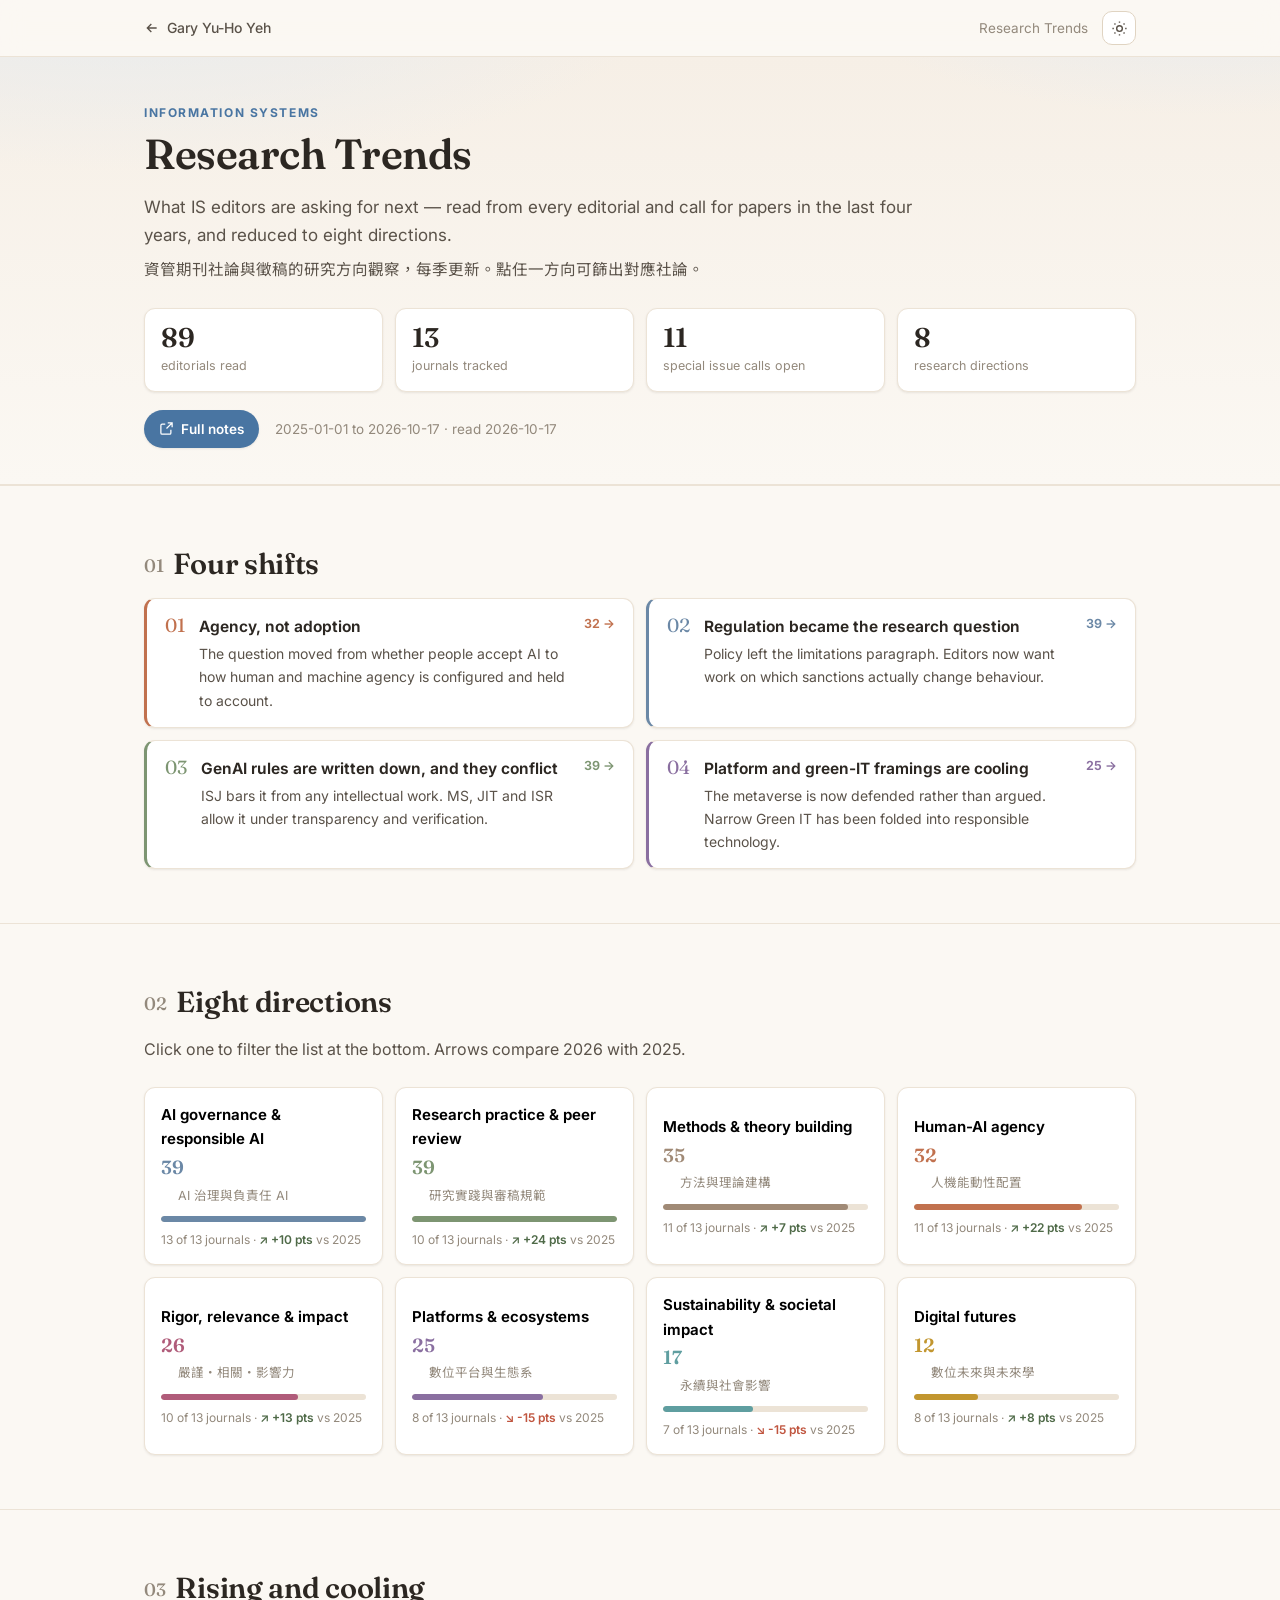
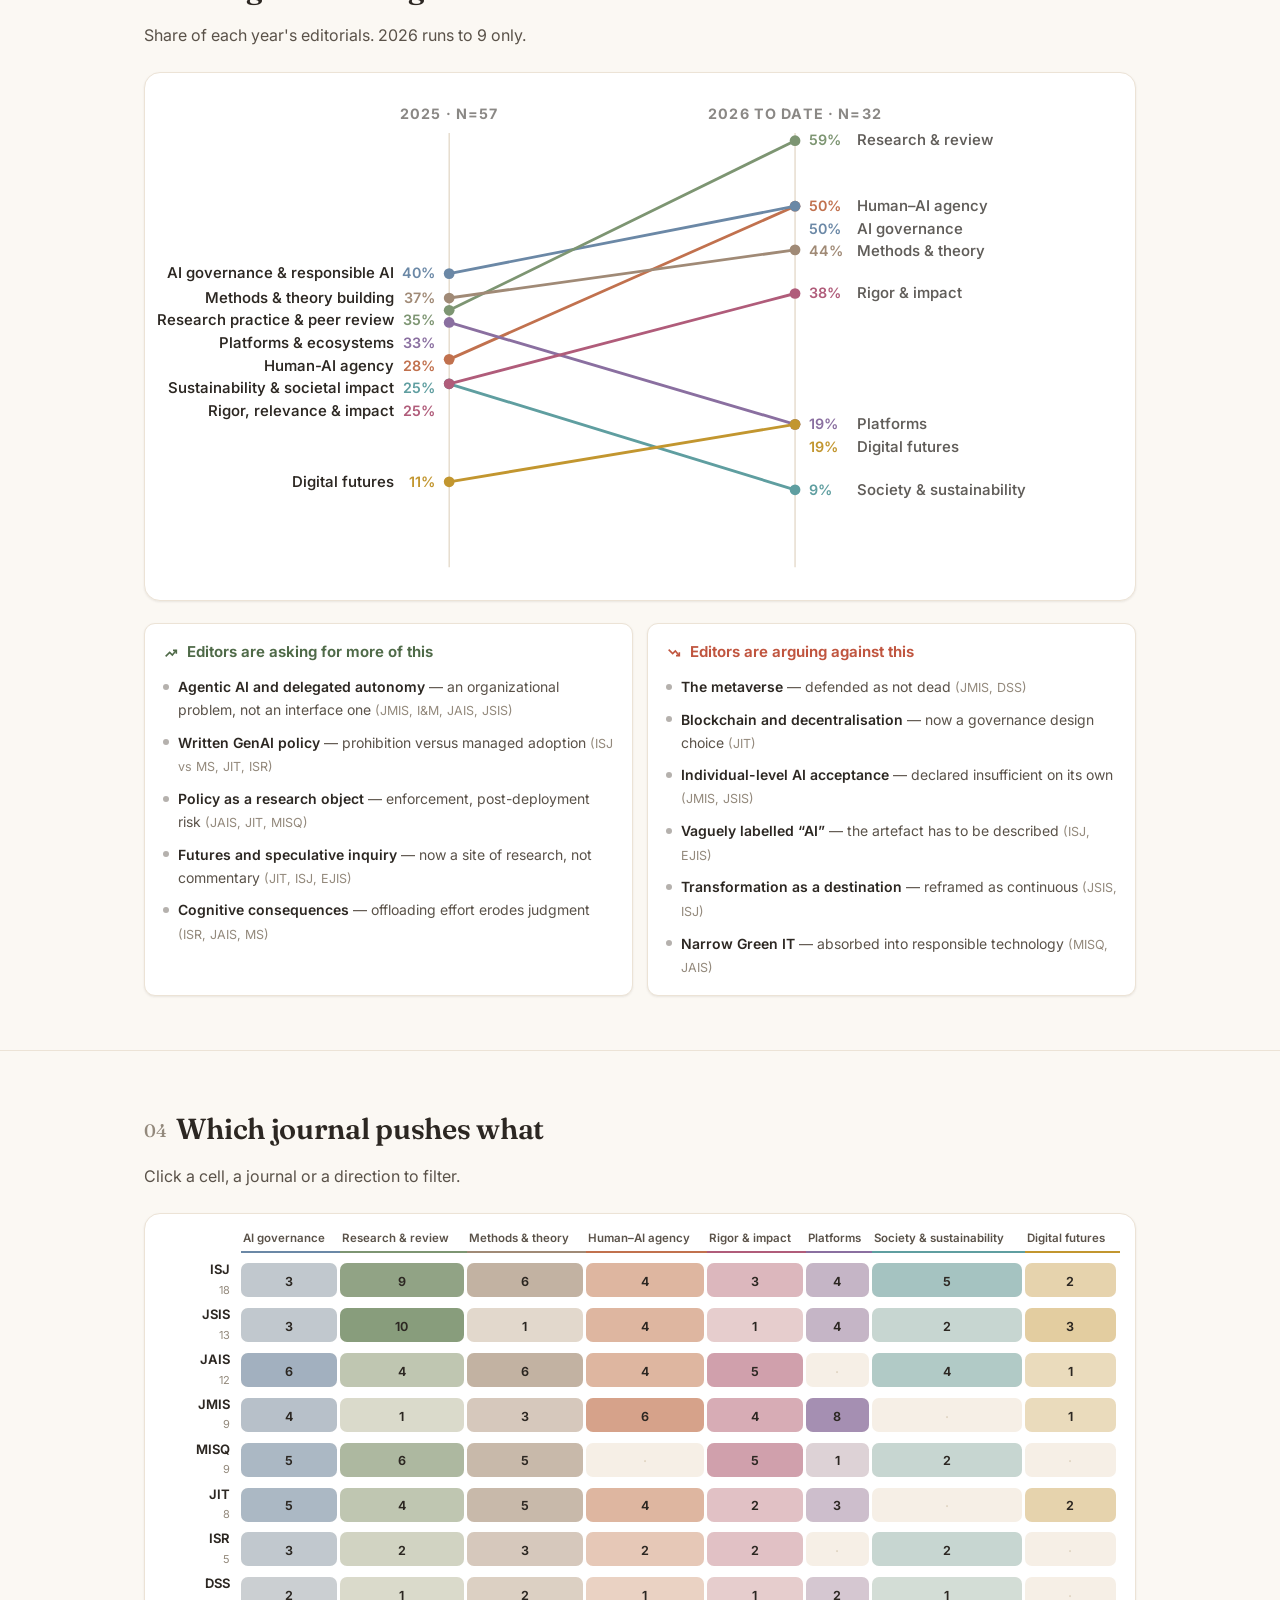
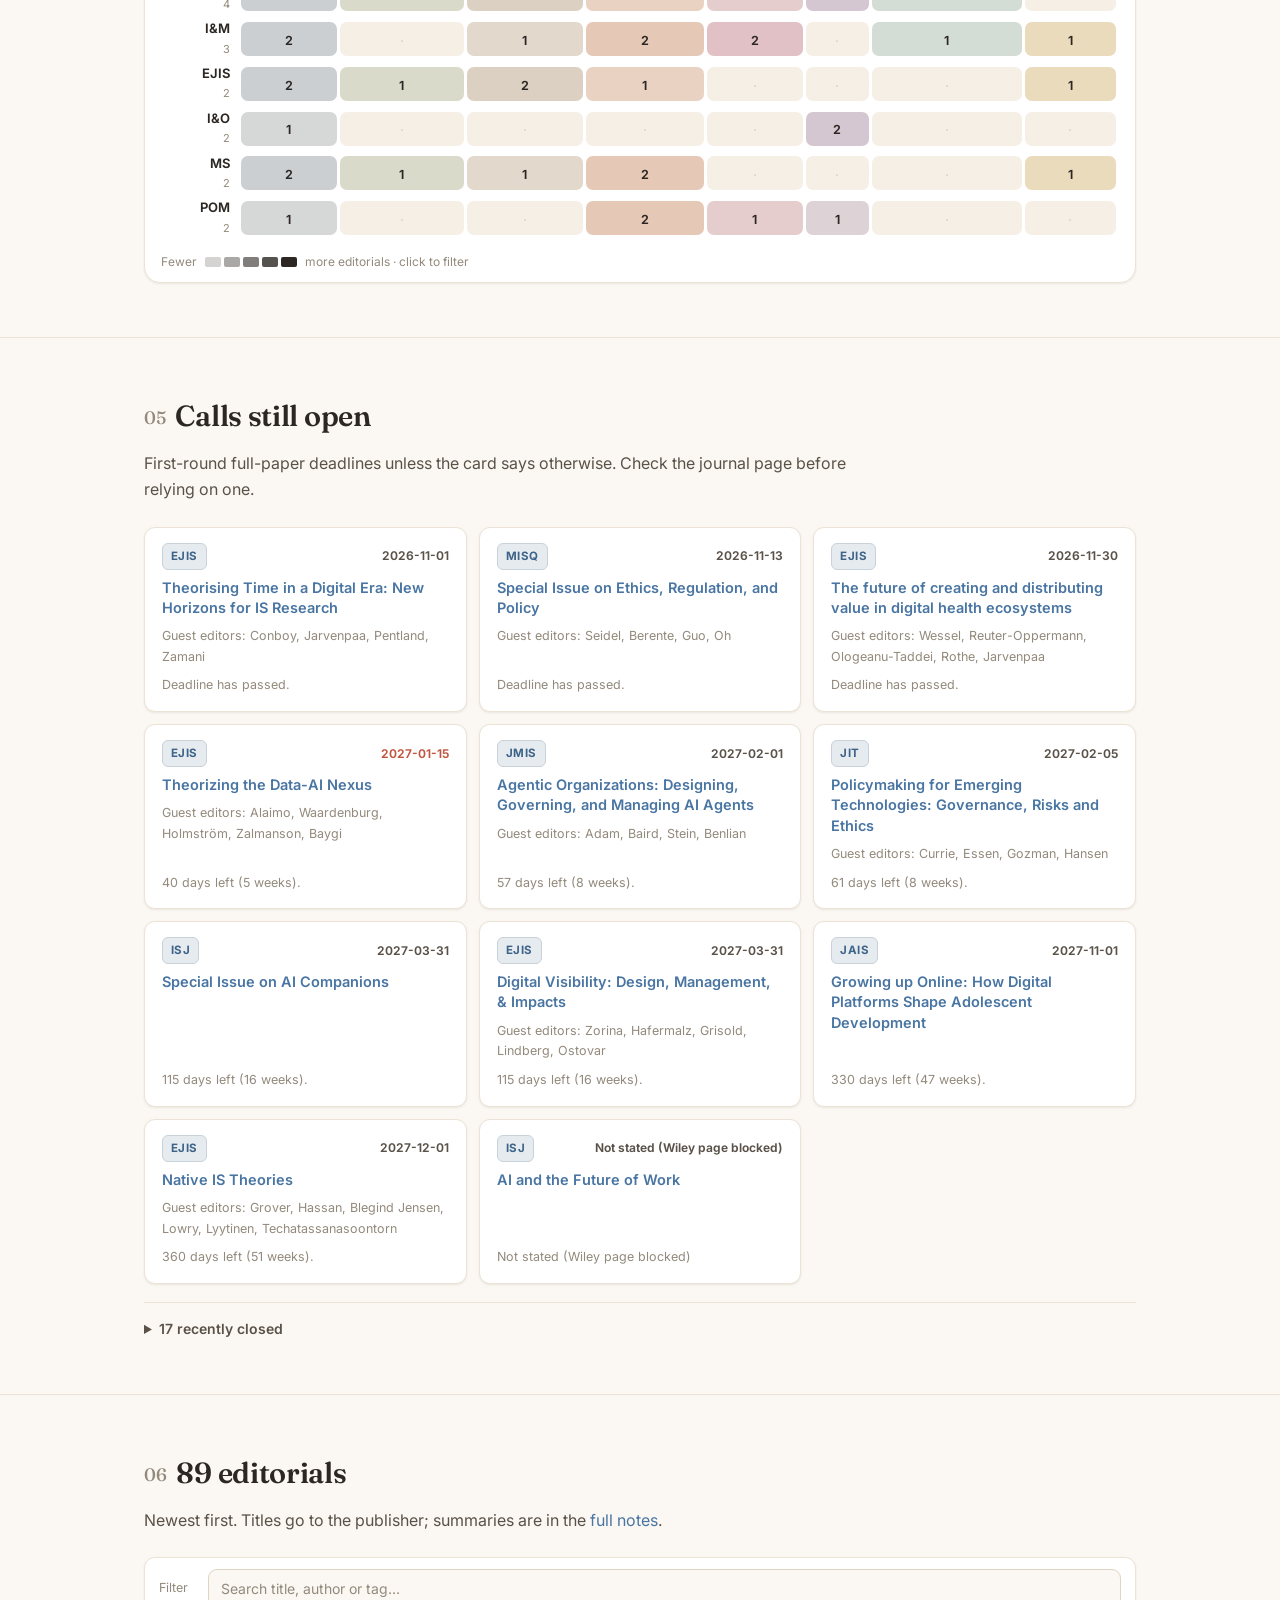
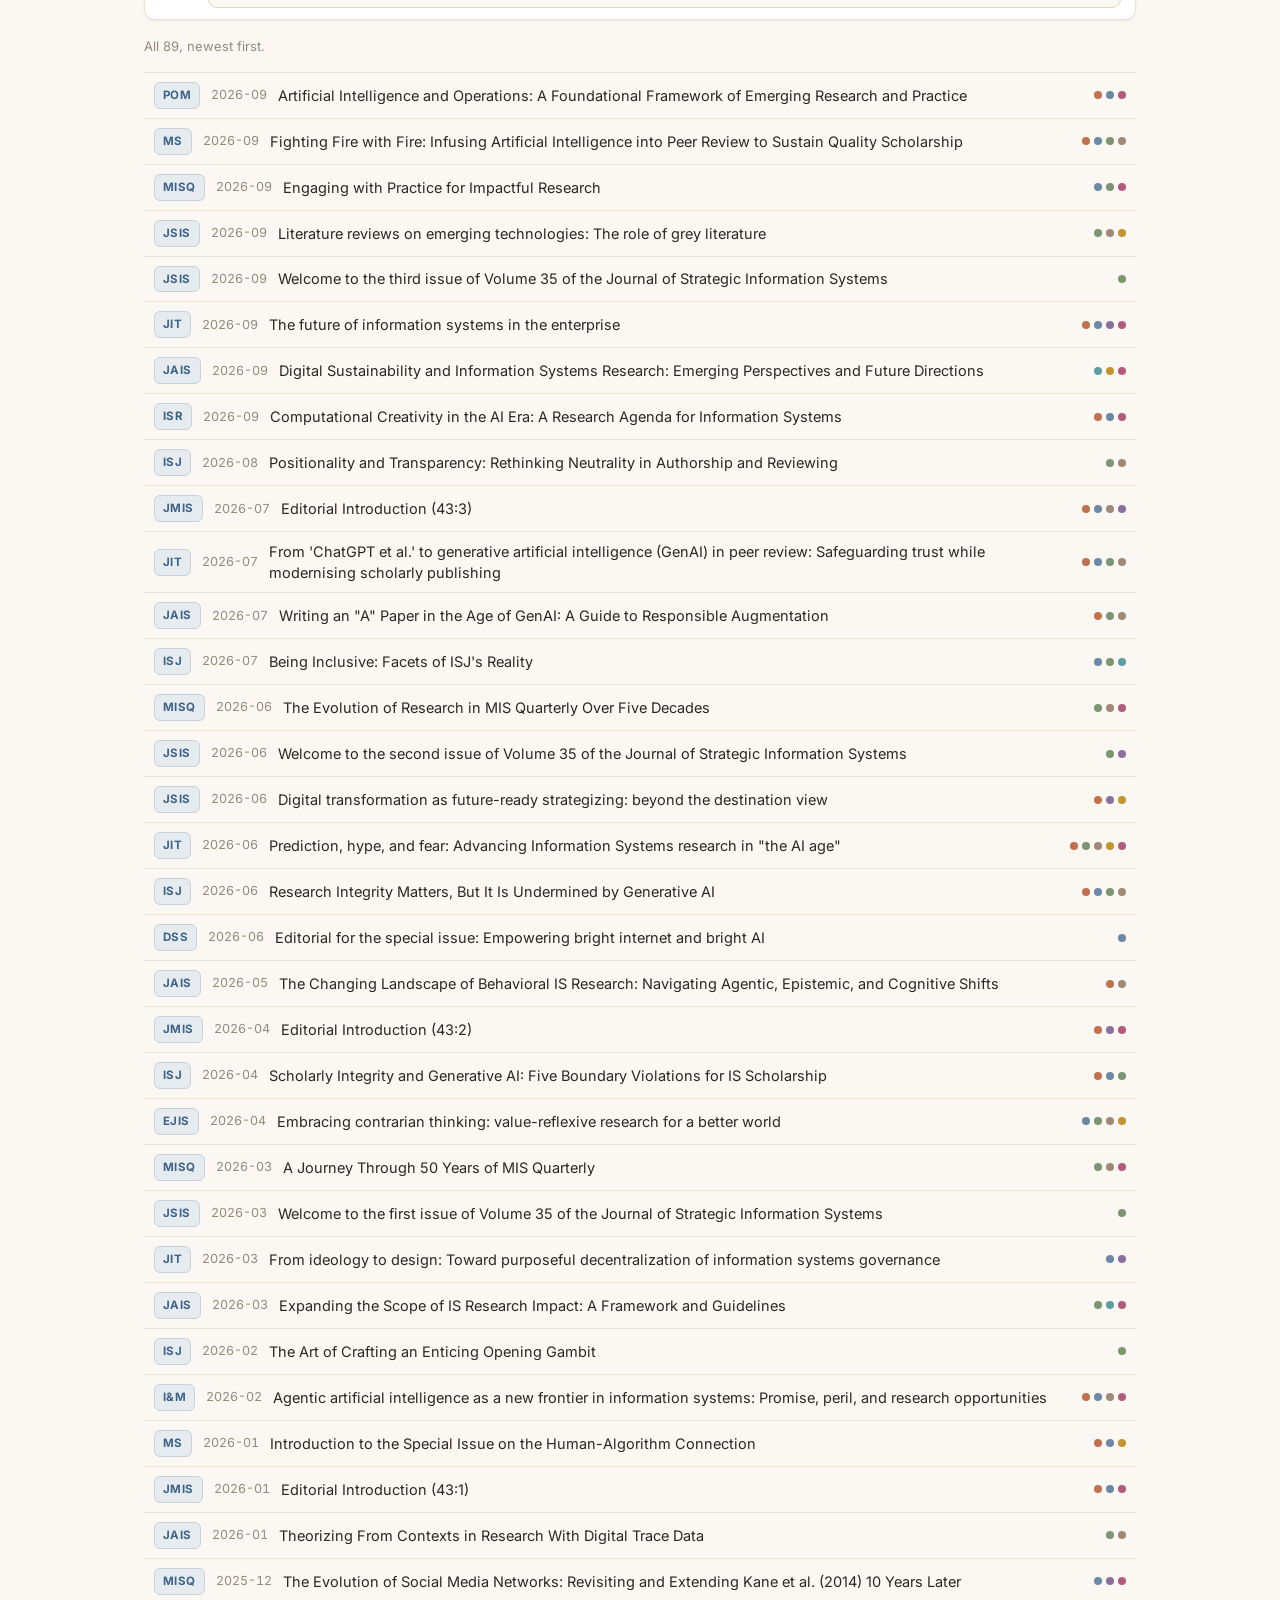
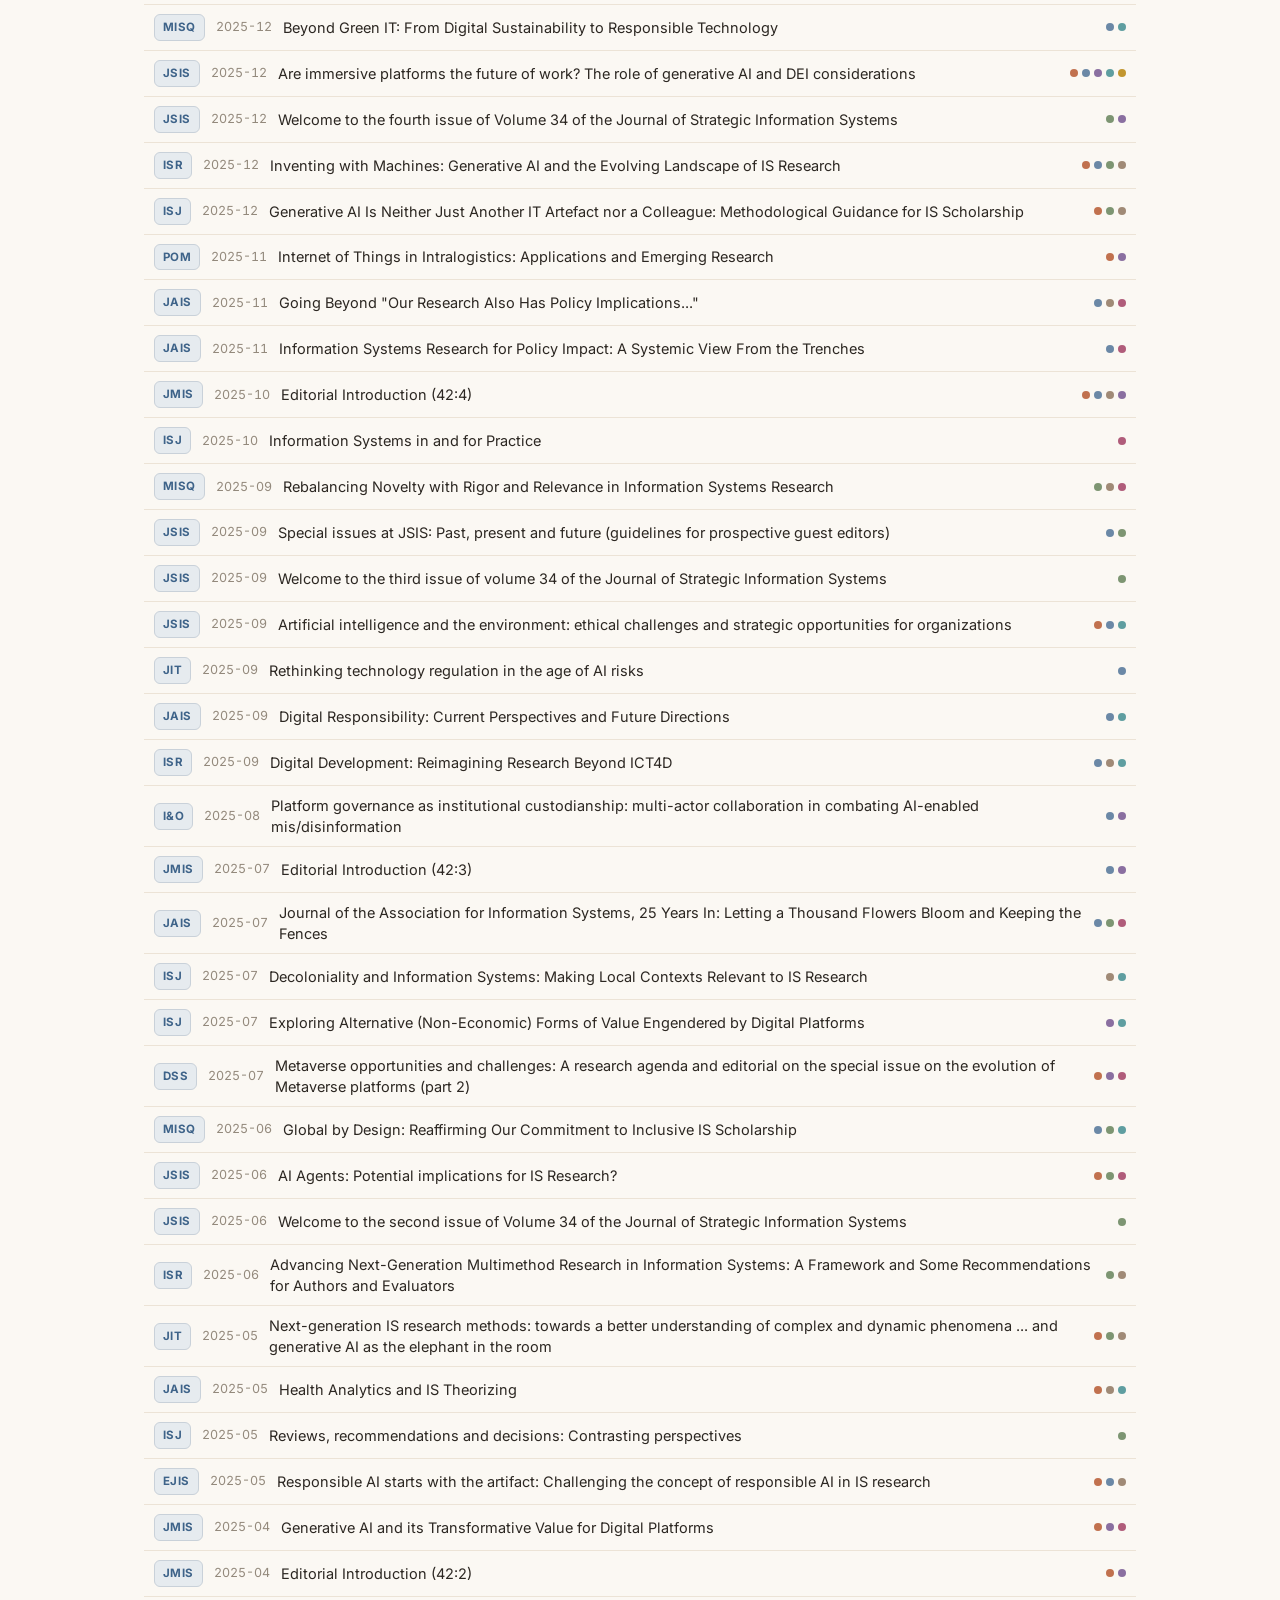
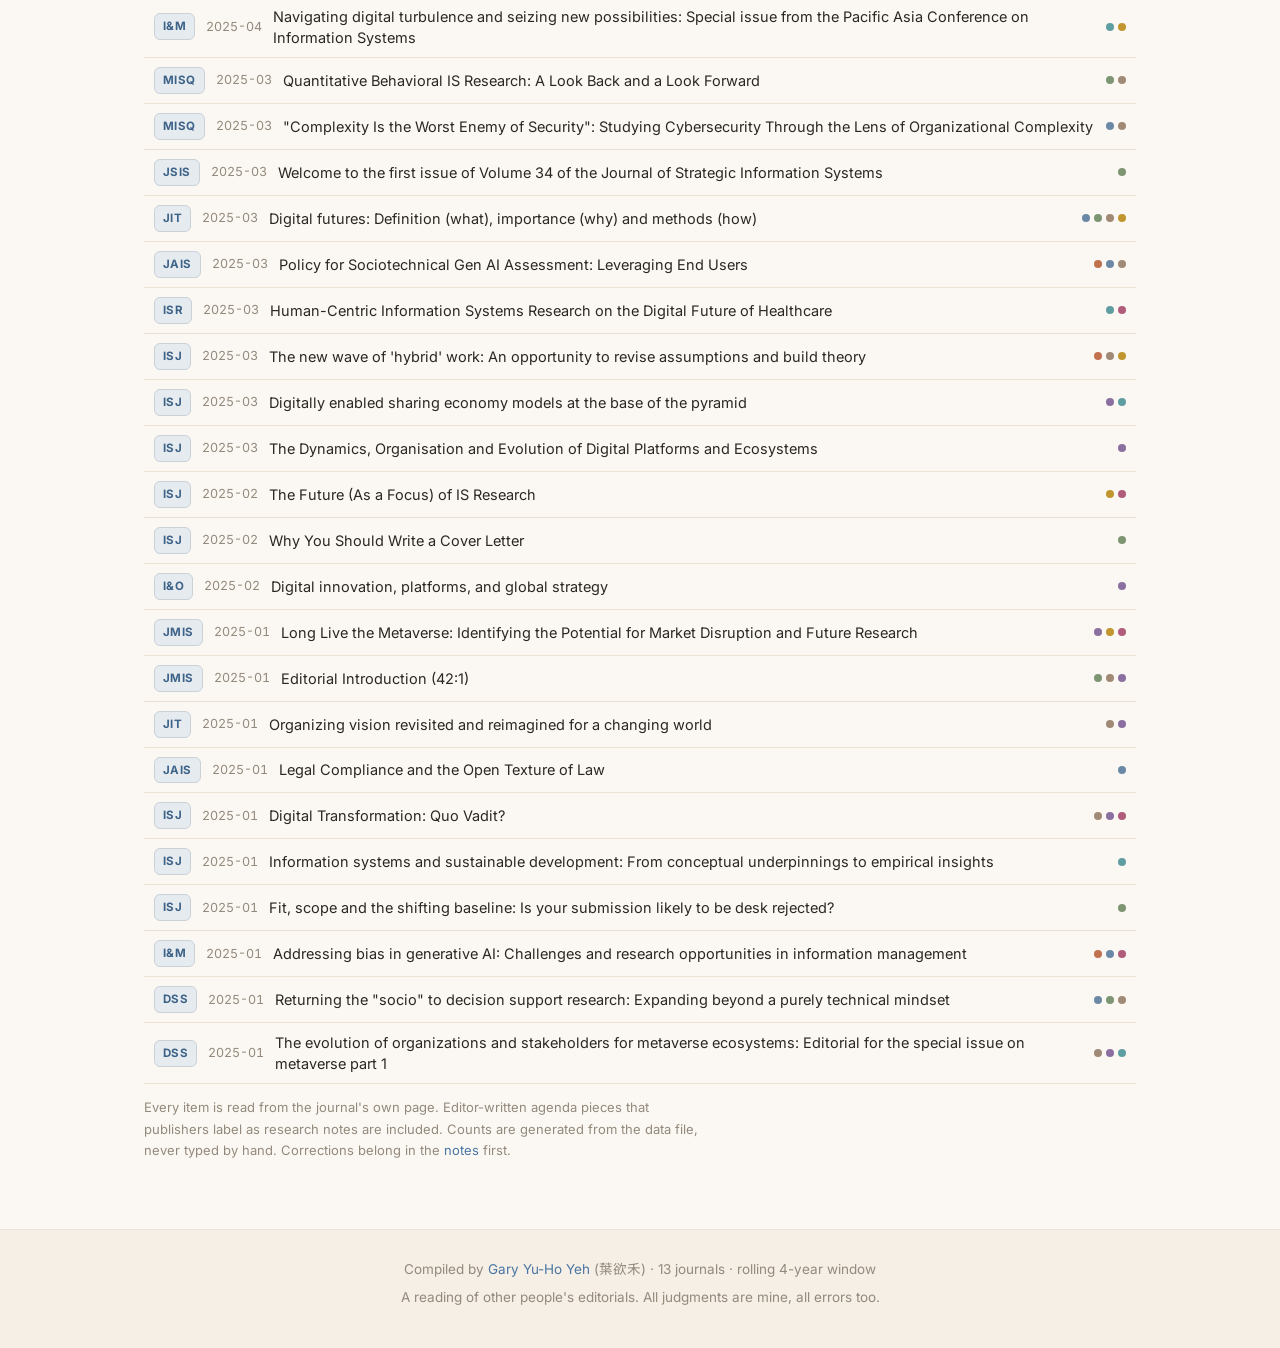
==== commit cc338d48: "Rename the page to Research Trends and cut it down Same data, far fewer words. The hero is one sente" ====
--- a/editorial-watch/index.html
+++ b/editorial-watch/index.html
@@ -1,2041 +1,22 @@
 <!DOCTYPE html>
 <html lang="en">
 <head>
-<script>(function(){var d=document.documentElement;d.classList.add('js');try{var t=localStorage.getItem('theme');if(t)d.setAttribute('data-theme',t);}catch(e){}var m=new Date().getMonth(),x=(location.search.match(/[?&]season=(winter|spring|summer|autumn)/)||[])[1];d.setAttribute('data-season',x||(m===11||m<2?'winter':m<5?'spring':m<8?'summer':'autumn'));})();</script>
 <meta charset="UTF-8" />
 <meta name="viewport" content="width=device-width, initial-scale=1.0" />
-<meta name="color-scheme" content="light dark" />
-
-<title>IS Editorial Watch — What Information Systems Editors Are Asking For</title>
-<meta name="description" content="A quarterly reading of 89 editorials and 28 special issue calls from 13 information systems journals (2025-01-01 to 2026-10-17). Eight research directions, which journal pushes which, what is rising and what is cooling. Maintained by Gary Yu-Ho Yeh (葉欲禾)." />
-<meta name="author" content="Gary Yu-Ho Yeh" />
-<meta name="keywords" content="IS editorials, information systems research agenda, MIS Quarterly editorial, ISR editorial, JMIS, ISJ, JAIS, JIT, JSIS, EJIS, special issue calls for papers, agentic AI, AI governance, GenAI policy, research trends" />
-<link rel="canonical" href="https://gary2686.github.io/editorial-watch/" />
-<meta name="robots" content="index, follow, max-snippet:-1, max-image-preview:large" />
-
-<meta property="og:type" content="article" />
-<meta property="og:title" content="IS Editorial Watch — What Information Systems Editors Are Asking For" />
-<meta property="og:description" content="89 editorials and 28 calls for papers across 13 IS journals, read for research direction. Updated quarterly." />
-<meta property="og:url" content="https://gary2686.github.io/editorial-watch/" />
-<meta property="og:locale" content="en_US" />
-<meta name="twitter:card" content="summary" />
-<meta name="twitter:title" content="IS Editorial Watch" />
-<meta name="twitter:description" content="What IS journal editors are asking for, read quarterly across 13 journals." />
-
-<link rel="preconnect" href="https://fonts.googleapis.com" />
-<link rel="preconnect" href="https://fonts.gstatic.com" crossorigin />
-<link href="https://fonts.googleapis.com/css2?family=Fraunces:opsz,wght@9..144,400;9..144,500;9..144,600;9..144,700&family=Inter:wght@400;450;500;600;700&family=Noto+Sans+TC:wght@400;500;700&family=Noto+Serif+TC:wght@500;600&display=swap" rel="stylesheet" />
-
-<script type="application/ld+json">
-{
-  "@context": "https://schema.org",
-  "@graph": [
-    {
-      "@type": "CollectionPage",
-      "@id": "https://gary2686.github.io/editorial-watch/#webpage",
-      "url": "https://gary2686.github.io/editorial-watch/",
-      "name": "IS Editorial Watch — What Information Systems Editors Are Asking For",
-      "description": "A quarterly reading of 89 editorials and 28 special issue calls from 13 information systems journals, reduced to 8 research directions.",
-      "inLanguage": [
-        "en",
-        "zh-Hant"
-      ],
-      "dateModified": "2026-10-17",
-      "isPartOf": {
-        "@id": "https://gary2686.github.io/#website"
-      },
-      "author": {
-        "@id": "https://gary2686.github.io/#person"
-      },
-      "about": [
-        {
-          "@type": "Thing",
-          "name": "AI governance & responsible AI"
-        },
-        {
-          "@type": "Thing",
-          "name": "Research practice & peer review"
-        },
-        {
-          "@type": "Thing",
-          "name": "Methods & theory building"
-        },
-        {
-          "@type": "Thing",
-          "name": "Human-AI agency"
-        },
-        {
-          "@type": "Thing",
-          "name": "Rigor, relevance & impact"
-        },
-        {
-          "@type": "Thing",
-          "name": "Platforms & ecosystems"
-        },
-        {
-          "@type": "Thing",
-          "name": "Sustainability & societal impact"
-        },
-        {
-          "@type": "Thing",
-          "name": "Digital futures"
-        }
-      ],
-      "mainEntity": {
-        "@id": "https://gary2686.github.io/editorial-watch/#directions"
-      }
-    },
-    {
-      "@type": "ItemList",
-      "@id": "https://gary2686.github.io/editorial-watch/#directions",
-      "name": "Research directions IS editors are asking for",
-      "numberOfItems": 8,
-      "itemListOrder": "https://schema.org/ItemListOrderDescending",
-      "itemListElement": [
-        {
-          "@type": "ListItem",
-          "position": 1,
-          "item": {
-            "@type": "DefinedTerm",
-            "name": "AI governance & responsible AI",
-            "alternateName": "AI 治理與負責任 AI",
-            "description": "Raised in 39 of 89 editorials across 13 journals; 50% of 2026 editorials versus 40% of 2025.",
-            "inDefinedTermSet": {
-              "@type": "DefinedTermSet",
-              "name": "IS Editorial Watch directions"
-            }
-          }
-        },
-        {
-          "@type": "ListItem",
-          "position": 2,
-          "item": {
-            "@type": "DefinedTerm",
-            "name": "Research practice & peer review",
-            "alternateName": "研究實踐與審稿規範",
-            "description": "Raised in 39 of 89 editorials across 10 journals; 59% of 2026 editorials versus 35% of 2025.",
-            "inDefinedTermSet": {
-              "@type": "DefinedTermSet",
-              "name": "IS Editorial Watch directions"
-            }
-          }
-        },
-        {
-          "@type": "ListItem",
-          "position": 3,
-          "item": {
-            "@type": "DefinedTerm",
-            "name": "Methods & theory building",
-            "alternateName": "方法與理論建構",
-            "description": "Raised in 35 of 89 editorials across 11 journals; 44% of 2026 editorials versus 37% of 2025.",
-            "inDefinedTermSet": {
-              "@type": "DefinedTermSet",
-              "name": "IS Editorial Watch directions"
-            }
-          }
-        },
-        {
-          "@type": "ListItem",
-          "position": 4,
-          "item": {
-            "@type": "DefinedTerm",
-            "name": "Human-AI agency",
-            "alternateName": "人機能動性配置",
-            "description": "Raised in 32 of 89 editorials across 11 journals; 50% of 2026 editorials versus 28% of 2025.",
-            "inDefinedTermSet": {
-              "@type": "DefinedTermSet",
-              "name": "IS Editorial Watch directions"
-            }
-          }
-        },
-        {
-          "@type": "ListItem",
-          "position": 5,
-          "item": {
-            "@type": "DefinedTerm",
-            "name": "Rigor, relevance & impact",
-            "alternateName": "嚴謹・相關・影響力",
-            "description": "Raised in 26 of 89 editorials across 10 journals; 38% of 2026 editorials versus 25% of 2025.",
-            "inDefinedTermSet": {
-              "@type": "DefinedTermSet",
-              "name": "IS Editorial Watch directions"
-            }
-          }
-        },
-        {
-          "@type": "ListItem",
-          "position": 6,
-          "item": {
-            "@type": "DefinedTerm",
-            "name": "Platforms & ecosystems",
-            "alternateName": "數位平台與生態系",
-            "description": "Raised in 25 of 89 editorials across 8 journals; 19% of 2026 editorials versus 33% of 2025.",
-            "inDefinedTermSet": {
-              "@type": "DefinedTermSet",
-              "name": "IS Editorial Watch directions"
-            }
-          }
-        },
-        {
-          "@type": "ListItem",
-          "position": 7,
-          "item": {
-            "@type": "DefinedTerm",
-            "name": "Sustainability & societal impact",
-            "alternateName": "永續與社會影響",
-            "description": "Raised in 17 of 89 editorials across 7 journals; 9% of 2026 editorials versus 25% of 2025.",
-            "inDefinedTermSet": {
-              "@type": "DefinedTermSet",
-              "name": "IS Editorial Watch directions"
-            }
-          }
-        },
-        {
-          "@type": "ListItem",
-          "position": 8,
-          "item": {
-            "@type": "DefinedTerm",
-            "name": "Digital futures",
-            "alternateName": "數位未來與未來學",
-            "description": "Raised in 12 of 89 editorials across 8 journals; 19% of 2026 editorials versus 11% of 2025.",
-            "inDefinedTermSet": {
-              "@type": "DefinedTermSet",
-              "name": "IS Editorial Watch directions"
-            }
-          }
-        }
-      ]
-    },
-    {
-      "@type": "Dataset",
-      "@id": "https://gary2686.github.io/editorial-watch/#dataset",
-      "name": "IS Editorial Watch",
-      "description": "Editorials and special issue calls for papers from 13 information systems journals, each coded with research direction tags.",
-      "url": "https://gary2686.github.io/editorial-watch/",
-      "temporalCoverage": "2025-01-01/2026-10-17",
-      "dateModified": "2026-10-17",
-      "creator": {
-        "@id": "https://gary2686.github.io/#person"
-      },
-      "license": "https://creativecommons.org/licenses/by/4.0/",
-      "isAccessibleForFree": true,
-      "variableMeasured": [
-        "AI governance & responsible AI",
-        "Research practice & peer review",
-        "Methods & theory building",
-        "Human-AI agency",
-        "Rigor, relevance & impact",
-        "Platforms & ecosystems",
-        "Sustainability & societal impact",
-        "Digital futures"
-      ],
-      "distribution": {
-        "@type": "DataDownload",
-        "encodingFormat": "application/json",
-        "contentUrl": "https://gary2686.github.io/data/editorial-watch.json"
-      }
-    }
-  ]
-}
-</script>
-
+<title>Moved to Research Trends</title>
+<link rel="canonical" href="https://gary2686.github.io/research-trends/" />
+<meta name="robots" content="noindex, follow" />
+<meta http-equiv="refresh" content="0; url=/research-trends/" />
 <style>
-/* ===================================================================
-   IS Editorial Watch — page styles.
-   Tokens are copied from index.html on purpose: the two pages are
-   independent files, and the look has to match byte for byte.
-   =================================================================== */
-:root {
-  --bg: #fbf8f3;
-  --bg-tint: #f6efe6;
-  --surface: #ffffff;
-  --ink: #2c2722;
-  --ink-soft: #5a5249;
-  --muted: #93897c;
-  --line: #ece3d6;
-  --line-strong: #e0d4c2;
-
-  --clay: #c1714e;  --clay-soft: #f3e3da;
-  --sage: #7d9572;  --sage-soft: #e7eee2;
-  --gold: #c2962f;  --gold-soft: #f4ead0;
-  --blue: #6b88a6;  --blue-soft: #e3eaf1;
-
-  --shadow-sm: 0 1px 2px rgba(60,45,30,.04), 0 1px 3px rgba(60,45,30,.05);
-  --shadow-md: 0 4px 14px rgba(60,45,30,.06), 0 2px 6px rgba(60,45,30,.04);
-  --shadow-lg: 0 12px 32px rgba(60,45,30,.09), 0 4px 10px rgba(60,45,30,.05);
-  --radius: 16px;
-  --radius-sm: 11px;
-  --maxw: 1040px;
-  --nav-h: 56px;
-
-  --on-accent: #ffffff;
-  --nav-bg: rgba(251, 248, 243, .88);
-  --row-hover: #fffdfa;
-  --ok: #4f6a48;
-  --bad: #c0553f;
-  --chip-line: #e8cdbd;
-  --chip-fg: #8e4a2c;
-  --link-hover: #a4582f;
-  --clay-hover: #ac6244;
-
-  /* Eight direction colours. Fixed all year: a category is not a mood,
-     so these never follow the season the way --clay does. */
-  --t-agency:     #c1714e;
-  --t-governance: #6b88a6;
-  --t-research:   #7d9572;
-  --t-methods:    #a08a76;
-  --t-platforms:  #8a6fa0;
-  --t-society:    #5f9ea0;
-  --t-futures:    #c2962f;
-  --t-impact:     #b05c7a;
-}
-
-@media (prefers-color-scheme: dark) {
-  :root:not([data-theme="light"]) {
-    --bg: #14110e;
-    --bg-tint: #1d1915;
-    --surface: #1b1713;
-    --ink: #f2ece3;
-    --ink-soft: #c5b9a9;
-    --muted: #978a7a;
-    --line: #2c2620;
-    --line-strong: #3d342b;
-
-    --clay: #e09468;  --clay-soft: #3b2a1f;
-    --sage: #9cb690;  --sage-soft: #26301f;
-    --gold: #dcb75c;  --gold-soft: #3a3018;
-    --blue: #93b2d2;  --blue-soft: #1f2d3a;
-
-    --shadow-sm: 0 1px 2px rgba(0,0,0,.4), 0 1px 3px rgba(0,0,0,.3);
-    --shadow-md: 0 4px 14px rgba(0,0,0,.45), 0 2px 6px rgba(0,0,0,.3);
-    --shadow-lg: 0 12px 32px rgba(0,0,0,.55), 0 4px 10px rgba(0,0,0,.35);
-
-    --on-accent: #1b1713;
-    --nav-bg: rgba(20, 17, 14, .86);
-    --row-hover: #211c17;
-    --ok: #9cb690;
-    --bad: #e58b73;
-    --chip-line: #4d382a;
-    --chip-fg: #eab68f;
-    --link-hover: #efb288;
-    --clay-hover: #eda87f;
-
-    --t-agency:     #e09468;
-    --t-governance: #93b2d2;
-    --t-research:   #9cb690;
-    --t-methods:    #c0a890;
-    --t-platforms:  #b79cd0;
-    --t-society:    #7fc0c2;
-    --t-futures:    #dcb75c;
-    --t-impact:     #d78fa6;
-  }
-}
-:root[data-theme="dark"] {
-  --bg: #14110e;
-  --bg-tint: #1d1915;
-  --surface: #1b1713;
-  --ink: #f2ece3;
-  --ink-soft: #c5b9a9;
-  --muted: #978a7a;
-  --line: #2c2620;
-  --line-strong: #3d342b;
-
-  --clay: #e09468;  --clay-soft: #3b2a1f;
-  --sage: #9cb690;  --sage-soft: #26301f;
-  --gold: #dcb75c;  --gold-soft: #3a3018;
-  --blue: #93b2d2;  --blue-soft: #1f2d3a;
-
-  --shadow-sm: 0 1px 2px rgba(0,0,0,.4), 0 1px 3px rgba(0,0,0,.3);
-  --shadow-md: 0 4px 14px rgba(0,0,0,.45), 0 2px 6px rgba(0,0,0,.3);
-  --shadow-lg: 0 12px 32px rgba(0,0,0,.55), 0 4px 10px rgba(0,0,0,.35);
-
-  --on-accent: #1b1713;
-  --nav-bg: rgba(20, 17, 14, .86);
-  --row-hover: #211c17;
-  --ok: #9cb690;
-  --bad: #e58b73;
-  --chip-line: #4d382a;
-  --chip-fg: #eab68f;
-  --link-hover: #efb288;
-  --clay-hover: #eda87f;
-
-  --t-agency:     #e09468;
-  --t-governance: #93b2d2;
-  --t-research:   #9cb690;
-  --t-methods:    #c0a890;
-  --t-platforms:  #b79cd0;
-  --t-society:    #7fc0c2;
-  --t-futures:    #dcb75c;
-  --t-impact:     #d78fa6;
-}
-
-/* The seasonal accent, same four palettes as the profile page. */
-:root[data-season="autumn"] { --clay: #c1714e; --clay-soft: #f3e3da; --clay-hover: #ac6244; --link-hover: #a4582f; --chip-line: #e8cdbd; --chip-fg: #8e4a2c; }
-:root[data-season="winter"] { --clay: #4975a2; --clay-soft: #e6ebef; --clay-hover: #3e6389; --link-hover: #3e6389; --chip-line: #c9d1d9; --chip-fg: #3e6389; }
-:root[data-season="spring"] { --clay: #a65979; --clay-soft: #eee7ea; --clay-hover: #8f4d68; --link-hover: #8f4d68; --chip-line: #d7cbd0; --chip-fg: #8f4d68; }
-:root[data-season="summer"] { --clay: #2a7e7b; --clay-soft: #e5f0f0; --clay-hover: #216361; --link-hover: #216361; --chip-line: #c7dbdb; --chip-fg: #216361; }
-@media (prefers-color-scheme: dark) {
-  :root:not([data-theme="light"])[data-season="autumn"] { --clay: #e09468; --clay-soft: #3b2a1f; --clay-hover: #eda87f; --link-hover: #efb288; --chip-line: #4d382a; --chip-fg: #eab68f; }
-  :root:not([data-theme="light"])[data-season="winter"] { --clay: #80a3c6; --clay-soft: #1e242a; --clay-hover: #95b2cf; --link-hover: #95b2cf; --chip-line: #38424c; --chip-fg: #8eadcc; }
-  :root:not([data-theme="light"])[data-season="spring"] { --clay: #c492a7; --clay-soft: #291f23; --clay-hover: #cfa6b7; --link-hover: #cfa6b7; --chip-line: #4a3a41; --chip-fg: #cb9fb2; }
-  :root:not([data-theme="light"])[data-season="summer"] { --clay: #40bfbb; --clay-soft: #1c2c2b; --clay-hover: #57c7c3; --link-hover: #57c7c3; --chip-line: #35504f; --chip-fg: #4fc4c0; }
-}
-:root[data-theme="dark"][data-season="autumn"] { --clay: #e09468; --clay-soft: #3b2a1f; --clay-hover: #eda87f; --link-hover: #efb288; --chip-line: #4d382a; --chip-fg: #eab68f; }
-:root[data-theme="dark"][data-season="winter"] { --clay: #80a3c6; --clay-soft: #1e242a; --clay-hover: #95b2cf; --link-hover: #95b2cf; --chip-line: #38424c; --chip-fg: #8eadcc; }
-:root[data-theme="dark"][data-season="spring"] { --clay: #c492a7; --clay-soft: #291f23; --clay-hover: #cfa6b7; --link-hover: #cfa6b7; --chip-line: #4a3a41; --chip-fg: #cb9fb2; }
-:root[data-theme="dark"][data-season="summer"] { --clay: #40bfbb; --clay-soft: #1c2c2b; --clay-hover: #57c7c3; --link-hover: #57c7c3; --chip-line: #35504f; --chip-fg: #4fc4c0; }
-
-* { box-sizing: border-box; }
-html { scroll-behavior: smooth; scroll-padding-top: calc(var(--nav-h) + 18px); }
-body {
-  margin: 0;
-  font-family: "Inter", system-ui, -apple-system, "Segoe UI", "Noto Sans TC", "PingFang TC", "Microsoft JhengHei", sans-serif;
-  color: var(--ink); background: var(--bg); line-height: 1.65;
-  -webkit-font-smoothing: antialiased; text-rendering: optimizeLegibility;
-}
-a { color: var(--clay); text-decoration: none; transition: color .15s ease; }
-a:hover { color: var(--link-hover); text-decoration: underline; text-underline-offset: 2px; }
-:focus-visible { outline: 2px solid var(--clay); outline-offset: 3px; border-radius: 4px; }
-.wrap { max-width: var(--maxw); margin: 0 auto; padding: 0 24px; }
-.skip { position: absolute; left: -9999px; top: 0; z-index: 100; background: var(--ink); color: #fff; padding: 10px 16px; border-radius: 0 0 8px 0; }
-.skip:focus { left: 0; }
-
-/* ---------- top bar ---------- */
-.topbar {
-  position: sticky; top: 0; z-index: 40; background: var(--nav-bg);
-  backdrop-filter: saturate(180%) blur(12px);
-  -webkit-backdrop-filter: saturate(180%) blur(12px);
-  border-bottom: 1px solid var(--line);
-}
-.topbar-in {
-  max-width: var(--maxw); margin: 0 auto; padding: 0 24px; height: var(--nav-h);
-  display: flex; align-items: center; gap: 14px;
-}
-.home-link { display: inline-flex; align-items: center; gap: 7px; font-size: 14px; font-weight: 500; color: var(--ink-soft); }
-.home-link:hover { color: var(--clay); text-decoration: none; }
-.home-link svg { width: 16px; height: 16px; }
-.topbar .here { font-size: 13.5px; color: var(--muted); margin-left: auto; }
-.theme-toggle {
-  flex: none; display: inline-flex; align-items: center; justify-content: center;
-  width: 34px; height: 34px; border-radius: 10px; cursor: pointer;
-  background: var(--surface); border: 1px solid var(--line-strong); color: var(--ink-soft);
-}
-.theme-toggle:hover { color: var(--clay); border-color: var(--clay); }
-.theme-toggle svg { width: 17px; height: 17px; }
-.theme-toggle .ico-moon { display: none; }
-@media (prefers-color-scheme: dark) {
-  :root:not([data-theme="light"]) .theme-toggle .ico-sun { display: none; }
-  :root:not([data-theme="light"]) .theme-toggle .ico-moon { display: block; }
-}
-:root[data-theme="dark"] .theme-toggle .ico-sun { display: none; }
-:root[data-theme="dark"] .theme-toggle .ico-moon { display: block; }
-:root[data-theme="light"] .theme-toggle .ico-sun { display: block; }
-:root[data-theme="light"] .theme-toggle .ico-moon { display: none; }
-
-/* ---------- hero ---------- */
-.hero {
-  background:
-    radial-gradient(900px 320px at 10% -20%, var(--clay-soft) 0%, transparent 62%),
-    radial-gradient(760px 300px at 94% -25%, var(--blue-soft) 0%, transparent 55%),
-    linear-gradient(180deg, var(--bg-tint) 0%, var(--bg) 100%);
-  border-bottom: 1px solid var(--line);
-  padding: 46px 0 36px;
-}
-.eyebrow { margin: 0 0 8px; font-size: 12px; font-weight: 700; letter-spacing: .13em; text-transform: uppercase; color: var(--clay); }
-h1 {
-  font-family: "Fraunces", Georgia, "Noto Serif TC", serif;
-  font-size: clamp(29px, 4.6vw, 42px); font-weight: 600; letter-spacing: -.5px;
-  margin: 0; line-height: 1.14; max-width: 24ch;
-}
-.lede { font-size: 17px; color: var(--ink-soft); max-width: 70ch; margin: 14px 0 0; }
-.lede-zh { font-size: 15.5px; color: var(--ink-soft); max-width: 46em; margin: 8px 0 0; }
-.meta-line { margin: 18px 0 0; font-size: 13.5px; color: var(--muted); display: flex; flex-wrap: wrap; gap: 8px 16px; align-items: center; }
-.src-btn {
-  display: inline-flex; align-items: center; gap: 7px; padding: 8px 15px;
-  border-radius: 999px; background: var(--clay); color: var(--on-accent);
-  font-size: 13.5px; font-weight: 600; box-shadow: var(--shadow-sm);
-}
-.src-btn:hover { background: var(--clay-hover); color: var(--on-accent); text-decoration: none; }
-.src-btn svg { width: 15px; height: 15px; }
-
-/* ---------- stat tiles ---------- */
-.stats { display: grid; grid-template-columns: repeat(4, 1fr); gap: 12px; margin: 26px 0 0; }
-.stat { background: var(--surface); border: 1px solid var(--line); border-radius: var(--radius-sm); padding: 14px 16px; box-shadow: var(--shadow-sm); }
-.stat b { display: block; font-family: "Fraunces", Georgia, serif; font-size: 27px; font-weight: 600; line-height: 1.1; }
-.stat span { display: block; font-size: 12.5px; color: var(--muted); margin-top: 3px; }
-
-/* ---------- sections ---------- */
-.section { padding: 54px 0; border-top: 1px solid var(--line); }
-.section h2 {
-  font-family: "Fraunces", Georgia, "Noto Serif TC", serif;
-  font-size: clamp(22px, 3.2vw, 29px); font-weight: 600; letter-spacing: -.3px;
-  margin: 0 0 10px;
-}
-.section h2 .num { color: var(--muted); font-size: .62em; font-weight: 500; margin-right: 10px; vertical-align: 2px; }
-.sub { color: var(--ink-soft); max-width: 72ch; margin: 0 0 24px; }
-.note { font-size: 13px; color: var(--muted); max-width: 70ch; }
-
-/* ---------- takeaways ---------- */
-.takeaways { display: grid; gap: 12px; margin: 0 0 20px; }
-.tk { display: flex; gap: 14px; background: var(--surface); border: 1px solid var(--line); border-left: 3px solid var(--c, var(--clay)); border-radius: var(--radius-sm); padding: 15px 18px; box-shadow: var(--shadow-sm); }
-.tk-n { font-family: "Fraunces", Georgia, serif; font-size: 20px; color: var(--c, var(--clay)); line-height: 1.3; flex: none; }
-.tk h3 { margin: 0 0 4px; font-size: 16px; font-weight: 650; }
-.tk p { margin: 0; font-size: 14.5px; color: var(--ink-soft); }
-.tk p.zh { margin-top: 5px; font-size: 14px; color: var(--muted); }
-
-/* ---------- direction cards ---------- */
-.dirs { display: grid; grid-template-columns: repeat(auto-fill, minmax(236px, 1fr)); gap: 12px; }
-.dir {
-  position: relative; text-align: left; cursor: pointer; font: inherit;
-  background: var(--surface); border: 1px solid var(--line); border-radius: var(--radius-sm);
-  padding: 15px 16px 14px; box-shadow: var(--shadow-sm);
-  transition: transform .16s ease, box-shadow .16s ease, border-color .16s ease;
-}
-.dir:hover { transform: translateY(-2px); box-shadow: var(--shadow-md); border-color: var(--c); }
-.dir[aria-pressed="true"] { border-color: var(--c); box-shadow: 0 0 0 2px var(--c) inset, var(--shadow-md); }
-.dir-top { display: flex; align-items: baseline; gap: 8px; }
-.dir > * { display: block; }
-.dot { width: 9px; height: 9px; border-radius: 50%; background: var(--c); flex: none; transform: translateY(-1px); }
-.dir h3 { margin: 0; font-size: 15px; font-weight: 650; flex: 1; }
-.dir .n { font-family: "Fraunces", Georgia, serif; font-size: 19px; font-weight: 600; color: var(--c); }
-.dir .zh { display: block; font-size: 12.5px; color: var(--muted); margin: 2px 0 10px 17px; }
-.bar { display: block; height: 6px; border-radius: 99px; background: var(--line); overflow: hidden; }
-.bar i { display: block; height: 100%; background: var(--c); border-radius: 99px; }
-.dir .foot { display: block; margin: 8px 0 0; font-size: 12px; color: var(--muted); }
-.dir .trend { font-weight: 600; }
-.dir .trend.up { color: var(--ok); }
-.dir .trend.down { color: var(--bad); }
-
-/* ---------- slope chart ---------- */
-.chart-card { background: var(--surface); border: 1px solid var(--line); border-radius: var(--radius); padding: 10px 6px 4px; box-shadow: var(--shadow-sm); overflow-x: auto; }
-.chart-card svg { display: block; width: 100%; height: auto; min-width: 620px; }
-.slope-line { fill: none; stroke-width: 2.4; stroke-linecap: round; }
-.slope-lab { font-size: 12.5px; font-weight: 550; }
-.slope-val { font-size: 12px; font-weight: 600; }
-.slope-axis { font-size: 12px; font-weight: 700; letter-spacing: .08em; text-transform: uppercase; }
-.slope-rule { stroke: var(--line-strong); stroke-width: 1; }
-.slope-g { transition: opacity .18s ease; cursor: pointer; }
-.chart-card.has-sel .slope-g:not(.on) { opacity: .22; }
-
-/* ---------- rising / fading ---------- */
-.rf { display: grid; grid-template-columns: 1fr 1fr; gap: 14px; margin-top: 22px; }
-.rf-col { background: var(--surface); border: 1px solid var(--line); border-radius: var(--radius-sm); padding: 16px 18px; box-shadow: var(--shadow-sm); }
-.rf-col h3 { margin: 0 0 10px; font-size: 15px; font-weight: 650; display: flex; align-items: center; gap: 8px; }
-.rf-col h3 svg { width: 16px; height: 16px; }
-.rf-up h3 { color: var(--ok); }
-.rf-down h3 { color: var(--bad); }
-.rf-col ul { margin: 0; padding: 0; list-style: none; display: grid; gap: 9px; }
-.rf-col li { font-size: 14px; color: var(--ink-soft); padding-left: 15px; position: relative; }
-.rf-col li::before { content: ""; position: absolute; left: 0; top: .62em; width: 6px; height: 6px; border-radius: 50%; background: currentColor; opacity: .45; }
-.rf-col li b { color: var(--ink); font-weight: 600; }
-.rf-col li i { font-style: normal; color: var(--muted); font-size: 12.5px; }
-
-/* ---------- matrix ---------- */
-.mx-scroll { overflow-x: auto; background: var(--surface); border: 1px solid var(--line); border-radius: var(--radius); box-shadow: var(--shadow-sm); padding: 14px 16px 10px; }
-.mx { border-collapse: separate; border-spacing: 3px; min-width: 660px; width: 100%; }
-.mx th, .mx td { padding: 0; }
-.mx thead th { vertical-align: bottom; font-size: 11.5px; font-weight: 600; color: var(--ink-soft); line-height: 1.25; text-align: left; }
-.mx thead th button { all: unset; cursor: pointer; display: block; width: 100%; padding: 0 2px 6px; border-bottom: 2px solid var(--c); }
-.mx thead th button:hover { color: var(--c); }
-.mx thead th.corner { width: 74px; }
-.mx tbody th { text-align: right; padding-right: 8px; white-space: nowrap; }
-.mx tbody th button { all: unset; cursor: pointer; font-size: 13px; font-weight: 650; }
-.mx tbody th button:hover { color: var(--clay); }
-.mx tbody th small { display: block; font-size: 11px; font-weight: 400; color: var(--muted); }
-.cell { position: relative; display: block; width: 100%; height: 34px; cursor: pointer;
-        border: 0; border-radius: 7px; background: var(--bg-tint); font: inherit; }
-.cell .fill { position: absolute; inset: 0; border-radius: 7px; background: var(--c); opacity: var(--a); }
-.cell .v { position: relative; font-size: 12.5px; font-weight: 650; color: var(--ink); }
-.cell[data-v="0"] { cursor: default; }
-.cell[data-v="0"] .v { color: var(--line-strong); }
-.cell:not([data-v="0"]):hover { box-shadow: 0 0 0 2px var(--c); }
-.mx-legend { margin: 10px 0 0; font-size: 12px; color: var(--muted); display: flex; align-items: center; gap: 8px; }
-.mx-legend .sw { display: inline-flex; gap: 3px; }
-.mx-legend .sw i { width: 16px; height: 10px; border-radius: 2px; background: var(--ink); }
-
-/* ---------- calls ---------- */
-.calls { display: grid; grid-template-columns: repeat(auto-fill, minmax(290px, 1fr)); gap: 12px; }
-.call { background: var(--surface); border: 1px solid var(--line); border-radius: var(--radius-sm); padding: 15px 17px; box-shadow: var(--shadow-sm); display: flex; flex-direction: column; gap: 8px; }
-.call-top { display: flex; align-items: center; gap: 9px; }
-.jbadge { flex: none; font-size: 11.5px; font-weight: 700; letter-spacing: .04em; padding: 3px 8px; border-radius: 6px; background: var(--clay-soft); color: var(--chip-fg); border: 1px solid var(--chip-line); }
-.call .due { margin-left: auto; font-size: 12px; font-weight: 650; color: var(--ink-soft); }
-.call .due.soon { color: var(--bad); }
-.call h3 { margin: 0; font-size: 14.5px; font-weight: 600; line-height: 1.4; }
-.call .ed { margin: 0; font-size: 12.5px; color: var(--muted); }
-.call .cd { margin: auto 0 0; font-size: 12.5px; color: var(--muted); }
-details.closed-calls { margin-top: 18px; border-top: 1px solid var(--line); padding-top: 14px; }
-details.closed-calls summary { cursor: pointer; font-size: 14px; font-weight: 600; color: var(--ink-soft); }
-details.closed-calls summary:hover { color: var(--clay); }
-.closed-list { margin: 14px 0 0; padding: 0; list-style: none; display: grid; gap: 8px; }
-.closed-list li { font-size: 13.5px; color: var(--ink-soft); display: flex; gap: 10px; align-items: baseline; }
-.closed-list time { flex: none; font-variant-numeric: tabular-nums; color: var(--muted); font-size: 12.5px; width: 5.6em; }
-
-/* ---------- filter bar + item list ---------- */
-.filterbar { display: flex; flex-wrap: wrap; align-items: center; gap: 10px; margin: 0 0 16px;
-             background: var(--surface); border: 1px solid var(--line); border-radius: var(--radius-sm);
-             padding: 11px 14px; box-shadow: var(--shadow-sm); }
-.filterbar .lbl { font-size: 12.5px; color: var(--muted); }
-.fchip { display: inline-flex; align-items: center; gap: 6px; font-size: 13px; font-weight: 600;
-         background: var(--clay-soft); color: var(--chip-fg); border: 1px solid var(--chip-line);
-         border-radius: 999px; padding: 4px 6px 4px 11px; }
-.fchip button { all: unset; cursor: pointer; width: 17px; height: 17px; border-radius: 50%;
-                display: inline-flex; align-items: center; justify-content: center; font-size: 14px; line-height: 1; }
-.fchip button:hover { background: rgba(0,0,0,.08); }
-.search { flex: 1; min-width: 160px; }
-.search input {
-  width: 100%; font: inherit; font-size: 14px; padding: 7px 12px;
-  border: 1px solid var(--line-strong); border-radius: 9px;
-  background: var(--bg); color: var(--ink);
-}
-.search input::placeholder { color: var(--muted); }
-.clear-all { all: unset; cursor: pointer; font-size: 13px; font-weight: 600; color: var(--clay); }
-.clear-all:hover { color: var(--link-hover); text-decoration: underline; }
-.clear-all[hidden] { display: none; }
-.count-line { font-size: 13px; color: var(--muted); margin: 0 0 14px; }
-
-.items { margin: 0; padding: 0; list-style: none; display: grid; gap: 10px; }
-.item { background: var(--surface); border: 1px solid var(--line); border-radius: var(--radius-sm);
-        padding: 14px 17px; box-shadow: var(--shadow-sm); transition: border-color .15s ease; }
-.item:hover { border-color: var(--line-strong); background: var(--row-hover); }
-.item-top { display: flex; flex-wrap: wrap; align-items: center; gap: 9px; margin-bottom: 6px; }
-.item-top time { font-size: 12.5px; color: var(--muted); font-variant-numeric: tabular-nums; }
-.item-top .vol { font-size: 12.5px; color: var(--muted); }
-.item-top .tdots { margin-left: auto; display: inline-flex; gap: 4px; }
-.item-top .tdots i { width: 8px; height: 8px; border-radius: 50%; background: var(--c); }
-.item h3 { margin: 0 0 5px; font-size: 15.5px; font-weight: 600; line-height: 1.42; }
-.item .au { margin: 0 0 6px; font-size: 12.5px; color: var(--muted); }
-.item .kp { margin: 0; font-size: 14px; color: var(--ink-soft); }
-.item .tg { margin: 8px 0 0; display: flex; flex-wrap: wrap; gap: 5px; }
-.item .tg span { font-size: 11.5px; color: var(--muted); border: 1px solid var(--line); border-radius: 6px; padding: 1px 7px; }
-.empty { display: none; padding: 26px; text-align: center; color: var(--muted); font-size: 14px;
-         border: 1px dashed var(--line-strong); border-radius: var(--radius-sm); }
-.is-empty .empty { display: block; }
-.item[hidden] { display: none; }
-
-/* ---------- method note + footer ---------- */
-.how { background: var(--surface); border: 1px solid var(--line); border-radius: var(--radius); padding: 20px 22px; box-shadow: var(--shadow-sm); }
-.how ol { margin: 0; padding-left: 1.3em; }
-.how li { font-size: 14.5px; color: var(--ink-soft); margin-bottom: 7px; }
-.how li:last-child { margin-bottom: 0; }
-footer { border-top: 1px solid var(--line); padding: 28px 24px 40px; text-align: center; color: var(--muted); font-size: 13.5px; background: var(--bg-tint); }
-
-/* ---------- reveal ---------- */
-.js [data-reveal] { opacity: 0; transform: translateY(12px); }
-.js [data-reveal].seen { opacity: 1; transform: none; transition: opacity .5s ease, transform .5s ease; }
-html:not(.js) [data-reveal] { opacity: 1; transform: none; }
-
-@media (max-width: 860px) {
-  .stats { grid-template-columns: repeat(2, 1fr); }
-  .rf { grid-template-columns: 1fr; }
-}
-@media (max-width: 560px) {
-  .hero { padding: 34px 0 28px; }
-  .section { padding: 42px 0; }
-  .wrap { padding: 0 16px; }
-  .topbar-in { padding: 0 16px; }
-}
-@media (prefers-reduced-motion: reduce) {
-  html { scroll-behavior: auto; }
-  * { transition: none !important; animation: none !important; }
-  .js [data-reveal] { opacity: 1; transform: none; }
-}
-@media print {
-  .topbar, .filterbar, .theme-toggle { display: none; }
-  .item, .call, .dir { break-inside: avoid; box-shadow: none; }
-  .item[hidden] { display: block !important; }
-}
+  body { font-family: system-ui, -apple-system, "Segoe UI", sans-serif;
+         margin: 0; min-height: 100vh; display: grid; place-items: center;
+         background: #fbf8f3; color: #2c2722; }
+  a { color: #c1714e; }
+  @media (prefers-color-scheme: dark) { body { background: #14110e; color: #f2ece3; } a { color: #e09468; } }
 </style>
 </head>
 <body>
-
-<a class="skip" href="#main">Skip to main content</a>
-
-<div class="topbar">
-  <div class="topbar-in">
-    <a class="home-link" href="/">
-      <svg viewBox="0 0 24 24" fill="none" stroke="currentColor" stroke-width="2"><path d="M19 12H5M11 6l-6 6 6 6"/></svg>
-      Gary Yu-Ho Yeh
-    </a>
-    <span class="here">IS Editorial Watch</span>
-    <button type="button" class="theme-toggle" id="theme-toggle" aria-label="Switch colour theme" title="Light / dark">
-      <svg class="ico-sun" viewBox="0 0 24 24" fill="none" stroke="currentColor" stroke-width="2"><circle cx="12" cy="12" r="4"/><path d="M12 2v2M12 20v2M4.9 4.9l1.4 1.4M17.7 17.7l1.4 1.4M2 12h2M20 12h2M4.9 19.1l1.4-1.4M17.7 6.3l1.4-1.4"/></svg>
-      <svg class="ico-moon" viewBox="0 0 24 24" fill="none" stroke="currentColor" stroke-width="2"><path d="M21 12.8A9 9 0 1 1 11.2 3a7 7 0 0 0 9.8 9.8Z"/></svg>
-    </button>
-  </div>
-</div>
-
-<header class="hero">
-  <div class="wrap">
-    <p class="eyebrow">IS Editorial Watch</p>
-    <h1>What IS editors are asking for</h1>
-    <p class="lede">
-      Editorials are where a field says out loud what it wants next. This page reads every editorial and
-      special issue call published by 13 information systems journals since January 2025 — 89 pieces —
-      and reduces them to eight research directions, so you can see the agenda rather than hunt for it.
-    </p>
-    <p class="lede-zh" lang="zh-Hant">
-      社論是一個學門公開說出「接下來想看什麼」的地方。本頁彙整 13 本資訊管理期刊自 2025 年 1 月以來的 89 篇社論與 28 則專刊徵稿，
-      歸納成八個研究方向；點任一方向即可篩出對應的社論，細節請到 Notion 原始筆記。
-    </p>
-    <div class="stats">
-      <div class="stat"><b>89</b><span>editorials read</span></div>
-      <div class="stat"><b>13</b><span>journals tracked</span></div>
-      <div class="stat"><b>11</b><span>special issue calls open</span></div>
-      <div class="stat"><b>8</b><span>research directions</span></div>
-    </div>
-    <p class="meta-line">
-      <a class="src-btn" href="https://app.notion.com/p/3fc65a04846a81ecb6cbf6d723de47f8" target="_blank" rel="noopener">
-        <svg viewBox="0 0 24 24" fill="none" stroke="currentColor" stroke-width="2"><path d="M14 3h7v7M21 3l-9 9M19 14v5a2 2 0 0 1-2 2H5a2 2 0 0 1-2-2V7a2 2 0 0 1 2-2h5"/></svg>
-        Full notes on Notion
-      </a>
-      <span>Coverage 2025-01-01 to 2026-10-17 · last read 2026-10-17 · next refresh quarterly</span>
-    </p>
-  </div>
-</header>
-
-<main id="main">
-
-  <section class="section" id="short">
-    <div class="wrap">
-      <h2><span class="num">01</span>The short version</h2>
-      <p class="sub">
-        Four things changed between 2025 and 2026 that an author should know before choosing a framing.
-        Each card links to the editorials behind it.
-      </p>
-      <div class="takeaways">
-        <div class="tk" data-reveal style="--c:var(--t-agency)">
-          <span class="tk-n">01</span>
-          <div>
-            <h3>Agency, not adoption</h3>
-            <p>Editors have stopped asking whether people accept AI and started asking how human and machine agency should be configured, delegated and held to account. It is the single broadest call, pushed by eleven of the thirteen journals, and it appears in half of everything published in 2026.</p>
-            <p class="zh" lang="zh-Hant">編輯已不再問「人們是否接受 AI」，而是問人與機器的能動性該如何配置、委任與課責。這是最廣的共識，十三本期刊中有十一本在推。</p>
-            <p style="margin:8px 0 0"><button type="button" class="clear-all" data-pick-theme="agency">See the 32 editorials behind this →</button></p>
-          </div>
-        </div>
-        <div class="tk" data-reveal style="--c:var(--t-governance)">
-          <span class="tk-n">02</span>
-          <div>
-            <h3>Regulation became the research question</h3>
-            <p>AI governance and responsible AI run through all thirteen journals. Policy has moved out of the limitations paragraph and into the research question: which sanctions actually change behaviour, what post-deployment risk assessment looks like, and which digital tools implement and monitor regulation.</p>
-            <p class="zh" lang="zh-Hant">AI 治理與負責任 AI 貫穿全部十三本期刊。政策從「研究限制」段落變成研究問題本身。</p>
-            <p style="margin:8px 0 0"><button type="button" class="clear-all" data-pick-theme="governance">See the 39 editorials behind this →</button></p>
-          </div>
-        </div>
-        <div class="tk" data-reveal style="--c:var(--t-research)">
-          <span class="tk-n">03</span>
-          <div>
-            <h3>Journals wrote down their GenAI rules, and they disagree</h3>
-            <p>ISJ bars generative AI from any intellectual activity and demands a transparency statement. MS, JIT and ISR instead license it under transparency, provenance and verification, with the super-collaborator role discouraged for now. Where MISQ and JAIS land is still open.</p>
-            <p class="zh" lang="zh-Hant">ISJ 全面禁止生成式 AI 參與任何智識活動；MS、JIT、ISR 則以透明、來源可追溯與驗證三原則管理採用。MISQ 與 JAIS 尚未表態。</p>
-            <p style="margin:8px 0 0"><button type="button" class="clear-all" data-pick-theme="research">See the 39 editorials behind this →</button></p>
-          </div>
-        </div>
-        <div class="tk" data-reveal style="--c:var(--t-platforms)">
-          <span class="tk-n">04</span>
-          <div>
-            <h3>Platform and green-IT framings are cooling</h3>
-            <p>The metaverse is now defended by its own editors as &quot;not dead&quot; while the agenda shifts to decomposed, market-level studies. Narrow Green IT has been folded into responsible technology, and individual-level AI acceptance studies are called insufficient outright.</p>
-            <p class="zh" lang="zh-Hant">元宇宙已是由編輯自己在辯護「尚未死亡」；狹義綠色 IT 被負責任科技吸收；個人層級的 AI 接受研究被明確視為不足。</p>
-            <p style="margin:8px 0 0"><button type="button" class="clear-all" data-pick-theme="platforms">See the 25 editorials behind this →</button></p>
-          </div>
-        </div>
-      </div>
-      <p class="note">
-        Shares below are the percentage of that year's editorials touching a direction; an editorial usually
-        touches more than one, so shares do not sum to 100%. 2026 covers January to October only.
-      </p>
-    </div>
-  </section>
-
-  <section class="section" id="directions">
-    <div class="wrap">
-      <h2><span class="num">02</span>Eight directions, ranked by how often editors raise them</h2>
-      <p class="sub">
-        Click a direction to filter the 89 editorials at the bottom of the page. The arrow compares
-        2026 to 2025 in share of that year's editorials.
-      </p>
-      <div class="dirs">
-        <button type="button" class="dir" data-theme="governance" data-reveal aria-pressed="false" style="--c:var(--t-governance)">
-          <span class="dir-top"><i class="dot"></i><h3>AI governance &amp; responsible AI</h3><span class="n">39</span></span>
-          <span class="zh" lang="zh-Hant">AI 治理與負責任 AI</span>
-          <span class="bar"><i style="width:100%"></i></span>
-          <span class="foot">13 of 13 journals · <span class="trend up">↗ +10 pts</span> vs 2025</span>
-        </button>
-        <button type="button" class="dir" data-theme="research" data-reveal aria-pressed="false" style="--c:var(--t-research)">
-          <span class="dir-top"><i class="dot"></i><h3>Research practice &amp; peer review</h3><span class="n">39</span></span>
-          <span class="zh" lang="zh-Hant">研究實踐與審稿規範</span>
-          <span class="bar"><i style="width:100%"></i></span>
-          <span class="foot">10 of 13 journals · <span class="trend up">↗ +24 pts</span> vs 2025</span>
-        </button>
-        <button type="button" class="dir" data-theme="methods" data-reveal aria-pressed="false" style="--c:var(--t-methods)">
-          <span class="dir-top"><i class="dot"></i><h3>Methods &amp; theory building</h3><span class="n">35</span></span>
-          <span class="zh" lang="zh-Hant">方法與理論建構</span>
-          <span class="bar"><i style="width:90%"></i></span>
-          <span class="foot">11 of 13 journals · <span class="trend up">↗ +7 pts</span> vs 2025</span>
-        </button>
-        <button type="button" class="dir" data-theme="agency" data-reveal aria-pressed="false" style="--c:var(--t-agency)">
-          <span class="dir-top"><i class="dot"></i><h3>Human-AI agency</h3><span class="n">32</span></span>
-          <span class="zh" lang="zh-Hant">人機能動性配置</span>
-          <span class="bar"><i style="width:82%"></i></span>
-          <span class="foot">11 of 13 journals · <span class="trend up">↗ +22 pts</span> vs 2025</span>
-        </button>
-        <button type="button" class="dir" data-theme="impact" data-reveal aria-pressed="false" style="--c:var(--t-impact)">
-          <span class="dir-top"><i class="dot"></i><h3>Rigor, relevance &amp; impact</h3><span class="n">26</span></span>
-          <span class="zh" lang="zh-Hant">嚴謹・相關・影響力</span>
-          <span class="bar"><i style="width:67%"></i></span>
-          <span class="foot">10 of 13 journals · <span class="trend up">↗ +13 pts</span> vs 2025</span>
-        </button>
-        <button type="button" class="dir" data-theme="platforms" data-reveal aria-pressed="false" style="--c:var(--t-platforms)">
-          <span class="dir-top"><i class="dot"></i><h3>Platforms &amp; ecosystems</h3><span class="n">25</span></span>
-          <span class="zh" lang="zh-Hant">數位平台與生態系</span>
-          <span class="bar"><i style="width:64%"></i></span>
-          <span class="foot">8 of 13 journals · <span class="trend down">↘ -15 pts</span> vs 2025</span>
-        </button>
-        <button type="button" class="dir" data-theme="society" data-reveal aria-pressed="false" style="--c:var(--t-society)">
-          <span class="dir-top"><i class="dot"></i><h3>Sustainability &amp; societal impact</h3><span class="n">17</span></span>
-          <span class="zh" lang="zh-Hant">永續與社會影響</span>
-          <span class="bar"><i style="width:44%"></i></span>
-          <span class="foot">7 of 13 journals · <span class="trend down">↘ -15 pts</span> vs 2025</span>
-        </button>
-        <button type="button" class="dir" data-theme="futures" data-reveal aria-pressed="false" style="--c:var(--t-futures)">
-          <span class="dir-top"><i class="dot"></i><h3>Digital futures</h3><span class="n">12</span></span>
-          <span class="zh" lang="zh-Hant">數位未來與未來學</span>
-          <span class="bar"><i style="width:31%"></i></span>
-          <span class="foot">8 of 13 journals · <span class="trend up">↗ +8 pts</span> vs 2025</span>
-        </button>
-      </div>
-    </div>
-  </section>
-
-  <section class="section" id="momentum">
-    <div class="wrap">
-      <h2><span class="num">03</span>What is rising, what is cooling</h2>
-      <p class="sub">
-        The same eight directions, as a share of each year's editorials. Lines that climb are what editors
-        are asking for more of; lines that fall are framings they are actively arguing against.
-      </p>
-      <div class="chart-card" id="slope-card" data-reveal>
-        <svg viewBox="0 0 820 430" role="img" aria-labelledby="slope-t slope-d">
-          <title id="slope-t">Share of each year's editorials by research direction</title>
-          <desc id="slope-d">AI governance &amp; responsible AI 40% in 2025 to 50% in 2026; Research practice &amp; peer review 35% in 2025 to 59% in 2026; Methods &amp; theory building 37% in 2025 to 44% in 2026; Human-AI agency 28% in 2025 to 50% in 2026; Rigor, relevance &amp; impact 25% in 2025 to 38% in 2026; Platforms &amp; ecosystems 33% in 2025 to 19% in 2026; Sustainability &amp; societal impact 25% in 2025 to 9% in 2026; Digital futures 11% in 2025 to 19% in 2026</desc>
-          <line class="slope-rule" x1="250" y1="42" x2="250" y2="406"/>
-          <line class="slope-rule" x1="540" y1="42" x2="540" y2="406"/>
-          <text class="slope-axis" x="250" y="30" text-anchor="middle" fill="currentColor" opacity=".55">2025 · n=57</text>
-          <text class="slope-axis" x="540" y="30" text-anchor="middle" fill="currentColor" opacity=".55">2026 to date · n=32</text>
-          <g class="slope-g" data-theme="agency" tabindex="0" role="button" aria-label="Human-AI agency, 28% in 2025, 50% in 2026">
-            <line class="slope-line" x1="250" y1="231.7" x2="540" y2="103.3" stroke="var(--t-agency)"/>
-            <circle cx="250" cy="231.7" r="4.5" fill="var(--t-agency)"/>
-            <circle cx="540" cy="103.3" r="4.5" fill="var(--t-agency)"/>
-            <text class="slope-lab" x="204" y="241.3" text-anchor="end" fill="currentColor">Human-AI agency</text>
-            <text class="slope-val" x="238" y="241.3" text-anchor="end" fill="var(--t-agency)">28%</text>
-            <text class="slope-val" x="552" y="107.3" fill="var(--t-agency)">50%</text>
-            <text class="slope-lab" x="592" y="107.3" fill="currentColor" opacity=".75">Human–AI agency</text>
-          </g>
-          <g class="slope-g" data-theme="governance" tabindex="0" role="button" aria-label="AI governance &amp; responsible AI, 40% in 2025, 50% in 2026">
-            <line class="slope-line" x1="250" y1="159.8" x2="540" y2="103.3" stroke="var(--t-governance)"/>
-            <circle cx="250" cy="159.8" r="4.5" fill="var(--t-governance)"/>
-            <circle cx="540" cy="103.3" r="4.5" fill="var(--t-governance)"/>
-            <text class="slope-lab" x="204" y="163.8" text-anchor="end" fill="currentColor">AI governance &amp; responsible AI</text>
-            <text class="slope-val" x="238" y="163.8" text-anchor="end" fill="var(--t-governance)">40%</text>
-            <text class="slope-val" x="552" y="126.3" fill="var(--t-governance)">50%</text>
-            <text class="slope-lab" x="592" y="126.3" fill="currentColor" opacity=".75">AI governance</text>
-          </g>
-          <g class="slope-g" data-theme="research" tabindex="0" role="button" aria-label="Research practice &amp; peer review, 35% in 2025, 59% in 2026">
-            <line class="slope-line" x1="250" y1="190.6" x2="540" y2="48.4" stroke="var(--t-research)"/>
-            <circle cx="250" cy="190.6" r="4.5" fill="var(--t-research)"/>
-            <circle cx="540" cy="48.4" r="4.5" fill="var(--t-research)"/>
-            <text class="slope-lab" x="204" y="203.3" text-anchor="end" fill="currentColor">Research practice &amp; peer review</text>
-            <text class="slope-val" x="238" y="203.3" text-anchor="end" fill="var(--t-research)">35%</text>
-            <text class="slope-val" x="552" y="52.4" fill="var(--t-research)">59%</text>
-            <text class="slope-lab" x="592" y="52.4" fill="currentColor" opacity=".75">Research &amp; review</text>
-          </g>
-          <g class="slope-g" data-theme="methods" tabindex="0" role="button" aria-label="Methods &amp; theory building, 37% in 2025, 44% in 2026">
-            <line class="slope-line" x1="250" y1="180.3" x2="540" y2="139.9" stroke="var(--t-methods)"/>
-            <circle cx="250" cy="180.3" r="4.5" fill="var(--t-methods)"/>
-            <circle cx="540" cy="139.9" r="4.5" fill="var(--t-methods)"/>
-            <text class="slope-lab" x="204" y="184.3" text-anchor="end" fill="currentColor">Methods &amp; theory building</text>
-            <text class="slope-val" x="238" y="184.3" text-anchor="end" fill="var(--t-methods)">37%</text>
-            <text class="slope-val" x="552" y="145.3" fill="var(--t-methods)">44%</text>
-            <text class="slope-lab" x="592" y="145.3" fill="currentColor" opacity=".75">Methods &amp; theory</text>
-          </g>
-          <g class="slope-g" data-theme="platforms" tabindex="0" role="button" aria-label="Platforms &amp; ecosystems, 33% in 2025, 19% in 2026">
-            <line class="slope-line" x1="250" y1="200.8" x2="540" y2="286.2" stroke="var(--t-platforms)"/>
-            <circle cx="250" cy="200.8" r="4.5" fill="var(--t-platforms)"/>
-            <circle cx="540" cy="286.2" r="4.5" fill="var(--t-platforms)"/>
-            <text class="slope-lab" x="204" y="222.3" text-anchor="end" fill="currentColor">Platforms &amp; ecosystems</text>
-            <text class="slope-val" x="238" y="222.3" text-anchor="end" fill="var(--t-platforms)">33%</text>
-            <text class="slope-val" x="552" y="290.2" fill="var(--t-platforms)">19%</text>
-            <text class="slope-lab" x="592" y="290.2" fill="currentColor" opacity=".75">Platforms</text>
-          </g>
-          <g class="slope-g" data-theme="society" tabindex="0" role="button" aria-label="Sustainability &amp; societal impact, 25% in 2025, 9% in 2026">
-            <line class="slope-line" x1="250" y1="252.2" x2="540" y2="341.1" stroke="var(--t-society)"/>
-            <circle cx="250" cy="252.2" r="4.5" fill="var(--t-society)"/>
-            <circle cx="540" cy="341.1" r="4.5" fill="var(--t-society)"/>
-            <text class="slope-lab" x="204" y="260.3" text-anchor="end" fill="currentColor">Sustainability &amp; societal impact</text>
-            <text class="slope-val" x="238" y="260.3" text-anchor="end" fill="var(--t-society)">25%</text>
-            <text class="slope-val" x="552" y="345.1" fill="var(--t-society)">9%</text>
-            <text class="slope-lab" x="592" y="345.1" fill="currentColor" opacity=".75">Society &amp; sustainability</text>
-          </g>
-          <g class="slope-g" data-theme="futures" tabindex="0" role="button" aria-label="Digital futures, 11% in 2025, 19% in 2026">
-            <line class="slope-line" x1="250" y1="334.4" x2="540" y2="286.2" stroke="var(--t-futures)"/>
-            <circle cx="250" cy="334.4" r="4.5" fill="var(--t-futures)"/>
-            <circle cx="540" cy="286.2" r="4.5" fill="var(--t-futures)"/>
-            <text class="slope-lab" x="204" y="338.4" text-anchor="end" fill="currentColor">Digital futures</text>
-            <text class="slope-val" x="238" y="338.4" text-anchor="end" fill="var(--t-futures)">11%</text>
-            <text class="slope-val" x="552" y="309.2" fill="var(--t-futures)">19%</text>
-            <text class="slope-lab" x="592" y="309.2" fill="currentColor" opacity=".75">Digital futures</text>
-          </g>
-          <g class="slope-g" data-theme="impact" tabindex="0" role="button" aria-label="Rigor, relevance &amp; impact, 25% in 2025, 38% in 2026">
-            <line class="slope-line" x1="250" y1="252.2" x2="540" y2="176.5" stroke="var(--t-impact)"/>
-            <circle cx="250" cy="252.2" r="4.5" fill="var(--t-impact)"/>
-            <circle cx="540" cy="176.5" r="4.5" fill="var(--t-impact)"/>
-            <text class="slope-lab" x="204" y="279.3" text-anchor="end" fill="currentColor">Rigor, relevance &amp; impact</text>
-            <text class="slope-val" x="238" y="279.3" text-anchor="end" fill="var(--t-impact)">25%</text>
-            <text class="slope-val" x="552" y="180.5" fill="var(--t-impact)">38%</text>
-            <text class="slope-lab" x="592" y="180.5" fill="currentColor" opacity=".75">Rigor &amp; impact</text>
-          </g>
-        </svg>
-      </div>
-      <div class="rf">
-      <div class="rf-col rf-up" data-reveal>
-        <h3><svg viewBox="0 0 24 24" fill="none" stroke="currentColor" stroke-width="2.4"><path d="m4 17 6-6 4 4 6-7"/><path d="M15 8h5v5"/></svg>Editors are asking for more of this</h3>
-        <ul>
-          <li><b>Agentic AI and delegated autonomy</b> — treated as an organizational-level problem, not an interface one <i>(JMIS, I&amp;M, JAIS, JSIS, POM call)</i></li>
-          <li><b>Written GenAI policy for research and review</b> — split between prohibition and managed adoption <i>(ISJ vs MS, JIT, ISR)</i></li>
-          <li><b>Policy and regulation as research objects</b> — comparative regulation, enforcement, post-deployment risk <i>(JAIS, JIT, MISQ)</i></li>
-          <li><b>Futures and speculative inquiry</b> — now a legitimate site of research rather than commentary <i>(JIT, ISJ, EJIS)</i></li>
-          <li><b>Cognitive consequences and deskilling</b> — offloading effort erodes learning and judgment <i>(ISR, JAIS, MS)</i></li>
-        </ul>
-      </div>
-      <div class="rf-col rf-down" data-reveal>
-        <h3><svg viewBox="0 0 24 24" fill="none" stroke="currentColor" stroke-width="2.4"><path d="m4 7 6 6 4-4 6 7"/><path d="M15 16h5v-5"/></svg>Editors are arguing against this</h3>
-        <ul>
-          <li><b>The metaverse</b> — editors defend it as not dead while moving to market-level studies <i>(JMIS, DSS)</i></li>
-          <li><b>Blockchain and decentralisation</b> — recast from ideology to governance design choice <i>(JIT)</i></li>
-          <li><b>Individual-level AI acceptance</b> — declared insufficient on its own <i>(JMIS 42:2, JSIS call)</i></li>
-          <li><b>Black-boxed or vaguely labelled “AI”</b> — the artefact now has to be described precisely <i>(ISJ, EJIS)</i></li>
-          <li><b>Digital transformation as a destination</b> — reframed as continuous and contested <i>(JSIS, ISJ)</i></li>
-          <li><b>Narrow Green IT</b> — absorbed into responsible technology <i>(MISQ, JAIS)</i></li>
-        </ul>
-      </div>
-      </div>
-    </div>
-  </section>
-
-  <section class="section" id="journals">
-    <div class="wrap">
-      <h2><span class="num">04</span>Which journal pushes what</h2>
-      <p class="sub">
-        Editorials per journal and direction. A dense row is a journal with a clear programme; a dense column
-        is a direction the whole field has converged on. Click any cell, journal or direction to filter.
-      </p>
-      <div class="mx-scroll" data-reveal>
-      <table class="mx">
-        <caption class="skip">Editorials by journal and research direction</caption>
-        <thead><tr><th class="corner"><span class="skip">Journal</span></th>
-          <th scope="col" style="--c:var(--t-governance)"><button type="button" data-pick-theme="governance" title="AI governance &amp; responsible AI">AI governance</button></th>
-          <th scope="col" style="--c:var(--t-research)"><button type="button" data-pick-theme="research" title="Research practice &amp; peer review">Research &amp; review</button></th>
-          <th scope="col" style="--c:var(--t-methods)"><button type="button" data-pick-theme="methods" title="Methods &amp; theory building">Methods &amp; theory</button></th>
-          <th scope="col" style="--c:var(--t-agency)"><button type="button" data-pick-theme="agency" title="Human-AI agency">Human–AI agency</button></th>
-          <th scope="col" style="--c:var(--t-impact)"><button type="button" data-pick-theme="impact" title="Rigor, relevance &amp; impact">Rigor &amp; impact</button></th>
-          <th scope="col" style="--c:var(--t-platforms)"><button type="button" data-pick-theme="platforms" title="Platforms &amp; ecosystems">Platforms</button></th>
-          <th scope="col" style="--c:var(--t-society)"><button type="button" data-pick-theme="society" title="Sustainability &amp; societal impact">Society &amp; sustainability</button></th>
-          <th scope="col" style="--c:var(--t-futures)"><button type="button" data-pick-theme="futures" title="Digital futures">Digital futures</button></th>
-        </tr></thead>
-        <tbody>
-          <tr><th scope="row"><button type="button" data-pick-journal="ISJ" title="Information Systems Journal">ISJ<small>18</small></button></th>
-            <td><button type="button" class="cell" data-v="3" data-journal="ISJ" data-theme="governance" style="--c:var(--t-governance);--a:0.38" aria-label="ISJ, AI governance &amp; responsible AI: 3"><span class="fill"></span><span class="v">3</span></button></td>
-            <td><button type="button" class="cell" data-v="9" data-journal="ISJ" data-theme="research" style="--c:var(--t-research);--a:0.83" aria-label="ISJ, Research practice &amp; peer review: 9"><span class="fill"></span><span class="v">9</span></button></td>
-            <td><button type="button" class="cell" data-v="6" data-journal="ISJ" data-theme="methods" style="--c:var(--t-methods);--a:0.60" aria-label="ISJ, Methods &amp; theory building: 6"><span class="fill"></span><span class="v">6</span></button></td>
-            <td><button type="button" class="cell" data-v="4" data-journal="ISJ" data-theme="agency" style="--c:var(--t-agency);--a:0.46" aria-label="ISJ, Human-AI agency: 4"><span class="fill"></span><span class="v">4</span></button></td>
-            <td><button type="button" class="cell" data-v="3" data-journal="ISJ" data-theme="impact" style="--c:var(--t-impact);--a:0.38" aria-label="ISJ, Rigor, relevance &amp; impact: 3"><span class="fill"></span><span class="v">3</span></button></td>
-            <td><button type="button" class="cell" data-v="4" data-journal="ISJ" data-theme="platforms" style="--c:var(--t-platforms);--a:0.46" aria-label="ISJ, Platforms &amp; ecosystems: 4"><span class="fill"></span><span class="v">4</span></button></td>
-            <td><button type="button" class="cell" data-v="5" data-journal="ISJ" data-theme="society" style="--c:var(--t-society);--a:0.53" aria-label="ISJ, Sustainability &amp; societal impact: 5"><span class="fill"></span><span class="v">5</span></button></td>
-            <td><button type="button" class="cell" data-v="2" data-journal="ISJ" data-theme="futures" style="--c:var(--t-futures);--a:0.31" aria-label="ISJ, Digital futures: 2"><span class="fill"></span><span class="v">2</span></button></td>
-          </tr>
-          <tr><th scope="row"><button type="button" data-pick-journal="JSIS" title="Journal of Strategic Information Systems">JSIS<small>13</small></button></th>
-            <td><button type="button" class="cell" data-v="3" data-journal="JSIS" data-theme="governance" style="--c:var(--t-governance);--a:0.38" aria-label="JSIS, AI governance &amp; responsible AI: 3"><span class="fill"></span><span class="v">3</span></button></td>
-            <td><button type="button" class="cell" data-v="10" data-journal="JSIS" data-theme="research" style="--c:var(--t-research);--a:0.90" aria-label="JSIS, Research practice &amp; peer review: 10"><span class="fill"></span><span class="v">10</span></button></td>
-            <td><button type="button" class="cell" data-v="1" data-journal="JSIS" data-theme="methods" style="--c:var(--t-methods);--a:0.23" aria-label="JSIS, Methods &amp; theory building: 1"><span class="fill"></span><span class="v">1</span></button></td>
-            <td><button type="button" class="cell" data-v="4" data-journal="JSIS" data-theme="agency" style="--c:var(--t-agency);--a:0.46" aria-label="JSIS, Human-AI agency: 4"><span class="fill"></span><span class="v">4</span></button></td>
-            <td><button type="button" class="cell" data-v="1" data-journal="JSIS" data-theme="impact" style="--c:var(--t-impact);--a:0.23" aria-label="JSIS, Rigor, relevance &amp; impact: 1"><span class="fill"></span><span class="v">1</span></button></td>
-            <td><button type="button" class="cell" data-v="4" data-journal="JSIS" data-theme="platforms" style="--c:var(--t-platforms);--a:0.46" aria-label="JSIS, Platforms &amp; ecosystems: 4"><span class="fill"></span><span class="v">4</span></button></td>
-            <td><button type="button" class="cell" data-v="2" data-journal="JSIS" data-theme="society" style="--c:var(--t-society);--a:0.31" aria-label="JSIS, Sustainability &amp; societal impact: 2"><span class="fill"></span><span class="v">2</span></button></td>
-            <td><button type="button" class="cell" data-v="3" data-journal="JSIS" data-theme="futures" style="--c:var(--t-futures);--a:0.38" aria-label="JSIS, Digital futures: 3"><span class="fill"></span><span class="v">3</span></button></td>
-          </tr>
-          <tr><th scope="row"><button type="button" data-pick-journal="JAIS" title="Journal of the Association for Information Systems">JAIS<small>12</small></button></th>
-            <td><button type="button" class="cell" data-v="6" data-journal="JAIS" data-theme="governance" style="--c:var(--t-governance);--a:0.60" aria-label="JAIS, AI governance &amp; responsible AI: 6"><span class="fill"></span><span class="v">6</span></button></td>
-            <td><button type="button" class="cell" data-v="4" data-journal="JAIS" data-theme="research" style="--c:var(--t-research);--a:0.46" aria-label="JAIS, Research practice &amp; peer review: 4"><span class="fill"></span><span class="v">4</span></button></td>
-            <td><button type="button" class="cell" data-v="6" data-journal="JAIS" data-theme="methods" style="--c:var(--t-methods);--a:0.60" aria-label="JAIS, Methods &amp; theory building: 6"><span class="fill"></span><span class="v">6</span></button></td>
-            <td><button type="button" class="cell" data-v="4" data-journal="JAIS" data-theme="agency" style="--c:var(--t-agency);--a:0.46" aria-label="JAIS, Human-AI agency: 4"><span class="fill"></span><span class="v">4</span></button></td>
-            <td><button type="button" class="cell" data-v="5" data-journal="JAIS" data-theme="impact" style="--c:var(--t-impact);--a:0.53" aria-label="JAIS, Rigor, relevance &amp; impact: 5"><span class="fill"></span><span class="v">5</span></button></td>
-            <td><button type="button" class="cell" data-v="0" data-journal="JAIS" data-theme="platforms" style="--c:var(--t-platforms);--a:0.00" aria-label="JAIS, Platforms &amp; ecosystems: 0"><span class="fill"></span><span class="v">·</span></button></td>
-            <td><button type="button" class="cell" data-v="4" data-journal="JAIS" data-theme="society" style="--c:var(--t-society);--a:0.46" aria-label="JAIS, Sustainability &amp; societal impact: 4"><span class="fill"></span><span class="v">4</span></button></td>
-            <td><button type="button" class="cell" data-v="1" data-journal="JAIS" data-theme="futures" style="--c:var(--t-futures);--a:0.23" aria-label="JAIS, Digital futures: 1"><span class="fill"></span><span class="v">1</span></button></td>
-          </tr>
-          <tr><th scope="row"><button type="button" data-pick-journal="JMIS" title="Journal of Management Information Systems">JMIS<small>9</small></button></th>
-            <td><button type="button" class="cell" data-v="4" data-journal="JMIS" data-theme="governance" style="--c:var(--t-governance);--a:0.46" aria-label="JMIS, AI governance &amp; responsible AI: 4"><span class="fill"></span><span class="v">4</span></button></td>
-            <td><button type="button" class="cell" data-v="1" data-journal="JMIS" data-theme="research" style="--c:var(--t-research);--a:0.23" aria-label="JMIS, Research practice &amp; peer review: 1"><span class="fill"></span><span class="v">1</span></button></td>
-            <td><button type="button" class="cell" data-v="3" data-journal="JMIS" data-theme="methods" style="--c:var(--t-methods);--a:0.38" aria-label="JMIS, Methods &amp; theory building: 3"><span class="fill"></span><span class="v">3</span></button></td>
-            <td><button type="button" class="cell" data-v="6" data-journal="JMIS" data-theme="agency" style="--c:var(--t-agency);--a:0.60" aria-label="JMIS, Human-AI agency: 6"><span class="fill"></span><span class="v">6</span></button></td>
-            <td><button type="button" class="cell" data-v="4" data-journal="JMIS" data-theme="impact" style="--c:var(--t-impact);--a:0.46" aria-label="JMIS, Rigor, relevance &amp; impact: 4"><span class="fill"></span><span class="v">4</span></button></td>
-            <td><button type="button" class="cell" data-v="8" data-journal="JMIS" data-theme="platforms" style="--c:var(--t-platforms);--a:0.75" aria-label="JMIS, Platforms &amp; ecosystems: 8"><span class="fill"></span><span class="v">8</span></button></td>
-            <td><button type="button" class="cell" data-v="0" data-journal="JMIS" data-theme="society" style="--c:var(--t-society);--a:0.00" aria-label="JMIS, Sustainability &amp; societal impact: 0"><span class="fill"></span><span class="v">·</span></button></td>
-            <td><button type="button" class="cell" data-v="1" data-journal="JMIS" data-theme="futures" style="--c:var(--t-futures);--a:0.23" aria-label="JMIS, Digital futures: 1"><span class="fill"></span><span class="v">1</span></button></td>
-          </tr>
-          <tr><th scope="row"><button type="button" data-pick-journal="MISQ" title="MIS Quarterly">MISQ<small>9</small></button></th>
-            <td><button type="button" class="cell" data-v="5" data-journal="MISQ" data-theme="governance" style="--c:var(--t-governance);--a:0.53" aria-label="MISQ, AI governance &amp; responsible AI: 5"><span class="fill"></span><span class="v">5</span></button></td>
-            <td><button type="button" class="cell" data-v="6" data-journal="MISQ" data-theme="research" style="--c:var(--t-research);--a:0.60" aria-label="MISQ, Research practice &amp; peer review: 6"><span class="fill"></span><span class="v">6</span></button></td>
-            <td><button type="button" class="cell" data-v="5" data-journal="MISQ" data-theme="methods" style="--c:var(--t-methods);--a:0.53" aria-label="MISQ, Methods &amp; theory building: 5"><span class="fill"></span><span class="v">5</span></button></td>
-            <td><button type="button" class="cell" data-v="0" data-journal="MISQ" data-theme="agency" style="--c:var(--t-agency);--a:0.00" aria-label="MISQ, Human-AI agency: 0"><span class="fill"></span><span class="v">·</span></button></td>
-            <td><button type="button" class="cell" data-v="5" data-journal="MISQ" data-theme="impact" style="--c:var(--t-impact);--a:0.53" aria-label="MISQ, Rigor, relevance &amp; impact: 5"><span class="fill"></span><span class="v">5</span></button></td>
-            <td><button type="button" class="cell" data-v="1" data-journal="MISQ" data-theme="platforms" style="--c:var(--t-platforms);--a:0.23" aria-label="MISQ, Platforms &amp; ecosystems: 1"><span class="fill"></span><span class="v">1</span></button></td>
-            <td><button type="button" class="cell" data-v="2" data-journal="MISQ" data-theme="society" style="--c:var(--t-society);--a:0.31" aria-label="MISQ, Sustainability &amp; societal impact: 2"><span class="fill"></span><span class="v">2</span></button></td>
-            <td><button type="button" class="cell" data-v="0" data-journal="MISQ" data-theme="futures" style="--c:var(--t-futures);--a:0.00" aria-label="MISQ, Digital futures: 0"><span class="fill"></span><span class="v">·</span></button></td>
-          </tr>
-          <tr><th scope="row"><button type="button" data-pick-journal="JIT" title="Journal of Information Technology">JIT<small>8</small></button></th>
-            <td><button type="button" class="cell" data-v="5" data-journal="JIT" data-theme="governance" style="--c:var(--t-governance);--a:0.53" aria-label="JIT, AI governance &amp; responsible AI: 5"><span class="fill"></span><span class="v">5</span></button></td>
-            <td><button type="button" class="cell" data-v="4" data-journal="JIT" data-theme="research" style="--c:var(--t-research);--a:0.46" aria-label="JIT, Research practice &amp; peer review: 4"><span class="fill"></span><span class="v">4</span></button></td>
-            <td><button type="button" class="cell" data-v="5" data-journal="JIT" data-theme="methods" style="--c:var(--t-methods);--a:0.53" aria-label="JIT, Methods &amp; theory building: 5"><span class="fill"></span><span class="v">5</span></button></td>
-            <td><button type="button" class="cell" data-v="4" data-journal="JIT" data-theme="agency" style="--c:var(--t-agency);--a:0.46" aria-label="JIT, Human-AI agency: 4"><span class="fill"></span><span class="v">4</span></button></td>
-            <td><button type="button" class="cell" data-v="2" data-journal="JIT" data-theme="impact" style="--c:var(--t-impact);--a:0.31" aria-label="JIT, Rigor, relevance &amp; impact: 2"><span class="fill"></span><span class="v">2</span></button></td>
-            <td><button type="button" class="cell" data-v="3" data-journal="JIT" data-theme="platforms" style="--c:var(--t-platforms);--a:0.38" aria-label="JIT, Platforms &amp; ecosystems: 3"><span class="fill"></span><span class="v">3</span></button></td>
-            <td><button type="button" class="cell" data-v="0" data-journal="JIT" data-theme="society" style="--c:var(--t-society);--a:0.00" aria-label="JIT, Sustainability &amp; societal impact: 0"><span class="fill"></span><span class="v">·</span></button></td>
-            <td><button type="button" class="cell" data-v="2" data-journal="JIT" data-theme="futures" style="--c:var(--t-futures);--a:0.31" aria-label="JIT, Digital futures: 2"><span class="fill"></span><span class="v">2</span></button></td>
-          </tr>
-          <tr><th scope="row"><button type="button" data-pick-journal="ISR" title="Information Systems Research">ISR<small>5</small></button></th>
-            <td><button type="button" class="cell" data-v="3" data-journal="ISR" data-theme="governance" style="--c:var(--t-governance);--a:0.38" aria-label="ISR, AI governance &amp; responsible AI: 3"><span class="fill"></span><span class="v">3</span></button></td>
-            <td><button type="button" class="cell" data-v="2" data-journal="ISR" data-theme="research" style="--c:var(--t-research);--a:0.31" aria-label="ISR, Research practice &amp; peer review: 2"><span class="fill"></span><span class="v">2</span></button></td>
-            <td><button type="button" class="cell" data-v="3" data-journal="ISR" data-theme="methods" style="--c:var(--t-methods);--a:0.38" aria-label="ISR, Methods &amp; theory building: 3"><span class="fill"></span><span class="v">3</span></button></td>
-            <td><button type="button" class="cell" data-v="2" data-journal="ISR" data-theme="agency" style="--c:var(--t-agency);--a:0.31" aria-label="ISR, Human-AI agency: 2"><span class="fill"></span><span class="v">2</span></button></td>
-            <td><button type="button" class="cell" data-v="2" data-journal="ISR" data-theme="impact" style="--c:var(--t-impact);--a:0.31" aria-label="ISR, Rigor, relevance &amp; impact: 2"><span class="fill"></span><span class="v">2</span></button></td>
-            <td><button type="button" class="cell" data-v="0" data-journal="ISR" data-theme="platforms" style="--c:var(--t-platforms);--a:0.00" aria-label="ISR, Platforms &amp; ecosystems: 0"><span class="fill"></span><span class="v">·</span></button></td>
-            <td><button type="button" class="cell" data-v="2" data-journal="ISR" data-theme="society" style="--c:var(--t-society);--a:0.31" aria-label="ISR, Sustainability &amp; societal impact: 2"><span class="fill"></span><span class="v">2</span></button></td>
-            <td><button type="button" class="cell" data-v="0" data-journal="ISR" data-theme="futures" style="--c:var(--t-futures);--a:0.00" aria-label="ISR, Digital futures: 0"><span class="fill"></span><span class="v">·</span></button></td>
-          </tr>
-          <tr><th scope="row"><button type="button" data-pick-journal="DSS" title="Decision Support Systems">DSS<small>4</small></button></th>
-            <td><button type="button" class="cell" data-v="2" data-journal="DSS" data-theme="governance" style="--c:var(--t-governance);--a:0.31" aria-label="DSS, AI governance &amp; responsible AI: 2"><span class="fill"></span><span class="v">2</span></button></td>
-            <td><button type="button" class="cell" data-v="1" data-journal="DSS" data-theme="research" style="--c:var(--t-research);--a:0.23" aria-label="DSS, Research practice &amp; peer review: 1"><span class="fill"></span><span class="v">1</span></button></td>
-            <td><button type="button" class="cell" data-v="2" data-journal="DSS" data-theme="methods" style="--c:var(--t-methods);--a:0.31" aria-label="DSS, Methods &amp; theory building: 2"><span class="fill"></span><span class="v">2</span></button></td>
-            <td><button type="button" class="cell" data-v="1" data-journal="DSS" data-theme="agency" style="--c:var(--t-agency);--a:0.23" aria-label="DSS, Human-AI agency: 1"><span class="fill"></span><span class="v">1</span></button></td>
-            <td><button type="button" class="cell" data-v="1" data-journal="DSS" data-theme="impact" style="--c:var(--t-impact);--a:0.23" aria-label="DSS, Rigor, relevance &amp; impact: 1"><span class="fill"></span><span class="v">1</span></button></td>
-            <td><button type="button" class="cell" data-v="2" data-journal="DSS" data-theme="platforms" style="--c:var(--t-platforms);--a:0.31" aria-label="DSS, Platforms &amp; ecosystems: 2"><span class="fill"></span><span class="v">2</span></button></td>
-            <td><button type="button" class="cell" data-v="1" data-journal="DSS" data-theme="society" style="--c:var(--t-society);--a:0.23" aria-label="DSS, Sustainability &amp; societal impact: 1"><span class="fill"></span><span class="v">1</span></button></td>
-            <td><button type="button" class="cell" data-v="0" data-journal="DSS" data-theme="futures" style="--c:var(--t-futures);--a:0.00" aria-label="DSS, Digital futures: 0"><span class="fill"></span><span class="v">·</span></button></td>
-          </tr>
-          <tr><th scope="row"><button type="button" data-pick-journal="I&amp;M" title="Information &amp; Management">I&amp;M<small>3</small></button></th>
-            <td><button type="button" class="cell" data-v="2" data-journal="I&amp;M" data-theme="governance" style="--c:var(--t-governance);--a:0.31" aria-label="I&amp;M, AI governance &amp; responsible AI: 2"><span class="fill"></span><span class="v">2</span></button></td>
-            <td><button type="button" class="cell" data-v="0" data-journal="I&amp;M" data-theme="research" style="--c:var(--t-research);--a:0.00" aria-label="I&amp;M, Research practice &amp; peer review: 0"><span class="fill"></span><span class="v">·</span></button></td>
-            <td><button type="button" class="cell" data-v="1" data-journal="I&amp;M" data-theme="methods" style="--c:var(--t-methods);--a:0.23" aria-label="I&amp;M, Methods &amp; theory building: 1"><span class="fill"></span><span class="v">1</span></button></td>
-            <td><button type="button" class="cell" data-v="2" data-journal="I&amp;M" data-theme="agency" style="--c:var(--t-agency);--a:0.31" aria-label="I&amp;M, Human-AI agency: 2"><span class="fill"></span><span class="v">2</span></button></td>
-            <td><button type="button" class="cell" data-v="2" data-journal="I&amp;M" data-theme="impact" style="--c:var(--t-impact);--a:0.31" aria-label="I&amp;M, Rigor, relevance &amp; impact: 2"><span class="fill"></span><span class="v">2</span></button></td>
-            <td><button type="button" class="cell" data-v="0" data-journal="I&amp;M" data-theme="platforms" style="--c:var(--t-platforms);--a:0.00" aria-label="I&amp;M, Platforms &amp; ecosystems: 0"><span class="fill"></span><span class="v">·</span></button></td>
-            <td><button type="button" class="cell" data-v="1" data-journal="I&amp;M" data-theme="society" style="--c:var(--t-society);--a:0.23" aria-label="I&amp;M, Sustainability &amp; societal impact: 1"><span class="fill"></span><span class="v">1</span></button></td>
-            <td><button type="button" class="cell" data-v="1" data-journal="I&amp;M" data-theme="futures" style="--c:var(--t-futures);--a:0.23" aria-label="I&amp;M, Digital futures: 1"><span class="fill"></span><span class="v">1</span></button></td>
-          </tr>
-          <tr><th scope="row"><button type="button" data-pick-journal="EJIS" title="European Journal of Information Systems">EJIS<small>2</small></button></th>
-            <td><button type="button" class="cell" data-v="2" data-journal="EJIS" data-theme="governance" style="--c:var(--t-governance);--a:0.31" aria-label="EJIS, AI governance &amp; responsible AI: 2"><span class="fill"></span><span class="v">2</span></button></td>
-            <td><button type="button" class="cell" data-v="1" data-journal="EJIS" data-theme="research" style="--c:var(--t-research);--a:0.23" aria-label="EJIS, Research practice &amp; peer review: 1"><span class="fill"></span><span class="v">1</span></button></td>
-            <td><button type="button" class="cell" data-v="2" data-journal="EJIS" data-theme="methods" style="--c:var(--t-methods);--a:0.31" aria-label="EJIS, Methods &amp; theory building: 2"><span class="fill"></span><span class="v">2</span></button></td>
-            <td><button type="button" class="cell" data-v="1" data-journal="EJIS" data-theme="agency" style="--c:var(--t-agency);--a:0.23" aria-label="EJIS, Human-AI agency: 1"><span class="fill"></span><span class="v">1</span></button></td>
-            <td><button type="button" class="cell" data-v="0" data-journal="EJIS" data-theme="impact" style="--c:var(--t-impact);--a:0.00" aria-label="EJIS, Rigor, relevance &amp; impact: 0"><span class="fill"></span><span class="v">·</span></button></td>
-            <td><button type="button" class="cell" data-v="0" data-journal="EJIS" data-theme="platforms" style="--c:var(--t-platforms);--a:0.00" aria-label="EJIS, Platforms &amp; ecosystems: 0"><span class="fill"></span><span class="v">·</span></button></td>
-            <td><button type="button" class="cell" data-v="0" data-journal="EJIS" data-theme="society" style="--c:var(--t-society);--a:0.00" aria-label="EJIS, Sustainability &amp; societal impact: 0"><span class="fill"></span><span class="v">·</span></button></td>
-            <td><button type="button" class="cell" data-v="1" data-journal="EJIS" data-theme="futures" style="--c:var(--t-futures);--a:0.23" aria-label="EJIS, Digital futures: 1"><span class="fill"></span><span class="v">1</span></button></td>
-          </tr>
-          <tr><th scope="row"><button type="button" data-pick-journal="I&amp;O" title="Information and Organization">I&amp;O<small>2</small></button></th>
-            <td><button type="button" class="cell" data-v="1" data-journal="I&amp;O" data-theme="governance" style="--c:var(--t-governance);--a:0.23" aria-label="I&amp;O, AI governance &amp; responsible AI: 1"><span class="fill"></span><span class="v">1</span></button></td>
-            <td><button type="button" class="cell" data-v="0" data-journal="I&amp;O" data-theme="research" style="--c:var(--t-research);--a:0.00" aria-label="I&amp;O, Research practice &amp; peer review: 0"><span class="fill"></span><span class="v">·</span></button></td>
-            <td><button type="button" class="cell" data-v="0" data-journal="I&amp;O" data-theme="methods" style="--c:var(--t-methods);--a:0.00" aria-label="I&amp;O, Methods &amp; theory building: 0"><span class="fill"></span><span class="v">·</span></button></td>
-            <td><button type="button" class="cell" data-v="0" data-journal="I&amp;O" data-theme="agency" style="--c:var(--t-agency);--a:0.00" aria-label="I&amp;O, Human-AI agency: 0"><span class="fill"></span><span class="v">·</span></button></td>
-            <td><button type="button" class="cell" data-v="0" data-journal="I&amp;O" data-theme="impact" style="--c:var(--t-impact);--a:0.00" aria-label="I&amp;O, Rigor, relevance &amp; impact: 0"><span class="fill"></span><span class="v">·</span></button></td>
-            <td><button type="button" class="cell" data-v="2" data-journal="I&amp;O" data-theme="platforms" style="--c:var(--t-platforms);--a:0.31" aria-label="I&amp;O, Platforms &amp; ecosystems: 2"><span class="fill"></span><span class="v">2</span></button></td>
-            <td><button type="button" class="cell" data-v="0" data-journal="I&amp;O" data-theme="society" style="--c:var(--t-society);--a:0.00" aria-label="I&amp;O, Sustainability &amp; societal impact: 0"><span class="fill"></span><span class="v">·</span></button></td>
-            <td><button type="button" class="cell" data-v="0" data-journal="I&amp;O" data-theme="futures" style="--c:var(--t-futures);--a:0.00" aria-label="I&amp;O, Digital futures: 0"><span class="fill"></span><span class="v">·</span></button></td>
-          </tr>
-          <tr><th scope="row"><button type="button" data-pick-journal="MS" title="Management Science">MS<small>2</small></button></th>
-            <td><button type="button" class="cell" data-v="2" data-journal="MS" data-theme="governance" style="--c:var(--t-governance);--a:0.31" aria-label="MS, AI governance &amp; responsible AI: 2"><span class="fill"></span><span class="v">2</span></button></td>
-            <td><button type="button" class="cell" data-v="1" data-journal="MS" data-theme="research" style="--c:var(--t-research);--a:0.23" aria-label="MS, Research practice &amp; peer review: 1"><span class="fill"></span><span class="v">1</span></button></td>
-            <td><button type="button" class="cell" data-v="1" data-journal="MS" data-theme="methods" style="--c:var(--t-methods);--a:0.23" aria-label="MS, Methods &amp; theory building: 1"><span class="fill"></span><span class="v">1</span></button></td>
-            <td><button type="button" class="cell" data-v="2" data-journal="MS" data-theme="agency" style="--c:var(--t-agency);--a:0.31" aria-label="MS, Human-AI agency: 2"><span class="fill"></span><span class="v">2</span></button></td>
-            <td><button type="button" class="cell" data-v="0" data-journal="MS" data-theme="impact" style="--c:var(--t-impact);--a:0.00" aria-label="MS, Rigor, relevance &amp; impact: 0"><span class="fill"></span><span class="v">·</span></button></td>
-            <td><button type="button" class="cell" data-v="0" data-journal="MS" data-theme="platforms" style="--c:var(--t-platforms);--a:0.00" aria-label="MS, Platforms &amp; ecosystems: 0"><span class="fill"></span><span class="v">·</span></button></td>
-            <td><button type="button" class="cell" data-v="0" data-journal="MS" data-theme="society" style="--c:var(--t-society);--a:0.00" aria-label="MS, Sustainability &amp; societal impact: 0"><span class="fill"></span><span class="v">·</span></button></td>
-            <td><button type="button" class="cell" data-v="1" data-journal="MS" data-theme="futures" style="--c:var(--t-futures);--a:0.23" aria-label="MS, Digital futures: 1"><span class="fill"></span><span class="v">1</span></button></td>
-          </tr>
-          <tr><th scope="row"><button type="button" data-pick-journal="POM" title="Production and Operations Management">POM<small>2</small></button></th>
-            <td><button type="button" class="cell" data-v="1" data-journal="POM" data-theme="governance" style="--c:var(--t-governance);--a:0.23" aria-label="POM, AI governance &amp; responsible AI: 1"><span class="fill"></span><span class="v">1</span></button></td>
-            <td><button type="button" class="cell" data-v="0" data-journal="POM" data-theme="research" style="--c:var(--t-research);--a:0.00" aria-label="POM, Research practice &amp; peer review: 0"><span class="fill"></span><span class="v">·</span></button></td>
-            <td><button type="button" class="cell" data-v="0" data-journal="POM" data-theme="methods" style="--c:var(--t-methods);--a:0.00" aria-label="POM, Methods &amp; theory building: 0"><span class="fill"></span><span class="v">·</span></button></td>
-            <td><button type="button" class="cell" data-v="2" data-journal="POM" data-theme="agency" style="--c:var(--t-agency);--a:0.31" aria-label="POM, Human-AI agency: 2"><span class="fill"></span><span class="v">2</span></button></td>
-            <td><button type="button" class="cell" data-v="1" data-journal="POM" data-theme="impact" style="--c:var(--t-impact);--a:0.23" aria-label="POM, Rigor, relevance &amp; impact: 1"><span class="fill"></span><span class="v">1</span></button></td>
-            <td><button type="button" class="cell" data-v="1" data-journal="POM" data-theme="platforms" style="--c:var(--t-platforms);--a:0.23" aria-label="POM, Platforms &amp; ecosystems: 1"><span class="fill"></span><span class="v">1</span></button></td>
-            <td><button type="button" class="cell" data-v="0" data-journal="POM" data-theme="society" style="--c:var(--t-society);--a:0.00" aria-label="POM, Sustainability &amp; societal impact: 0"><span class="fill"></span><span class="v">·</span></button></td>
-            <td><button type="button" class="cell" data-v="0" data-journal="POM" data-theme="futures" style="--c:var(--t-futures);--a:0.00" aria-label="POM, Digital futures: 0"><span class="fill"></span><span class="v">·</span></button></td>
-          </tr>
-        </tbody>
-      </table>
-      <p class="mx-legend">Fewer <span class="sw"><i style="opacity:0.20"></i><i style="opacity:0.40"></i><i style="opacity:0.60"></i><i style="opacity:0.80"></i><i style="opacity:1.00"></i></span> more editorials · click to filter</p>
-      </div>
-    </div>
-  </section>
-
-  <section class="section" id="calls">
-    <div class="wrap">
-      <h2><span class="num">05</span>Special issue calls still open</h2>
-      <p class="sub">
-        11 calls are open, sorted by deadline. Deadlines are first-round full-paper dates unless the
-        card says otherwise; always check the journal page before relying on one.
-      </p>
-      <div class="calls">
-        <article class="call" data-due="2026-11-01" data-reveal>
-          <div class="call-top"><span class="jbadge">EJIS</span><span class="due">2026-11-01</span></div>
-          <h3><a href="https://think.taylorandfrancis.com/special_issues/ejis-theorising-time/" target="_blank" rel="noopener">Theorising Time in a Digital Era: New Horizons for IS Research</a></h3>
-          <p class="ed">Guest editors: Conboy, Jarvenpaa, Pentland, Zamani</p>
-          <p class="cd">Deadline 2026-11-01</p>
-        </article>
-        <article class="call" data-due="2026-11-13" data-reveal>
-          <div class="call-top"><span class="jbadge">MISQ</span><span class="due">2026-11-13</span></div>
-          <h3><a href="https://misq.umn.edu/pages/call_for_papers_ethics_and_regulations" target="_blank" rel="noopener">Special Issue on Ethics, Regulation, and Policy</a></h3>
-          <p class="ed">Guest editors: Seidel, Berente, Guo, Oh</p>
-          <p class="cd">Deadline 2026-11-13</p>
-        </article>
-        <article class="call" data-due="2026-11-30" data-reveal>
-          <div class="call-top"><span class="jbadge">EJIS</span><span class="due">2026-11-30</span></div>
-          <h3><a href="https://think.taylorandfrancis.com/special_issues/digital-health-ecosystems/" target="_blank" rel="noopener">The future of creating and distributing value in digital health ecosystems</a></h3>
-          <p class="ed">Guest editors: Wessel, Reuter-Oppermann, Ologeanu-Taddei, Rothe, Jarvenpaa</p>
-          <p class="cd">Deadline 2026-11-30</p>
-        </article>
-        <article class="call" data-due="2027-01-15" data-reveal>
-          <div class="call-top"><span class="jbadge">EJIS</span><span class="due">2027-01-15</span></div>
-          <h3><a href="https://think.taylorandfrancis.com/special_issues/theorizing-the-data-ai-nexus/" target="_blank" rel="noopener">Theorizing the Data-AI Nexus</a></h3>
-          <p class="ed">Guest editors: Alaimo, Waardenburg, Holmström, Zalmanson, Baygi</p>
-          <p class="cd">Deadline 2027-01-15</p>
-        </article>
-        <article class="call" data-due="2027-02-01" data-reveal>
-          <div class="call-top"><span class="jbadge">JMIS</span><span class="due">2027-02-01</span></div>
-          <h3><a href="https://www.jmis-web.org/cfps/JMIS_CfP_Agentic_Organizations.pdf" target="_blank" rel="noopener">Agentic Organizations: Designing, Governing, and Managing AI Agents</a></h3>
-          <p class="ed">Guest editors: Adam, Baird, Stein, Benlian</p>
-          <p class="cd">Deadline Abstracts 2026-12-15; full papers 2027-02-01</p>
-        </article>
-        <article class="call" data-due="2027-02-05" data-reveal>
-          <div class="call-top"><span class="jbadge">JIT</span><span class="due">2027-02-05</span></div>
-          <h3><a href="https://journals.sagepub.com/page/jin/call-for-papers" target="_blank" rel="noopener">Policymaking for Emerging Technologies: Governance, Risks and Ethics</a></h3>
-          <p class="ed">Guest editors: Currie, Essen, Gozman, Hansen</p>
-          <p class="cd">Deadline 2027-02-05</p>
-        </article>
-        <article class="call" data-due="2027-03-31" data-reveal>
-          <div class="call-top"><span class="jbadge">ISJ</span><span class="due">2027-03-31</span></div>
-          <h3><a href="https://onlinelibrary.wiley.com/page/journal/13652575/homepage/call-for-papers/si-2026-000664" target="_blank" rel="noopener">Special Issue on AI Companions</a></h3>
-          
-          <p class="cd">Deadline 2027-03-31 (unverified; Wiley page blocked)</p>
-        </article>
-        <article class="call" data-due="2027-03-31" data-reveal>
-          <div class="call-top"><span class="jbadge">EJIS</span><span class="due">2027-03-31</span></div>
-          <h3><a href="https://think.taylorandfrancis.com/special_issues/ejis-digital-visibility/" target="_blank" rel="noopener">Digital Visibility: Design, Management, &amp; Impacts</a></h3>
-          <p class="ed">Guest editors: Zorina, Hafermalz, Grisold, Lindberg, Ostovar</p>
-          <p class="cd">Deadline 2027-03-31</p>
-        </article>
-        <article class="call" data-due="2027-11-01" data-reveal>
-          <div class="call-top"><span class="jbadge">JAIS</span><span class="due">2027-11-01</span></div>
-          <h3><a href="https://aisel.aisnet.org/jais/specialissues.html" target="_blank" rel="noopener">Growing up Online: How Digital Platforms Shape Adolescent Development</a></h3>
-          
-          <p class="cd">Deadline 2027-11-01</p>
-        </article>
-        <article class="call" data-due="2027-12-01" data-reveal>
-          <div class="call-top"><span class="jbadge">EJIS</span><span class="due">2027-12-01</span></div>
-          <h3><a href="https://think.taylorandfrancis.com/special_issues/ejis-native-is-theories/" target="_blank" rel="noopener">Native IS Theories</a></h3>
-          <p class="ed">Guest editors: Grover, Hassan, Blegind Jensen, Lowry, Lyytinen, Techatassanasoontorn</p>
-          <p class="cd">Deadline 2027-12-01</p>
-        </article>
-        <article class="call" data-reveal>
-          <div class="call-top"><span class="jbadge">ISJ</span><span class="due">Not stated (Wiley page blocked)</span></div>
-          <h3><a href="https://onlinelibrary.wiley.com/page/journal/13652575/homepage/call-for-papers/si-2026-000678" target="_blank" rel="noopener">AI and the Future of Work</a></h3>
-          
-          <p class="cd">Not stated (Wiley page blocked)</p>
-        </article>
-      </div>
-      <details class="closed-calls">
-        <summary>17 calls that closed inside this window — they still signal where the field is heading</summary>
-        <ul class="closed-list">
-          <li><time>2026-10-15</time><span><span class="jbadge">JIT</span> <a href="https://journals.sagepub.com/pb-assets/cmscontent/JIN/JIT_CFP_SI_Digital_Futures-1771402799850.pdf" target="_blank" rel="noopener">Futuring: &quot;Digital&quot; Futures as a Novel Site of Inquiry and Imagination</a></span></li>
-          <li><time>2026-09-30</time><span><span class="jbadge">JSIS</span> <a href="https://callsforpapers.org/call/jsis-india-at-the-intersection-reconfiguring-commerce-capabilities-and-culture-in-age-of-technological-acceleration" target="_blank" rel="noopener">India at the Intersection: Reconfiguring Commerce, Capabilities and Culture in Age of Technological Acceleration</a></span></li>
-          <li><time>2026-09-07</time><span><span class="jbadge">ISR</span> <a href="https://pubsonline.informs.org/page/isre/calls-for-papers" target="_blank" rel="noopener">Special Issue on Generative AI and New Methods of Inquiry in Information Systems Research</a></span></li>
-          <li><time>2026-08-31</time><span><span class="jbadge">EJIS</span> <a href="https://think.taylorandfrancis.com/special_issues/ejis-neurois/" target="_blank" rel="noopener">Neurophysiological Foundations and Effects of Contemporary Digital Technologies</a></span></li>
-          <li><time>2026-07-31</time><span><span class="jbadge">JSIS</span> <a href="https://callsforpapers.org/call/jsis-unpacking-the-multifaceted-impact-of-generative-artificial-intelligence-on-organisations" target="_blank" rel="noopener">Unpacking the Multifaceted Impact of Generative Artificial Intelligence on Organisations</a></span></li>
-          <li><time>2026-06-30</time><span><span class="jbadge">POM</span> <a href="https://doi.org/10.1177/10591478251403267" target="_blank" rel="noopener">Generative AI (GenAI) and Agentic AI at the Operations-Marketing Interface</a></span></li>
-          <li><time>2026-06-01</time><span><span class="jbadge">I&amp;M</span> <a href="https://www.sciencedirect.com/special-issue/327959/transformative-ai-in-online-markets-development-impact-and-the-road-ahead" target="_blank" rel="noopener">Transformative AI in Online Markets: Development, Impact, and the Road Ahead</a></span></li>
-          <li><time>2026-04-30</time><span><span class="jbadge">JMIS</span> <a href="https://www.jmis-web.org/cfps/JMIS_CfP_AI_and_Media.pdf" target="_blank" rel="noopener">Generative AI as Driver of Change in Media</a></span></li>
-          <li><time>2026-01-31</time><span><span class="jbadge">JMIS</span> <a href="https://www.jmis-web.org/cfps/JMIS_CFP_CNI_Special_Section.pdf" target="_blank" rel="noopener">Special Section on Critical National Infrastructure</a></span></li>
-          <li><time>2026-01-30</time><span><span class="jbadge">EJIS</span> <a href="https://think.taylorandfrancis.com/special_issues/ejis-digital-futures/" target="_blank" rel="noopener">Designing our Digital Futures: Challenging Current Assumptions and Envisioning the Future of IS Design and Development</a></span></li>
-          <li><time>2025-12-31</time><span><span class="jbadge">MS</span> <a href="https://doi.org/10.1287/mnsc.2024.call.v70.n10" target="_blank" rel="noopener">Virtual Special Issue on AI for Finance and Business Decisions</a></span></li>
-          <li><time>2025-10-31</time><span><span class="jbadge">MISQ</span> <a href="https://misq.umn.edu/pages/call_for_papers_ai_ia" target="_blank" rel="noopener">Special Issue on the AI-IA Nexus: The Future of Information Systems Security, Privacy, and Quality</a></span></li>
-          <li><time>2025-09-15</time><span><span class="jbadge">JSIS</span> <a href="https://callsforpapers.org/call/jsis-platform-partnerships" target="_blank" rel="noopener">Platform Partnerships</a></span></li>
-          <li><time>2025-09-01</time><span><span class="jbadge">JSIS</span> <a href="https://callsforpapers.org/call/jsis-call-for-special-issue-review-articles" target="_blank" rel="noopener">2027 Review Issue: Call for Special Issue Review Articles</a></span></li>
-          <li><time>2025-08-15</time><span><span class="jbadge">JIT</span> <a href="https://journals.sagepub.com/page/jin/call-for-papers" target="_blank" rel="noopener">Human-AI Collaboration, Emerging Digital Work Configurations and the Changing Nature of Work</a></span></li>
-          <li><time>2025-07-31</time><span><span class="jbadge">JAIS</span> <a href="https://aisel.aisnet.org/jais/specialissues.html" target="_blank" rel="noopener">Contemporary Innovation in Information Infrastructures</a></span></li>
-          <li><time>2025-04-01</time><span><span class="jbadge">JIT</span> <a href="https://journals.sagepub.com/pb-assets/JIT%20SI%20Future%20of%20IS%20in%20the%20Enterprise-1729852404520.pdf" target="_blank" rel="noopener">The Future of Information Systems in the Enterprise</a></span></li>
-        </ul>
-      </details>
-    </div>
-  </section>
-
-  <section class="section" id="all">
-    <div class="wrap">
-      <h2><span class="num">06</span>All 89 editorials</h2>
-      <p class="sub">
-        Newest first. Titles link to the publisher; the one-line reading is mine. For the full Chinese and
-        English summary of any item, open the <a href="https://app.notion.com/p/3fc65a04846a81ecb6cbf6d723de47f8" target="_blank" rel="noopener">Notion notes</a>.
-      </p>
-      <div class="filterbar">
-        <span class="lbl">Filter</span>
-        <span id="active-chips"></span>
-        <label class="search">
-          <span class="skip">Search editorials</span>
-          <input type="search" id="search" placeholder="Search title, author or tag…" autocomplete="off" />
-        </label>
-        <button type="button" class="clear-all" id="clear-all" hidden>Clear filters</button>
-      </div>
-      <p class="count-line" id="count-line">Showing all 89 editorials, newest first.</p>
-      <ul class="items" id="item-list">
-        <li class="item" data-journal="POM" data-year="2026" data-themes="agency governance impact" data-text="artificial intelligence and operations: a foundational framework of emerging research and practice tinglong dai, jayashankar m swaminathan ai and operations ai governance and regulation human-ai interaction research agenda production and operations management pom">
-          <div class="item-top"><span class="jbadge">POM</span><time datetime="2026-09">2026-09</time><span class="vol">35(9), pp. 3255-3271 · online 2025-12</span><span class="tdots" aria-hidden="true"><i style="--c:var(--t-agency)" title="Human-AI agency"></i><i style="--c:var(--t-governance)" title="AI governance &amp; responsible AI"></i><i style="--c:var(--t-impact)" title="Rigor, relevance &amp; impact"></i></span></div>
-          <h3><a href="https://doi.org/10.1177/10591478251412943" target="_blank" rel="noopener">Artificial Intelligence and Operations: A Foundational Framework of Emerging Research and Practice</a></h3>
-          <p class="au">Tinglong Dai, Jayashankar M Swaminathan</p>
-          <p class="kp">The authors argue AI&#x27;s operational impact is a jagged implementation frontier with context-dependent, slow-to-appear benefits.</p>
-          <div class="tg"><span>AI and operations</span><span>AI governance and regulation</span><span>human-AI interaction</span><span>research agenda</span></div>
-        </li>
-        <li class="item" data-journal="MS" data-year="2026" data-themes="agency governance research methods" data-text="fighting fire with fire: infusing artificial intelligence into peer review to sustain quality scholarship hemant k. bhargava, sarah h. bana, zhe zhang, laura brandimarte, vidyanand choudhary, j. frank li, pantelis loupos, daniel zantedeschi ai in peer review methods and review practices human-ai collaboration editorial governance ai overreliance management science ms">
-          <div class="item-top"><span class="jbadge">MS</span><time datetime="2026-09">2026-09</time><span class="vol">72(9), pp. 7381-7393</span><span class="tdots" aria-hidden="true"><i style="--c:var(--t-agency)" title="Human-AI agency"></i><i style="--c:var(--t-governance)" title="AI governance &amp; responsible AI"></i><i style="--c:var(--t-research)" title="Research practice &amp; peer review"></i><i style="--c:var(--t-methods)" title="Methods &amp; theory building"></i></span></div>
-          <h3><a href="https://doi.org/10.1287/mnsc.2026.00184" target="_blank" rel="noopener">Fighting Fire with Fire: Infusing Artificial Intelligence into Peer Review to Sustain Quality Scholarship</a></h3>
-          <p class="au">Hemant K. Bhargava, Sarah H. Bana, Zhe Zhang, Laura Brandimarte, Vidyanand Choudhary, J. Frank Li, Pantelis Loupos, Daniel Zantedeschi</p>
-          <p class="kp">The authors argue GenAI-driven submission growth pushes journals toward a capacity cliff, while shadow AI use by reviewers already creates correlated errors and confidentiality risks.</p>
-          <div class="tg"><span>AI in peer review</span><span>methods and review practices</span><span>human-AI collaboration</span><span>editorial governance</span><span>AI overreliance</span></div>
-        </li>
-        <li class="item" data-journal="MISQ" data-year="2026" data-themes="governance research impact" data-text="engaging with practice for impactful research susan a. brown, stefan seidel, john d&#x27;arcy, jungpil hahn, carol hsu, sabine matook, maytal saar-tsechansky, maha shaikh, jason bennett thatcher practice engagement research impact rigor and relevance editorial policy mis quarterly misq">
-          <div class="item-top"><span class="jbadge">MISQ</span><time datetime="2026-09">2026-09</time><span class="vol">50(3), pp. iii-xiv</span><span class="tdots" aria-hidden="true"><i style="--c:var(--t-governance)" title="AI governance &amp; responsible AI"></i><i style="--c:var(--t-research)" title="Research practice &amp; peer review"></i><i style="--c:var(--t-impact)" title="Rigor, relevance &amp; impact"></i></span></div>
-          <h3><a href="https://doi.org/10.25300/misq/2026/503e1" target="_blank" rel="noopener">Engaging with Practice for Impactful Research</a></h3>
-          <p class="au">Susan A. Brown, Stefan Seidel, John D&#x27;Arcy, Jungpil Hahn, Carol Hsu, Sabine Matook, Maytal Saar-Tsechansky, Maha Shaikh, Jason Bennett Thatcher</p>
-          <p class="kp">Third editorial of the 50th anniversary volume, co-authored by the EIC and eight senior editors.</p>
-          <div class="tg"><span>practice engagement</span><span>research impact</span><span>rigor and relevance</span><span>editorial policy</span></div>
-        </li>
-        <li class="item" data-journal="JSIS" data-year="2026" data-themes="research methods futures" data-text="literature reviews on emerging technologies: the role of grey literature marco marabelli, tuure tuunanen, wenyu derek du, rohit nishant methods and review practices literature reviews grey literature emerging technologies journal of strategic information systems jsis">
-          <div class="item-top"><span class="jbadge">JSIS</span><time datetime="2026-09">2026-09</time><span class="vol">35(3), article 101984</span><span class="tdots" aria-hidden="true"><i style="--c:var(--t-research)" title="Research practice &amp; peer review"></i><i style="--c:var(--t-methods)" title="Methods &amp; theory building"></i><i style="--c:var(--t-futures)" title="Digital futures"></i></span></div>
-          <h3><a href="https://doi.org/10.1016/j.jsis.2026.101984" target="_blank" rel="noopener">Literature reviews on emerging technologies: The role of grey literature</a></h3>
-          <p class="au">Marco Marabelli, Tuure Tuunanen, Wenyu Derek Du, Rohit Nishant</p>
-          <p class="kp">Editorial for the 2026 review issue by the four Review Issue editors.</p>
-          <div class="tg"><span>methods and review practices</span><span>literature reviews</span><span>grey literature</span><span>emerging technologies</span></div>
-        </li>
-        <li class="item" data-journal="JSIS" data-year="2026" data-themes="research" data-text="welcome to the third issue of volume 35 of the journal of strategic information systems benoit a. aubert, rajiv sabherwal issue editorial review issue journal of strategic information systems jsis">
-          <div class="item-top"><span class="jbadge">JSIS</span><time datetime="2026-09">2026-09</time><span class="vol">35(3), article 101983</span><span class="tdots" aria-hidden="true"><i style="--c:var(--t-research)" title="Research practice &amp; peer review"></i></span></div>
-          <h3><a href="https://doi.org/10.1016/j.jsis.2026.101983" target="_blank" rel="noopener">Welcome to the third issue of Volume 35 of the Journal of Strategic Information Systems</a></h3>
-          <p class="au">Benoit A. Aubert, Rajiv Sabherwal</p>
-          <p class="kp">Co-EIC introduction to the 2026 review issue.</p>
-          <div class="tg"><span>issue editorial</span><span>review issue</span></div>
-        </li>
-        <li class="item" data-journal="JIT" data-year="2026" data-themes="agency governance platforms impact" data-text="the future of information systems in the enterprise robert winter, leona chandra kruse, rajiv sabherwal, karlheinz kautz enterprise systems ai agency and autonomy governance research agenda journal of information technology jit">
-          <div class="item-top"><span class="jbadge">JIT</span><time datetime="2026-09">2026-09</time><span class="vol">41(3), pp. 184-193</span><span class="tdots" aria-hidden="true"><i style="--c:var(--t-agency)" title="Human-AI agency"></i><i style="--c:var(--t-governance)" title="AI governance &amp; responsible AI"></i><i style="--c:var(--t-platforms)" title="Platforms &amp; ecosystems"></i><i style="--c:var(--t-impact)" title="Rigor, relevance &amp; impact"></i></span></div>
-          <h3><a href="https://doi.org/10.1177/02683962261488060" target="_blank" rel="noopener">The future of information systems in the enterprise</a></h3>
-          <p class="au">Robert Winter, Leona Chandra Kruse, Rajiv Sabherwal, Karlheinz Kautz</p>
-          <p class="kp">The guest editors argue enterprise IS should be studied at the level of the enterprise as evolving systems of systems, using lenses of coherency, tensions and integration mechanisms.</p>
-          <div class="tg"><span>enterprise systems</span><span>AI agency and autonomy</span><span>governance</span><span>research agenda</span></div>
-        </li>
-        <li class="item" data-journal="JAIS" data-year="2026" data-themes="society futures impact" data-text="digital sustainability and information systems research: emerging perspectives and future directions julia kotlarsky, jacqueline corbett, juliana sutanto, thomas kude, yenni tim digital sustainability societal impact futures research agenda journal of the association for information systems jais">
-          <div class="item-top"><span class="jbadge">JAIS</span><time datetime="2026-09">2026-09</time><span class="vol">27(5), pp. 1072-1087</span><span class="tdots" aria-hidden="true"><i style="--c:var(--t-society)" title="Sustainability &amp; societal impact"></i><i style="--c:var(--t-futures)" title="Digital futures"></i><i style="--c:var(--t-impact)" title="Rigor, relevance &amp; impact"></i></span></div>
-          <h3><a href="https://doi.org/10.17705/1jais.01014" target="_blank" rel="noopener">Digital Sustainability and Information Systems Research: Emerging Perspectives and Future Directions</a></h3>
-          <p class="au">Julia Kotlarsky, Jacqueline Corbett, Juliana Sutanto, Thomas Kude, Yenni Tim</p>
-          <p class="kp">The guest editors find growing but thematically narrow sustainability research, still mostly environmental.</p>
-          <div class="tg"><span>digital sustainability</span><span>societal impact</span><span>futures</span><span>research agenda</span></div>
-        </li>
-        <li class="item" data-journal="ISR" data-year="2026" data-themes="agency governance impact" data-text="computational creativity in the ai era: a research agenda for information systems min ding, ram gopal, ulrike schultze, d. j. wu genai and agentic ai human-ai collaboration creativity cognitive offloading responsible ai research agenda information systems research isr">
-          <div class="item-top"><span class="jbadge">ISR</span><time datetime="2026-09">2026-09</time><span class="vol">37(4), Articles in Advance</span><span class="tdots" aria-hidden="true"><i style="--c:var(--t-agency)" title="Human-AI agency"></i><i style="--c:var(--t-governance)" title="AI governance &amp; responsible AI"></i><i style="--c:var(--t-impact)" title="Rigor, relevance &amp; impact"></i></span></div>
-          <h3><a href="https://doi.org/10.1287/isre.2026.editorial.v37.n4" target="_blank" rel="noopener">Computational Creativity in the AI Era: A Research Agenda for Information Systems</a></h3>
-          <p class="au">Min Ding, Ram Gopal, Ulrike Schultze, D. J. Wu</p>
-          <p class="kp">The guest editors define creativity as an instrumentable process of search, recombination, evaluation and realization, and position computational creativity as a durable IS research program.</p>
-          <div class="tg"><span>GenAI and agentic AI</span><span>human-AI collaboration</span><span>creativity</span><span>cognitive offloading</span><span>responsible AI</span><span>research agenda</span></div>
-        </li>
-        <li class="item" data-journal="ISJ" data-year="2026" data-themes="research methods" data-text="positionality and transparency: rethinking neutrality in authorship and reviewing robert m. davison, miriam klöpper, dag svanæs, hameed chughtai methods and review practices positionality reflexivity peer review information systems journal isj">
-          <div class="item-top"><span class="jbadge">ISJ</span><time datetime="2026-08">2026-08</time><span class="vol">early view</span><span class="tdots" aria-hidden="true"><i style="--c:var(--t-research)" title="Research practice &amp; peer review"></i><i style="--c:var(--t-methods)" title="Methods &amp; theory building"></i></span></div>
-          <h3><a href="https://doi.org/10.1111/isj.70058" target="_blank" rel="noopener">Positionality and Transparency: Rethinking Neutrality in Authorship and Reviewing</a></h3>
-          <p class="au">Robert M. Davison, Miriam Klöpper, Dag Svanæs, Hameed Chughtai</p>
-          <p class="kp">The EIC and co-authors question the assumption that authors and reviewers are neutral and argue for making researcher positionality transparent in authorship and peer review.</p>
-          <div class="tg"><span>methods and review practices</span><span>positionality</span><span>reflexivity</span><span>peer review</span></div>
-        </li>
-        <li class="item" data-journal="JMIS" data-year="2026" data-themes="agency governance methods platforms" data-text="editorial introduction (43:3) vladimir zwass genai and agentic ai human-ai interaction cognitive offloading platform security privacy theory journal of management information systems jmis">
-          <div class="item-top"><span class="jbadge">JMIS</span><time datetime="2026-07">2026-07</time><span class="vol">43(3), pp. 681-684</span><span class="tdots" aria-hidden="true"><i style="--c:var(--t-agency)" title="Human-AI agency"></i><i style="--c:var(--t-governance)" title="AI governance &amp; responsible AI"></i><i style="--c:var(--t-methods)" title="Methods &amp; theory building"></i><i style="--c:var(--t-platforms)" title="Platforms &amp; ecosystems"></i></span></div>
-          <h3><a href="https://doi.org/10.1080/07421222.2026.2692277" target="_blank" rel="noopener">Editorial Introduction (43:3)</a></h3>
-          <p class="au">Vladimir Zwass</p>
-          <p class="kp">Zwass opens with open knowledge platforms as drivers of innovation, then foregrounds the human-GenAI interaction stream: how interaction modes and user reflection affect LLM factuality, how GenAI changes developers&#x27; code quality and cognitive effort, and how chatbot humanness suppresses error attribution.</p>
-          <div class="tg"><span>GenAI and agentic AI</span><span>human-AI interaction</span><span>cognitive offloading</span><span>platform security</span><span>privacy theory</span></div>
-        </li>
-        <li class="item" data-journal="JIT" data-year="2026" data-themes="agency governance research methods" data-text="from &#x27;chatgpt et al.&#x27; to generative artificial intelligence (genai) in peer review: safeguarding trust while modernising scholarly publishing jan marco leimeister, aleksi aaltonen, wendy currie, daniel schlagwein genai and agentic ai ai in peer review methods and review practices research integrity accountability journal of information technology jit">
-          <div class="item-top"><span class="jbadge">JIT</span><time datetime="2026-07">2026-07</time><span class="vol">41(2), pp. 76-80</span><span class="tdots" aria-hidden="true"><i style="--c:var(--t-agency)" title="Human-AI agency"></i><i style="--c:var(--t-governance)" title="AI governance &amp; responsible AI"></i><i style="--c:var(--t-research)" title="Research practice &amp; peer review"></i><i style="--c:var(--t-methods)" title="Methods &amp; theory building"></i></span></div>
-          <h3><a href="https://doi.org/10.1177/02683962261458829" target="_blank" rel="noopener">From &#x27;ChatGPT et al.&#x27; to generative artificial intelligence (GenAI) in peer review: Safeguarding trust while modernising scholarly publishing</a></h3>
-          <p class="au">Jan Marco Leimeister, Aleksi Aaltonen, Wendy Currie, Daniel Schlagwein</p>
-          <p class="kp">The editors argue GenAI in peer review must be governed rather than ignored.</p>
-          <div class="tg"><span>GenAI and agentic AI</span><span>AI in peer review</span><span>methods and review practices</span><span>research integrity</span><span>accountability</span></div>
-        </li>
-        <li class="item" data-journal="JAIS" data-year="2026" data-themes="agency research methods" data-text="writing an &quot;a&quot; paper in the age of genai: a guide to responsible augmentation gerald c. kane, monideepa tarafdar genai and agentic ai scholarly writing methods and review practices responsible augmentation journal of the association for information systems jais">
-          <div class="item-top"><span class="jbadge">JAIS</span><time datetime="2026-07">2026-07</time><span class="vol">27(4), pp. 831-845</span><span class="tdots" aria-hidden="true"><i style="--c:var(--t-agency)" title="Human-AI agency"></i><i style="--c:var(--t-research)" title="Research practice &amp; peer review"></i><i style="--c:var(--t-methods)" title="Methods &amp; theory building"></i></span></div>
-          <h3><a href="https://doi.org/10.17705/1jais.01009" target="_blank" rel="noopener">Writing an &quot;A&quot; Paper in the Age of GenAI: A Guide to Responsible Augmentation</a></h3>
-          <p class="au">Gerald C. Kane, Monideepa Tarafdar</p>
-          <p class="kp">An editorial guide on how authors can use GenAI to augment rather than replace scholarly writing responsibly, including worked example prompts.</p>
-          <div class="tg"><span>GenAI and agentic AI</span><span>scholarly writing</span><span>methods and review practices</span><span>responsible augmentation</span></div>
-        </li>
-        <li class="item" data-journal="ISJ" data-year="2026" data-themes="governance research society" data-text="being inclusive: facets of isj&#x27;s reality robert m. davison, angsana a. techatassanasoontorn, silvia masiero inclusion journal governance is community information systems journal isj">
-          <div class="item-top"><span class="jbadge">ISJ</span><time datetime="2026-07">2026-07</time><span class="vol">early view</span><span class="tdots" aria-hidden="true"><i style="--c:var(--t-governance)" title="AI governance &amp; responsible AI"></i><i style="--c:var(--t-research)" title="Research practice &amp; peer review"></i><i style="--c:var(--t-society)" title="Sustainability &amp; societal impact"></i></span></div>
-          <h3><a href="https://doi.org/10.1111/isj.70056" target="_blank" rel="noopener">Being Inclusive: Facets of ISJ&#x27;s Reality</a></h3>
-          <p class="au">Robert M. Davison, Angsana A. Techatassanasoontorn, Silvia Masiero</p>
-          <p class="kp">The EIC and two senior editors describe how inclusiveness plays out across ISJ&#x27;s authors, reviewers, board and topics, continuing earlier editorials on diversity.</p>
-          <div class="tg"><span>inclusion</span><span>journal governance</span><span>IS community</span></div>
-        </li>
-        <li class="item" data-journal="MISQ" data-year="2026" data-themes="research methods impact" data-text="the evolution of research in mis quarterly over five decades susan a. brown discipline history research trends ai-assisted analysis methods and review practices mis quarterly misq">
-          <div class="item-top"><span class="jbadge">MISQ</span><time datetime="2026-06">2026-06</time><span class="vol">50(2), pp. iii-xi</span><span class="tdots" aria-hidden="true"><i style="--c:var(--t-research)" title="Research practice &amp; peer review"></i><i style="--c:var(--t-methods)" title="Methods &amp; theory building"></i><i style="--c:var(--t-impact)" title="Rigor, relevance &amp; impact"></i></span></div>
-          <h3><a href="https://doi.org/10.25300/misq/2026/502e1" target="_blank" rel="noopener">The Evolution of Research in MIS Quarterly Over Five Decades</a></h3>
-          <p class="au">Susan A. Brown</p>
-          <p class="kp">Brown reviews the 1,963 papers published in MISQ&#x27;s first 50 years to trace how topics, methods and contributions evolved.</p>
-          <div class="tg"><span>discipline history</span><span>research trends</span><span>AI-assisted analysis</span><span>methods and review practices</span></div>
-        </li>
-        <li class="item" data-journal="JSIS" data-year="2026" data-themes="research platforms" data-text="welcome to the second issue of volume 35 of the journal of strategic information systems rajiv sabherwal, benoit a. aubert issue editorial digital transformation journal of strategic information systems jsis">
-          <div class="item-top"><span class="jbadge">JSIS</span><time datetime="2026-06">2026-06</time><span class="vol">35(2), article 101973</span><span class="tdots" aria-hidden="true"><i style="--c:var(--t-research)" title="Research practice &amp; peer review"></i><i style="--c:var(--t-platforms)" title="Platforms &amp; ecosystems"></i></span></div>
-          <h3><a href="https://doi.org/10.1016/j.jsis.2026.101973" target="_blank" rel="noopener">Welcome to the second issue of Volume 35 of the Journal of Strategic Information Systems</a></h3>
-          <p class="au">Rajiv Sabherwal, Benoit A. Aubert</p>
-          <p class="kp">Co-EIC introduction to the issue carrying the digital transformation and work special issue.</p>
-          <div class="tg"><span>issue editorial</span><span>digital transformation</span></div>
-        </li>
-        <li class="item" data-journal="JSIS" data-year="2026" data-themes="agency platforms futures" data-text="digital transformation as future-ready strategizing: beyond the destination view abayomi baiyere, ioanna constantiou, marta indulska, virpi kristiina tuunainen digital transformation strategizing future of work journal of strategic information systems jsis">
-          <div class="item-top"><span class="jbadge">JSIS</span><time datetime="2026-06">2026-06</time><span class="vol">35(2), article 101975</span><span class="tdots" aria-hidden="true"><i style="--c:var(--t-agency)" title="Human-AI agency"></i><i style="--c:var(--t-platforms)" title="Platforms &amp; ecosystems"></i><i style="--c:var(--t-futures)" title="Digital futures"></i></span></div>
-          <h3><a href="https://doi.org/10.1016/j.jsis.2026.101975" target="_blank" rel="noopener">Digital transformation as future-ready strategizing: beyond the destination view</a></h3>
-          <p class="au">Abayomi Baiyere, Ioanna Constantiou, Marta Indulska, Virpi Kristiina Tuunainen</p>
-          <p class="kp">Guest editors&#x27; piece arguing for digital transformation as ongoing future-ready strategizing rather than a destination.</p>
-          <div class="tg"><span>digital transformation</span><span>strategizing</span><span>future of work</span></div>
-        </li>
-        <li class="item" data-journal="JIT" data-year="2026" data-themes="agency research methods futures impact" data-text="prediction, hype, and fear: advancing information systems research in &quot;the ai age&quot; leslie willcocks, wendy currie, daniel schlagwein, jan marco leimeister ai hype digital futures methods and review practices ai consequences research agenda journal of information technology jit">
-          <div class="item-top"><span class="jbadge">JIT</span><time datetime="2026-06">2026-06</time><span class="vol">41(2), pp. 171-181</span><span class="tdots" aria-hidden="true"><i style="--c:var(--t-agency)" title="Human-AI agency"></i><i style="--c:var(--t-research)" title="Research practice &amp; peer review"></i><i style="--c:var(--t-methods)" title="Methods &amp; theory building"></i><i style="--c:var(--t-futures)" title="Digital futures"></i><i style="--c:var(--t-impact)" title="Rigor, relevance &amp; impact"></i></span></div>
-          <h3><a href="https://doi.org/10.1177/02683962261460071" target="_blank" rel="noopener">Prediction, hype, and fear: Advancing Information Systems research in &quot;the AI age&quot;</a></h3>
-          <p class="au">Leslie Willcocks, Wendy Currie, Daniel Schlagwein, Jan Marco Leimeister</p>
-          <p class="kp">The EICs argue IS should engage systematically with digital futures using methods for reasoning under uncertainty, treat hype as a legitimate research object, and use AI as a critical test case through capability, adoption, value and consequence lenses.</p>
-          <div class="tg"><span>AI hype</span><span>digital futures</span><span>methods and review practices</span><span>AI consequences</span><span>research agenda</span></div>
-        </li>
-        <li class="item" data-journal="ISJ" data-year="2026" data-themes="agency governance research methods" data-text="research integrity matters, but it is undermined by generative ai robert m. davison, antonio díaz andrade, andreas eckhardt, marjolein van offenbeek, angsana a. techatassanasoontorn, marco marabelli, petter nielsen, niki panteli, gerhard schwabe, andrew hardin, vanessa cooper genai and agentic ai research integrity methods and review practices journal policy information systems journal isj">
-          <div class="item-top"><span class="jbadge">ISJ</span><time datetime="2026-06">2026-06</time><span class="vol">36(6) · issue 2026-11</span><span class="tdots" aria-hidden="true"><i style="--c:var(--t-agency)" title="Human-AI agency"></i><i style="--c:var(--t-governance)" title="AI governance &amp; responsible AI"></i><i style="--c:var(--t-research)" title="Research practice &amp; peer review"></i><i style="--c:var(--t-methods)" title="Methods &amp; theory building"></i></span></div>
-          <h3><a href="https://doi.org/10.1111/isj.70055" target="_blank" rel="noopener">Research Integrity Matters, But It Is Undermined by Generative AI</a></h3>
-          <p class="au">Robert M. Davison, Antonio Díaz Andrade, Andreas Eckhardt, Marjolein van Offenbeek, Angsana A. Techatassanasoontorn, Marco Marabelli, Petter Nielsen, Niki Panteli, Gerhard Schwabe, Andrew Hardin, Vanessa Cooper</p>
-          <p class="kp">The editors argue misuse of GAI is a growing cause of integrity violations and oppose its use for any intellectual activity of research, from brainstorming to drafting responses to reviewers.</p>
-          <div class="tg"><span>GenAI and agentic AI</span><span>research integrity</span><span>methods and review practices</span><span>journal policy</span></div>
-        </li>
-        <li class="item" data-journal="DSS" data-year="2026" data-themes="governance" data-text="editorial for the special issue: empowering bright internet and bright ai daegon cho, shan liu, dan j. kim responsible ai ai governance and regulation cybersecurity bright internet decision support systems dss">
-          <div class="item-top"><span class="jbadge">DSS</span><time datetime="2026-06">2026-06</time><span class="vol">vol 205, article 114663 · online 2026-03</span><span class="tdots" aria-hidden="true"><i style="--c:var(--t-governance)" title="AI governance &amp; responsible AI"></i></span></div>
-          <h3><a href="https://doi.org/10.1016/j.dss.2026.114663" target="_blank" rel="noopener">Editorial for the special issue: Empowering bright internet and bright AI</a></h3>
-          <p class="au">Daegon Cho, Shan Liu, Dan J. Kim</p>
-          <p class="kp">Introduces the special issue applying Bright Internet principles of preventive threat mitigation to AI, covering AI governance, privacy and cybersecurity, fairness, transparency, trust and accountability.</p>
-          <div class="tg"><span>responsible AI</span><span>AI governance and regulation</span><span>cybersecurity</span><span>Bright Internet</span></div>
-        </li>
-        <li class="item" data-journal="JAIS" data-year="2026" data-themes="agency methods" data-text="the changing landscape of behavioral is research: navigating agentic, epistemic, and cognitive shifts varun grover, monideepa tarafdar genai and agentic ai ai agency and autonomy cognitive offloading theory building behavioral is journal of the association for information systems jais">
-          <div class="item-top"><span class="jbadge">JAIS</span><time datetime="2026-05">2026-05</time><span class="vol">27(3), pp. 568-580</span><span class="tdots" aria-hidden="true"><i style="--c:var(--t-agency)" title="Human-AI agency"></i><i style="--c:var(--t-methods)" title="Methods &amp; theory building"></i></span></div>
-          <h3><a href="https://doi.org/10.17705/1jais.00994" target="_blank" rel="noopener">The Changing Landscape of Behavioral IS Research: Navigating Agentic, Epistemic, and Cognitive Shifts</a></h3>
-          <p class="au">Varun Grover, Monideepa Tarafdar</p>
-          <p class="kp">The authors argue AI reshapes behavioral IS research through agentic, epistemic and cognitive shifts.</p>
-          <div class="tg"><span>GenAI and agentic AI</span><span>AI agency and autonomy</span><span>cognitive offloading</span><span>theory building</span><span>behavioral IS</span></div>
-        </li>
-        <li class="item" data-journal="JMIS" data-year="2026" data-themes="agency platforms impact" data-text="editorial introduction (43:2) vladimir zwass human-ai collaboration ai aversion digital twins digital platforms field evolution journal of management information systems jmis">
-          <div class="item-top"><span class="jbadge">JMIS</span><time datetime="2026-04">2026-04</time><span class="vol">43(2), pp. 331-334</span><span class="tdots" aria-hidden="true"><i style="--c:var(--t-agency)" title="Human-AI agency"></i><i style="--c:var(--t-platforms)" title="Platforms &amp; ecosystems"></i><i style="--c:var(--t-impact)" title="Rigor, relevance &amp; impact"></i></span></div>
-          <h3><a href="https://doi.org/10.1080/07421222.2026.2647460" target="_blank" rel="noopener">Editorial Introduction (43:2)</a></h3>
-          <p class="au">Vladimir Zwass</p>
-          <p class="kp">Zwass identifies a decisive shift in the field&#x27;s objects of study toward human-AI collaboration, GenAI embedded in organizational processes, and platforms.</p>
-          <div class="tg"><span>human-AI collaboration</span><span>AI aversion</span><span>digital twins</span><span>digital platforms</span><span>field evolution</span></div>
-        </li>
-        <li class="item" data-journal="ISJ" data-year="2026" data-themes="agency governance research" data-text="scholarly integrity and generative ai: five boundary violations for is scholarship jonny holmström, robert m. davison genai and agentic ai research integrity research ethics information systems journal isj">
-          <div class="item-top"><span class="jbadge">ISJ</span><time datetime="2026-04">2026-04</time><span class="vol">36(5), pp. 625-628</span><span class="tdots" aria-hidden="true"><i style="--c:var(--t-agency)" title="Human-AI agency"></i><i style="--c:var(--t-governance)" title="AI governance &amp; responsible AI"></i><i style="--c:var(--t-research)" title="Research practice &amp; peer review"></i></span></div>
-          <h3><a href="https://doi.org/10.1111/isj.70044" target="_blank" rel="noopener">Scholarly Integrity and Generative AI: Five Boundary Violations for IS Scholarship</a></h3>
-          <p class="au">Jonny Holmström, Robert M. Davison</p>
-          <p class="kp">The authors identify five ways GAI use crosses boundaries of scholarly integrity in IS research.</p>
-          <div class="tg"><span>GenAI and agentic AI</span><span>research integrity</span><span>research ethics</span></div>
-        </li>
-        <li class="item" data-journal="EJIS" data-year="2026" data-themes="governance research methods futures" data-text="embracing contrarian thinking: value-reflexive research for a better world markus philipp zimmer, polyxeni vassilakopoulou, miria grisot, marko niemimaa critical is research value-reflexivity digital ethics theory building responsible digitalisation european journal of information systems ejis">
-          <div class="item-top"><span class="jbadge">EJIS</span><time datetime="2026-04">2026-04</time><span class="vol">35(2), pp. 165-177</span><span class="tdots" aria-hidden="true"><i style="--c:var(--t-governance)" title="AI governance &amp; responsible AI"></i><i style="--c:var(--t-research)" title="Research practice &amp; peer review"></i><i style="--c:var(--t-methods)" title="Methods &amp; theory building"></i><i style="--c:var(--t-futures)" title="Digital futures"></i></span></div>
-          <h3><a href="https://doi.org/10.1080/0960085X.2026.2648981" target="_blank" rel="noopener">Embracing contrarian thinking: value-reflexive research for a better world</a></h3>
-          <p class="au">Markus Philipp Zimmer, Polyxeni Vassilakopoulou, Miria Grisot, Marko Niemimaa</p>
-          <p class="kp">The guest editors argue scientific progress depends on contrarian thinking because unexamined assumptions lock in research trajectories.</p>
-          <div class="tg"><span>critical IS research</span><span>value-reflexivity</span><span>digital ethics</span><span>theory building</span><span>responsible digitalisation</span></div>
-        </li>
-        <li class="item" data-journal="MISQ" data-year="2026" data-themes="research methods impact" data-text="a journey through 50 years of mis quarterly susan a. brown discipline history developmental reviewing rigor and relevance interdisciplinarity mis quarterly misq">
-          <div class="item-top"><span class="jbadge">MISQ</span><time datetime="2026-03">2026-03</time><span class="vol">50(1), pp. iii-ix</span><span class="tdots" aria-hidden="true"><i style="--c:var(--t-research)" title="Research practice &amp; peer review"></i><i style="--c:var(--t-methods)" title="Methods &amp; theory building"></i><i style="--c:var(--t-impact)" title="Rigor, relevance &amp; impact"></i></span></div>
-          <h3><a href="https://doi.org/10.25300/misq/2026/501e1" target="_blank" rel="noopener">A Journey Through 50 Years of MIS Quarterly</a></h3>
-          <p class="au">Susan A. Brown</p>
-          <p class="kp">Brown opens the anniversary volume by tracing the journal&#x27;s 160 editorials and the parallel growth of the MIS discipline.</p>
-          <div class="tg"><span>discipline history</span><span>developmental reviewing</span><span>rigor and relevance</span><span>interdisciplinarity</span></div>
-        </li>
-        <li class="item" data-journal="JSIS" data-year="2026" data-themes="research" data-text="welcome to the first issue of volume 35 of the journal of strategic information systems benoit a. aubert, rajiv sabherwal issue editorial journal of strategic information systems jsis">
-          <div class="item-top"><span class="jbadge">JSIS</span><time datetime="2026-03">2026-03</time><span class="vol">35(1), article 101956</span><span class="tdots" aria-hidden="true"><i style="--c:var(--t-research)" title="Research practice &amp; peer review"></i></span></div>
-          <h3><a href="https://doi.org/10.1016/j.jsis.2026.101956" target="_blank" rel="noopener">Welcome to the first issue of Volume 35 of the Journal of Strategic Information Systems</a></h3>
-          <p class="au">Benoit A. Aubert, Rajiv Sabherwal</p>
-          <p class="kp">Co-EIC introduction to a regular issue.</p>
-          <div class="tg"><span>issue editorial</span></div>
-        </li>
-        <li class="item" data-journal="JIT" data-year="2026" data-themes="governance platforms" data-text="from ideology to design: toward purposeful decentralization of information systems governance ali sunyaev, michel avital, mary c. lacity decentralization is governance blockchain ai governance and regulation digital platforms journal of information technology jit">
-          <div class="item-top"><span class="jbadge">JIT</span><time datetime="2026-03">2026-03</time><span class="vol">41(1), pp. 2-14</span><span class="tdots" aria-hidden="true"><i style="--c:var(--t-governance)" title="AI governance &amp; responsible AI"></i><i style="--c:var(--t-platforms)" title="Platforms &amp; ecosystems"></i></span></div>
-          <h3><a href="https://doi.org/10.1177/02683962261430919" target="_blank" rel="noopener">From ideology to design: Toward purposeful decentralization of information systems governance</a></h3>
-          <p class="au">Ali Sunyaev, Michel Avital, Mary C. Lacity</p>
-          <p class="kp">The guest editors propose a (De)centralization Dynamics Pendulum and argue decentralisation should be a design and governance choice, not an ideology.</p>
-          <div class="tg"><span>decentralization</span><span>IS governance</span><span>blockchain</span><span>AI governance and regulation</span><span>digital platforms</span></div>
-        </li>
-        <li class="item" data-journal="JAIS" data-year="2026" data-themes="research society impact" data-text="expanding the scope of is research impact: a framework and guidelines hind benbya, mareike möhlmann, jan vom brocke research impact societal impact engaged scholarship guidelines journal of the association for information systems jais">
-          <div class="item-top"><span class="jbadge">JAIS</span><time datetime="2026-03">2026-03</time><span class="vol">27(2), pp. 344-358</span><span class="tdots" aria-hidden="true"><i style="--c:var(--t-research)" title="Research practice &amp; peer review"></i><i style="--c:var(--t-society)" title="Sustainability &amp; societal impact"></i><i style="--c:var(--t-impact)" title="Rigor, relevance &amp; impact"></i></span></div>
-          <h3><a href="https://doi.org/10.17705/1jais.00987" target="_blank" rel="noopener">Expanding the Scope of IS Research Impact: A Framework and Guidelines</a></h3>
-          <p class="au">Hind Benbya, Mareike Möhlmann, Jan vom Brocke</p>
-          <p class="kp">The authors treat impact as a multifaceted construct spanning academia, business and society, and propose a framework plus guidelines for planning, delivering, measuring and communicating it.</p>
-          <div class="tg"><span>research impact</span><span>societal impact</span><span>engaged scholarship</span><span>guidelines</span></div>
-        </li>
-        <li class="item" data-journal="ISJ" data-year="2026" data-themes="research" data-text="the art of crafting an enticing opening gambit robert m. davison academic writing authorship advice information systems journal isj">
-          <div class="item-top"><span class="jbadge">ISJ</span><time datetime="2026-02">2026-02</time><span class="vol">36(3), pp. 313-314</span><span class="tdots" aria-hidden="true"><i style="--c:var(--t-research)" title="Research practice &amp; peer review"></i></span></div>
-          <h3><a href="https://doi.org/10.1111/isj.70033" target="_blank" rel="noopener">The Art of Crafting an Enticing Opening Gambit</a></h3>
-          <p class="au">Robert M. Davison</p>
-          <p class="kp">A two-page EIC editorial in the craft-of-writing series on how a paper&#x27;s opening should hook editors, reviewers and readers.</p>
-          <div class="tg"><span>academic writing</span><span>authorship advice</span></div>
-        </li>
-        <li class="item" data-journal="I&amp;M" data-year="2026" data-themes="agency governance methods impact" data-text="agentic artificial intelligence as a new frontier in information systems: promise, peril, and research opportunities naveen kumar, xiahua wei, han zhang genai and agentic ai ai agency and autonomy ai governance and regulation socio-technical systems research agenda information &amp; management i&amp;m">
-          <div class="item-top"><span class="jbadge">I&amp;M</span><time datetime="2026-02">2026-02</time><span class="vol">63(3) · issue 2026-04</span><span class="tdots" aria-hidden="true"><i style="--c:var(--t-agency)" title="Human-AI agency"></i><i style="--c:var(--t-governance)" title="AI governance &amp; responsible AI"></i><i style="--c:var(--t-methods)" title="Methods &amp; theory building"></i><i style="--c:var(--t-impact)" title="Rigor, relevance &amp; impact"></i></span></div>
-          <h3><a href="https://doi.org/10.1016/j.im.2026.104317" target="_blank" rel="noopener">Agentic artificial intelligence as a new frontier in information systems: Promise, peril, and research opportunities</a></h3>
-          <p class="au">Naveen Kumar, Xiahua Wei, Han Zhang</p>
-          <p class="kp">The authors argue agentic AI is a new frontier for IS research and take a socio-technical stance in which tensions around displacement, transparency, governance and equity are structural consequences of how agentic systems interact with roles and institutions.</p>
-          <div class="tg"><span>GenAI and agentic AI</span><span>AI agency and autonomy</span><span>AI governance and regulation</span><span>socio-technical systems</span><span>research agenda</span></div>
-        </li>
-        <li class="item" data-journal="MS" data-year="2026" data-themes="agency governance futures" data-text="introduction to the special issue on the human-algorithm connection felipe caro, jean-edouard colliard, elena katok, axel ockenfels, nicolas stier-moses, catherine tucker, d. j. wu human-ai collaboration algorithm aversion algorithmic fairness future of work cognitive offloading management science ms">
-          <div class="item-top"><span class="jbadge">MS</span><time datetime="2026-01">2026-01</time><span class="vol">72(1), pp. 1-13</span><span class="tdots" aria-hidden="true"><i style="--c:var(--t-agency)" title="Human-AI agency"></i><i style="--c:var(--t-governance)" title="AI governance &amp; responsible AI"></i><i style="--c:var(--t-futures)" title="Digital futures"></i></span></div>
-          <h3><a href="https://doi.org/10.1287/mnsc.2023.intro.v72.n1" target="_blank" rel="noopener">Introduction to the Special Issue on the Human-Algorithm Connection</a></h3>
-          <p class="au">Felipe Caro, Jean-Edouard Colliard, Elena Katok, Axel Ockenfels, Nicolas Stier-Moses, Catherine Tucker, D. J. Wu</p>
-          <p class="kp">The editors frame the issue around how humans and algorithms coexist and improve decision making together.</p>
-          <div class="tg"><span>human-AI collaboration</span><span>algorithm aversion</span><span>algorithmic fairness</span><span>future of work</span><span>cognitive offloading</span></div>
-        </li>
-        <li class="item" data-journal="JMIS" data-year="2026" data-themes="agency governance impact" data-text="editorial introduction (43:1) vladimir zwass genai and jobs ai trust and alignment journal mission critical infrastructure journal of management information systems jmis">
-          <div class="item-top"><span class="jbadge">JMIS</span><time datetime="2026-01">2026-01</time><span class="vol">43(1), pp. 1-4</span><span class="tdots" aria-hidden="true"><i style="--c:var(--t-agency)" title="Human-AI agency"></i><i style="--c:var(--t-governance)" title="AI governance &amp; responsible AI"></i><i style="--c:var(--t-impact)" title="Rigor, relevance &amp; impact"></i></span></div>
-          <h3><a href="https://doi.org/10.1080/07421222.2025.2602396" target="_blank" rel="noopener">Editorial Introduction (43:1)</a></h3>
-          <p class="au">Vladimir Zwass</p>
-          <p class="kp">Opening volume 43, Zwass argues leading journals must actively foster future-oriented research shaped by what is emerging in industry labs and startups.</p>
-          <div class="tg"><span>GenAI and jobs</span><span>AI trust and alignment</span><span>journal mission</span><span>critical infrastructure</span></div>
-        </li>
-        <li class="item" data-journal="JAIS" data-year="2026" data-themes="research methods" data-text="theorizing from contexts in research with digital trace data emmanuelle vaast digital trace data theory building methods and review practices context journal of the association for information systems jais">
-          <div class="item-top"><span class="jbadge">JAIS</span><time datetime="2026-01">2026-01</time><span class="vol">27(1), pp. 1-18</span><span class="tdots" aria-hidden="true"><i style="--c:var(--t-research)" title="Research practice &amp; peer review"></i><i style="--c:var(--t-methods)" title="Methods &amp; theory building"></i></span></div>
-          <h3><a href="https://doi.org/10.17705/1jais.00955" target="_blank" rel="noopener">Theorizing From Contexts in Research With Digital Trace Data</a></h3>
-          <p class="au">Emmanuelle Vaast</p>
-          <p class="kp">Vaast argues digital trace data are themselves part of the contexts studied, creating a tension between staying close to context and rushing to theory.</p>
-          <div class="tg"><span>digital trace data</span><span>theory building</span><span>methods and review practices</span><span>context</span></div>
-        </li>
-        <li class="item" data-journal="MISQ" data-year="2025" data-themes="governance platforms impact" data-text="the evolution of social media networks: revisiting and extending kane et al. (2014) 10 years later gerald c. kane, maryam alavi, giuseppe (joe) labianca, stephen p. borgatti digital platforms social media surveillance capitalism decentralization research agenda mis quarterly misq">
-          <div class="item-top"><span class="jbadge">MISQ</span><time datetime="2025-12">2025-12</time><span class="vol">49(4), pp. ix-xvi</span><span class="tdots" aria-hidden="true"><i style="--c:var(--t-governance)" title="AI governance &amp; responsible AI"></i><i style="--c:var(--t-platforms)" title="Platforms &amp; ecosystems"></i><i style="--c:var(--t-impact)" title="Rigor, relevance &amp; impact"></i></span></div>
-          <h3><a href="https://doi.org/10.25300/misq/2025/494e2" target="_blank" rel="noopener">The Evolution of Social Media Networks: Revisiting and Extending Kane et al. (2014) 10 Years Later</a></h3>
-          <p class="au">Gerald C. Kane, Maryam Alavi, Giuseppe (Joe) Labianca, Stephen P. Borgatti</p>
-          <p class="kp">The award winners revisit their 2014 framework classifying social media networks and ask which parts have held up.</p>
-          <div class="tg"><span>digital platforms</span><span>social media</span><span>surveillance capitalism</span><span>decentralization</span><span>research agenda</span></div>
-        </li>
-        <li class="item" data-journal="MISQ" data-year="2025" data-themes="governance society" data-text="beyond green it: from digital sustainability to responsible technology susan a. brown digital sustainability responsible technology societal impact editorial agenda mis quarterly misq">
-          <div class="item-top"><span class="jbadge">MISQ</span><time datetime="2025-12">2025-12</time><span class="vol">49(4), pp. iii-viii</span><span class="tdots" aria-hidden="true"><i style="--c:var(--t-governance)" title="AI governance &amp; responsible AI"></i><i style="--c:var(--t-society)" title="Sustainability &amp; societal impact"></i></span></div>
-          <h3><a href="https://doi.org/10.25300/misq/2025/494e1" target="_blank" rel="noopener">Beyond Green IT: From Digital Sustainability to Responsible Technology</a></h3>
-          <p class="au">Susan A. Brown</p>
-          <p class="kp">The EIC&#x27;s December 2025 editorial, by its title, broadens the sustainability agenda from Green IT through digital sustainability to responsible technology.</p>
-          <div class="tg"><span>digital sustainability</span><span>responsible technology</span><span>societal impact</span><span>editorial agenda</span></div>
-        </li>
-        <li class="item" data-journal="JSIS" data-year="2025" data-themes="agency governance platforms society futures" data-text="are immersive platforms the future of work? the role of generative ai and dei considerations marco marabelli, sue newell, manju ahuja, bob galliers immersive platforms future of work ethics genai and agentic ai inclusion journal of strategic information systems jsis">
-          <div class="item-top"><span class="jbadge">JSIS</span><time datetime="2025-12">2025-12</time><span class="vol">34(4), article 101943</span><span class="tdots" aria-hidden="true"><i style="--c:var(--t-agency)" title="Human-AI agency"></i><i style="--c:var(--t-governance)" title="AI governance &amp; responsible AI"></i><i style="--c:var(--t-platforms)" title="Platforms &amp; ecosystems"></i><i style="--c:var(--t-society)" title="Sustainability &amp; societal impact"></i><i style="--c:var(--t-futures)" title="Digital futures"></i></span></div>
-          <h3><a href="https://doi.org/10.1016/j.jsis.2025.101943" target="_blank" rel="noopener">Are immersive platforms the future of work? The role of generative AI and DEI considerations</a></h3>
-          <p class="au">Marco Marabelli, Sue Newell, Manju Ahuja, Bob Galliers</p>
-          <p class="kp">Special issue editorial asking how immersive platforms could enable new work practices while raising ethical and DEI pitfalls, with GenAI added as a reshaping force.</p>
-          <div class="tg"><span>immersive platforms</span><span>future of work</span><span>ethics</span><span>GenAI and agentic AI</span><span>inclusion</span></div>
-        </li>
-        <li class="item" data-journal="JSIS" data-year="2025" data-themes="research platforms" data-text="welcome to the fourth issue of volume 34 of the journal of strategic information systems rajiv sabherwal, benoit a. aubert issue editorial immersive platforms journal of strategic information systems jsis">
-          <div class="item-top"><span class="jbadge">JSIS</span><time datetime="2025-12">2025-12</time><span class="vol">34(4), article 101939</span><span class="tdots" aria-hidden="true"><i style="--c:var(--t-research)" title="Research practice &amp; peer review"></i><i style="--c:var(--t-platforms)" title="Platforms &amp; ecosystems"></i></span></div>
-          <h3><a href="https://doi.org/10.1016/j.jsis.2025.101939" target="_blank" rel="noopener">Welcome to the fourth issue of Volume 34 of the Journal of Strategic Information Systems</a></h3>
-          <p class="au">Rajiv Sabherwal, Benoit A. Aubert</p>
-          <p class="kp">Co-EIC introduction to the immersive platforms special issue.</p>
-          <div class="tg"><span>issue editorial</span><span>immersive platforms</span></div>
-        </li>
-        <li class="item" data-journal="ISR" data-year="2025" data-themes="agency governance research methods" data-text="inventing with machines: generative ai and the evolving landscape of is research ram d. gopal, jingjing li, kai riemer, suprateek sarker, param vir singh, anjana susarla, martin bichler, jason bennett thatcher genai and agentic ai methods and review practices research integrity editorial policy human-ai collaboration information systems research isr">
-          <div class="item-top"><span class="jbadge">ISR</span><time datetime="2025-12">2025-12</time><span class="vol">36(4), pp. 1949-1967</span><span class="tdots" aria-hidden="true"><i style="--c:var(--t-agency)" title="Human-AI agency"></i><i style="--c:var(--t-governance)" title="AI governance &amp; responsible AI"></i><i style="--c:var(--t-research)" title="Research practice &amp; peer review"></i><i style="--c:var(--t-methods)" title="Methods &amp; theory building"></i></span></div>
-          <h3><a href="https://doi.org/10.1287/isre.2025.editorial.v36.n4" target="_blank" rel="noopener">Inventing with Machines: Generative AI and the Evolving Landscape of IS Research</a></h3>
-          <p class="au">Ram D. Gopal, Jingjing Li, Kai Riemer, Suprateek Sarker, Param Vir Singh, Anjana Susarla, Martin Bichler, Jason Bennett Thatcher</p>
-          <p class="kp">The editors argue GenAI changes not only how research is done but what research can be, and that IS is positioned to pioneer inventing with machines.</p>
-          <div class="tg"><span>GenAI and agentic AI</span><span>methods and review practices</span><span>research integrity</span><span>editorial policy</span><span>human-AI collaboration</span></div>
-        </li>
-        <li class="item" data-journal="ISJ" data-year="2025" data-themes="agency research methods" data-text="generative ai is neither just another it artefact nor a colleague: methodological guidance for is scholarship kai riemer, sandra peter, gerhard schwabe, sutirtha chatterjee, martin adam, robert m. davison genai and agentic ai methods and review practices it artefact theory building information systems journal isj">
-          <div class="item-top"><span class="jbadge">ISJ</span><time datetime="2025-12">2025-12</time><span class="vol">36(2), pp. 161-165</span><span class="tdots" aria-hidden="true"><i style="--c:var(--t-agency)" title="Human-AI agency"></i><i style="--c:var(--t-research)" title="Research practice &amp; peer review"></i><i style="--c:var(--t-methods)" title="Methods &amp; theory building"></i></span></div>
-          <h3><a href="https://doi.org/10.1111/isj.70027" target="_blank" rel="noopener">Generative AI Is Neither Just Another IT Artefact nor a Colleague: Methodological Guidance for IS Scholarship</a></h3>
-          <p class="au">Kai Riemer, Sandra Peter, Gerhard Schwabe, Sutirtha Chatterjee, Martin Adam, Robert M. Davison</p>
-          <p class="kp">The editors note GAI submissions have surged while treatment of the GAI artefact is often superficial.</p>
-          <div class="tg"><span>GenAI and agentic AI</span><span>methods and review practices</span><span>IT artefact</span><span>theory building</span></div>
-        </li>
-        <li class="item" data-journal="POM" data-year="2025" data-themes="agency platforms" data-text="internet of things in intralogistics: applications and emerging research rené de koster, debjit roy, yun fong lim, subodha kumar internet of things digital operations real-time data automation production and operations management pom">
-          <div class="item-top"><span class="jbadge">POM</span><time datetime="2025-11">2025-11</time><span class="vol">34(11), pp. 3343-3363 · online 2025-08</span><span class="tdots" aria-hidden="true"><i style="--c:var(--t-agency)" title="Human-AI agency"></i><i style="--c:var(--t-platforms)" title="Platforms &amp; ecosystems"></i></span></div>
-          <h3><a href="https://doi.org/10.1177/10591478251362677" target="_blank" rel="noopener">Internet of Things in Intralogistics: Applications and Emerging Research</a></h3>
-          <p class="au">René de Koster, Debjit Roy, Yun Fong Lim, Subodha Kumar</p>
-          <p class="kp">The guest editors argue intralogistics decisions have rested on infrequent historical data, while IoT now delivers granular real-time data enabling dynamic decisions.</p>
-          <div class="tg"><span>Internet of Things</span><span>digital operations</span><span>real-time data</span><span>automation</span></div>
-        </li>
-        <li class="item" data-journal="JAIS" data-year="2025" data-themes="governance methods impact" data-text="going beyond &quot;our research also has policy implications...&quot; roman beck, monideepa tarafdar, aaron cheng, john l. king, fred niederman ai governance and regulation is policy research impact framework journal of the association for information systems jais">
-          <div class="item-top"><span class="jbadge">JAIS</span><time datetime="2025-11">2025-11</time><span class="vol">26(6), pp. 1547-1558</span><span class="tdots" aria-hidden="true"><i style="--c:var(--t-governance)" title="AI governance &amp; responsible AI"></i><i style="--c:var(--t-methods)" title="Methods &amp; theory building"></i><i style="--c:var(--t-impact)" title="Rigor, relevance &amp; impact"></i></span></div>
-          <h3><a href="https://doi.org/10.17705/1jais.00976" target="_blank" rel="noopener">Going Beyond &quot;Our Research Also Has Policy Implications...&quot;</a></h3>
-          <p class="au">Roman Beck, Monideepa Tarafdar, Aaron Cheng, John L. King, Fred Niederman</p>
-          <p class="kp">The editors argue IS policy research should make policy the central object of study rather than an appended implications paragraph.</p>
-          <div class="tg"><span>AI governance and regulation</span><span>IS policy</span><span>research impact</span><span>framework</span></div>
-        </li>
-        <li class="item" data-journal="JAIS" data-year="2025" data-themes="governance impact" data-text="information systems research for policy impact: a systemic view from the trenches monideepa tarafdar, ritu agarwal, ramayya krishnan is policy policy impact practitioner perspective journal of the association for information systems jais">
-          <div class="item-top"><span class="jbadge">JAIS</span><time datetime="2025-11">2025-11</time><span class="vol">26(6), pp. 1559-1565</span><span class="tdots" aria-hidden="true"><i style="--c:var(--t-governance)" title="AI governance &amp; responsible AI"></i><i style="--c:var(--t-impact)" title="Rigor, relevance &amp; impact"></i></span></div>
-          <h3><a href="https://doi.org/10.17705/1jais.00977" target="_blank" rel="noopener">Information Systems Research for Policy Impact: A Systemic View From the Trenches</a></h3>
-          <p class="au">Monideepa Tarafdar, Ritu Agarwal, Ramayya Krishnan</p>
-          <p class="kp">A short companion to the Beck et al.</p>
-          <div class="tg"><span>IS policy</span><span>policy impact</span><span>practitioner perspective</span></div>
-        </li>
-        <li class="item" data-journal="JMIS" data-year="2025" data-themes="agency governance methods platforms" data-text="editorial introduction (42:4) vladimir zwass recommender systems algorithmic bias ai overreliance social media harms design science journal of management information systems jmis">
-          <div class="item-top"><span class="jbadge">JMIS</span><time datetime="2025-10">2025-10</time><span class="vol">42(4), pp. 983-986</span><span class="tdots" aria-hidden="true"><i style="--c:var(--t-agency)" title="Human-AI agency"></i><i style="--c:var(--t-governance)" title="AI governance &amp; responsible AI"></i><i style="--c:var(--t-methods)" title="Methods &amp; theory building"></i><i style="--c:var(--t-platforms)" title="Platforms &amp; ecosystems"></i></span></div>
-          <h3><a href="https://doi.org/10.1080/07421222.2025.2561380" target="_blank" rel="noopener">Editorial Introduction (42:4)</a></h3>
-          <p class="au">Vladimir Zwass</p>
-          <p class="kp">Zwass frames the issue around recommender systems and the dark side of engagement-driven media recommendation.</p>
-          <div class="tg"><span>recommender systems</span><span>algorithmic bias</span><span>AI overreliance</span><span>social media harms</span><span>design science</span></div>
-        </li>
-        <li class="item" data-journal="ISJ" data-year="2025" data-themes="impact" data-text="information systems in and for practice robert m. davison, marco marabelli, yenni tim practice engagement research impact practitioner papers information systems journal isj">
-          <div class="item-top"><span class="jbadge">ISJ</span><time datetime="2025-10">2025-10</time><span class="vol">36(1), pp. 1-4</span><span class="tdots" aria-hidden="true"><i style="--c:var(--t-impact)" title="Rigor, relevance &amp; impact"></i></span></div>
-          <h3><a href="https://doi.org/10.1111/isj.70016" target="_blank" rel="noopener">Information Systems in and for Practice</a></h3>
-          <p class="au">Robert M. Davison, Marco Marabelli, Yenni Tim</p>
-          <p class="kp">An editorial introducing ISJ&#x27;s practice-oriented paper stream, following the 2023 practitioner-perspective editorial and call.</p>
-          <div class="tg"><span>practice engagement</span><span>research impact</span><span>practitioner papers</span></div>
-        </li>
-        <li class="item" data-journal="MISQ" data-year="2025" data-themes="research methods impact" data-text="rebalancing novelty with rigor and relevance in information systems research heshan sun, wen wen, jason bennett thatcher, michael chau, susan a. brown methods and review practices novelty rigor and relevance cumulative knowledge editorial guidance mis quarterly misq">
-          <div class="item-top"><span class="jbadge">MISQ</span><time datetime="2025-09">2025-09</time><span class="vol">49(3), pp. iii-xii</span><span class="tdots" aria-hidden="true"><i style="--c:var(--t-research)" title="Research practice &amp; peer review"></i><i style="--c:var(--t-methods)" title="Methods &amp; theory building"></i><i style="--c:var(--t-impact)" title="Rigor, relevance &amp; impact"></i></span></div>
-          <h3><a href="https://doi.org/10.25300/misq/2025/493e1" target="_blank" rel="noopener">Rebalancing Novelty with Rigor and Relevance in Information Systems Research</a></h3>
-          <p class="au">Heshan Sun, Wen Wen, Jason Bennett Thatcher, Michael Chau, Susan A. Brown</p>
-          <p class="kp">The editors argue novelty has become the dominant yardstick yet is inconsistently defined.</p>
-          <div class="tg"><span>methods and review practices</span><span>novelty</span><span>rigor and relevance</span><span>cumulative knowledge</span><span>editorial guidance</span></div>
-        </li>
-        <li class="item" data-journal="JSIS" data-year="2025" data-themes="governance research" data-text="special issues at jsis: past, present and future (guidelines for prospective guest editors) marco marabelli, joel josé rivera jimenez editorial policy special issues guest editor guidelines journal of strategic information systems jsis">
-          <div class="item-top"><span class="jbadge">JSIS</span><time datetime="2025-09">2025-09</time><span class="vol">34(3), article 101927</span><span class="tdots" aria-hidden="true"><i style="--c:var(--t-governance)" title="AI governance &amp; responsible AI"></i><i style="--c:var(--t-research)" title="Research practice &amp; peer review"></i></span></div>
-          <h3><a href="https://doi.org/10.1016/j.jsis.2025.101927" target="_blank" rel="noopener">Special issues at JSIS: Past, present and future (guidelines for prospective guest editors)</a></h3>
-          <p class="au">Marco Marabelli, Joel José Rivera Jimenez</p>
-          <p class="kp">The special issues coordinator reviews JSIS&#x27;s history with special issues and sets out guidelines for prospective guest editors.</p>
-          <div class="tg"><span>editorial policy</span><span>special issues</span><span>guest editor guidelines</span></div>
-        </li>
-        <li class="item" data-journal="JSIS" data-year="2025" data-themes="research" data-text="welcome to the third issue of volume 34 of the journal of strategic information systems benoit a. aubert, rajiv sabherwal issue editorial editorial transition journal of strategic information systems jsis">
-          <div class="item-top"><span class="jbadge">JSIS</span><time datetime="2025-09">2025-09</time><span class="vol">34(3), article 101926</span><span class="tdots" aria-hidden="true"><i style="--c:var(--t-research)" title="Research practice &amp; peer review"></i></span></div>
-          <h3><a href="https://doi.org/10.1016/j.jsis.2025.101926" target="_blank" rel="noopener">Welcome to the third issue of volume 34 of the Journal of Strategic Information Systems</a></h3>
-          <p class="au">Benoit A. Aubert, Rajiv Sabherwal</p>
-          <p class="kp">First issue editorial by the new co-EICs after succeeding Yolande Chan.</p>
-          <div class="tg"><span>issue editorial</span><span>editorial transition</span></div>
-        </li>
-        <li class="item" data-journal="JSIS" data-year="2025" data-themes="agency governance society" data-text="artificial intelligence and the environment: ethical challenges and strategic opportunities for organizations marco marabelli, robert m. davison genai and agentic ai sustainability ethics global south ai governance and regulation journal of strategic information systems jsis">
-          <div class="item-top"><span class="jbadge">JSIS</span><time datetime="2025-09">2025-09</time><span class="vol">34(3), article 101921</span><span class="tdots" aria-hidden="true"><i style="--c:var(--t-agency)" title="Human-AI agency"></i><i style="--c:var(--t-governance)" title="AI governance &amp; responsible AI"></i><i style="--c:var(--t-society)" title="Sustainability &amp; societal impact"></i></span></div>
-          <h3><a href="https://doi.org/10.1016/j.jsis.2025.101921" target="_blank" rel="noopener">Artificial intelligence and the environment: ethical challenges and strategic opportunities for organizations</a></h3>
-          <p class="au">Marco Marabelli, Robert M. Davison</p>
-          <p class="kp">The viewpoint raises awareness of GenAI&#x27;s environmental footprint and argues its benefits accrue to the Global North while the Global South bears disproportionate harm.</p>
-          <div class="tg"><span>GenAI and agentic AI</span><span>sustainability</span><span>ethics</span><span>Global South</span><span>AI governance and regulation</span></div>
-        </li>
-        <li class="item" data-journal="JIT" data-year="2025" data-themes="governance" data-text="rethinking technology regulation in the age of ai risks wendy l currie, jan marco leimeister, daniel schlagwein, leslie willcocks ai governance and regulation technology enforcement ai risk comparative regulation policy journal of information technology jit">
-          <div class="item-top"><span class="jbadge">JIT</span><time datetime="2025-09">2025-09</time><span class="vol">40(3), pp. 236-245</span><span class="tdots" aria-hidden="true"><i style="--c:var(--t-governance)" title="AI governance &amp; responsible AI"></i></span></div>
-          <h3><a href="https://doi.org/10.1177/02683962251378815" target="_blank" rel="noopener">Rethinking technology regulation in the age of AI risks</a></h3>
-          <p class="au">Wendy L Currie, Jan Marco Leimeister, Daniel Schlagwein, Leslie Willcocks</p>
-          <p class="kp">The editors argue AI exposes the limits of general legal principles and demands risk-informed, technology-specific governance.</p>
-          <div class="tg"><span>AI governance and regulation</span><span>technology enforcement</span><span>AI risk</span><span>comparative regulation</span><span>policy</span></div>
-        </li>
-        <li class="item" data-journal="JAIS" data-year="2025" data-themes="governance society" data-text="digital responsibility: current perspectives and future directions jan recker, sutirtha chatterjee, janina sundermeier, monideepa tarafdar responsible ai digital responsibility ethics accountability sustainability journal of the association for information systems jais">
-          <div class="item-top"><span class="jbadge">JAIS</span><time datetime="2025-09">2025-09</time><span class="vol">26(5), pp. 1222-1238</span><span class="tdots" aria-hidden="true"><i style="--c:var(--t-governance)" title="AI governance &amp; responsible AI"></i><i style="--c:var(--t-society)" title="Sustainability &amp; societal impact"></i></span></div>
-          <h3><a href="https://doi.org/10.17705/1jais.00966" target="_blank" rel="noopener">Digital Responsibility: Current Perspectives and Future Directions</a></h3>
-          <p class="au">Jan Recker, Sutirtha Chatterjee, Janina Sundermeier, Monideepa Tarafdar</p>
-          <p class="kp">The editors define digital responsibility through accountability, an obligation to pursue good outcomes while guarding against harm, and dependability as a sustained commitment.</p>
-          <div class="tg"><span>responsible AI</span><span>digital responsibility</span><span>ethics</span><span>accountability</span><span>sustainability</span></div>
-        </li>
-        <li class="item" data-journal="ISR" data-year="2025" data-themes="governance methods society" data-text="digital development: reimagining research beyond ict4d sundeep sahay, shirish c. srivastava, michael barrett, robert m. davison, shirin madon, daniel schlagwein, irwin brown, suprateek sarker societal impact digital development global south theory building ethics information systems research isr">
-          <div class="item-top"><span class="jbadge">ISR</span><time datetime="2025-09">2025-09</time><span class="vol">36(3), pp. 1269-1292</span><span class="tdots" aria-hidden="true"><i style="--c:var(--t-governance)" title="AI governance &amp; responsible AI"></i><i style="--c:var(--t-methods)" title="Methods &amp; theory building"></i><i style="--c:var(--t-society)" title="Sustainability &amp; societal impact"></i></span></div>
-          <h3><a href="https://doi.org/10.1287/isre.2025.editorial.v36.n3" target="_blank" rel="noopener">Digital Development: Reimagining Research Beyond ICT4D</a></h3>
-          <p class="au">Sundeep Sahay, Shirish C. Srivastava, Michael Barrett, Robert M. Davison, Shirin Madon, Daniel Schlagwein, Irwin Brown, Suprateek Sarker</p>
-          <p class="kp">The editorial replaces the ICT4D framing with digital development, treating digital and development trajectories as a duality across three dimensions.</p>
-          <div class="tg"><span>societal impact</span><span>digital development</span><span>Global South</span><span>theory building</span><span>ethics</span></div>
-        </li>
-        <li class="item" data-journal="I&amp;O" data-year="2025" data-themes="governance platforms" data-text="platform governance as institutional custodianship: multi-actor collaboration in combating ai-enabled mis/disinformation michael barrett, isam faik, tawfik jelassi platform governance misinformation ai governance and regulation institutional trust content moderation information and organization i&amp;o">
-          <div class="item-top"><span class="jbadge">I&amp;O</span><time datetime="2025-08">2025-08</time><span class="vol">35(3) · issue 2025-09</span><span class="tdots" aria-hidden="true"><i style="--c:var(--t-governance)" title="AI governance &amp; responsible AI"></i><i style="--c:var(--t-platforms)" title="Platforms &amp; ecosystems"></i></span></div>
-          <h3><a href="https://doi.org/10.1016/j.infoandorg.2025.100590" target="_blank" rel="noopener">Platform governance as institutional custodianship: multi-actor collaboration in combating AI-enabled mis/disinformation</a></h3>
-          <p class="au">Michael Barrett, Isam Faik, Tawfik Jelassi</p>
-          <p class="kp">The editors argue platforms bear significant responsibility for curbing AI-enabled false content and that governance must maintain institutional trust.</p>
-          <div class="tg"><span>platform governance</span><span>misinformation</span><span>AI governance and regulation</span><span>institutional trust</span><span>content moderation</span></div>
-        </li>
-        <li class="item" data-journal="JMIS" data-year="2025" data-themes="governance platforms" data-text="editorial introduction (42:3) vladimir zwass free speech misinformation genai governance platform governance content moderation journal of management information systems jmis">
-          <div class="item-top"><span class="jbadge">JMIS</span><time datetime="2025-07">2025-07</time><span class="vol">42(3), pp. 669-672</span><span class="tdots" aria-hidden="true"><i style="--c:var(--t-governance)" title="AI governance &amp; responsible AI"></i><i style="--c:var(--t-platforms)" title="Platforms &amp; ecosystems"></i></span></div>
-          <h3><a href="https://doi.org/10.1080/07421222.2025.2520172" target="_blank" rel="noopener">Editorial Introduction (42:3)</a></h3>
-          <p class="au">Vladimir Zwass</p>
-          <p class="kp">Zwass devotes the editorial to free speech and asks where its boundaries lie in the age of social media and GenAI.</p>
-          <div class="tg"><span>free speech</span><span>misinformation</span><span>GenAI governance</span><span>platform governance</span><span>content moderation</span></div>
-        </li>
-        <li class="item" data-journal="JAIS" data-year="2025" data-themes="governance research impact" data-text="journal of the association for information systems, 25 years in: letting a thousand flowers bloom and keeping the fences monideepa tarafdar, hui hao, guohou shan discipline identity editorial policy journal retrospective journal of the association for information systems jais">
-          <div class="item-top"><span class="jbadge">JAIS</span><time datetime="2025-07">2025-07</time><span class="vol">26(4), pp. 909-923</span><span class="tdots" aria-hidden="true"><i style="--c:var(--t-governance)" title="AI governance &amp; responsible AI"></i><i style="--c:var(--t-research)" title="Research practice &amp; peer review"></i><i style="--c:var(--t-impact)" title="Rigor, relevance &amp; impact"></i></span></div>
-          <h3><a href="https://doi.org/10.17705/1jais.00953" target="_blank" rel="noopener">Journal of the Association for Information Systems, 25 Years In: Letting a Thousand Flowers Bloom and Keeping the Fences</a></h3>
-          <p class="au">Monideepa Tarafdar, Hui Hao, Guohou Shan</p>
-          <p class="kp">The anniversary editorial describes JAIS as deliberately open across topics, levels, theories and methods, and assesses 2019 to 2024 papers to chart future narratives.</p>
-          <div class="tg"><span>discipline identity</span><span>editorial policy</span><span>journal retrospective</span></div>
-        </li>
-        <li class="item" data-journal="ISJ" data-year="2025" data-themes="methods society" data-text="decoloniality and information systems: making local contexts relevant to is research hameed chughtai, amber g. young decoloniality epistemic plurality global south theory building information systems journal isj">
-          <div class="item-top"><span class="jbadge">ISJ</span><time datetime="2025-07">2025-07</time><span class="vol">35(4), pp. 1285-1293 · online 2024-12</span><span class="tdots" aria-hidden="true"><i style="--c:var(--t-methods)" title="Methods &amp; theory building"></i><i style="--c:var(--t-society)" title="Sustainability &amp; societal impact"></i></span></div>
-          <h3><a href="https://doi.org/10.1111/isj.12579" target="_blank" rel="noopener">Decoloniality and Information Systems: Making Local Contexts Relevant to IS Research</a></h3>
-          <p class="au">Hameed Chughtai, Amber G. Young</p>
-          <p class="kp">Guest editorial for the decoloniality special issue, arguing for making local, non-Western contexts and knowledges relevant to IS research.</p>
-          <div class="tg"><span>decoloniality</span><span>epistemic plurality</span><span>Global South</span><span>theory building</span></div>
-        </li>
-        <li class="item" data-journal="ISJ" data-year="2025" data-themes="platforms society" data-text="exploring alternative (non-economic) forms of value engendered by digital platforms petros chamakiotis, dimitra petrakaki digital platforms social value societal impact information systems journal isj">
-          <div class="item-top"><span class="jbadge">ISJ</span><time datetime="2025-07">2025-07</time><span class="vol">35(4) · online 2024-12</span><span class="tdots" aria-hidden="true"><i style="--c:var(--t-platforms)" title="Platforms &amp; ecosystems"></i><i style="--c:var(--t-society)" title="Sustainability &amp; societal impact"></i></span></div>
-          <h3><a href="https://doi.org/10.1111/isj.12576" target="_blank" rel="noopener">Exploring Alternative (Non-Economic) Forms of Value Engendered by Digital Platforms</a></h3>
-          <p class="au">Petros Chamakiotis, Dimitra Petrakaki</p>
-          <p class="kp">Special issue introduction on non-economic forms of value created through digital platforms, beyond platform economics.</p>
-          <div class="tg"><span>digital platforms</span><span>social value</span><span>societal impact</span></div>
-        </li>
-        <li class="item" data-journal="DSS" data-year="2025" data-themes="agency platforms impact" data-text="metaverse opportunities and challenges: a research agenda and editorial on the special issue on the evolution of metaverse platforms (part 2) arpan kumar kar, patrick mikalef, rohit nishant, xin (robert) luo, manish gupta metaverse digital platforms research agenda adoption decision support systems dss">
-          <div class="item-top"><span class="jbadge">DSS</span><time datetime="2025-07">2025-07</time><span class="vol">vol 194, article 114456 · online 2025-04</span><span class="tdots" aria-hidden="true"><i style="--c:var(--t-agency)" title="Human-AI agency"></i><i style="--c:var(--t-platforms)" title="Platforms &amp; ecosystems"></i><i style="--c:var(--t-impact)" title="Rigor, relevance &amp; impact"></i></span></div>
-          <h3><a href="https://doi.org/10.1016/j.dss.2025.114456" target="_blank" rel="noopener">Metaverse opportunities and challenges: A research agenda and editorial on the special issue on the evolution of Metaverse platforms (part 2)</a></h3>
-          <p class="au">Arpan Kumar Kar, Patrick Mikalef, Rohit Nishant, Xin (Robert) Luo, Manish Gupta</p>
-          <p class="kp">The editors treat the metaverse as a distinct IT artifact with its own research directions and propose a layered framework from technology artifacts through techno-functional features and adoption to impacts on individuals, organizations and societies.</p>
-          <div class="tg"><span>metaverse</span><span>digital platforms</span><span>research agenda</span><span>adoption</span></div>
-        </li>
-        <li class="item" data-journal="MISQ" data-year="2025" data-themes="governance research society" data-text="global by design: reaffirming our commitment to inclusive is scholarship michelle carter, susan a. brown inclusion global scholarship editorial policy is community mis quarterly misq">
-          <div class="item-top"><span class="jbadge">MISQ</span><time datetime="2025-06">2025-06</time><span class="vol">49(2), pp. iii-vii</span><span class="tdots" aria-hidden="true"><i style="--c:var(--t-governance)" title="AI governance &amp; responsible AI"></i><i style="--c:var(--t-research)" title="Research practice &amp; peer review"></i><i style="--c:var(--t-society)" title="Sustainability &amp; societal impact"></i></span></div>
-          <h3><a href="https://doi.org/10.25300/MISQ/2025/492E0" target="_blank" rel="noopener">Global by Design: Reaffirming Our Commitment to Inclusive IS Scholarship</a></h3>
-          <p class="au">Michelle Carter, Susan A. Brown</p>
-          <p class="kp">The EIC and a senior editor reaffirm MISQ&#x27;s commitment to globally inclusive scholarship.</p>
-          <div class="tg"><span>inclusion</span><span>global scholarship</span><span>editorial policy</span><span>IS community</span></div>
-        </li>
-        <li class="item" data-journal="JSIS" data-year="2025" data-themes="agency research impact" data-text="ai agents: potential implications for is research? shan ling pan, rohit nishant, tuure tuunanen, jyoti choudrie genai and agentic ai ai agency and autonomy research agenda review issue journal of strategic information systems jsis">
-          <div class="item-top"><span class="jbadge">JSIS</span><time datetime="2025-06">2025-06</time><span class="vol">34(2), article 101906</span><span class="tdots" aria-hidden="true"><i style="--c:var(--t-agency)" title="Human-AI agency"></i><i style="--c:var(--t-research)" title="Research practice &amp; peer review"></i><i style="--c:var(--t-impact)" title="Rigor, relevance &amp; impact"></i></span></div>
-          <h3><a href="https://doi.org/10.1016/j.jsis.2025.101906" target="_blank" rel="noopener">AI Agents: Potential implications for IS Research?</a></h3>
-          <p class="au">Shan Ling Pan, Rohit Nishant, Tuure Tuunanen, Jyoti Choudrie</p>
-          <p class="kp">Editorial for the 2025 review issue asking what agentic AI means for IS research.</p>
-          <div class="tg"><span>GenAI and agentic AI</span><span>AI agency and autonomy</span><span>research agenda</span><span>review issue</span></div>
-        </li>
-        <li class="item" data-journal="JSIS" data-year="2025" data-themes="research" data-text="welcome to the second issue of volume 34 of the journal of strategic information systems yolande e. chan issue editorial review issue journal of strategic information systems jsis">
-          <div class="item-top"><span class="jbadge">JSIS</span><time datetime="2025-06">2025-06</time><span class="vol">34(2), article 101909</span><span class="tdots" aria-hidden="true"><i style="--c:var(--t-research)" title="Research practice &amp; peer review"></i></span></div>
-          <h3><a href="https://doi.org/10.1016/j.jsis.2025.101909" target="_blank" rel="noopener">Welcome to the second issue of Volume 34 of the Journal of Strategic Information Systems</a></h3>
-          <p class="au">Yolande E. Chan</p>
-          <p class="kp">The outgoing EIC&#x27;s last issue editorial, introducing the 2025 review issue.</p>
-          <div class="tg"><span>issue editorial</span><span>review issue</span></div>
-        </li>
-        <li class="item" data-journal="ISR" data-year="2025" data-themes="research methods" data-text="advancing next-generation multimethod research in information systems: a framework and some recommendations for authors and evaluators suprateek sarker, hillol bala, yili hong, atreyi kankanhalli, matti rossi, bin gu, gal oestreicher-singer methods and review practices multimethod research research design evaluation criteria information systems research isr">
-          <div class="item-top"><span class="jbadge">ISR</span><time datetime="2025-06">2025-06</time><span class="vol">36(2), pp. 647-668</span><span class="tdots" aria-hidden="true"><i style="--c:var(--t-research)" title="Research practice &amp; peer review"></i><i style="--c:var(--t-methods)" title="Methods &amp; theory building"></i></span></div>
-          <h3><a href="https://doi.org/10.1287/isre.2025.editorial.v36.n2" target="_blank" rel="noopener">Advancing Next-Generation Multimethod Research in Information Systems: A Framework and Some Recommendations for Authors and Evaluators</a></h3>
-          <p class="au">Suprateek Sarker, Hillol Bala, Yili Hong, Atreyi Kankanhalli, Matti Rossi, Bin Gu, Gal Oestreicher-Singer</p>
-          <p class="kp">The editors endorse multimethod research and propose a framework crossing methodological distance (proximate or distant) with nature of integration (interlayered or intertwined), yielding assembly, blend, bridge and fusion designs.</p>
-          <div class="tg"><span>methods and review practices</span><span>multimethod research</span><span>research design</span><span>evaluation criteria</span></div>
-        </li>
-        <li class="item" data-journal="JIT" data-year="2025" data-themes="agency research methods" data-text="next-generation is research methods: towards a better understanding of complex and dynamic phenomena ... and generative ai as the elephant in the room ivo blohm, shaila miranda, shuk ying ho, jan marco leimeister methods and review practices genai and agentic ai research integrity computational methods design science journal of information technology jit">
-          <div class="item-top"><span class="jbadge">JIT</span><time datetime="2025-05">2025-05</time><span class="vol">40(2)</span><span class="tdots" aria-hidden="true"><i style="--c:var(--t-agency)" title="Human-AI agency"></i><i style="--c:var(--t-research)" title="Research practice &amp; peer review"></i><i style="--c:var(--t-methods)" title="Methods &amp; theory building"></i></span></div>
-          <h3><a href="https://doi.org/10.1177/02683962251340699" target="_blank" rel="noopener">Next-generation IS research methods: towards a better understanding of complex and dynamic phenomena ... and generative AI as the elephant in the room</a></h3>
-          <p class="au">Ivo Blohm, Shaila Miranda, Shuk Ying Ho, Jan Marco Leimeister</p>
-          <p class="kp">The guest editors argue IS needs methods that capture complex, dynamic and temporal phenomena, and that GenAI is an unavoidable productivity aid across paradigms.</p>
-          <div class="tg"><span>methods and review practices</span><span>GenAI and agentic AI</span><span>research integrity</span><span>computational methods</span><span>design science</span></div>
-        </li>
-        <li class="item" data-journal="JAIS" data-year="2025" data-themes="agency methods society" data-text="health analytics and is theorizing aaron baird, yusen xia, rajiv kohli health analytics theory building human-ai collaboration causal ml equity journal of the association for information systems jais">
-          <div class="item-top"><span class="jbadge">JAIS</span><time datetime="2025-05">2025-05</time><span class="vol">26(3), pp. 575-588</span><span class="tdots" aria-hidden="true"><i style="--c:var(--t-agency)" title="Human-AI agency"></i><i style="--c:var(--t-methods)" title="Methods &amp; theory building"></i><i style="--c:var(--t-society)" title="Sustainability &amp; societal impact"></i></span></div>
-          <h3><a href="https://doi.org/10.17705/1jais.00945" target="_blank" rel="noopener">Health Analytics and IS Theorizing</a></h3>
-          <p class="au">Aaron Baird, Yusen Xia, Rajiv Kohli</p>
-          <p class="kp">The guest editors show how IS researchers can make theoretical contributions in health analytics and propose directions including causal ML for hypothesis generation, fairness in resource allocation, human-AI collaboration in care processes and policy learning.</p>
-          <div class="tg"><span>health analytics</span><span>theory building</span><span>human-AI collaboration</span><span>causal ML</span><span>equity</span></div>
-        </li>
-        <li class="item" data-journal="ISJ" data-year="2025" data-themes="research" data-text="reviews, recommendations and decisions: contrasting perspectives robert m. davison peer review editorial decisions authorship advice information systems journal isj">
-          <div class="item-top"><span class="jbadge">ISJ</span><time datetime="2025-05">2025-05</time><span class="vol">35(3), pp. 821-823 · online 2024-11</span><span class="tdots" aria-hidden="true"><i style="--c:var(--t-research)" title="Research practice &amp; peer review"></i></span></div>
-          <h3><a href="https://doi.org/10.1111/isj.12571" target="_blank" rel="noopener">Reviews, recommendations and decisions: Contrasting perspectives</a></h3>
-          <p class="au">Robert M. Davison</p>
-          <p class="kp">The EIC contrasts how reviewer reports, editor recommendations and EIC decisions can diverge and how authors should read them.</p>
-          <div class="tg"><span>peer review</span><span>editorial decisions</span><span>authorship advice</span></div>
-        </li>
-        <li class="item" data-journal="EJIS" data-year="2025" data-themes="agency governance methods" data-text="responsible ai starts with the artifact: challenging the concept of responsible ai in is research patrick mikalef, alexander benlian, kieran conboy, monideepa tarafdar responsible ai it artifact ai governance and regulation conceptual clarity genai and agentic ai european journal of information systems ejis">
-          <div class="item-top"><span class="jbadge">EJIS</span><time datetime="2025-05">2025-05</time><span class="vol">34(3), pp. 407-414</span><span class="tdots" aria-hidden="true"><i style="--c:var(--t-agency)" title="Human-AI agency"></i><i style="--c:var(--t-governance)" title="AI governance &amp; responsible AI"></i><i style="--c:var(--t-methods)" title="Methods &amp; theory building"></i></span></div>
-          <h3><a href="https://doi.org/10.1080/0960085X.2025.2506875" target="_blank" rel="noopener">Responsible AI starts with the artifact: Challenging the concept of responsible AI in IS research</a></h3>
-          <p class="au">Patrick Mikalef, Alexander Benlian, Kieran Conboy, Monideepa Tarafdar</p>
-          <p class="kp">The editors note a flood of AI submissions framed around responsibility.</p>
-          <div class="tg"><span>responsible AI</span><span>IT artifact</span><span>AI governance and regulation</span><span>conceptual clarity</span><span>GenAI and agentic AI</span></div>
-        </li>
-        <li class="item" data-journal="JMIS" data-year="2025" data-themes="agency platforms impact" data-text="generative ai and its transformative value for digital platforms michael wessel, martin adam, alexander benlian, ann majchrzak, ferdinand thies genai and agentic ai digital platforms platform ecosystems complementors research agenda journal of management information systems jmis">
-          <div class="item-top"><span class="jbadge">JMIS</span><time datetime="2025-04">2025-04</time><span class="vol">42(2), pp. 346-369</span><span class="tdots" aria-hidden="true"><i style="--c:var(--t-agency)" title="Human-AI agency"></i><i style="--c:var(--t-platforms)" title="Platforms &amp; ecosystems"></i><i style="--c:var(--t-impact)" title="Rigor, relevance &amp; impact"></i></span></div>
-          <h3><a href="https://doi.org/10.1080/07421222.2025.2487315" target="_blank" rel="noopener">Generative AI and its Transformative Value for Digital Platforms</a></h3>
-          <p class="au">Michael Wessel, Martin Adam, Alexander Benlian, Ann Majchrzak, Ferdinand Thies</p>
-          <p class="kp">The guest editors argue GenAI is a turning point for digital platforms because it reshapes value creation, participation and governance.</p>
-          <div class="tg"><span>GenAI and agentic AI</span><span>digital platforms</span><span>platform ecosystems</span><span>complementors</span><span>research agenda</span></div>
-        </li>
-        <li class="item" data-journal="JMIS" data-year="2025" data-themes="agency platforms" data-text="editorial introduction (42:2) vladimir zwass digital platforms genai and agentic ai organizational-level impact human-computer symbiosis journal of management information systems jmis">
-          <div class="item-top"><span class="jbadge">JMIS</span><time datetime="2025-04">2025-04</time><span class="vol">42(2), pp. 343-345</span><span class="tdots" aria-hidden="true"><i style="--c:var(--t-agency)" title="Human-AI agency"></i><i style="--c:var(--t-platforms)" title="Platforms &amp; ecosystems"></i></span></div>
-          <h3><a href="https://doi.org/10.1080/07421222.2025.2487307" target="_blank" rel="noopener">Editorial Introduction (42:2)</a></h3>
-          <p class="au">Vladimir Zwass</p>
-          <p class="kp">Zwass characterizes digital platforms as the prevailing architecture of the online economy and connects GenAI job crafting to the vision of human-computer symbiosis.</p>
-          <div class="tg"><span>digital platforms</span><span>GenAI and agentic AI</span><span>organizational-level impact</span><span>human-computer symbiosis</span></div>
-        </li>
-        <li class="item" data-journal="I&amp;M" data-year="2025" data-themes="society futures" data-text="navigating digital turbulence and seizing new possibilities: special issue from the pacific asia conference on information systems andrew burton-jones, chuan-hoo tan, bo (justin) xiao pacis asia-pacific is digital turbulence special issue information &amp; management i&amp;m">
-          <div class="item-top"><span class="jbadge">I&amp;M</span><time datetime="2025-04">2025-04</time><span class="vol">62(5) · issue 2025-07</span><span class="tdots" aria-hidden="true"><i style="--c:var(--t-society)" title="Sustainability &amp; societal impact"></i><i style="--c:var(--t-futures)" title="Digital futures"></i></span></div>
-          <h3><a href="https://doi.org/10.1016/j.im.2025.104158" target="_blank" rel="noopener">Navigating digital turbulence and seizing new possibilities: Special issue from the Pacific Asia Conference on Information Systems</a></h3>
-          <p class="au">Andrew Burton-Jones, Chuan-Hoo Tan, Bo (Justin) Xiao</p>
-          <p class="kp">Guest editors&#x27; editorial for the PACIS 2023 special issue.</p>
-          <div class="tg"><span>PACIS</span><span>Asia-Pacific IS</span><span>digital turbulence</span><span>special issue</span></div>
-        </li>
-        <li class="item" data-journal="MISQ" data-year="2025" data-themes="research methods" data-text="quantitative behavioral is research: a look back and a look forward likoebe m. maruping, dezhi yin, adela chen, atreyi kankanhalli, andrew burton-jones, susan a. brown methods and review practices quantitative behavioral research theory development editorial guidance mis quarterly misq">
-          <div class="item-top"><span class="jbadge">MISQ</span><time datetime="2025-03">2025-03</time><span class="vol">49(1), pp. iii-xviii</span><span class="tdots" aria-hidden="true"><i style="--c:var(--t-research)" title="Research practice &amp; peer review"></i><i style="--c:var(--t-methods)" title="Methods &amp; theory building"></i></span></div>
-          <h3><a href="https://doi.org/10.25300/misq/2025/49.1.00" target="_blank" rel="noopener">Quantitative Behavioral IS Research: A Look Back and a Look Forward</a></h3>
-          <p class="au">Likoebe M. Maruping, Dezhi Yin, Adela Chen, Atreyi Kankanhalli, Andrew Burton-Jones, Susan A. Brown</p>
-          <p class="kp">A 16-page programmatic editorial by five senior editors and the EIC taking stock of quantitative behavioral IS research and charting its future.</p>
-          <div class="tg"><span>methods and review practices</span><span>quantitative behavioral research</span><span>theory development</span><span>editorial guidance</span></div>
-        </li>
-        <li class="item" data-journal="MISQ" data-year="2025" data-themes="governance methods" data-text="&quot;complexity is the worst enemy of security&quot;: studying cybersecurity through the lens of organizational complexity bruce schneier, anthony vance cybersecurity organizational complexity data breaches theory building mis quarterly misq">
-          <div class="item-top"><span class="jbadge">MISQ</span><time datetime="2025-03">2025-03</time><span class="vol">49(1), pp. 205-210</span><span class="tdots" aria-hidden="true"><i style="--c:var(--t-governance)" title="AI governance &amp; responsible AI"></i><i style="--c:var(--t-methods)" title="Methods &amp; theory building"></i></span></div>
-          <h3><a href="https://doi.org/10.25300/MISQ/2025/49.1.075" target="_blank" rel="noopener">&quot;Complexity Is the Worst Enemy of Security&quot;: Studying Cybersecurity Through the Lens of Organizational Complexity</a></h3>
-          <p class="au">Bruce Schneier, Anthony Vance</p>
-          <p class="kp">The authors extend the principle that complexity is the worst enemy of security from software to organizations, where more components and interactions enlarge the attack surface and weaken accountability.</p>
-          <div class="tg"><span>cybersecurity</span><span>organizational complexity</span><span>data breaches</span><span>theory building</span></div>
-        </li>
-        <li class="item" data-journal="JSIS" data-year="2025" data-themes="research" data-text="welcome to the first issue of volume 34 of the journal of strategic information systems yolande e. chan issue editorial journal of strategic information systems jsis">
-          <div class="item-top"><span class="jbadge">JSIS</span><time datetime="2025-03">2025-03</time><span class="vol">34(1), article 101887</span><span class="tdots" aria-hidden="true"><i style="--c:var(--t-research)" title="Research practice &amp; peer review"></i></span></div>
-          <h3><a href="https://doi.org/10.1016/j.jsis.2025.101887" target="_blank" rel="noopener">Welcome to the first issue of Volume 34 of the Journal of Strategic Information Systems</a></h3>
-          <p class="au">Yolande E. Chan</p>
-          <p class="kp">EIC introduction to a regular issue.</p>
-          <div class="tg"><span>issue editorial</span></div>
-        </li>
-        <li class="item" data-journal="JIT" data-year="2025" data-themes="governance research methods futures" data-text="digital futures: definition (what), importance (why) and methods (how) daniel schlagwein, wendy currie, jan marco leimeister, leslie willcocks digital futures futures studies methods and review practices editorial policy journal of information technology jit">
-          <div class="item-top"><span class="jbadge">JIT</span><time datetime="2025-03">2025-03</time><span class="vol">40(1), pp. 2-8 · online 2024-12</span><span class="tdots" aria-hidden="true"><i style="--c:var(--t-governance)" title="AI governance &amp; responsible AI"></i><i style="--c:var(--t-research)" title="Research practice &amp; peer review"></i><i style="--c:var(--t-methods)" title="Methods &amp; theory building"></i><i style="--c:var(--t-futures)" title="Digital futures"></i></span></div>
-          <h3><a href="https://doi.org/10.1177/02683962241301544" target="_blank" rel="noopener">Digital futures: Definition (what), importance (why) and methods (how)</a></h3>
-          <p class="au">Daniel Schlagwein, Wendy Currie, Jan Marco Leimeister, Leslie Willcocks</p>
-          <p class="kp">The editors propose digital futures as a research field studying diverse long-term futures shaped by digital technologies, defined pluralistically.</p>
-          <div class="tg"><span>digital futures</span><span>futures studies</span><span>methods and review practices</span><span>editorial policy</span></div>
-        </li>
-        <li class="item" data-journal="JAIS" data-year="2025" data-themes="agency governance methods" data-text="policy for sociotechnical gen ai assessment: leveraging end users ju yeon jung, susan j. winter genai and agentic ai ai governance and regulation end users sociotechnical assessment journal of the association for information systems jais">
-          <div class="item-top"><span class="jbadge">JAIS</span><time datetime="2025-03">2025-03</time><span class="vol">26(2), pp. 287-293</span><span class="tdots" aria-hidden="true"><i style="--c:var(--t-agency)" title="Human-AI agency"></i><i style="--c:var(--t-governance)" title="AI governance &amp; responsible AI"></i><i style="--c:var(--t-methods)" title="Methods &amp; theory building"></i></span></div>
-          <h3><a href="https://doi.org/10.17705/1jais.00934" target="_blank" rel="noopener">Policy for Sociotechnical Gen AI Assessment: Leveraging End Users</a></h3>
-          <p class="au">Ju Yeon Jung, Susan J. Winter</p>
-          <p class="kp">The authors argue GenAI assessment must be sociotechnical and recommend treating end users as a key knowledge source, offering an illustrative framework.</p>
-          <div class="tg"><span>GenAI and agentic AI</span><span>AI governance and regulation</span><span>end users</span><span>sociotechnical assessment</span></div>
-        </li>
-        <li class="item" data-journal="ISR" data-year="2025" data-themes="society impact" data-text="human-centric information systems research on the digital future of healthcare indranil bardhan, rajiv kohli, eivor oborn, abhay mishra, chuan hoo tan, monica chiarini tremblay, suprateek sarker digital health ai in healthcare societal impact health equity research agenda information systems research isr">
-          <div class="item-top"><span class="jbadge">ISR</span><time datetime="2025-03">2025-03</time><span class="vol">36(1), pp. 1-20</span><span class="tdots" aria-hidden="true"><i style="--c:var(--t-society)" title="Sustainability &amp; societal impact"></i><i style="--c:var(--t-impact)" title="Rigor, relevance &amp; impact"></i></span></div>
-          <h3><a href="https://doi.org/10.1287/isre.2025.editorial.v36.n1" target="_blank" rel="noopener">Human-Centric Information Systems Research on the Digital Future of Healthcare</a></h3>
-          <p class="au">Indranil Bardhan, Rajiv Kohli, Eivor Oborn, Abhay Mishra, Chuan Hoo Tan, Monica Chiarini Tremblay, Suprateek Sarker</p>
-          <p class="kp">Using topic modeling on 192 papers, the editors map six past themes and four emerging clusters in healthcare IS research.</p>
-          <div class="tg"><span>digital health</span><span>AI in healthcare</span><span>societal impact</span><span>health equity</span><span>research agenda</span></div>
-        </li>
-        <li class="item" data-journal="ISJ" data-year="2025" data-themes="agency methods futures" data-text="the new wave of &#x27;hybrid&#x27; work: an opportunity to revise assumptions and build theory efpraxia d. zamani, mary beth watson-manheim, pamela abbott, angela lin hybrid work future of work sociomateriality theory building information systems journal isj">
-          <div class="item-top"><span class="jbadge">ISJ</span><time datetime="2025-03">2025-03</time><span class="vol">35(2), pp. 710-719 · online 2024-08</span><span class="tdots" aria-hidden="true"><i style="--c:var(--t-agency)" title="Human-AI agency"></i><i style="--c:var(--t-methods)" title="Methods &amp; theory building"></i><i style="--c:var(--t-futures)" title="Digital futures"></i></span></div>
-          <h3><a href="https://doi.org/10.1111/isj.12558" target="_blank" rel="noopener">The new wave of &#x27;hybrid&#x27; work: An opportunity to revise assumptions and build theory</a></h3>
-          <p class="au">Efpraxia D. Zamani, Mary Beth Watson-Manheim, Pamela Abbott, Angela Lin</p>
-          <p class="kp">The guest editors argue hybrid work demands fresh thinking about how space, time and technology interact, and challenge treating technology as a black box or neutral enabler.</p>
-          <div class="tg"><span>hybrid work</span><span>future of work</span><span>sociomateriality</span><span>theory building</span></div>
-        </li>
-        <li class="item" data-journal="ISJ" data-year="2025" data-themes="platforms society" data-text="digitally enabled sharing economy models at the base of the pyramid israr qureshi, babita bhatt, dhirendra mani shukla sharing economy base of the pyramid societal impact information systems journal isj">
-          <div class="item-top"><span class="jbadge">ISJ</span><time datetime="2025-03">2025-03</time><span class="vol">35(2), pp. 807-813 · online 2024-08</span><span class="tdots" aria-hidden="true"><i style="--c:var(--t-platforms)" title="Platforms &amp; ecosystems"></i><i style="--c:var(--t-society)" title="Sustainability &amp; societal impact"></i></span></div>
-          <h3><a href="https://doi.org/10.1111/isj.12555" target="_blank" rel="noopener">Digitally enabled sharing economy models at the base of the pyramid</a></h3>
-          <p class="au">Israr Qureshi, Babita Bhatt, Dhirendra Mani Shukla</p>
-          <p class="kp">Guest editors&#x27; editorial for the special issue on digitally enabled sharing economy models at the base of the pyramid.</p>
-          <div class="tg"><span>sharing economy</span><span>base of the pyramid</span><span>societal impact</span></div>
-        </li>
-        <li class="item" data-journal="ISJ" data-year="2025" data-themes="platforms" data-text="the dynamics, organisation and evolution of digital platforms and ecosystems barney tan, xiao xiao, michael chau, felix ter chian tan, carmen leong digital platforms ecosystems complementors platform evolution information systems journal isj">
-          <div class="item-top"><span class="jbadge">ISJ</span><time datetime="2025-03">2025-03</time><span class="vol">35(2), pp. 417-421 · online 2024-08</span><span class="tdots" aria-hidden="true"><i style="--c:var(--t-platforms)" title="Platforms &amp; ecosystems"></i></span></div>
-          <h3><a href="https://doi.org/10.1111/isj.12548" target="_blank" rel="noopener">The Dynamics, Organisation and Evolution of Digital Platforms and Ecosystems</a></h3>
-          <p class="au">Barney Tan, Xiao Xiao, Michael Chau, Felix Ter Chian Tan, Carmen Leong</p>
-          <p class="kp">The guest editors organise the special issue around how ecosystem entities compete and collaborate, how different types organise for success, and how ecosystems emerge and evolve.</p>
-          <div class="tg"><span>digital platforms</span><span>ecosystems</span><span>complementors</span><span>platform evolution</span></div>
-        </li>
-        <li class="item" data-journal="ISJ" data-year="2025" data-themes="futures impact" data-text="the future (as a focus) of is research robert m. davison, gerhard schwabe digital futures futures studies research agenda information systems journal isj">
-          <div class="item-top"><span class="jbadge">ISJ</span><time datetime="2025-02">2025-02</time><span class="vol">35(6), pp. 1513-1515</span><span class="tdots" aria-hidden="true"><i style="--c:var(--t-futures)" title="Digital futures"></i><i style="--c:var(--t-impact)" title="Rigor, relevance &amp; impact"></i></span></div>
-          <h3><a href="https://doi.org/10.1111/isj.12591" target="_blank" rel="noopener">The Future (As a Focus) of IS Research</a></h3>
-          <p class="au">Robert M. Davison, Gerhard Schwabe</p>
-          <p class="kp">The EIC and a senior editor argue the future itself should become a focus of IS research, related to the futures studies call.</p>
-          <div class="tg"><span>digital futures</span><span>futures studies</span><span>research agenda</span></div>
-        </li>
-        <li class="item" data-journal="ISJ" data-year="2025" data-themes="research" data-text="why you should write a cover letter robert m. davison submission process authorship advice editorial practice information systems journal isj">
-          <div class="item-top"><span class="jbadge">ISJ</span><time datetime="2025-02">2025-02</time><span class="vol">35(5), pp. 1309-1310</span><span class="tdots" aria-hidden="true"><i style="--c:var(--t-research)" title="Research practice &amp; peer review"></i></span></div>
-          <h3><a href="https://doi.org/10.1111/isj.12590" target="_blank" rel="noopener">Why You Should Write a Cover Letter</a></h3>
-          <p class="au">Robert M. Davison</p>
-          <p class="kp">A two-page EIC note urging a substantive cover letter with each submission.</p>
-          <div class="tg"><span>submission process</span><span>authorship advice</span><span>editorial practice</span></div>
-        </li>
-        <li class="item" data-journal="I&amp;O" data-year="2025" data-themes="platforms" data-text="digital innovation, platforms, and global strategy danielle m. logue, peter j. williamson, anna elise roberts, yadong luo, michael barrett digital platforms global strategy digital innovation special issue information and organization i&amp;o">
-          <div class="item-top"><span class="jbadge">I&amp;O</span><time datetime="2025-02">2025-02</time><span class="vol">35(1) · issue 2025-03</span><span class="tdots" aria-hidden="true"><i style="--c:var(--t-platforms)" title="Platforms &amp; ecosystems"></i></span></div>
-          <h3><a href="https://doi.org/10.1016/j.infoandorg.2025.100562" target="_blank" rel="noopener">Digital innovation, platforms, and global strategy</a></h3>
-          <p class="au">Danielle M. Logue, Peter J. Williamson, Anna Elise Roberts, Yadong Luo, Michael Barrett</p>
-          <p class="kp">Guest editors&#x27; introduction to the special issue on digital innovation, platforms and global strategy.</p>
-          <div class="tg"><span>digital platforms</span><span>global strategy</span><span>digital innovation</span><span>special issue</span></div>
-        </li>
-        <li class="item" data-journal="JMIS" data-year="2025" data-themes="platforms futures impact" data-text="long live the metaverse: identifying the potential for market disruption and future research paul benjamin lowry, wai fong boh, stacie petter, jan marco leimeister metaverse hype cycle business models research agenda design journal of management information systems jmis">
-          <div class="item-top"><span class="jbadge">JMIS</span><time datetime="2025-01">2025-01</time><span class="vol">42(1), pp. 3-38</span><span class="tdots" aria-hidden="true"><i style="--c:var(--t-platforms)" title="Platforms &amp; ecosystems"></i><i style="--c:var(--t-futures)" title="Digital futures"></i><i style="--c:var(--t-impact)" title="Rigor, relevance &amp; impact"></i></span></div>
-          <h3><a href="https://doi.org/10.1080/07421222.2025.2455770" target="_blank" rel="noopener">Long Live the Metaverse: Identifying the Potential for Market Disruption and Future Research</a></h3>
-          <p class="au">Paul Benjamin Lowry, Wai Fong Boh, Stacie Petter, Jan Marco Leimeister</p>
-          <p class="kp">The guest editors contend the Metaverse is nascent rather than dead and is passing through the usual hype cycle, with GenAI likely to enable many Metaverse applications.</p>
-          <div class="tg"><span>metaverse</span><span>hype cycle</span><span>business models</span><span>research agenda</span><span>design</span></div>
-        </li>
-        <li class="item" data-journal="JMIS" data-year="2025" data-themes="research methods platforms" data-text="editorial introduction (42:1) vladimir zwass metaverse journal leadership sociotechnical is it duality and risks journal of management information systems jmis">
-          <div class="item-top"><span class="jbadge">JMIS</span><time datetime="2025-01">2025-01</time><span class="vol">42(1), pp. 1-2</span><span class="tdots" aria-hidden="true"><i style="--c:var(--t-research)" title="Research practice &amp; peer review"></i><i style="--c:var(--t-methods)" title="Methods &amp; theory building"></i><i style="--c:var(--t-platforms)" title="Platforms &amp; ecosystems"></i></span></div>
-          <h3><a href="https://doi.org/10.1080/07421222.2025.2452011" target="_blank" rel="noopener">Editorial Introduction (42:1)</a></h3>
-          <p class="au">Vladimir Zwass</p>
-          <p class="kp">Zwass argues leading journals define the field&#x27;s intellectual content and must shape it rather than merely filter.</p>
-          <div class="tg"><span>metaverse</span><span>journal leadership</span><span>sociotechnical IS</span><span>IT duality and risks</span></div>
-        </li>
-        <li class="item" data-journal="JIT" data-year="2025" data-themes="methods platforms" data-text="organizing vision revisited and reimagined for a changing world e burton swanson, neil ramiller, ping wang theory building it innovation diffusion institutional theory journal of information technology jit">
-          <div class="item-top"><span class="jbadge">JIT</span><time datetime="2025-01">2025-01</time><span class="vol">40(4) · issue 2025-12</span><span class="tdots" aria-hidden="true"><i style="--c:var(--t-methods)" title="Methods &amp; theory building"></i><i style="--c:var(--t-platforms)" title="Platforms &amp; ecosystems"></i></span></div>
-          <h3><a href="https://doi.org/10.1177/02683962251315765" target="_blank" rel="noopener">Organizing vision revisited and reimagined for a changing world</a></h3>
-          <p class="au">E Burton Swanson, Neil Ramiller, Ping Wang</p>
-          <p class="kp">The authors revisit organizing vision theory, find it applied to about 46 technologies but confined mostly to IS, and ask whether AI challenges it.</p>
-          <div class="tg"><span>theory building</span><span>IT innovation diffusion</span><span>institutional theory</span></div>
-        </li>
-        <li class="item" data-journal="JAIS" data-year="2025" data-themes="governance" data-text="legal compliance and the open texture of law arto lanamäki, mika viljanen, karin väyrynen, lyria bennett moses ai governance and regulation legal compliance eu ai act technology enforcement journal of the association for information systems jais">
-          <div class="item-top"><span class="jbadge">JAIS</span><time datetime="2025-01">2025-01</time><span class="vol">26(1), pp. 1-8</span><span class="tdots" aria-hidden="true"><i style="--c:var(--t-governance)" title="AI governance &amp; responsible AI"></i></span></div>
-          <h3><a href="https://doi.org/10.17705/1jais.00922" target="_blank" rel="noopener">Legal Compliance and the Open Texture of Law</a></h3>
-          <p class="au">Arto Lanamäki, Mika Viljanen, Karin Väyrynen, Lyria Bennett Moses</p>
-          <p class="kp">The authors argue laws are often vague, so compliance requires interpretation before compliance mechanisms can be designed and must proceed under uncertainty.</p>
-          <div class="tg"><span>AI governance and regulation</span><span>legal compliance</span><span>EU AI Act</span><span>technology enforcement</span></div>
-        </li>
-        <li class="item" data-journal="ISJ" data-year="2025" data-themes="methods platforms impact" data-text="digital transformation: quo vadit? lauri wessel, elaine mosconi, marta indulska, abayomi baiyere digital transformation conceptual clarity research agenda information systems journal isj">
-          <div class="item-top"><span class="jbadge">ISJ</span><time datetime="2025-01">2025-01</time><span class="vol">35(4), pp. 1294-1308 · issue 2025-07</span><span class="tdots" aria-hidden="true"><i style="--c:var(--t-methods)" title="Methods &amp; theory building"></i><i style="--c:var(--t-platforms)" title="Platforms &amp; ecosystems"></i><i style="--c:var(--t-impact)" title="Rigor, relevance &amp; impact"></i></span></div>
-          <h3><a href="https://doi.org/10.1111/isj.12578" target="_blank" rel="noopener">Digital Transformation: Quo Vadit?</a></h3>
-          <p class="au">Lauri Wessel, Elaine Mosconi, Marta Indulska, Abayomi Baiyere</p>
-          <p class="kp">The guest editors examine how the digital transformation concept has evolved and argue for a more nuanced understanding.</p>
-          <div class="tg"><span>digital transformation</span><span>conceptual clarity</span><span>research agenda</span></div>
-        </li>
-        <li class="item" data-journal="ISJ" data-year="2025" data-themes="society" data-text="information systems and sustainable development: from conceptual underpinnings to empirical insights barney tan, petter nielsen sustainable development green is societal impact information systems journal isj">
-          <div class="item-top"><span class="jbadge">ISJ</span><time datetime="2025-01">2025-01</time><span class="vol">35(1), pp. 414-416 · online 2024-07</span><span class="tdots" aria-hidden="true"><i style="--c:var(--t-society)" title="Sustainability &amp; societal impact"></i></span></div>
-          <h3><a href="https://doi.org/10.1111/isj.12543" target="_blank" rel="noopener">Information systems and sustainable development: From conceptual underpinnings to empirical insights</a></h3>
-          <p class="au">Barney Tan, Petter Nielsen</p>
-          <p class="kp">Three-page special issue introduction on how IS help achieve the UN SDGs, including critical perspectives.</p>
-          <div class="tg"><span>sustainable development</span><span>green IS</span><span>societal impact</span></div>
-        </li>
-        <li class="item" data-journal="ISJ" data-year="2025" data-themes="research" data-text="fit, scope and the shifting baseline: is your submission likely to be desk rejected? robert m. davison, stan karanasios, sutirtha chatterjee desk rejection journal fit submission advice information systems journal isj">
-          <div class="item-top"><span class="jbadge">ISJ</span><time datetime="2025-01">2025-01</time><span class="vol">35(1), pp. 1-5 · online 2024-05</span><span class="tdots" aria-hidden="true"><i style="--c:var(--t-research)" title="Research practice &amp; peer review"></i></span></div>
-          <h3><a href="https://doi.org/10.1111/isj.12538" target="_blank" rel="noopener">Fit, scope and the shifting baseline: Is your submission likely to be desk rejected?</a></h3>
-          <p class="au">Robert M. Davison, Stan Karanasios, Sutirtha Chatterjee</p>
-          <p class="kp">The EIC and two senior editors explain desk rejection in terms of fit with scope and a shifting baseline of expected contribution.</p>
-          <div class="tg"><span>desk rejection</span><span>journal fit</span><span>submission advice</span></div>
-        </li>
-        <li class="item" data-journal="I&amp;M" data-year="2025" data-themes="agency governance impact" data-text="addressing bias in generative ai: challenges and research opportunities in information management xiahua wei, naveen kumar, han zhang genai and agentic ai responsible ai fairness research agenda information &amp; management i&amp;m">
-          <div class="item-top"><span class="jbadge">I&amp;M</span><time datetime="2025-01">2025-01</time><span class="vol">62(2) · issue 2025-03</span><span class="tdots" aria-hidden="true"><i style="--c:var(--t-agency)" title="Human-AI agency"></i><i style="--c:var(--t-governance)" title="AI governance &amp; responsible AI"></i><i style="--c:var(--t-impact)" title="Rigor, relevance &amp; impact"></i></span></div>
-          <h3><a href="https://doi.org/10.1016/j.im.2025.104103" target="_blank" rel="noopener">Addressing bias in generative AI: Challenges and research opportunities in information management</a></h3>
-          <p class="au">Xiahua Wei, Naveen Kumar, Han Zhang</p>
-          <p class="kp">The authors trace GenAI bias to training data, algorithmic assumptions and human subjectivity, review detection and debiasing methods, and propose a framework spanning research design, technical development and policy impact.</p>
-          <div class="tg"><span>GenAI and agentic AI</span><span>responsible AI</span><span>fairness</span><span>research agenda</span></div>
-        </li>
-        <li class="item" data-journal="DSS" data-year="2025" data-themes="governance research methods" data-text="returning the &quot;socio&quot; to decision support research: expanding beyond a purely technical mindset cecil eng huang chua, fred niederman socio-technical design design science methods and review practices editorial policy decision support systems dss">
-          <div class="item-top"><span class="jbadge">DSS</span><time datetime="2025-01">2025-01</time><span class="vol">vol 188, article 114352</span><span class="tdots" aria-hidden="true"><i style="--c:var(--t-governance)" title="AI governance &amp; responsible AI"></i><i style="--c:var(--t-research)" title="Research practice &amp; peer review"></i><i style="--c:var(--t-methods)" title="Methods &amp; theory building"></i></span></div>
-          <h3><a href="https://doi.org/10.1016/j.dss.2024.114352" target="_blank" rel="noopener">Returning the &quot;socio&quot; to decision support research: Expanding beyond a purely technical mindset</a></h3>
-          <p class="au">Cecil Eng Huang Chua, Fred Niederman</p>
-          <p class="kp">The authors argue design-science decision support research is too technical, illustrate with the 1854 cholera investigations, and contend socio-technical design artifacts are effectively discouraged at DSS.</p>
-          <div class="tg"><span>socio-technical design</span><span>design science</span><span>methods and review practices</span><span>editorial policy</span></div>
-        </li>
-        <li class="item" data-journal="DSS" data-year="2025" data-themes="methods platforms society" data-text="the evolution of organizations and stakeholders for metaverse ecosystems: editorial for the special issue on metaverse part 1 arpan kumar kar, patrick mikalef, rohit nishant, xin (robert) luo, manish gupta metaverse platform ecosystems stakeholders socio-technical decision support systems dss">
-          <div class="item-top"><span class="jbadge">DSS</span><time datetime="2025-01">2025-01</time><span class="vol">vol 188, article 114353 · online 2024-11</span><span class="tdots" aria-hidden="true"><i style="--c:var(--t-methods)" title="Methods &amp; theory building"></i><i style="--c:var(--t-platforms)" title="Platforms &amp; ecosystems"></i><i style="--c:var(--t-society)" title="Sustainability &amp; societal impact"></i></span></div>
-          <h3><a href="https://doi.org/10.1016/j.dss.2024.114353" target="_blank" rel="noopener">The evolution of organizations and stakeholders for metaverse ecosystems: Editorial for the special issue on metaverse part 1</a></h3>
-          <p class="au">Arpan Kumar Kar, Patrick Mikalef, Rohit Nishant, Xin (Robert) Luo, Manish Gupta</p>
-          <p class="kp">The editors argue platforms are evolving into metaverse ecosystems while empirical research on their socio-technical aspects remains limited.</p>
-          <div class="tg"><span>metaverse</span><span>platform ecosystems</span><span>stakeholders</span><span>socio-technical</span></div>
-        </li>
-        <li class="empty">Nothing matches that combination. Try clearing a filter.</li>
-      </ul>
-    </div>
-  </section>
-
-  <section class="section" id="how">
-    <div class="wrap">
-      <h2><span class="num">07</span>How this page is kept honest</h2>
-      <div class="how">
-        <ol>
-          <li>Every item is read from the journal's own editorial or call page, not from a database export. Where a publisher blocked access, the summary rests on the abstract or metadata and says so in the Notion notes.</li>
-          <li>Editor-written agenda pieces that publishers label as research notes or discussion papers are included and flagged, because they do the work of an editorial.</li>
-          <li>The eight directions are assigned from the direction tags recorded for each item; an item can sit in several. The counts on this page are generated from that file, never typed by hand.</li>
-          <li>Refreshed quarterly from the <a href="https://app.notion.com/p/3fc65a04846a81ecb6cbf6d723de47f8" target="_blank" rel="noopener">IS Editorial Watch notes on Notion</a>, which is where corrections should land first.</li>
-        </ol>
-      </div>
-      <p class="note" style="margin-top:14px;">
-        Coverage 2025-01-01 to 2026-10-17. Last read 2026-10-17. Journals: Information Systems Journal (ISJ), Journal of Strategic Information Systems (JSIS), Journal of the Association for Information Systems (JAIS), Journal of Management Information Systems (JMIS), MIS Quarterly (MISQ), Journal of Information Technology (JIT), Information Systems Research (ISR), Decision Support Systems (DSS), Information & Management (I&M), European Journal of Information Systems (EJIS), Information and Organization (I&O), Management Science (MS), Production and Operations Management (POM).
-      </p>
-    </div>
-  </section>
-
-</main>
-
-<footer>
-  <p style="margin:0 0 6px;">
-    Compiled by <a href="/">Gary Yu-Ho Yeh</a> (<span lang="zh-Hant">葉欲禾</span>) ·
-    National Sun Yat-sen University · Virginia Tech
-  </p>
-  <p style="margin:0;">A reading of other people's editorials. All judgments are mine, all errors too.</p>
-</footer>
-
-<script>
-(function () {
-  "use strict";
-
-  /* ---------- light / dark, shared with the profile page ---------- */
-  var root = document.documentElement;
-  var toggle = document.getElementById("theme-toggle");
-  if (toggle) {
-    toggle.addEventListener("click", function () {
-      var cur = root.getAttribute("data-theme");
-      if (!cur) {
-        var prefersDark = window.matchMedia &&
-          window.matchMedia("(prefers-color-scheme: dark)").matches;
-        cur = prefersDark ? "dark" : "light";
-      }
-      var next = cur === "dark" ? "light" : "dark";
-      root.setAttribute("data-theme", next);
-      try { localStorage.setItem("theme", next); } catch (e) {}
-    });
-  }
-
-  /* ---------- scroll reveal (scroll-driven, never animation-driven) ---------- */
-  var reveals = [].slice.call(document.querySelectorAll("[data-reveal]"));
-  function showVisible() {
-    var h = window.innerHeight || 800;
-    for (var i = reveals.length - 1; i >= 0; i--) {
-      if (reveals[i].getBoundingClientRect().top < h - 40) {
-        reveals[i].classList.add("seen");
-        reveals.splice(i, 1);
-      }
-    }
-    if (!reveals.length) window.removeEventListener("scroll", showVisible);
-  }
-  showVisible();
-  window.addEventListener("scroll", showVisible, { passive: true });
-  window.addEventListener("resize", showVisible);
-  setTimeout(function () {
-    reveals.forEach(function (el) { el.classList.add("seen"); });
-    reveals.length = 0;
-  }, 1200);
-
-  /* ---------- deadline countdowns ---------- */
-  var today = new Date();
-  today.setHours(0, 0, 0, 0);
-  document.querySelectorAll("[data-due]").forEach(function (el) {
-    var p = el.getAttribute("data-due").split("-");
-    var d = new Date(+p[0], +p[1] - 1, +p[2]);
-    var days = Math.round((d - today) / 86400000);
-    if (isNaN(days)) return;
-    var out = el.querySelector(".cd");
-    if (!out) return;
-    if (days < 0) { out.textContent = "Deadline has passed."; return; }
-    out.textContent = days === 0 ? "Due today."
-      : days === 1 ? "1 day left."
-      : days + " days left (" + (days / 7 | 0) + " weeks).";
-    if (days <= 45) {
-      var due = el.querySelector(".due");
-      if (due) due.classList.add("soon");
-    }
-  });
-
-  /* ---------- the one filter state everything shares ---------- */
-  var state = { theme: "", journal: "", q: "" };
-  var items = [].slice.call(document.querySelectorAll(".item"));
-  var list = document.getElementById("item-list");
-  var countLine = document.getElementById("count-line");
-  var chipBox = document.getElementById("active-chips");
-  var search = document.getElementById("search");
-  var chartCard = document.getElementById("slope-card");
-
-  var THEME_LABEL = {};
-  document.querySelectorAll(".dir").forEach(function (b) {
-    THEME_LABEL[b.getAttribute("data-theme")] =
-      b.querySelector("h3").textContent.trim();
-  });
-
-  function matches(el) {
-    if (state.theme &&
-        (" " + el.getAttribute("data-themes") + " ").indexOf(" " + state.theme + " ") < 0) return false;
-    if (state.journal && el.getAttribute("data-journal") !== state.journal) return false;
-    if (state.q && el.getAttribute("data-text").indexOf(state.q) < 0) return false;
-    return true;
-  }
-
-  function chip(label, kind) {
-    var s = document.createElement("span");
-    s.className = "fchip";
-    s.appendChild(document.createTextNode(label));
-    var b = document.createElement("button");
-    b.type = "button";
-    b.setAttribute("aria-label", "Remove filter: " + label);
-    b.textContent = "×";
-    b.addEventListener("click", function () { set(kind, ""); });
-    s.appendChild(b);
-    return s;
-  }
-
-  function render() {
-    var n = 0;
-    items.forEach(function (el) {
-      var ok = matches(el);
-      el.hidden = !ok;
-      if (ok) n++;
-    });
-    list.classList.toggle("is-empty", n === 0);
-    countLine.textContent = n === items.length
-      ? "Showing all " + items.length + " editorials, newest first."
-      : "Showing " + n + " of " + items.length + " editorials.";
-
-    chipBox.textContent = "";
-    if (state.theme) chipBox.appendChild(chip(THEME_LABEL[state.theme] || state.theme, "theme"));
-    if (state.journal) chipBox.appendChild(chip(state.journal, "journal"));
-
-    document.querySelectorAll(".dir").forEach(function (b) {
-      b.setAttribute("aria-pressed", b.getAttribute("data-theme") === state.theme ? "true" : "false");
-    });
-    if (chartCard) {
-      chartCard.classList.toggle("has-sel", !!state.theme);
-      chartCard.querySelectorAll(".slope-g").forEach(function (g) {
-        g.classList.toggle("on", g.getAttribute("data-theme") === state.theme);
-      });
-    }
-    var clear = document.getElementById("clear-all");
-    clear.hidden = !(state.theme || state.journal || state.q);
-  }
-
-  function set(kind, value, scroll) {
-    state[kind] = state[kind] === value ? "" : value;
-    render();
-    if (scroll) {
-      var top = document.getElementById("all").getBoundingClientRect().top + window.pageYOffset - 70;
-      window.scrollTo({ top: top, behavior: "smooth" });
-    }
-  }
-
-  document.querySelectorAll(".dir").forEach(function (b) {
-    b.addEventListener("click", function () { set("theme", b.getAttribute("data-theme"), true); });
-  });
-  document.querySelectorAll("[data-pick-theme]").forEach(function (b) {
-    b.addEventListener("click", function () { set("theme", b.getAttribute("data-pick-theme"), true); });
-  });
-  document.querySelectorAll("[data-pick-journal]").forEach(function (b) {
-    b.addEventListener("click", function () { set("journal", b.getAttribute("data-pick-journal"), true); });
-  });
-  document.querySelectorAll(".cell").forEach(function (b) {
-    if (b.getAttribute("data-v") === "0") return;
-    b.addEventListener("click", function () {
-      state.theme = b.getAttribute("data-theme");
-      state.journal = b.getAttribute("data-journal");
-      render();
-      var top = document.getElementById("all").getBoundingClientRect().top + window.pageYOffset - 70;
-      window.scrollTo({ top: top, behavior: "smooth" });
-    });
-  });
-  if (chartCard) {
-    chartCard.querySelectorAll(".slope-g").forEach(function (g) {
-      g.addEventListener("click", function () { set("theme", g.getAttribute("data-theme"), true); });
-    });
-  }
-
-  var t;
-  search.addEventListener("input", function () {
-    clearTimeout(t);
-    t = setTimeout(function () {
-      state.q = search.value.trim().toLowerCase();
-      render();
-    }, 140);
-  });
-
-  document.getElementById("clear-all").addEventListener("click", function () {
-    state.theme = state.journal = state.q = "";
-    search.value = "";
-    render();
-  });
-
-  /* a ?theme= or ?journal= link lands pre-filtered */
-  var qs = location.search;
-  var mt = qs.match(/[?&]theme=([a-z]+)/);
-  var mj = qs.match(/[?&]journal=([A-Za-z&]+)/);
-  if (mt && THEME_LABEL[mt[1]]) state.theme = mt[1];
-  if (mj) state.journal = decodeURIComponent(mj[1]);
-  render();
-})();
-</script>
+  <p>This page is now <a href="/research-trends/">Research Trends</a>.</p>
+  <script>location.replace("/research-trends/");</script>
 </body>
 </html>
